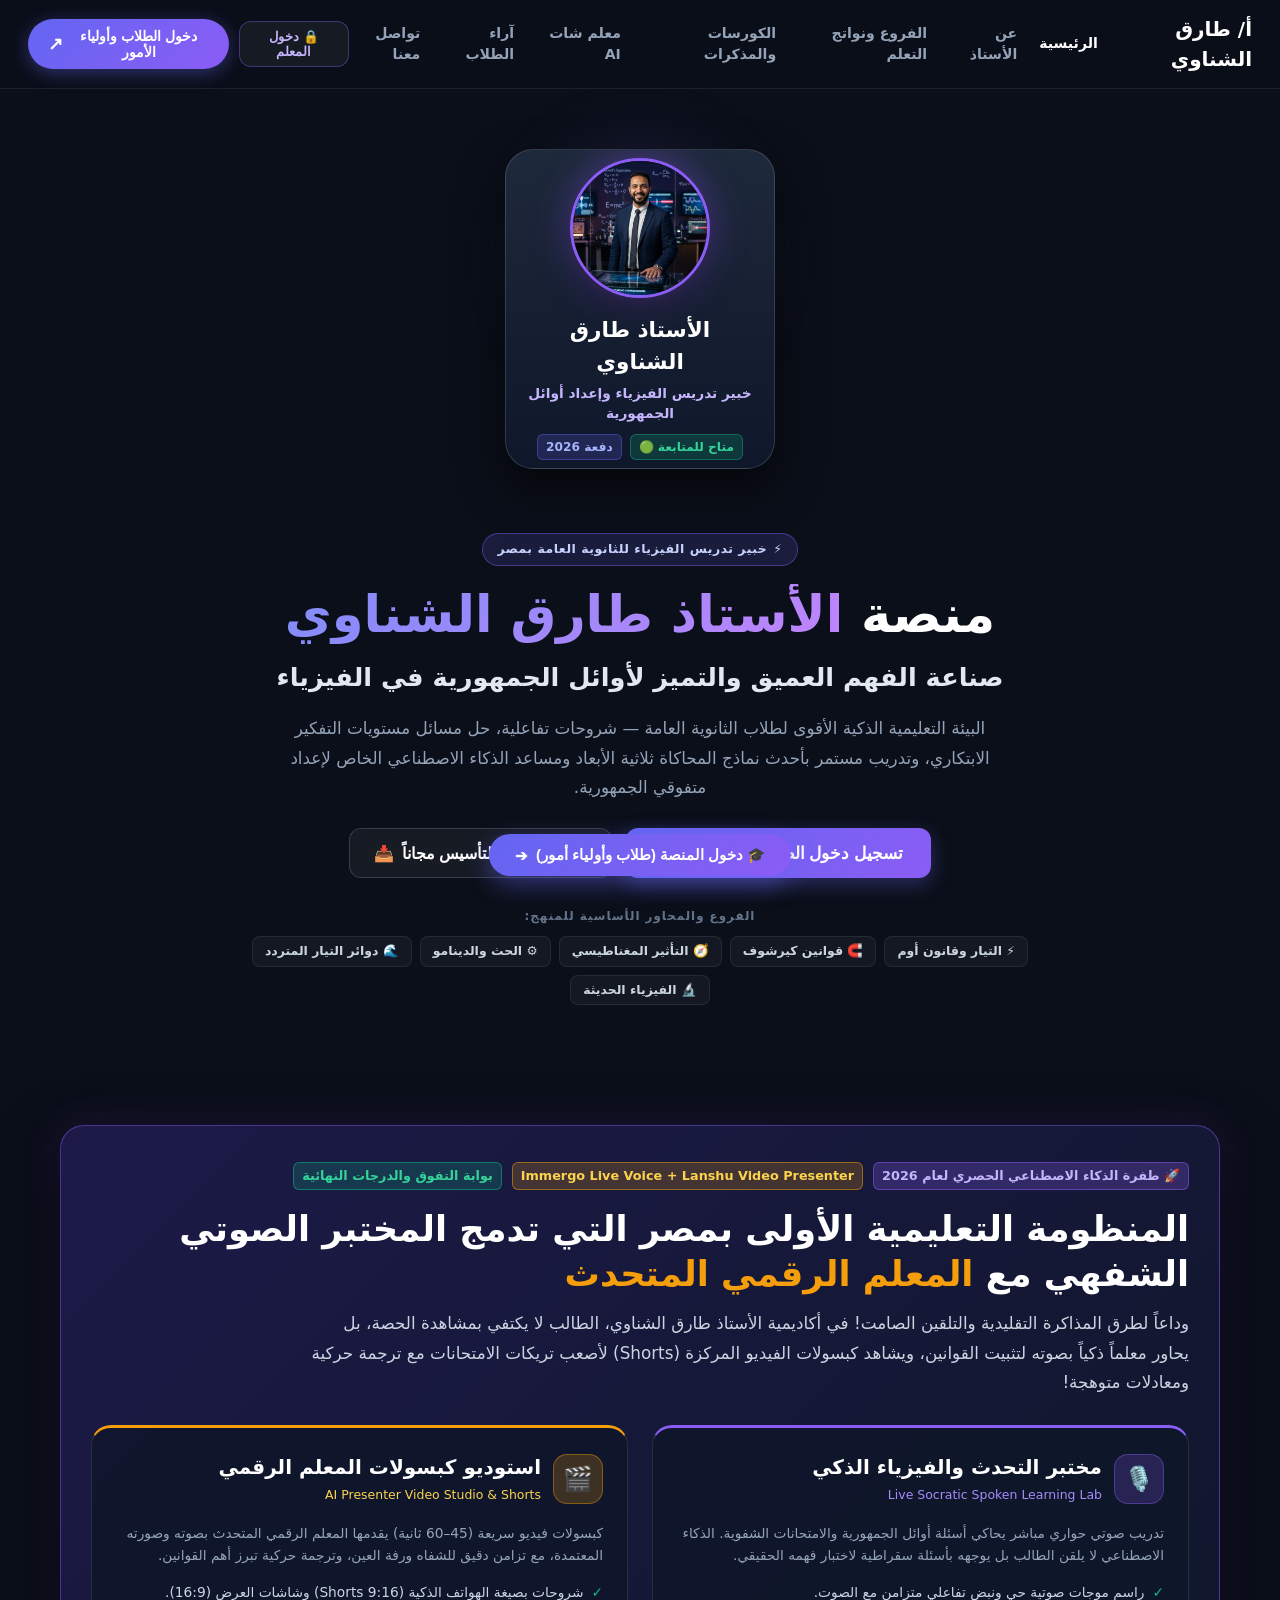
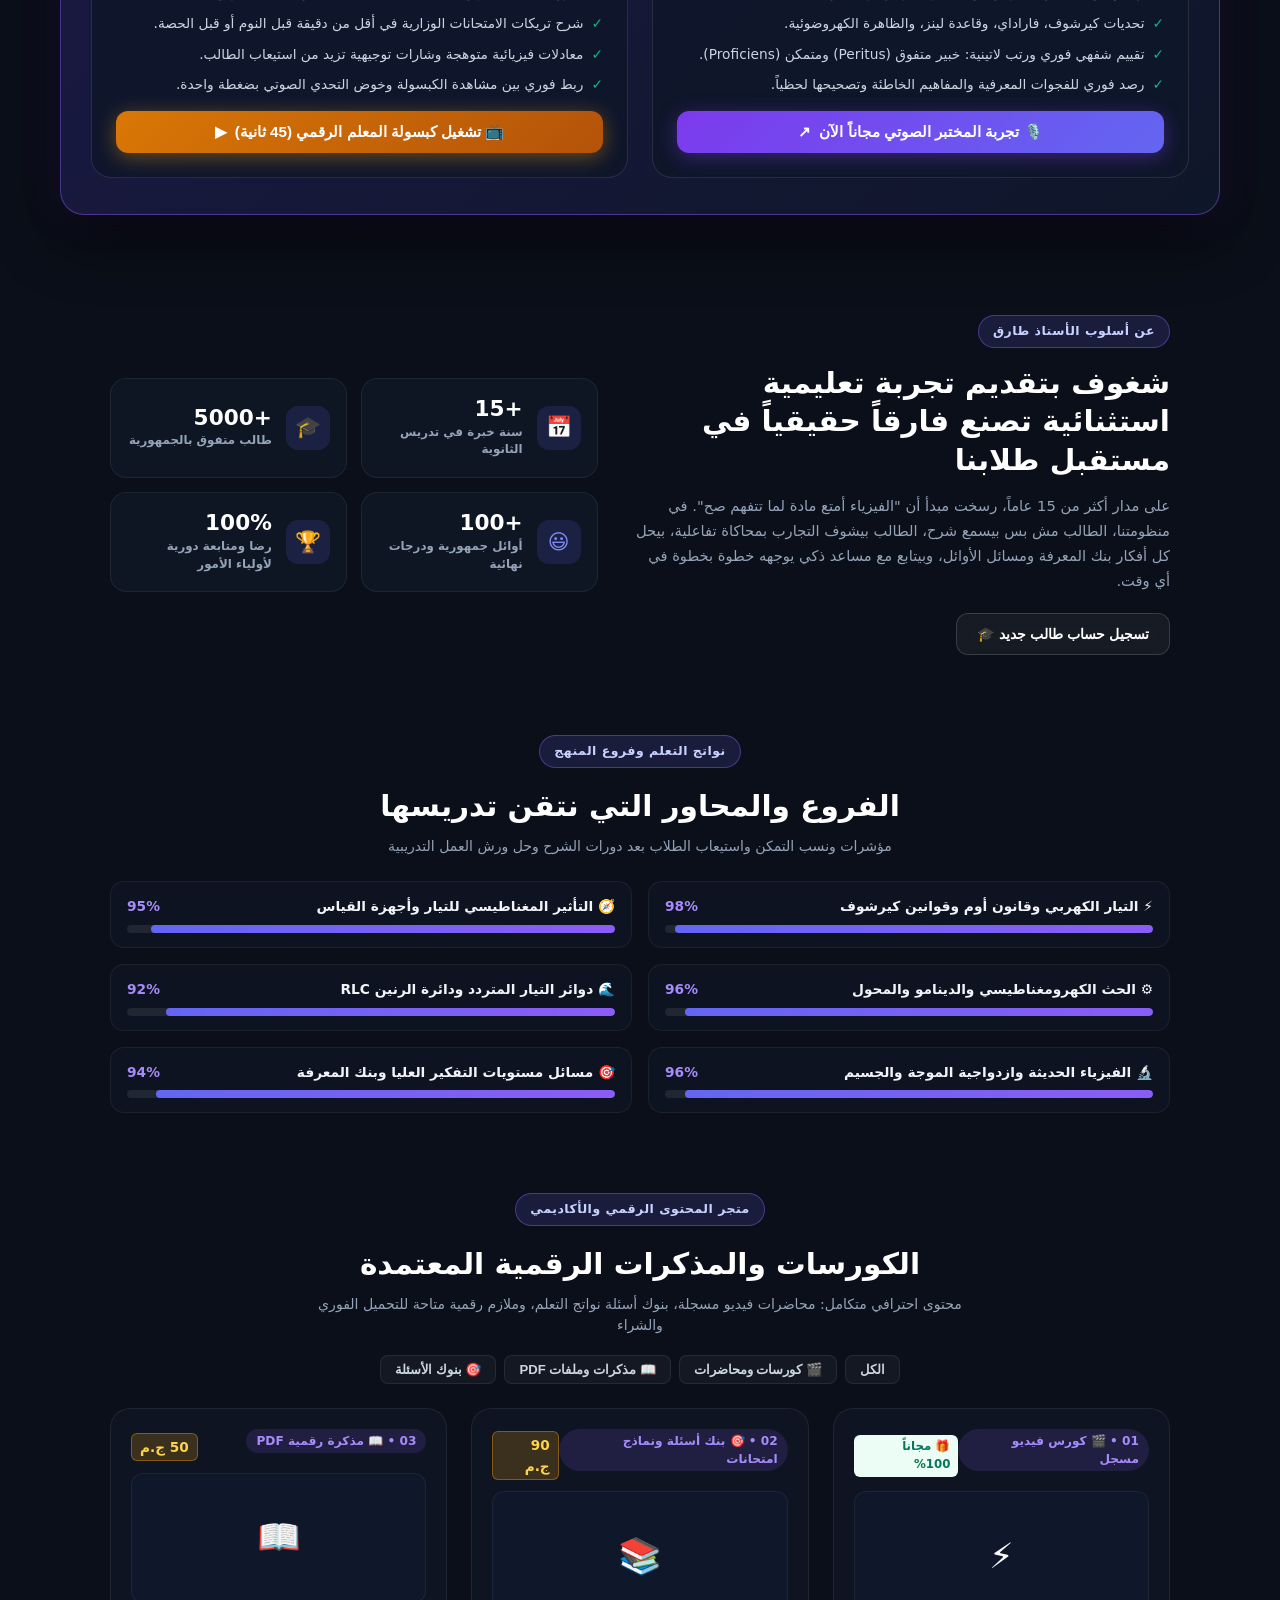
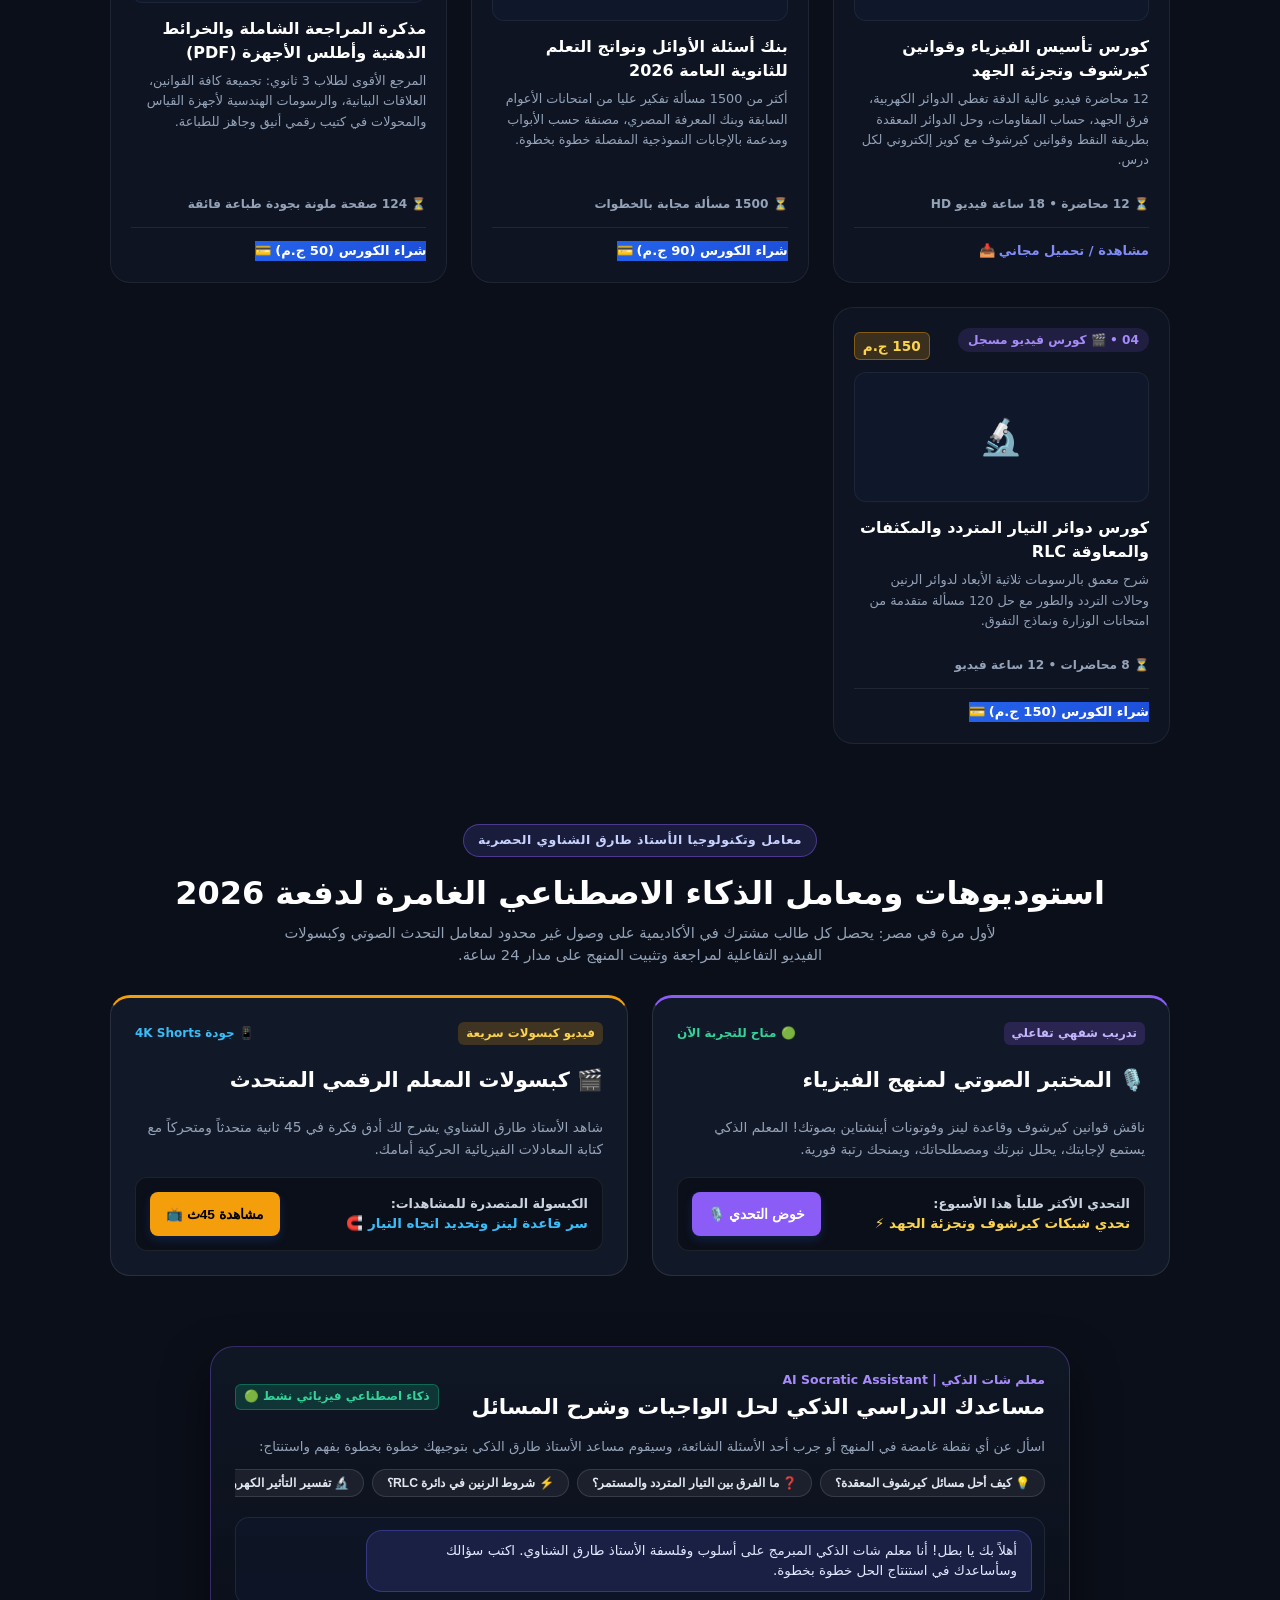
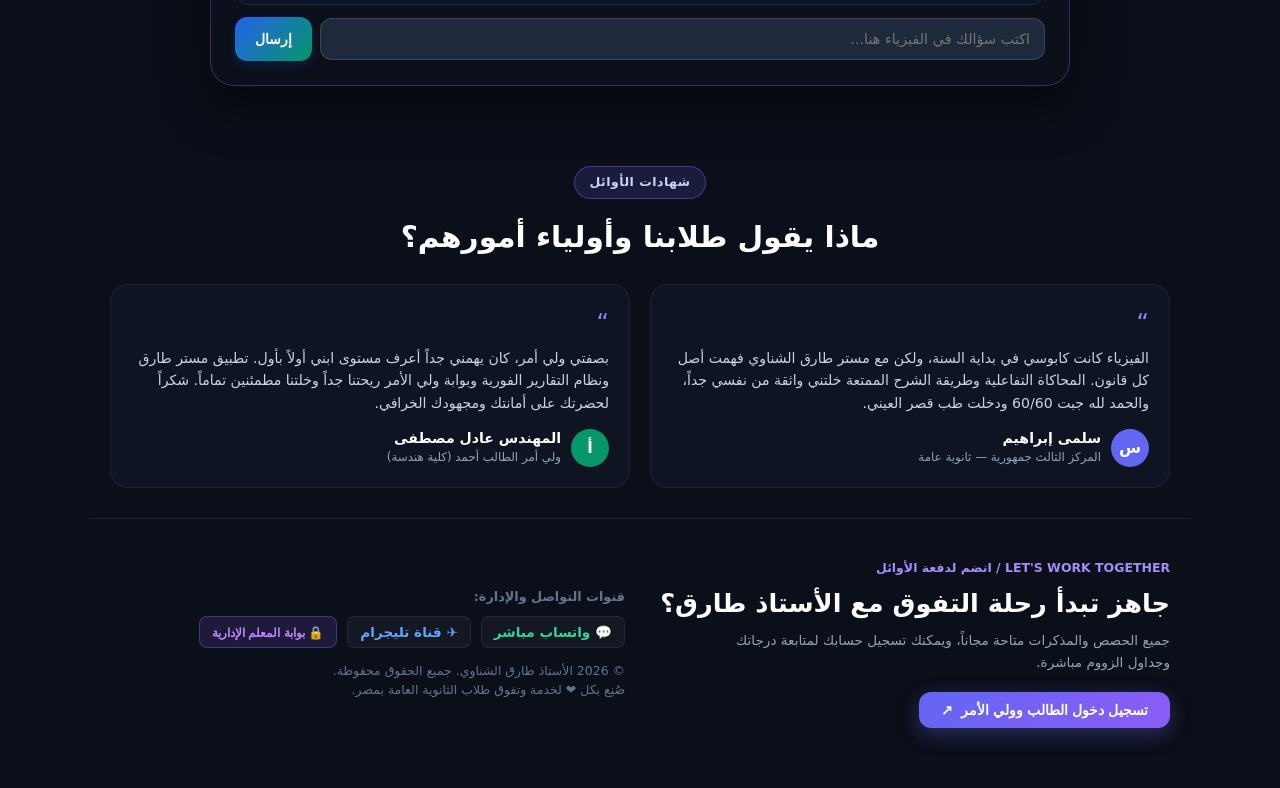
==== client/index.html @ 6050ec00 "feat(marketing): launch aggressive promotion of Immergo voice lab and Lanshu presenter video across " ====
<!DOCTYPE html>
<html lang="ar" dir="rtl">
<head>
  <meta charset="UTF-8">
  <meta name="viewport" content="width=device-width, initial-scale=1.0, maximum-scale=1.0, user-scalable=no, viewport-fit=cover">
  <title>الأستاذ طارق الشناوي — خبير الفيزياء ونظام تشغيل المعلم الذكي</title>
  <meta name="description" content="البورتفوليو الرسمي وتطبيق المساعد الذكي للأستاذ طارق الشناوي - كورسات ومذكرات مجانية، بنك أسئلة الأوائل، ومعلم شات الذكي للثانوية العامة.">
  <meta name="theme-color" content="#0B0F19">
  <meta name="mobile-web-app-capable" content="yes">
  <meta name="apple-mobile-web-app-capable" content="yes">
  <meta name="apple-mobile-web-app-status-bar-style" content="black-translucent">
  <link rel="manifest" href="manifest.json">
  <link rel="stylesheet" href="style.css?v=20260927_strict_v7">
</head>
<body class="in-portfolio-mode" style="background: #0B0F19; margin: 0; padding: 0;">

  <!-- ==========================================================================
       SECTION 1: DARK LUXURY CREATOR/TEACHER PORTFOLIO (Image Reference Match)
       Inspired by modern dark developer portfolios + mo3lem-eg.com + mo3lem.chat
       ========================================================================== -->
  <div id="view-dark-showcase" class="dark-portfolio-wrapper">

    <!-- ==========================================================================
         LIVE IN-PAGE PORTFOLIO CUSTOMIZER (DIRECT VISUAL EDITOR)
         ========================================================================== -->
    <div id="portfolio-live-editor-bar" class="portfolio-live-editor-bar" style="display: none !important;">
      <div class="editor-bar-inner">
        <div class="editor-status-col">
          <span class="pulse-editor-dot"></span>
          <div>
            <div style="font-weight: 900; font-size: 0.88rem; color: #FFFFFF; display: flex; align-items: center; gap: 6px;">
              <span>🎨 استوديو التعديل الحي والمباشر للبورتفوليو</span>
              <span class="badge" style="background: rgba(245, 158, 11, 0.2); color: #FCD34D; font-size: 0.7rem; border: 1px solid rgba(245, 158, 11, 0.4);">مباشر على الصفحة</span>
            </div>
            <div style="font-size: 0.74rem; color: #94A3B8;">انقر على أي نص، عنوان، رقم، أو بطاقة في هذه الصفحة وعدّلها فوراً وكأنك تكتب في وورد!</div>
          </div>
        </div>

        <div class="editor-tools-cluster">
          <!-- Return to Teacher Dashboard -->
          <button type="button" class="btn-editor-tool btn-back-to-teacher-dash" onclick="switchToAppWorkspace('TEACHER')" style="background: rgba(99, 102, 241, 0.25); border: 1px solid #6366F1; color: #FFFFFF;" title="العودة للوحة تحكم المعلم">
            <span>👨‍🏫</span>
            <span>لوحة المعلم</span>
          </button>
          <!-- Toggle Edit Mode -->
          <button type="button" id="btn-toggle-live-edit" class="btn-editor-tool active" onclick="togglePortfolioLiveEdit()" title="تبديل وضع التحرير">
            <span>✏️</span>
            <span id="label-live-edit-mode">التحرير المباشر: مفعّل ✅</span>
          </button>

          <!-- Palette Selector -->
          <div class="editor-palette-picker">
            <span style="font-size: 0.76rem; color: #CBD5E1; font-weight: 700;">هالة الهوية:</span>
            <button type="button" class="color-dot purple active" onclick="setPortfolioThemeColor('PURPLE')" title="بنفسجي ملكي"></button>
            <button type="button" class="color-dot gold" onclick="setPortfolioThemeColor('GOLD')" title="ذهبي فخم"></button>
            <button type="button" class="color-dot emerald" onclick="setPortfolioThemeColor('EMERALD')" title="أخضر زمردي"></button>
            <button type="button" class="color-dot blue" onclick="setPortfolioThemeColor('BLUE')" title="أزرق تقني"></button>
          </div>

          <!-- Avatar Change Button -->
          <button type="button" class="btn-editor-tool" onclick="openLivePhotoSelector()" title="تغيير الصورة الشخصية للمعلم">
            <span>🖼️</span>
            <span>تغيير صورتك</span>
          </button>

          <!-- Add Course Button -->
          <button type="button" class="btn-editor-tool" onclick="openLiveAddProductModal()" title="إضافة كورس أو مذكرة فوراً للمتجر">
            <span>➕</span>
            <span>إضافة كورس/مذكرة</span>
          </button>

          <!-- Save Button -->
          <button type="button" class="btn-editor-save" onclick="saveLivePortfolioChanges()" title="حفظ جميع التعديلات سحابياً">
            <span>💾</span>
            <span>حفظ التعديلات الحية</span>
          </button>

          <!-- Reset Button -->
          <button type="button" class="btn-editor-reset" onclick="resetLivePortfolioChanges()" title="استعادة المحتوى الافتراضي">
            <span>🔄 استعادة</span>
          </button>
        </div>
      </div>
    </div>


    <!-- 1. Navbar -->
    <header class="portfolio-nav">
      <div class="brand-logo-code" onclick="window.scrollTo({top: 0, behavior: 'smooth'})">
        <span id="live-brand-name" class="live-editable" data-edit-key="brand_name" title="انقر لتعديل الاسم">أ/ طارق الشناوي</span>
      </div>

      <nav class="nav-links-wrap">
        <a class="nav-link-item active" href="#hero-section">الرئيسية</a>
        <a class="nav-link-item" href="#about-section">عن الأستاذ</a>
        <a class="nav-link-item" href="#skills-section">الفروع ونواتج التعلم</a>
        <a class="nav-link-item" href="#courses-section">الكورسات والمذكرات</a>
        <a class="nav-link-item" href="#mo3lem-chat-section">معلم شات AI</a>
        <a class="nav-link-item" href="#testimonials-section">آراء الطلاب</a>
        <a class="nav-link-item" href="#contact-section">تواصل معنا</a>
      </nav>

      <div style="display: flex; align-items: center; gap: 10px;">
        <!-- Discrete Teacher Admin Entry Link -->
        <button type="button" class="btn-hero-outline" onclick="openTeacherAuthModal()" style="padding: 7px 14px; font-size: 0.8rem; border-color: rgba(139, 92, 246, 0.4); color: #C4B5FD; min-height: 36px;">
          <span>🔒 دخول المعلم</span>
        </button>

        <!-- Main Public Student & Parent Auth CTA -->
        <button type="button" class="btn-top-cta" onclick="openStudentParentAuth('STUDENT')">
          <span>دخول الطلاب وأولياء الأمور</span>
          <span style="font-size: 1.1rem;">↗</span>
        </button>
      </div>
    </header>

    <!-- 2. Hero Section -->
    <section id="hero-section" class="portfolio-hero-section" style="display: flex; flex-direction: column; align-items: center; text-align: center; padding: 40px 20px 60px 20px;">
      
      <!-- Top Glowing Portrait Box with Realistic Teacher Photo -->
      <div style="position: relative; margin-bottom: 24px; display: inline-flex; flex-direction: column; align-items: center;">
        <div class="hero-glow-aura" style="position: absolute; width: 220px; height: 220px; background: radial-gradient(circle, rgba(139, 92, 246, 0.45) 0%, rgba(99, 102, 241, 0.1) 70%, transparent 100%); filter: blur(35px); z-index: 1;"></div>
        
        <div class="hero-teacher-portrait-box" id="live-portrait-box" onclick="openLivePhotoSelector()" title="انقر هنا لتغيير الصورة الشخصية 🖼️">
          <img src="assets/teacher_tarek_portrait.jpg" alt="الأستاذ طارق الشناوي" class="hero-teacher-photo" id="live-teacher-photo">
          <div class="photo-edit-overlay"><span>📷 انقر لتغيير صورتك</span></div>
          <div id="live-teacher-name-box" class="live-editable" data-edit-key="teacher_name" style="font-weight: 900; font-size: 1.35rem; color: #FFFFFF; margin-top: 4px;" title="انقر للتعديل">الأستاذ طارق الشناوي</div>
          <div id="live-teacher-sub-box" class="live-editable" data-edit-key="teacher_sub" style="font-size: 0.86rem; color: #C4B5FD; font-weight: 700; margin-top: 4px;" title="انقر للتعديل">خبير تدريس الفيزياء وإعداد أوائل الجمهورية</div>
          <div style="display: flex; gap: 8px; justify-content: center; margin-top: 10px;">
            <span class="badge" style="background: rgba(16, 185, 129, 0.2); color: #34D399; border: 1px solid rgba(16, 185, 129, 0.4); font-size: 0.76rem;">متاح للمتابعة 🟢</span>
            <span class="badge" style="background: rgba(99, 102, 241, 0.2); color: #A5B4FC; border: 1px solid rgba(99, 102, 241, 0.4); font-size: 0.76rem;">دفعة 2026</span>
          </div>
        </div>
      </div>

      <!-- Centered Text Column -->
      <div class="hero-text-column" style="max-width: 860px; margin: 0 auto; text-align: center; display: flex; flex-direction: column; align-items: center;">
        <div class="pill-teacher-role live-editable" id="live-hero-pill" data-edit-key="hero_pill" style="margin-bottom: 16px;" title="انقر لتعديل اللقب المهني">
          <span>⚡</span>
          <span>خبير تدريس الفيزياء للثانوية العامة بمصر</span>
        </div>

        <h1 class="hero-main-title live-editable" id="live-hero-title" data-edit-key="hero_title" style="font-size: 2.85rem; font-weight: 900; line-height: 1.25; margin-bottom: 12px; color: #FFFFFF;" title="انقر لتعديل عنوان المنصة الرئيسي">منصة <span class="highlight-purple" id="live-hero-teacher-name" data-edit-key="hero_teacher_name">الأستاذ طارق الشناوي</span></h1>
        <h2 class="hero-sub-title live-editable" id="live-hero-subtitle" data-edit-key="hero_subtitle" style="font-size: 1.45rem; font-weight: 700; color: #E2E8F0; margin-bottom: 18px;" title="انقر لتعديل العنوان الفرعي">صناعة الفهم العميق والتميز لأوائل الجمهورية في الفيزياء</h2>

        <p class="hero-lead-text live-editable" id="live-hero-lead" data-edit-key="hero_lead" style="font-size: 1.05rem; color: #94A3B8; line-height: 1.75; max-width: 720px; margin: 0 auto 26px auto;" title="انقر لتعديل الفقرة الشاملة">البيئة التعليمية الذكية الأقوى لطلاب الثانوية العامة — شروحات تفاعلية، حل مسائل مستويات التفكير الابتكاري، وتدريب مستمر بأحدث نماذج المحاكاة ثلاثية الأبعاد ومساعد الذكاء الاصطناعي الخاص لإعداد متفوقي الجمهورية.</p>

        <div class="hero-actions-row" style="justify-content: center; gap: 14px; margin-bottom: 30px; display: flex; flex-wrap: wrap;">
          <button type="button" class="btn-hero-primary" onclick="openStudentParentAuth('STUDENT')" style="min-height: 50px; font-size: 1.05rem; padding: 0 28px;">
            <span>تسجيل دخول الطالب وولي الأمر</span>
            <span>↗</span>
          </button>
          <button type="button" class="btn-hero-outline" onclick="openBookletDownloadSheet()" style="min-height: 50px; font-size: 1rem; padding: 0 24px;">
            <span>تحميل مذكرة التأسيس مجاناً</span>
            <span>📥</span>
          </button>
        </div>

        <div class="hero-tech-stack" style="text-align: center; display: flex; flex-direction: column; align-items: center;">
          <div class="tech-stack-title" style="margin-bottom: 10px;">الفروع والمحاور الأساسية للمنهج:</div>
          <div class="tech-pills-row" style="justify-content: center;">
            <span class="tech-pill">⚡ التيار وقانون أوم</span>
            <span class="tech-pill">🧲 قوانين كيرشوف</span>
            <span class="tech-pill">🧭 التأثير المغناطيسي</span>
            <span class="tech-pill">⚙️ الحث والدينامو</span>
            <span class="tech-pill">🌊 دوائر التيار المتردد</span>
            <span class="tech-pill">🔬 الفيزياء الحديثة</span>
          </div>
        </div>
      </div>
    </section>

    <!-- ==========================================================================
         PROMO SHOWCASE: THE 2026 AI LEARNING REVOLUTION (VOICE LAB + PRESENTER VIDEO)
         Heavily promoting Immergo Voice Lab & Lanshu Presenter Engine as core selling points
         ========================================================================== -->
    <section id="promo-revolution-showcase" class="promo-revolution-section">
      <div class="promo-main-banner">
        
        <div class="promo-badge-strip">
          <span class="badge" style="background: rgba(139, 92, 246, 0.25); color: #C4B5FD; border: 1px solid rgba(139, 92, 246, 0.5); font-size: 0.8rem; font-weight: 800;">
            🚀 طفرة الذكاء الاصطناعي الحصري لعام 2026
          </span>
          <span class="badge" style="background: rgba(245, 158, 11, 0.2); color: #FCD34D; border: 1px solid rgba(245, 158, 11, 0.5); font-size: 0.8rem; font-weight: 800;">
            Immergo Live Voice + Lanshu Video Presenter
          </span>
          <span class="badge" style="background: rgba(16, 185, 129, 0.2); color: #34D399; border: 1px solid rgba(16, 185, 129, 0.5); font-size: 0.8rem; font-weight: 800;">
            بوابة التفوق والدرجات النهائية
          </span>
        </div>

        <h2 style="font-size: 2.2rem; font-weight: 900; color: #FFFFFF; line-height: 1.3; margin-bottom: 12px;">
          المنظومة التعليمية الأولى بمصر التي تدمج <span class="highlight-purple">المختبر الصوتي الشفهي</span> مع <span style="color: #F59E0B;">المعلم الرقمي المتحدث</span>
        </h2>

        <p style="font-size: 1.05rem; color: #CBD5E1; line-height: 1.75; max-width: 880px; margin-bottom: 20px;">
          وداعاً لطرق المذاكرة التقليدية والتلقين الصامت! في أكاديمية الأستاذ طارق الشناوي، الطالب لا يكتفي بمشاهدة الحصة، بل يحاور معلماً ذكياً بصوته لتثبيت القوانين، ويشاهد كبسولات الفيديو المركزة (Shorts) لأصعب تريكات الامتحانات مع ترجمة حركية ومعادلات متوهجة!
        </p>

        <!-- 2 Column Feature Cards Grid -->
        <div class="promo-grid-2col">
          
          <!-- Pillar 1: Immersive Live Voice Lab -->
          <div class="promo-feature-card voice-card">
            <div class="promo-card-icon-header">
              <div class="promo-icon-circle voice">🎙️</div>
              <div>
                <h3 style="font-size: 1.25rem; font-weight: 800; color: #FFFFFF; margin: 0;">مختبر التحدث والفيزياء الذكي</h3>
                <span style="font-size: 0.78rem; color: #A78BFA;">Live Socratic Spoken Learning Lab</span>
              </div>
            </div>

            <p style="font-size: 0.86rem; color: #94A3B8; line-height: 1.6; margin: 0;">
              تدريب صوتي حواري مباشر يحاكي أسئلة أوائل الجمهورية والامتحانات الشفوية. الذكاء الاصطناعي لا يلقن الطالب بل يوجهه بأسئلة سقراطية لاختبار فهمه الحقيقي.
            </p>

            <ul class="promo-card-bullets">
              <li><span class="check-icon">✓</span> <span>راسم موجات صوتية حي ونبض تفاعلي متزامن مع الصوت.</span></li>
              <li><span class="check-icon">✓</span> <span>تحديات كيرشوف، فاراداي، وقاعدة لينز، والظاهرة الكهروضوئية.</span></li>
              <li><span class="check-icon">✓</span> <span>تقييم شفهي فوري ورتب لاتينية: خبير متفوق (Peritus) ومتمكن (Proficiens).</span></li>
              <li><span class="check-icon">✓</span> <span>رصد فوري للفجوات المعرفية والمفاهيم الخاطئة وتصحيحها لحظياً.</span></li>
            </ul>

            <button type="button" class="btn-promo-cta purple" onclick="openImmersiveVoiceLabModal()">
              <span>🎙️ تجربة المختبر الصوتي مجاناً الآن</span>
              <span>↗</span>
            </button>
          </div>

          <!-- Pillar 2: Lanshu Presenter Video Capsules -->
          <div class="promo-feature-card video-card">
            <div class="promo-card-icon-header">
              <div class="promo-icon-circle video">🎬</div>
              <div>
                <h3 style="font-size: 1.25rem; font-weight: 800; color: #FFFFFF; margin: 0;">استوديو كبسولات المعلم الرقمي</h3>
                <span style="font-size: 0.78rem; color: #FCD34D;">AI Presenter Video Studio & Shorts</span>
              </div>
            </div>

            <p style="font-size: 0.86rem; color: #94A3B8; line-height: 1.6; margin: 0;">
              كبسولات فيديو سريعة (45–60 ثانية) يقدمها المعلم الرقمي المتحدث بصوته وصورته المعتمدة، مع تزامن دقيق للشفاه ورفة العين، وترجمة حركية تبرز أهم القوانين.
            </p>

            <ul class="promo-card-bullets">
              <li><span class="check-icon">✓</span> <span>شروحات بصيغة الهواتف الذكية (Shorts 9:16) وشاشات العرض (16:9).</span></li>
              <li><span class="check-icon">✓</span> <span>شرح تريكات الامتحانات الوزارية في أقل من دقيقة قبل النوم أو قبل الحصة.</span></li>
              <li><span class="check-icon">✓</span> <span>معادلات فيزيائية متوهجة وشارات توجيهية تزيد من استيعاب الطالب.</span></li>
              <li><span class="check-icon">✓</span> <span>ربط فوري بين مشاهدة الكبسولة وخوض التحدي الصوتي بضغطة واحدة.</span></li>
            </ul>

            <button type="button" class="btn-promo-cta gold" onclick="openCapsulePlayerModal('capsule-lenz-rule')">
              <span>📺 تشغيل كبسولة المعلم الرقمي (45 ثانية)</span>
              <span>▶</span>
            </button>
          </div>

        </div>

      </div>
    </section>


    <!-- 3. About & Stats Section -->
    <section id="about-section" class="showcase-stats-section">
      <div>
        <div class="pill-teacher-role">عن أسلوب الأستاذ طارق</div>
        <h2 style="font-size: 1.85rem; font-weight: 900; color: #FFFFFF; line-height: 1.3; margin-bottom: 14px;">
          شغوف بتقديم تجربة تعليمية استثنائية تصنع فارقاً حقيقياً في مستقبل طلابنا
        </h2>
        <p style="font-size: 0.92rem; color: #94A3B8; line-height: 1.7; margin-bottom: 20px;">
          على مدار أكثر من 15 عاماً، رسخت مبدأ أن "الفيزياء أمتع مادة لما تتفهم صح". في منظومتنا، الطالب مش بس بيسمع شرح، الطالب بيشوف التجارب بمحاكاة تفاعلية، بيحل كل أفكار بنك المعرفة ومسائل الأوائل، وبيتابع مع مساعد ذكي يوجهه خطوة بخطوة في أي وقت.
        </p>
        <button type="button" class="btn-hero-outline" onclick="openStudentParentAuth('STUDENT')" style="font-size: 0.88rem;">
          <span>تسجيل حساب طالب جديد 🎓</span>
        </button>
      </div>

      <!-- 4 Dark Neon Stat Cards -->
      <div class="dark-stat-grid">
        <div class="dark-stat-card">
          <div class="dark-stat-icon-wrap">📅</div>
          <div>
            <div class="dark-stat-number">+15</div>
            <div class="dark-stat-label">سنة خبرة في تدريس الثانوية</div>
          </div>
        </div>

        <div class="dark-stat-card">
          <div class="dark-stat-icon-wrap">🎓</div>
          <div>
            <div class="dark-stat-number">+5000</div>
            <div class="dark-stat-label">طالب متفوق بالجمهورية</div>
          </div>
        </div>

        <div class="dark-stat-card">
          <div class="dark-stat-icon-wrap">😃</div>
          <div>
            <div class="dark-stat-number">+100</div>
            <div class="dark-stat-label">أوائل جمهورية ودرجات نهائية</div>
          </div>
        </div>

        <div class="dark-stat-card">
          <div class="dark-stat-icon-wrap">🏆</div>
          <div>
            <div class="dark-stat-number">100%</div>
            <div class="dark-stat-label">رضا ومتابعة دورية لأولياء الأمور</div>
          </div>
        </div>
      </div>
    </section>

    <!-- 4. Skills & Subject Mastery Progress Bars -->
    <section id="skills-section" class="showcase-skills-section">
      <div class="pill-teacher-role">نواتج التعلم وفروع المنهج</div>
      <h2 style="font-size: 1.85rem; font-weight: 900; color: #FFFFFF; margin-bottom: 8px;">
        الفروع والمحاور التي نتقن تدريسها
      </h2>
      <p style="font-size: 0.88rem; color: #94A3B8; max-width: 600px; margin: 0 auto;">
        مؤشرات ونسب التمكن واستيعاب الطلاب بعد دورات الشرح وحل ورش العمل التدريبية
      </p>

      <div class="skills-grid">
        <div class="dark-skill-item">
          <div class="dark-skill-header">
            <span>⚡ التيار الكهربي وقانون أوم وقوانين كيرشوف</span>
            <span style="color: #A78BFA;">98%</span>
          </div>
          <div class="dark-skill-bar-track">
            <div class="dark-skill-bar-fill" style="width: 98%;"></div>
          </div>
        </div>

        <div class="dark-skill-item">
          <div class="dark-skill-header">
            <span>🧭 التأثير المغناطيسي للتيار وأجهزة القياس</span>
            <span style="color: #A78BFA;">95%</span>
          </div>
          <div class="dark-skill-bar-track">
            <div class="dark-skill-bar-fill" style="width: 95%;"></div>
          </div>
        </div>

        <div class="dark-skill-item">
          <div class="dark-skill-header">
            <span>⚙️ الحث الكهرومغناطيسي والدينامو والمحول</span>
            <span style="color: #A78BFA;">96%</span>
          </div>
          <div class="dark-skill-bar-track">
            <div class="dark-skill-bar-fill" style="width: 96%;"></div>
          </div>
        </div>

        <div class="dark-skill-item">
          <div class="dark-skill-header">
            <span>🌊 دوائر التيار المتردد ودائرة الرنين RLC</span>
            <span style="color: #A78BFA;">92%</span>
          </div>
          <div class="dark-skill-bar-track">
            <div class="dark-skill-bar-fill" style="width: 92%;"></div>
          </div>
        </div>

        <div class="dark-skill-item">
          <div class="dark-skill-header">
            <span>🔬 الفيزياء الحديثة وازدواجية الموجة والجسيم</span>
            <span style="color: #A78BFA;">96%</span>
          </div>
          <div class="dark-skill-bar-track">
            <div class="dark-skill-bar-fill" style="width: 96%;"></div>
          </div>
        </div>

        <div class="dark-skill-item">
          <div class="dark-skill-header">
            <span>🎯 مسائل مستويات التفكير العليا وبنك المعرفة</span>
            <span style="color: #A78BFA;">94%</span>
          </div>
          <div class="dark-skill-bar-track">
            <div class="dark-skill-bar-fill" style="width: 94%;"></div>
          </div>
        </div>
      </div>
    </section>

    <!-- 5. Featured Courses & Digital Store (Inspired by mo3lem-eg.com) -->
    <section id="courses-section" class="showcase-projects-section">
      <div style="text-align: center;">
        <div class="pill-teacher-role">متجر المحتوى الرقمي والأكاديمي</div>
        <h2 style="font-size: 1.85rem; font-weight: 900; color: #FFFFFF; margin-bottom: 8px;" id="portfolio-courses-title">
          الكورسات والمذكرات الرقمية المعتمدة
        </h2>
        <p style="font-size: 0.88rem; color: #94A3B8; max-width: 650px; margin: 0 auto;" id="portfolio-courses-subtitle">
          محتوى احترافي متكامل: محاضرات فيديو مسجلة، بنوك أسئلة نواتج التعلم، وملازم رقمية متاحة للتحميل الفوري والشراء
        </p>

        <!-- Digital Store Category Filter Tabs -->
        <div style="display: flex; justify-content: center; gap: 8px; margin-top: 18px; flex-wrap: wrap;" id="digital-store-filter-bar">
          <button type="button" class="tech-pill active" onclick="filterDigitalStore('ALL', this)" style="cursor: pointer; padding: 6px 14px; font-size: 0.82rem; font-weight: 800;">الكل</button>
          <button type="button" class="tech-pill" onclick="filterDigitalStore('COURSE', this)" style="cursor: pointer; padding: 6px 14px; font-size: 0.82rem;">🎬 كورسات ومحاضرات</button>
          <button type="button" class="tech-pill" onclick="filterDigitalStore('BOOKLET', this)" style="cursor: pointer; padding: 6px 14px; font-size: 0.82rem;">📖 مذكرات وملفات PDF</button>
          <button type="button" class="tech-pill" onclick="filterDigitalStore('QUESTION_BANK', this)" style="cursor: pointer; padding: 6px 14px; font-size: 0.82rem;">🎯 بنوك الأسئلة</button>
        </div>
      </div>

      <!-- Dynamic Digital Products Grid -->
      <div class="projects-cards-grid" id="portfolio-digital-store-container" style="margin-top: 24px;">
        <!-- Dynamically populated by renderPortfolioDigitalStore() -->
      </div>
    </section>

    <!-- ==========================================================================
         SECTION 5.5: EXCLUSIVE AI STUDIOS & LABS SHOWCASE (PORTFOLIO PROMOTION)
         ========================================================================== -->
    <section id="ai-studios-portfolio-section" style="max-width: 1100px; margin: 0 auto; padding: 40px 20px;">
      <div style="text-align: center; margin-bottom: 28px;">
        <div class="pill-teacher-role">معامل وتكنولوجيا الأستاذ طارق الشناوي الحصرية</div>
        <h2 style="font-size: 2rem; font-weight: 900; color: #FFFFFF; line-height: 1.3; margin-bottom: 8px;">
          استوديوهات ومعامل الذكاء الاصطناعي الغامرة لدفعة 2026
        </h2>
        <p style="font-size: 0.92rem; color: #94A3B8; max-width: 720px; margin: 0 auto;">
          لأول مرة في مصر: يحصل كل طالب مشترك في الأكاديمية على وصول غير محدود لمعامل التحدث الصوتي وكبسولات الفيديو التفاعلية لمراجعة وتثبيت المنهج على مدار 24 ساعة.
        </p>
      </div>

      <div class="promo-grid-2col">
        <!-- Interactive Preview Card 1: Voice Lab -->
        <div class="promo-feature-card voice-card" style="background: #111827;">
          <div style="display: flex; justify-content: space-between; align-items: center;">
            <span class="badge" style="background: rgba(139, 92, 246, 0.2); color: #C4B5FD;">تدريب شفهي تفاعلي</span>
            <span style="font-size: 0.75rem; color: #34D399; font-weight: 700;">🟢 متاح للتجربة الآن</span>
          </div>
          <h3 style="font-size: 1.3rem; font-weight: 900; color: #FFFFFF; margin: 4px 0;">🎙️ المختبر الصوتي لمنهج الفيزياء</h3>
          <p style="font-size: 0.86rem; color: #94A3B8; line-height: 1.6;">
            ناقش قوانين كيرشوف وقاعدة لينز وفوتونات أينشتاين بصوتك! المعلم الذكي يستمع لإجابتك، يحلل نبرتك ومصطلحاتك، ويمنحك رتبة فورية.
          </p>
          <div style="background: #0B0F19; border: 1px solid rgba(255,255,255,0.08); border-radius: 12px; padding: 14px; display: flex; align-items: center; justify-content: space-between;">
            <div>
              <div style="font-size: 0.8rem; color: #CBD5E1; font-weight: 700;">التحدي الأكثر طلباً هذا الأسبوع:</div>
              <div style="font-size: 0.85rem; color: #FCD34D; font-weight: 800;">تحدي شبكات كيرشوف وتجزئة الجهد ⚡</div>
            </div>
            <button type="button" class="btn btn-primary" onclick="openImmersiveVoiceLabModal()" style="background: #8B5CF6; border:none; padding: 8px 16px; border-radius: 8px; font-weight:800; cursor:pointer; color:#fff;">
              خوض التحدي 🎙️
            </button>
          </div>
        </div>

        <!-- Interactive Preview Card 2: Presenter Video Capsules -->
        <div class="promo-feature-card video-card" style="background: #111827;">
          <div style="display: flex; justify-content: space-between; align-items: center;">
            <span class="badge" style="background: rgba(245, 158, 11, 0.2); color: #FCD34D;">فيديو كبسولات سريعة</span>
            <span style="font-size: 0.75rem; color: #38BDF8; font-weight: 700;">📱 جودة 4K Shorts</span>
          </div>
          <h3 style="font-size: 1.3rem; font-weight: 900; color: #FFFFFF; margin: 4px 0;">🎬 كبسولات المعلم الرقمي المتحدث</h3>
          <p style="font-size: 0.86rem; color: #94A3B8; line-height: 1.6;">
            شاهد الأستاذ طارق الشناوي يشرح لك أدق فكرة في 45 ثانية متحدثاً ومتحركاً مع كتابة المعادلات الفيزيائية الحركية أمامك.
          </p>
          <div style="background: #0B0F19; border: 1px solid rgba(255,255,255,0.08); border-radius: 12px; padding: 14px; display: flex; align-items: center; justify-content: space-between;">
            <div>
              <div style="font-size: 0.8rem; color: #CBD5E1; font-weight: 700;">الكبسولة المتصدرة للمشاهدات:</div>
              <div style="font-size: 0.85rem; color: #38BDF8; font-weight: 800;">سر قاعدة لينز وتحديد اتجاه التيار 🧲</div>
            </div>
            <button type="button" class="btn btn-primary" onclick="openCapsulePlayerModal('capsule-lenz-rule')" style="background: #F59E0B; border:none; padding: 8px 16px; border-radius: 8px; font-weight:800; cursor:pointer; color:#000;">
              مشاهدة 45ث 📺
            </button>
          </div>
        </div>
      </div>
    </section>


    <!-- 6. Integrated Mo3lem Chat Section (Inspired by mo3lem.chat) -->
    <section id="mo3lem-chat-section" class="mo3lem-chat-section">
      <div class="mo3lem-chat-card">
        <div style="display: flex; align-items: center; justify-content: space-between; margin-bottom: 12px; flex-wrap: wrap; gap: 8px;">
          <div>
            <div style="font-size: 0.78rem; font-weight: 800; color: #A78BFA;">معلم شات الذكي | AI Socratic Assistant</div>
            <h3 style="font-size: 1.35rem; font-weight: 900; color: #FFFFFF; margin-top: 2px;">
              مساعدك الدراسي الذكي لحل الواجبات وشرح المسائل
            </h3>
          </div>
          <span class="badge" style="background: rgba(16, 185, 129, 0.2); color: #34D399; border: 1px solid rgba(16, 185, 129, 0.4);">
            ذكاء اصطناعي فيزيائي نشط 🟢
          </span>
        </div>

        <p style="font-size: 0.84rem; color: #94A3B8; line-height: 1.6; margin-bottom: 10px;">
          اسأل عن أي نقطة غامضة في المنهج أو جرب أحد الأسئلة الشائعة، وسيقوم مساعد الأستاذ طارق الذكي بتوجيهك خطوة بخطوة بفهم واستنتاج:
        </p>

        <!-- Preset Chips -->
        <div class="preset-chips-row">
          <button class="preset-chip" onclick="askMo3lemChatPreset('كيف أتعامل مع مسائل كيرشوف المعقدة بدون خطأ؟')">
            💡 كيف أحل مسائل كيرشوف المعقدة؟
          </button>
          <button class="preset-chip" onclick="askMo3lemChatPreset('ما الفرق الجوهري بين التيار المتردد والمستمر؟')">
            ❓ ما الفرق بين التيار المتردد والمستمر؟
          </button>
          <button class="preset-chip" onclick="askMo3lemChatPreset('ما هي شروط حدوث حالة الرنين في دائرة RLC؟')">
            ⚡ شروط الرنين في دائرة RLC؟
          </button>
          <button class="preset-chip" onclick="askMo3lemChatPreset('كيف يفسر أينشتاين ظاهرة التأثير الكهروضوئي؟')">
            🔬 تفسير التأثير الكهروضوئي؟
          </button>
        </div>

        <!-- Chat Stream Box -->
        <div class="chat-stream-box" id="mo3lem-showcase-chat-stream" style="max-height: 250px; background: rgba(15, 23, 42, 0.7); border: 1px solid rgba(255, 255, 255, 0.08); border-radius: 14px; padding: 12px;">
          <div class="chat-bubble ai" style="background: rgba(99, 102, 241, 0.15); border-color: rgba(99, 102, 241, 0.35); color: #E0E7FF;">
            أهلاً بك يا بطل! أنا معلم شات الذكي المبرمج على أسلوب وفلسفة الأستاذ طارق الشناوي. اكتب سؤالك وسأساعدك في استنتاج الحل خطوة بخطوة.
          </div>
        </div>

        <!-- Input Bar -->
        <div class="chat-input-bar" style="margin-top: 12px;">
          <input type="text" id="mo3lem-showcase-chat-input" class="m-input" placeholder="اكتب سؤالك في الفيزياء هنا..." style="margin-bottom: 0; background: rgba(15, 23, 42, 0.9); border-color: rgba(255, 255, 255, 0.12); color: #FFFFFF;" onkeydown="if(event.key==='Enter') handleMo3lemShowcaseAsk()">
          <button class="btn btn-primary" onclick="handleMo3lemShowcaseAsk()" style="min-height: 44px; padding: 0 20px;">
            <span>إرسال</span>
          </button>
        </div>
      </div>
    </section>

    <!-- 7. Testimonials & Wall of Fame -->
    <section id="testimonials-section" style="max-width: 1100px; margin: 0 auto; padding: 30px 20px;">
      <div style="text-align: center; margin-bottom: 24px;">
        <div class="pill-teacher-role">شهادات الأوائل</div>
        <h2 style="font-size: 1.85rem; font-weight: 900; color: #FFFFFF;">
          ماذا يقول طلابنا وأولياء أمورهم؟
        </h2>
      </div>

      <div style="display: grid; grid-template-columns: 1fr 1fr; gap: 20px;">
        <div class="dark-testimonial-box">
          <div style="font-size: 1.5rem; color: #818CF8; margin-bottom: 6px;">“</div>
          <p style="font-size: 0.88rem; color: #CBD5E1; line-height: 1.6; margin-bottom: 14px;">
            الفيزياء كانت كابوسي في بداية السنة، ولكن مع مستر طارق الشناوي فهمت أصل كل قانون. المحاكاة التفاعلية وطريقة الشرح الممتعة خلتني واثقة من نفسي جداً، والحمد لله جبت 60/60 ودخلت طب قصر العيني.
          </p>
          <div style="display: flex; align-items: center; gap: 10px;">
            <div style="width: 38px; height: 38px; border-radius: 50%; background: #6366F1; color: #fff; display: flex; align-items: center; justify-content: center; font-weight: 800;">س</div>
            <div>
              <div style="font-weight: 800; font-size: 0.88rem; color: #FFFFFF;">سلمى إبراهيم</div>
              <div style="font-size: 0.74rem; color: #94A3B8;">المركز الثالث جمهورية — ثانوية عامة</div>
            </div>
          </div>
        </div>

        <div class="dark-testimonial-box">
          <div style="font-size: 1.5rem; color: #818CF8; margin-bottom: 6px;">“</div>
          <p style="font-size: 0.88rem; color: #CBD5E1; line-height: 1.6; margin-bottom: 14px;">
            بصفتي ولي أمر، كان يهمني جداً أعرف مستوى ابني أولاً بأول. تطبيق مستر طارق ونظام التقارير الفورية وبوابة ولي الأمر ريحتنا جداً وخلتنا مطمئنين تماماً. شكراً لحضرتك على أمانتك ومجهودك الخرافي.
          </p>
          <div style="display: flex; align-items: center; gap: 10px;">
            <div style="width: 38px; height: 38px; border-radius: 50%; background: #059669; color: #fff; display: flex; align-items: center; justify-content: center; font-weight: 800;">أ</div>
            <div>
              <div style="font-weight: 800; font-size: 0.88rem; color: #FFFFFF;">المهندس عادل مصطفى</div>
              <div style="font-size: 0.74rem; color: #94A3B8;">ولي أمر الطالب أحمد (كلية هندسة)</div>
            </div>
          </div>
        </div>
      </div>
    </section>

    <!-- 8. Contact & Footer Matching Image Reference -->
    <footer id="contact-section" class="showcase-footer-section">
      <div>
        <div style="font-size: 0.78rem; font-weight: 800; color: #A78BFA; text-transform: uppercase; margin-bottom: 6px;">LET'S WORK TOGETHER / انضم لدفعة الأوائل</div>
        <h3 style="font-size: 1.6rem; font-weight: 900; color: #FFFFFF; margin-bottom: 8px;">
          جاهز تبدأ رحلة التفوق مع الأستاذ طارق؟
        </h3>
        <p style="font-size: 0.85rem; color: #94A3B8; line-height: 1.6; margin-bottom: 18px; max-width: 440px;">
          جميع الحصص والمذكرات متاحة مجاناً، ويمكنك تسجيل حسابك لمتابعة درجاتك وجداول الزووم مباشرة.
        </p>
        <button class="btn-hero-primary" onclick="openStudentParentAuth('STUDENT')" style="padding: 10px 22px; font-size: 0.88rem;">
          <span>تسجيل دخول الطالب وولي الأمر</span>
          <span>↗</span>
        </button>
      </div>

      <div style="text-align: right;">
        <div style="font-size: 0.8rem; font-weight: 700; color: #64748B; margin-bottom: 10px;">قنوات التواصل والإدارة:</div>
        <div style="display: flex; gap: 10px; margin-bottom: 14px; flex-wrap: wrap;">
          <a href="https://wa.me/201012345678" target="_blank" class="tech-pill" style="color: #34D399; text-decoration: none; font-size: 0.85rem;">
            💬 واتساب مباشر
          </a>
          <a href="https://t.me/teacher_tarek_physics" target="_blank" class="tech-pill" style="color: #60A5FA; text-decoration: none; font-size: 0.85rem;">
            ✈️ قناة تليجرام
          </a>
          <button type="button" class="tech-pill" onclick="openTeacherAuthModal()" style="color: #C084FC; background: rgba(139, 92, 246, 0.15); border-color: rgba(139, 92, 246, 0.4); cursor: pointer;">
            🔒 بوابة المعلم الإدارية
          </button>
        </div>
        <div style="font-size: 0.78rem; color: #64748B;">
          © 2026 الأستاذ طارق الشناوي. جميع الحقوق محفوظة.<br>
          صُنِع بكل ❤️ لخدمة وتفوق طلاب الثانوية العامة بمصر.
        </div>
      </div>
    </footer>

    <!-- Floating Launcher for Students & Parents -->
    <button class="floating-app-launcher-btn" onclick="openStudentParentAuth('STUDENT')">
      <span>🎓 دخول المنصة (طلاب وأولياء أمور)</span>
      <span>➔</span>
    </button>
  </div>


  <!-- ==========================================================================
       SECTION 2: TEACHER OS OPERATIONAL WORKSPACE & MOBILE APP
       Complete native mobile shell containing strictly isolated Teacher, Student, or Parent Hub
       ========================================================================== -->
  <div id="view-app-workspace" class="app-viewport-wrapper" style="display: none !important;">
    <div class="mobile-app-shell">

      <!-- ==================== MOBILE TOP BAR (WITH NO SWITCHER BAR) ==================== -->
      <header class="app-topbar">
        <div class="topbar-main-row">
          <div class="teacher-brand-badge">
            <div class="teacher-avatar-circle" id="header-teacher-avatar">
              <img src="assets/teacher_tarek_portrait.jpg" alt="أ/ طارق" class="topbar-avatar-img">
              <span class="online-dot" title="متصل الآن"></span>
            </div>
            <div class="teacher-title-wrap">
              <span class="teacher-name" id="header-brand-title">أ/ طارق الشناوي</span>
              <span class="teacher-subtitle" id="header-brand-subtitle">خبير تدريس الفيزياء للثانوية العامة</span>
            </div>
          </div>

          <div class="topbar-actions">
            <!-- Back to Showcase Button -->
            <button class="icon-btn" onclick="switchToPublicShowcase()" title="العودة للبورتفوليو والمعرض">
              <span>🌐</span>
            </button>
            <button class="icon-btn btn-topbar-edit-portfolio" onclick="openLivePortfolioEditorForTeacher()" title="تعديل البورتفوليو الحي كمعلم" style="color: #F59E0B; border: 1px solid rgba(245,158,11,0.3); background: rgba(245,158,11,0.1);">
              <span>✏️</span>
            </button>
            <button class="icon-btn" onclick="shareTeacherProfile()" title="مشاركة رابط التطبيق">
              <span>🔗</span>
            </button>
            <button class="icon-btn" onclick="handleLogout()" title="تسجيل الخروج">
              <span>🚪</span>
            </button>
          </div>
        </div>

        <!-- Strict Role Identity Pill Bar (Replacing the Persona Switcher) -->
        <div id="active-session-bar" style="margin-top: 8px; display: flex; align-items: center; justify-content: space-between; background: rgba(37,99,235,0.06); border: 1px solid rgba(37,99,235,0.14); padding: 6px 12px; border-radius: 10px;">
          <div style="display: flex; align-items: center; gap: 6px;">
            <span style="font-size: 0.76rem; color: #64748B;">الجلسة النشطة:</span>
            <span id="header-user-badge" style="font-weight: 800; font-size: 0.82rem; color: var(--primary-700);">أ/ طارق الشناوي (المعلم 👨‍🏫)</span>
          </div>
          <span class="badge badge-good" id="header-user-status-pill" style="font-size: 0.7rem;">نشط وموثق ✅</span>
        </div>
      </header>

      <!-- ==================== APP CONTENT VIEWPORT ==================== -->
      <main class="app-content-viewport">

        <!-- ==================== 1. TEACHER PORTAL ==================== -->
        <section id="portal-teacher" class="portal-view active">

          <!-- Persistent Cloud Sync Status Banner -->
          <div class="cloud-sync-banner">
            <div style="display: flex; align-items: center; gap: 8px;">
              <span class="cloud-sync-dot"></span>
              <span style="font-weight: 800;">☁️ متزامن سحابياً ومحفوظ بشكل دائم</span>
              <span style="font-size: 0.72rem; color: #94A3B8;">(النسخ الاحتياطي السحابي نشط)</span>
            </div>
            <span style="font-size: 0.72rem; color: #34D399; font-weight: 700;" id="cloud-sync-timestamp">مُحدث ومحفوظ الآن بنجاح ✅</span>
          </div>

          <!-- Desktop Navigation Tabs Bar (Visible on Desktop >= 769px) -->
          <div class="desktop-nav-tabs-bar">
            <button class="desktop-tab-btn active" onclick="switchTeacherTab('tab-copilot', this)">
              <span>⚡</span><span>المساعد الذكي (Copilot)</span>
            </button>
            <button class="desktop-tab-btn desktop-tab-btn-edit-portfolio" onclick="openLivePortfolioEditorForTeacher()" style="border: 1px solid rgba(245, 158, 11, 0.35); color: #FCD34D;">
              <span>🎨</span><span>تعديل البورتفوليو كمعلم</span>
            </button>
            <button class="desktop-tab-btn" onclick="switchTeacherTab('tab-ai-voice-lab', this)" style="border: 1px solid rgba(139, 92, 246, 0.4); color: #C4B5FD;">
              <span>🎙️</span><span>المختبر الصوتي وتخصيص المنهج</span>
            </button>
            <button class="desktop-tab-btn" onclick="switchTeacherTab('tab-ai-presenter-studio', this)" style="border: 1px solid rgba(245, 158, 11, 0.4); color: #FCD34D;">
              <span>🎬</span><span>استوديو المعلم الرقمي (AI Presenter)</span>
            </button>
            <button class="desktop-tab-btn" onclick="switchTeacherTab('tab-curriculum-brain', this)">
              <span>🧠</span><span>مركز تغذية المنهج والمعرفة</span>
            </button>
            <button class="desktop-tab-btn" onclick="switchTeacherTab('tab-attendance', this)">
              <span>📋</span><span>كشف الحضور والغياب</span>
            </button>
            <button class="desktop-tab-btn" onclick="switchTeacherTab('tab-evaluation', this)">
              <span>⭐</span><span>تقييم الطلاب والدرجات</span>
            </button>
            <button class="desktop-tab-btn" onclick="switchTeacherTab('tab-packages', this)">
              <span>💎</span><span>الباقات والماليات</span>
            </button>
            <button class="desktop-tab-btn" onclick="switchTeacherTab('tab-students', this)">
              <span>👥</span><span>الطلاب والمجموعات</span>
            </button>
            <button class="desktop-tab-btn" onclick="switchTeacherTab('tab-quizzes', this)">
              <span>📝</span><span>الامتحانات والمذكرات</span>
            </button>
            <button class="desktop-tab-btn" onclick="switchTeacherTab('tab-classes', this)">
              <span>📹</span><span>الحصص والزووم</span>
            </button>
            <button class="desktop-tab-btn" onclick="switchTeacherTab('tab-branding', this)">
              <span>🎨</span><span>الهوية والإعدادات</span>
            </button>
            <button class="desktop-tab-btn" onclick="switchTeacherTab('tab-portfolio-cms', this)">
              <span>🖥️</span><span>تخصيص البورتفوليو</span>
            </button>
          </div>
  

          <!-- TAB 1: COPILOT (المساعد الشخصي الذكي) -->
          <div id="tab-copilot" class="m-tab-pane active">
            <!-- Hero Copilot Banner -->
            <div class="copilot-hero-card">
              <div class="copilot-hero-header">
                <span class="copilot-badge">⚡ مساعدك الشخصي الذكي</span>
              </div>
              <h2 class="copilot-hero-title">صباح الخير يا أستاذ طارق! ☕</h2>
              <p class="copilot-hero-text">
                لديك اليوم <strong>حصة مراجعة هامة</strong> مع مجموعة السبت، وهناك <strong>3 طلاب</strong> بحاجة لمتابعة سريعة في درجات الاختبار الأخير.
              </p>
              <div style="display: flex; gap: 8px;">
                <button class="btn btn-primary" onclick="openAddZoomSheet()" style="flex: 1; min-height: 40px; font-size: 0.8rem;">
                  <span>📹 إطلاق حصة Zoom</span>
                </button>
                <button class="btn btn-outline" onclick="switchTeacherTab('tab-students')" style="flex: 1; min-height: 40px; font-size: 0.8rem;">
                  <span>👥 قائمة الطلاب</span>
                </button>
              </div>
            </div>

            <!-- Stats Pulse Grid -->
            <div class="m-stats-grid">
              <div class="m-stat-box">
                <div class="m-stat-icon" style="background: #EFF6FF; color: #2563EB;">👥</div>
                <div>
                  <div class="m-stat-val" id="stat-total-students">48</div>
                  <div class="m-stat-lbl">إجمالي الطلاب</div>
                </div>
              </div>

              <div class="m-stat-box">
                <div class="m-stat-icon" style="background: #ECFDF5; color: #059669;">📅</div>
                <div>
                  <div class="m-stat-val" id="stat-active-groups">3</div>
                  <div class="m-stat-lbl">مجموعات نشطة</div>
                </div>
              </div>

              <div class="m-stat-box">
                <div class="m-stat-icon" style="background: #FEF3C7; color: #D97706;">🎯</div>
                <div>
                  <div class="m-stat-val" id="stat-attendance-rate">94%</div>
                  <div class="m-stat-lbl">نسبة الحضور</div>
                </div>
              </div>

              <div class="m-stat-box">
                <div class="m-stat-icon" style="background: #F3E8FF; color: #9333EA;">💳</div>
                <div>
                  <div class="m-stat-val" id="stat-collected-fees">مجاني ✅</div>
                  <div class="m-stat-lbl">الخطة الترويجية</div>
                </div>
              </div>
            </div>

            <!-- Quick Action Touch Buttons -->
            <div class="m-quick-actions-grid">
              <button class="m-action-btn primary" onclick="switchTeacherTab('tab-attendance')">
                <span>📋</span>
                <span>كشف الحضور السريع</span>
              </button>
              <button class="m-action-btn" onclick="switchTeacherTab('tab-evaluation')">
                <span>⭐</span>
                <span>رصد درجات وتقييم</span>
              </button>
              <button class="m-action-btn" onclick="switchTeacherTab('tab-packages')">
                <span>💎</span>
                <span>الباقات والاشتراكات</span>
              </button>
              <button class="m-action-btn" onclick="openAddStudentSheet()">
                <span>➕</span>
                <span>إضافة طالب جديد</span>
              </button>
              <button class="m-action-btn" onclick="openCameraOcrSheet()">
                <span>📸</span>
                <span>تصحيح بالكاميرا</span>
              </button>
              <button class="m-action-btn" onclick="switchTeacherTab('tab-quizzes')">
                <span>📝</span>
                <span>توليد امتحان فوري</span>
              </button>
            </div>

            <!-- AI Copilot Chat Assistant for Teacher -->
            <div class="m-card">
              <div class="m-card-header">
                <h3 class="m-card-title">🤖 اسأل مساعدك الشخصي</h3>
                <span class="badge badge-primary">نموذج فيزياء 3ث</span>
              </div>
              <p style="font-size: 0.8rem; color: #64748B; margin-bottom: 8px;">
                اطلب ملخصاً لأي درس، أو اقتراح أفكار امتحانات، أو مسودة رسالة تذكير لأولياء الأمور عبر واتساب.
              </p>
              <div class="chat-stream-box" id="teacher-copilot-chat-box">
                <div class="chat-bubble ai">
                  أهلاً بك يا أستاذ طارق! جاهز لمساعدتك في أي وقت: تلخيص كتب الوزارة، صياغة مسائل تفكير عليا، أو إرسال تقارير سريعة للطلاب.
                </div>
              </div>
              <div class="chat-input-bar">
                <input type="text" id="teacher-copilot-input" class="m-input" placeholder="اكتب سؤالك أو طلبك هنا..." style="margin-bottom: 0;">
                <button class="btn btn-primary" onclick="handleTeacherCopilotAsk()" style="min-height: 44px; padding: 0 16px;">
                  <span>إرسال</span>
                </button>
              </div>
            </div>

            <!-- Today's Schedule Card -->
            <div class="m-card">
              <div class="m-card-header">
                <h3 class="m-card-title">📅 جدول حصص اليوم</h3>
                <button class="btn btn-outline" onclick="openAddZoomSheet()" style="padding: 4px 10px; font-size: 0.76rem; min-height: 32px;">
                  + رابط حصة
                </button>
              </div>
              <div id="teacher-today-schedule-list">
                <!-- Injected via app.js -->
              </div>
            </div>
          </div>

          <!-- TAB 2: STUDENTS (إدارة الطلاب وقوائم المتابعة) -->
          
          <!-- TAB: CENTRAL AI & CURRICULUM COMMAND CENTER (مركز تغذية المنهج والمعرفة) -->
          <div id="tab-curriculum-brain" class="m-tab-pane">
            <div class="desktop-grid-2col">
              
              <!-- 1. Curriculum & Subject Configuration -->
              <div class="m-card">
                <div class="m-card-header">
                  <div style="display: flex; align-items: center; gap: 8px;">
                    <span style="font-size: 1.3rem;">⚙️</span>
                    <h3 class="m-card-title">تحديد المنهج والتخصص والمراحل</h3>
                  </div>
                  <span class="badge badge-primary">تهيئة فورية شاملة</span>
                </div>
                <p style="font-size: 0.78rem; color: #94A3B8; margin-bottom: 12px;">
                  حدد تخصصك والمنهج الدراسي. بناءً على هذا التحديد، تتهيأ كامل المنصة، وبوابة الطلاب، والمدرب السقراطي فورياً:
                </p>

                <form onsubmit="handleSaveCurriculumConfig(event)">
                  <label class="m-input-label">المادة التعليمية والتخصص:</label>
                  <select id="curriculum-subject-select" class="m-input">
                    <option value="الفيزياء للثانوية العامة" selected>⚡ الفيزياء للثانوية العامة</option>
                    <option value="الكيمياء للثانوية العامة">🧪 الكيمياء للثانوية العامة</option>
                    <option value="الأحياء والجيولوجيا">🧬 الأحياء والجيولوجيا</option>
                    <option value="الرياضيات البحتة والتطبيقية">📐 الرياضيات البحتة والتطبيقية</option>
                    <option value="اللغة الإنجليزية">🇬🇧 اللغة الإنجليزية للثانوية</option>
                  </select>

                  <label class="m-input-label">الصف الدراسي المستهدف:</label>
                  <select id="curriculum-grade-select" class="m-input">
                    <option value="ALL" selected>جميع المراحل (1ث + 2ث + 3ث)</option>
                    <option value="GRADE_12_SEC3">الصف الثالث الثانوي (الشهادة الثانوية)</option>
                    <option value="GRADE_11_SEC2">الصف الثاني الثانوي</option>
                    <option value="GRADE_10_SEC1">الصف الأول الثانوي</option>
                  </select>

                  <label class="m-input-label">أسلوب الشرح وتوجيه الذكاء الاصطناعي (Teaching Persona):</label>
                  <select id="curriculum-tone-select" class="m-input">
                    <option value="DEEP_UNDERSTANDING" selected>فهم عميق واستنتاج رياضي (طريقة الأستاذ طارق)</option>
                    <option value="EXAM_DRILLS">حل مكثف وتكتيكات امتحانات وسرعة حل</option>
                    <option value="VISUAL_3D">محاكاة ثلاثية الأبعاد وتبسيط مفاهيم</option>
                  </select>

                  <button type="submit" class="btn btn-primary btn-block" style="margin-top: 10px; min-height: 44px;">
                    <span>💾 حفظ وتهيئة المنصة والذكاء الاصطناعي بالكامل</span>
                  </button>
                </form>
              </div>

              <!-- 2. AI Knowledge & Question Feeder -->
              <div class="m-card">
                <div class="m-card-header">
                  <div style="display: flex; align-items: center; gap: 8px;">
                    <span style="font-size: 1.3rem;">🧠</span>
                    <h3 class="m-card-title">تغذية العقل المعرفي للذكاء الاصطناعي</h3>
                  </div>
                  <span class="badge badge-good">RAG Knowledge Base</span>
                </div>
                <p style="font-size: 0.78rem; color: #94A3B8; margin-bottom: 12px;">
                  أدخل القوانين الذهبية، الملاحظات الاستنتاجية، أو نصوص الدروس لتدريب مساعد الذكاء الاصطناعي ليرد على الطلاب بنفس طريقتك:
                </p>

                <textarea id="ai-feed-notes-input" class="m-input" rows="4" placeholder="اكتب هنا قوانين أو ملخصات أو أفكار امتحانية هامة (مثال: عند توصيل المقاومات على التوازي يقل المكافئ ويزداد التيار الكلي...)" style="resize: vertical;"></textarea>

                <button type="button" class="btn btn-hero-primary btn-block" onclick="handleFeedKnowledgeToAI()" style="min-height: 42px; margin-top: 6px;">
                  <span>⚡ فهرسة وتغذية الذكاء الاصطناعي سحابياً ➔</span>
                </button>

                <div style="margin-top: 12px; font-size: 0.76rem; color: #C4B5FD; font-weight: 700;">
                  المعارف المفهرسة حالياً في العقل السحابي:
                </div>
                <div id="ai-indexed-topics-list" style="display: flex; flex-wrap: wrap; gap: 6px; margin-top: 6px;">
                  <span class="tech-pill" style="font-size: 0.72rem;">قوانين كيرشوف وتوزيع الجهود ✅</span>
                  <span class="tech-pill" style="font-size: 0.72rem;">أجهزة القياس الكهربي والجلفانومتر ✅</span>
                  <span class="tech-pill" style="font-size: 0.72rem;">دوائر الرنين RLC وظاهرة كومتون ✅</span>
                </div>
              </div>

            </div>

            <!-- 3. Live Announcements Dispatcher -->
            <div class="m-card" style="margin-top: 14px;">
              <div class="m-card-header">
                <div style="display: flex; align-items: center; gap: 8px;">
                  <span style="font-size: 1.3rem;">📢</span>
                  <h3 class="m-card-title">مركز إطلاق وبث التنبيهات الحية للطلاب</h3>
                </div>
                <span class="badge" style="background: rgba(239, 68, 68, 0.2); color: #FCA5A5;">بث فوري لحظي 🔴</span>
              </div>
              <p style="font-size: 0.78rem; color: #94A3B8; margin-bottom: 12px;">
                أرسل تنبيهاً عاجلاً أو تذكيراً بموعد الحصة أو تسليم الواجب، وسيظهر فورياً في شريط التنبيهات في حسابات جميع الطلاب:
              </p>

              <div class="desktop-grid-2col">
                <div>
                  <label class="m-input-label">نص الإعلان أو التنبيه:</label>
                  <input type="text" id="announcement-text-input" class="m-input" placeholder="مثال: تنبيه هام: تم فتح باب تسليم شيت كيرشوف الثاني عبر التطبيق حتى مساء الخميس." value="📌 شباب دفعة 2026: تم فتح باب تسليم شيت كيرشوف الثاني عبر التطبيق حتى مساء الخميس، واستعدوا لاختبار الجمعة 8 مساءً!">

                  <div style="display: grid; grid-template-columns: 1fr 1fr; gap: 8px; margin-top: 8px;">
                    <div>
                      <label class="m-input-label">درجة الأهمية:</label>
                      <select id="announcement-priority-select" class="m-input">
                        <option value="URGENT">🔴 عاجل وفوري</option>
                        <option value="IMPORTANT" selected>🟡 هام</option>
                        <option value="NORMAL">🟢 إرشادي وتوجيهي</option>
                      </select>
                    </div>
                    <div>
                      <label class="m-input-label">المجموعة المستهدفة:</label>
                      <select id="announcement-target-select" class="m-input">
                        <option value="ALL">جميع الطلاب</option>
                        <option value="GRP-1">مجموعة السبت (3ث)</option>
                        <option value="GRP-2">مجموعة الأحد (2ث)</option>
                      </select>
                    </div>
                  </div>

                  <button type="button" class="btn btn-primary btn-block" onclick="handleBroadcastAnnouncement()" style="margin-top: 10px; min-height: 44px;">
                    <span>📢 إطلاق وبث التنبيه لجميع الطلاب فوراً</span>
                  </button>
                </div>

                <div>
                  <label class="m-input-label">سجل الإعلانات والتنبيهات المذاعة:</label>
                  <div id="teacher-announcements-history-list" style="display: flex; flex-direction: column; gap: 8px; max-height: 180px; overflow-y: auto;">
                    <!-- Populated dynamically -->
                  </div>
                </div>
              </div>
            </div>

          </div>

<!-- ==========================================================================
               TAB: ATTENDANCE (كشف الحضور والغياب الذكي وإثبات الحضور)
               ========================================================================== -->
          <div id="tab-attendance" class="m-tab-pane">
            <div class="m-card">
              <div class="m-card-header">
                <div style="display: flex; align-items: center; gap: 8px;">
                  <span style="font-size: 1.3rem;">📋</span>
                  <h3 class="m-card-title">كشف الحضور والغياب وإثبات الحضور الذكي</h3>
                </div>
                <span class="badge badge-primary" id="attendance-session-badge">حصة اليوم 🔴</span>
              </div>
              <p style="font-size: 0.78rem; color: #94A3B8; margin-bottom: 12px;">
                تحكم في إثبات حضور وغياب الطلاب بنقرة واحدة، ومسح كود الطالب، وإرسال تنبيهات غياب فورية لأولياء الأمور عبر واتساب:
              </p>

              <!-- Controls Grid -->
              <div class="desktop-grid-3col" style="gap: 8px; margin-bottom: 12px;">
                <div>
                  <label class="m-input-label">المجموعة التعليمية:</label>
                  <select id="attendance-group-select" class="m-input" onchange="renderAttendanceRoster()">
                    <option value="ALL">جميع المجموعات</option>
                    <option value="GRP-1" selected>مجموعة السبت (3ث - 4:00م)</option>
                    <option value="GRP-2">مجموعة الأحد (2ث - 6:00م)</option>
                  </select>
                </div>
                <div>
                  <label class="m-input-label">تاريخ الحصة:</label>
                  <input type="date" id="attendance-date-input" class="m-input" onchange="renderAttendanceRoster()">
                </div>
                <div>
                  <label class="m-input-label">مكان ونوع الحضور:</label>
                  <select id="attendance-type-select" class="m-input">
                    <option value="CENTER" selected>حضور سنتر وقاعة</option>
                    <option value="ONLINE">حضور أونلاين وبث Zoom</option>
                  </select>
                </div>
              </div>

              <!-- Quick Barcode / Academic Code Scanner -->
              <div class="quick-checkin-box" style="background: rgba(37, 99, 235, 0.08); border: 1px dashed #3B82F6; border-radius: 12px; padding: 12px; margin-bottom: 14px;">
                <div style="font-weight: 800; font-size: 0.84rem; color: #93C5FD; margin-bottom: 6px; display: flex; align-items: center; gap: 6px;">
                  <span>🔍 إثبات الحضور السريع (كود الطالب الأكاديمي أو الاسم):</span>
                </div>
                <div style="display: flex; gap: 8px;">
                  <input type="text" id="quick-checkin-input" class="m-input" placeholder="اكتب كود الطالب (مثلاً STU-102931) أو الاسم ثم اضغط Enter..." style="margin-bottom: 0; flex: 1;" onkeypress="if(event.key === 'Enter') handleQuickCheckinSubmit()">
                  <button type="button" class="btn btn-primary" onclick="handleQuickCheckinSubmit()" style="min-height: 42px; padding: 0 16px;">
                    <span>إثبات الحضور ✅</span>
                  </button>
                </div>
                <div id="quick-checkin-alert" style="display: none; margin-top: 8px; font-size: 0.82rem; font-weight: 700; padding: 8px 12px; border-radius: 8px;"></div>
              </div>

              <!-- Action Bar & Stats Summary -->
              <div style="display: flex; flex-wrap: wrap; gap: 8px; justify-content: space-between; align-items: center; margin-bottom: 12px;">
                <div style="display: flex; gap: 6px; flex-wrap: wrap;">
                  <button type="button" class="btn btn-hero-primary" onclick="markAllPresent()" style="min-height: 38px; font-size: 0.8rem;">
                    <span>⚡ تحضير الكل حاضر بنقرة واحدة</span>
                  </button>
                  <button type="button" class="btn btn-whatsapp" onclick="sendAbsenceWhatsAppAlerts()" style="min-height: 38px; font-size: 0.8rem;">
                    <span>📢 إرسال إنذار غياب للغائبين (واتساب)</span>
                  </button>
                </div>
                <div style="display: flex; gap: 6px; align-items: center; flex-wrap: wrap;">
                  <span class="badge badge-good" id="att-present-count">0 حاضر ✅</span>
                  <span class="badge" style="background: rgba(239, 68, 68, 0.2); color: #FCA5A5;" id="att-absent-count">0 غائب ❌</span>
                  <span class="badge" style="background: rgba(245, 158, 11, 0.2); color: #FCD34D;" id="att-late-count">0 متأخر ⏱️</span>
                  <span class="badge badge-primary" id="att-rate-badge">نسبة الحضور: 100%</span>
                </div>
              </div>
            </div>

            <!-- Attendance List Container -->
            <div id="attendance-roster-container">
              <!-- Dynamically populated by renderAttendanceRoster() -->
            </div>
          </div>

          <!-- ==========================================================================
               TAB: EVALUATION (استوديو تقييم الطلاب ورصد الدرجات والواجبات)
               ========================================================================== -->
          <div id="tab-evaluation" class="m-tab-pane">
            <div class="m-card">
              <div class="m-card-header">
                <div style="display: flex; align-items: center; gap: 8px;">
                  <span style="font-size: 1.3rem;">⭐</span>
                  <h3 class="m-card-title">استوديو تقييم الطلاب ورصد الدرجات والواجبات</h3>
                </div>
                <span class="badge badge-good">نظام الرصد والتقييم الذكي</span>
              </div>
              <p style="font-size: 0.78rem; color: #94A3B8; margin-bottom: 12px;">
                رصد درجات الاختبارات، تقييم الواجبات وسلوك الحصة، وإصدار بطاقة تقرير ولي الأمر وإرسالها فورياً عبر واتساب:
              </p>

              <!-- Controls -->
              <div class="desktop-grid-2col" style="gap: 8px; margin-bottom: 12px;">
                <div>
                  <label class="m-input-label">عنوان الاختبار أو التقييم الحالي:</label>
                  <input type="text" id="eval-assessment-title" class="m-input" value="اختبار الفصل الأول: قانون أوم وقوانين كيرشوف" placeholder="مثال: امتحان كيرشوف الشامل...">
                </div>
                <div style="display: grid; grid-template-columns: 1fr 1fr; gap: 8px;">
                  <div>
                    <label class="m-input-label">الدرجة العظمى (النهائية):</label>
                    <input type="number" id="eval-assessment-max" class="m-input" value="60" onchange="renderEvaluationRoster()">
                  </div>
                  <div>
                    <label class="m-input-label">المجموعة المستهدفة:</label>
                    <select id="eval-group-select" class="m-input" onchange="renderEvaluationRoster()">
                      <option value="ALL">جميع المجموعات</option>
                      <option value="GRP-1" selected>مجموعة السبت (3ث)</option>
                      <option value="GRP-2">مجموعة الأحد (2ث)</option>
                    </select>
                  </div>
                </div>
              </div>
            </div>

            <!-- Student Evaluation Roster Container -->
            <div id="evaluation-roster-container">
              <!-- Dynamically populated by renderEvaluationRoster() -->
            </div>
          </div>

          <!-- ==========================================================================
               TAB: PACKAGES (مدير الباقات والاشتراكات والنموذج المالي للمعلم)
               ========================================================================== -->
          <div id="tab-packages" class="m-tab-pane">
            
            <!-- 1. Revenue Pulse & Business Overview -->
            <div class="m-card" style="background: linear-gradient(135deg, rgba(30, 41, 59, 0.95), rgba(15, 23, 42, 0.98)); border-color: rgba(99, 102, 241, 0.35);">
              <div class="m-card-header">
                <div style="display: flex; align-items: center; gap: 8px;">
                  <span style="font-size: 1.3rem;">💵</span>
                  <h3 class="m-card-title">لوحة الأرباح والنموذج المالي للمعلم</h3>
                </div>
                <span class="badge" style="background: rgba(16, 185, 129, 0.2); color: #34D399;">أرباحك الشهرية المباشرة 📈</span>
              </div>
              <p style="font-size: 0.8rem; color: #CBD5E1; margin-bottom: 14px;">
                تحكم في باقاتك وأسعار الاشتراكات الشهرية لطلابك، وتابع التدفق النقدي والمتحصلات بدقة:
              </p>

              <!-- 3-Col Financial Highlights -->
              <div class="desktop-grid-3col" style="gap: 10px; margin-bottom: 12px;">
                <div style="background: rgba(37, 99, 235, 0.15); border: 1px solid rgba(37, 99, 235, 0.3); border-radius: 12px; padding: 12px; text-align: center;">
                  <div style="font-size: 0.76rem; color: #93C5FD;">الدخل الشهري المتوقع (تقديري)</div>
                  <div style="font-size: 1.4rem; font-weight: 900; color: #60A5FA; margin-top: 4px;" id="fin-expected-revenue">14,400 ج.م</div>
                  <div style="font-size: 0.7rem; color: #94A3B8; margin-top: 2px;">بناءً على الطلاب المشتركين</div>
                </div>

                <div style="background: rgba(16, 185, 129, 0.15); border: 1px solid rgba(16, 185, 129, 0.3); border-radius: 12px; padding: 12px; text-align: center;">
                  <div style="font-size: 0.76rem; color: #A7F3D0;">المحصل فعلياً هذا الشهر</div>
                  <div style="font-size: 1.4rem; font-weight: 900; color: #34D399; margin-top: 4px;" id="fin-collected-revenue">12,250 ج.م</div>
                  <div style="font-size: 0.7rem; color: #34D399; margin-top: 2px;">سداد نقدي وإنستاباي ساري ✅</div>
                </div>

                <div style="background: rgba(245, 158, 11, 0.15); border: 1px solid rgba(245, 158, 11, 0.3); border-radius: 12px; padding: 12px; text-align: center;">
                  <div style="font-size: 0.76rem; color: #FDE68A;">المتبقي قيد التحصيل</div>
                  <div style="font-size: 1.4rem; font-weight: 900; color: #FBBF24; margin-top: 4px;" id="fin-pending-revenue">2,150 ج.م</div>
                  <div style="font-size: 0.7rem; color: #F59E0B; margin-top: 2px;">طلاب متأخرون عن السداد</div>
                </div>
              </div>
            </div>

            <!-- 2. Packages Grid & Management -->
            <div class="m-card">
              <div class="m-card-header">
                <div style="display: flex; align-items: center; gap: 8px;">
                  <span style="font-size: 1.3rem;">💎</span>
                  <h3 class="m-card-title">باقاتك الحالية المتاحة للطلاب</h3>
                </div>
                <button type="button" class="btn btn-primary" onclick="openCreatePackageModal()" style="padding: 6px 12px; font-size: 0.8rem; min-height: 36px;">
                  <span>➕ إضافة باقة جديدة</span>
                </button>
              </div>

              <!-- Packages Container -->
              <div id="teacher-packages-container" class="desktop-grid-2col" style="gap: 12px;">
                <!-- Dynamically populated by renderTeacherPackages() -->
              </div>
            </div>

            <!-- 3. Overdue Students Dunning & WhatsApp Reminders -->
            <div class="m-card">
              <div class="m-card-header">
                <div style="display: flex; align-items: center; gap: 8px;">
                  <span style="font-size: 1.3rem;">⚠️</span>
                  <h3 class="m-card-title">الطلاب المتأخرون عن سداد الاشتراك الشهري</h3>
                </div>
                <span class="badge" style="background: rgba(239, 68, 68, 0.2); color: #FCA5A5;">متابعة التحصيل</span>
              </div>
              <p style="font-size: 0.78rem; color: #94A3B8; margin-bottom: 10px;">
                أرسل تذكيراً مهذباً ومحترماً لولي الأمر عبر واتساب لسداد المصروفات دون إحراج الطالب:
              </p>
              <div id="overdue-students-container">
                <!-- Dynamically populated -->
              </div>
            </div>
          </div>

          <div id="tab-students" class="m-tab-pane">
            <div class="m-card" style="padding: 12px 14px;">
              <div style="display: flex; gap: 8px; margin-bottom: 8px;">
                <input type="text" id="search-students-input" class="m-input" placeholder="🔍 ابحث بالاسم، الكود، أو المجموعة..." oninput="handleSearchStudents(this.value)" style="margin-bottom: 0; flex: 1;">
                <button class="btn btn-primary" onclick="openAddStudentSheet()" style="padding: 0 14px; min-height: 44px;">
                  <span>+ طالب</span>
                </button>
              </div>
              <div style="display: flex; gap: 6px; overflow-x: auto; padding-bottom: 4px;">
                <button class="badge badge-primary" onclick="filterStudentsGroup('ALL')" style="cursor: pointer; border: none;">الكل</button>
                <button class="badge" onclick="filterStudentsGroup('GRP-1')" style="cursor: pointer; background: #F1F5F9; color: #475569; border: none;">مجموعة السبت (3ث)</button>
                <button class="badge" onclick="filterStudentsGroup('GRP-2')" style="cursor: pointer; background: #F1F5F9; color: #475569; border: none;">مجموعة الأحد (2ث)</button>
              </div>
            </div>

            <!-- Student Cards List -->
            <div id="mobile-students-list">
              <!-- Rendered dynamically as card items -->
            </div>
          </div>

          <!-- TAB 3: QUIZZES (بنك الأسئلة والامتحانات) -->
          <div id="tab-quizzes" class="m-tab-pane">
            <div class="m-card">
              <div class="m-card-header">
                <h3 class="m-card-title">⚡ مولد الامتحانات الذكي (AI)</h3>
                <span class="badge badge-good">معدل بنك المعرفة</span>
              </div>
              <p style="font-size: 0.8rem; color: #64748B; margin-bottom: 12px;">
                أنشئ اختباراً فورياً متوافقاً مع أحدث مواصفات الثانوية العامة (MCQ + مقالي) من المنهج المرفوع.
              </p>

              <label class="m-input-label">اختر الباب أو الفصل الدراسي:</label>
              <select id="quiz-chapter-select" class="m-input">
                <option value="الفصل الأول: التيار الكهربي وقانون أوم">الفصل الأول: التيار الكهربي وقانون أوم</option>
                <option value="الفصل الثاني: التأثير المغناطيسي للتيار الكهربي">الفصل الثاني: التأثير المغناطيسي للتيار الكهربي</option>
                <option value="الفصل الثالث: الحث الكهرومغناطيسي">الفصل الثالث: الحث الكهرومغناطيسي</option>
                <option value="الفصل الرابع: دوائر التيار المتردد">الفصل الرابع: دوائر التيار المتردد</option>
                <option value="الفيزياء الحديثة: ازدواجية الموجة والجسيم">الفيزياء الحديثة: ازدواجية الموجة والجسيم</option>
              </select>

              <div style="display: grid; grid-template-columns: 1fr 1fr; gap: 8px; margin-bottom: 10px;">
                <div>
                  <label class="m-input-label">عدد الأسئلة:</label>
                  <select id="quiz-count-select" class="m-input">
                    <option value="5">5 أسئلة سريعة</option>
                    <option value="10" selected>10 أسئلة قياسية</option>
                    <option value="20">20 سؤال (امتحان شامل)</option>
                  </select>
                </div>
                <div>
                  <label class="m-input-label">مستوى الصعوبة:</label>
                  <select id="quiz-level-select" class="m-input">
                    <option value="متوسط">متوسط (فهم وتطبيق)</option>
                    <option value="مستويات عليا" selected>مستويات تفكير عليا</option>
                    <option value="تحدي الأوائل">تحدي أوائل الجمهورية 🔥</option>
                  </select>
                </div>
              </div>

              <button class="btn btn-primary btn-block" onclick="handleGenerateQuizAI()">
                <span>⚡ توليد الامتحان بنقرة واحدة</span>
              </button>
            </div>

            <!-- Quiz Output Preview -->
            <div id="quiz-preview-container" style="display: none;">
              <div class="m-card">
                <div class="m-card-header">
                  <h3 class="m-card-title" id="preview-quiz-title">امتحان الفصل الأول — الفيزياء</h3>
                  <button class="btn btn-whatsapp" onclick="shareQuizWhatsApp()" style="padding: 4px 10px; font-size: 0.78rem; min-height: 34px;">
                    <span>📲 إرسال للطلاب</span>
                  </button>
                </div>
                <div id="quiz-preview-questions">
                  <!-- Dynamically populated -->
                </div>
              </div>
            </div>

            <!-- Real Curriculum & PDF Vault for Teacher -->
            <div class="m-card">
              <div class="m-card-header">
                <div style="display: flex; align-items: center; gap: 8px;">
                  <span style="font-size: 1.3rem;">🗂️</span>
                  <h3 class="m-card-title">خزينة المناهج والمذكرات والذكاء الاصطناعي</h3>
                </div>
                <span class="badge" style="background: rgba(16, 185, 129, 0.2); color: #34D399; border: 1px solid rgba(16, 185, 129, 0.4);" id="vault-total-count-badge">3 مذكرات مخزنة</span>
              </div>
              
              <p style="font-size: 0.78rem; color: #94A3B8; margin-bottom: 12px;">
                ارفع كتاب الوزارة أو ملازمك (PDF). يتم تخزينها فعلياً، تحليلها بالذكاء الاصطناعي، والتحكم في نشرها أو حجبها عن الطلاب بنقرة واحدة:
              </p>

              <!-- Real File Input -->
              <input type="file" id="file-upload-curriculum" style="display: none;" accept=".pdf,.doc,.docx,.txt" onchange="handleTeacherCurriculumUpload(this)">

              <!-- Clickable Upload Dropzone -->
              <div class="upload-dropzone-dark" onclick="document.getElementById('file-upload-curriculum').click()">
                <div style="font-size: 2.4rem; margin-bottom: 6px;">📥</div>
                <div style="font-weight: 800; font-size: 0.95rem; color: #FFFFFF;">اضغط لاختيار كتاب الوزارة أو المذكرة (PDF)</div>
                <div style="font-size: 0.76rem; color: #94A3B8; margin-top: 4px;">يتم حفظ وتخزين الملف فورياً، قراءته بالذكاء الاصطناعي، وإضافته لقائمة مذكراتك</div>
              </div>

              <!-- Storage & Visibility Stats -->
              <div style="display: grid; grid-template-columns: 1fr 1fr; gap: 8px; margin: 14px 0;">
                <div style="background: #1E293B; border: 1px solid rgba(255,255,255,0.08); border-radius: 10px; padding: 10px; text-align: center;">
                  <div style="font-size: 0.74rem; color: #94A3B8;">المذكرات المنشورة للطلاب</div>
                  <div style="font-size: 1.15rem; font-weight: 900; color: #34D399;" id="vault-published-count">2 مذكرة</div>
                </div>
                <div style="background: #1E293B; border: 1px solid rgba(255,255,255,0.08); border-radius: 10px; padding: 10px; text-align: center;">
                  <div style="font-size: 0.74rem; color: #94A3B8;">المذكرات المحجوبة (مسودات)</div>
                  <div style="font-size: 1.15rem; font-weight: 900; color: #F59E0B;" id="vault-hidden-count">1 مذكرة</div>
                </div>
              </div>

              <!-- Dynamic Stored Files List -->
              <div style="font-weight: 800; font-size: 0.85rem; color: #FFFFFF; margin-bottom: 8px;">
                قائمة الملفات والمذكرات المخزنة والتحكم في نشرها وحجبها:
              </div>
              <div id="teacher-vault-files-container">
                <!-- Dynamically populated by renderTeacherVaultFiles() -->
              </div>
            </div>
          </div>

          <!-- TAB 4: CLASSES (المجموعات وحصص الزووم) -->
          <div id="tab-classes" class="m-tab-pane">
            <div class="m-card">
              <div class="m-card-header">
                <h3 class="m-card-title">📹 حصص البث المباشر (Zoom)</h3>
                <button class="btn btn-primary" onclick="openAddZoomSheet()" style="padding: 6px 12px; font-size: 0.8rem; min-height: 36px;">
                  + حصة جديدة
                </button>
              </div>
              <div id="mobile-zoom-list">
                <!-- Zoom meetings rendered here -->
              </div>
            </div>

            <div class="m-card">
              <div class="m-card-header">
                <h3 class="m-card-title">👥 مجموعات السنتر والأونلاين</h3>
                <button class="btn btn-outline" onclick="openAddGroupSheet()" style="padding: 6px 12px; font-size: 0.8rem; min-height: 36px;">
                  + مجموعة
                </button>
              </div>
              <div id="mobile-groups-list">
                <!-- Groups list -->
              </div>
            </div>
          </div>

          <!-- TAB 5: BRANDING (استوديو الهوية والتسويق) -->
          
          <!-- TAB: PORTFOLIO CMS & CUSTOMIZER STUDIO (استوديو التحكم في البورتفوليو) -->
          <div id="tab-portfolio-cms" class="m-tab-pane">
            <div class="m-card">
              <div class="m-card-header">
                <div style="display: flex; align-items: center; gap: 8px;">
                  <span style="font-size: 1.3rem;">🎨</span>
                  <h3 class="m-card-title">استوديو التحكم الكامل وتخصيص البورتفوليو</h3>
                </div>
                <span class="badge" style="background: rgba(139, 92, 246, 0.2); color: #C4B5FD;">CMS Studio</span>
              </div>
              <p style="font-size: 0.78rem; color: #94A3B8; margin-bottom: 14px;">
                تحكم في كل كلمة ورقم ولون يظهر للزوار في صفحة البورتفوليو الخارجية. أي تعديل تقوم بحفظه هنا ينعكس فورياً على الواجهة التسويقية:
              </p>

              <form onsubmit="handleSavePortfolioCMS(event)">
                <div class="desktop-grid-2col">
                  <div>
                    <label class="m-input-label">اسم المعلم المعروض في البورتفوليو:</label>
                    <input type="text" id="cms-teacher-name" class="m-input" value="الأستاذ طارق الشناوي" required>

                    <label class="m-input-label">اللقب والشهرة المهنية (Hero Pill):</label>
                    <input type="text" id="cms-teacher-pill" class="m-input" value="خبير تدريس الفيزياء للثانوية العامة بمصر" required>

                    <label class="m-input-label">العنوان الرئيسي (Hero Title):</label>
                    <input type="text" id="cms-hero-title" class="m-input" value="منصة الأستاذ طارق الشناوي" required>

                    <label class="m-input-label">العنوان الفرعي (Hero Subtitle):</label>
                    <input type="text" id="cms-hero-subtitle" class="m-input" value="صناعة الفهم العميق والتميز لأوائل الجمهورية في الفيزياء" required>
                  </div>

                  <div>
                    <label class="m-input-label">الفقرة التعريفية الشاملة (Hero Lead Text):</label>
                    <textarea id="cms-hero-lead" class="m-input" rows="4" required style="resize: vertical;">البيئة التعليمية الذكية الأقوى لطلاب الثانوية العامة — شروحات تفاعلية، حل مسائل مستويات التفكير الابتكاري، وتدريب مستمر بأحدث نماذج المحاكاة ثلاثية الأبعاد ومساعد الذكاء الاصطناعي الخاص لإعداد متفوقي الجمهورية.</textarea>

                    <label class="m-input-label">لون التوهج والهوية البصرية للبورتفوليو:</label>
                    <select id="cms-aura-color" class="m-input">
                      <option value="PURPLE" selected>🟣 بنفسجي نيون ملكي (الافتراضي)</option>
                      <option value="BLUE">🔵 أزرق كهربائي تقني</option>
                      <option value="EMERALD">🟢 أخضر زمردي فاخر</option>
                      <option value="AMBER">🟡 ذهبي ملكي متألق</option>
                    </select>
                  </div>
                </div>

                <!-- Stats Counters Section -->
                <div style="margin-top: 14px; padding-top: 12px; border-top: 1px solid rgba(255,255,255,0.08);">
                  <div style="font-weight: 800; font-size: 0.88rem; color: #FFFFFF; margin-bottom: 8px;">
                    📊 أرقام وإحصائيات النجاح المعروضة في الصفحة الرئيسية:
                  </div>
                  <div class="desktop-grid-4col">
                    <div>
                      <label class="m-input-label">سنوات الخبرة:</label>
                      <input type="text" id="cms-stat-exp" class="m-input" value="+15">
                    </div>
                    <div>
                      <label class="m-input-label">عدد الطلاب المتفوقين:</label>
                      <input type="text" id="cms-stat-students" class="m-input" value="+5000">
                    </div>
                    <div>
                      <label class="m-input-label">أوائل الجمهورية والدرجات النهائية:</label>
                      <input type="text" id="cms-stat-toppers" class="m-input" value="+100">
                    </div>
                    <div>
                      <label class="m-input-label">نسبة رضا أولياء الأمور:</label>
                      <input type="text" id="cms-stat-satisfaction" class="m-input" value="100%">
                    </div>
                  </div>
                </div>

                <button type="submit" class="btn btn-hero-primary btn-block" style="margin-top: 16px; min-height: 48px; font-size: 1rem; font-weight: 800;">
                  <span>💾 حفظ ونشر التعديلات على البورتفوليو فورياً ➔</span>
                </button>
              </form>
            </div>

            <!-- Digital Products & Courses Manager Studio in CMS -->
            <div class="m-card" style="margin-top: 16px;">
              <div class="m-card-header">
                <div style="display: flex; align-items: center; gap: 8px;">
                  <span style="font-size: 1.3rem;">🛒</span>
                  <h3 class="m-card-title">إدارة متجر الكورسات والملفات الرقمية وتحديد الأسعار</h3>
                </div>
                <button type="button" class="btn btn-primary" onclick="openCreateDigitalProductModal()" style="padding: 6px 12px; font-size: 0.8rem; min-height: 36px;">
                  <span>➕ إضافة كورس / مذكرة جديدة</span>
                </button>
              </div>
              <p style="font-size: 0.78rem; color: #94A3B8; margin-bottom: 14px;">
                تحكم في نشر أو حجب أي كورس فيديو أو مذكرة PDF تظهر في البورتفوليو، وحدد ما إذا كانت مجانية أو مدفوعة بسعر محدد بالجنيه المصري:
              </p>

              <!-- Products Management Table / Cards -->
              <div id="cms-digital-products-list" style="display: flex; flex-direction: column; gap: 10px;">
                <!-- Dynamically populated by renderCMSDigitalProducts() -->
              </div>
            </div>
          </div>

<div id="tab-branding" class="m-tab-pane">
            <div class="m-card">
              <div class="m-card-header">
                <h3 class="m-card-title">🎨 هوية ومظهر تطبيقك الخاص</h3>
                <span class="badge badge-primary">تخصيص كامل</span>
              </div>
              <p style="font-size: 0.8rem; color: #64748B; margin-bottom: 12px;">
                حدد اسمك ولقبك وألوانك، وستظهر هذه الهوية فوراً لجميع طلابك وأولياء أمورهم.
              </p>

              <form onsubmit="handleSaveBrandingStudio(event)">
                <label class="m-input-label">اسم الأستاذ / العلامة الشخصية:</label>
                <input type="text" id="brand-input-name" class="m-input" value="أ/ طارق الشناوي" required>

                <label class="m-input-label">المادة واللقب الأكاديمي:</label>
                <input type="text" id="brand-input-tagline" class="m-input" value="خبير تدريس الفيزياء للثانوية العامة" required>

                <label class="m-input-label">الأيقونة أو الصورة الرمزية:</label>
                <input type="text" id="brand-input-logo" class="m-input" value="👨‍🏫" maxlength="4" style="max-width: 100px; text-align: center; font-size: 1.4rem;">

                <label class="m-input-label">اختر القالب اللوني للتطبيق:</label>
                <div class="branding-palette-grid">
                  <div class="color-swatch-card active" id="swatch-blue" onclick="selectPaletteColor('#2563EB', '#059669', 'BLUE', this)">
                    <div class="swatch-circle" style="background: linear-gradient(135deg, #2563EB, #1D4ED8);"></div>
                    <span class="swatch-title">أزرق أكاديمي</span>
                  </div>
                  <div class="color-swatch-card" id="swatch-emerald" onclick="selectPaletteColor('#059669', '#D97706', 'EMERALD', this)">
                    <div class="swatch-circle" style="background: linear-gradient(135deg, #059669, #047857);"></div>
                    <span class="swatch-title">أخضر زمردي</span>
                  </div>
                  <div class="color-swatch-card" id="swatch-indigo" onclick="selectPaletteColor('#4F46E5', '#EC4899', 'INDIGO', this)">
                    <div class="swatch-circle" style="background: linear-gradient(135deg, #4F46E5, #3730A3);"></div>
                    <span class="swatch-title">بنفسجي فائق</span>
                  </div>
                  <div class="color-swatch-card" id="swatch-amber" onclick="selectPaletteColor('#D97706', '#2563EB', 'AMBER', this)">
                    <div class="swatch-circle" style="background: linear-gradient(135deg, #D97706, #B45309);"></div>
                    <span class="swatch-title">ذهبي ملكي</span>
                  </div>
                  <div class="color-swatch-card" id="swatch-slate" onclick="selectPaletteColor('#334155', '#2563EB', 'SLATE', this)">
                    <div class="swatch-circle" style="background: linear-gradient(135deg, #334155, #1E293B);"></div>
                    <span class="swatch-title">رمادي عصري</span>
                  </div>
                  <div class="color-swatch-card" id="swatch-rose" onclick="selectPaletteColor('#E11D48', '#8B5CF6', 'ROSE', this)">
                    <div class="swatch-circle" style="background: linear-gradient(135deg, #E11D48, #BE123C);"></div>
                    <span class="swatch-title">ياقوتي فاخر</span>
                  </div>
                </div>

                <button type="submit" class="btn btn-primary btn-block">
                  <span>💾 تعميم الهوية على جميع المستخدمين</span>
                </button>
              </form>
            </div>

            <!-- Teacher Showcase Portfolio (Marketing for Parents) -->
            <div class="m-card">
              <div class="m-card-header">
                <h3 class="m-card-title">🌟 معرض إنجازاتك (تسويق لأولياء الأمور)</h3>
              </div>
              <p style="font-size: 0.8rem; color: #64748B; margin-bottom: 10px;">
                هذه المشاريع ولوحة الشرف تظهر في واجهة ولي الأمر لتعزيز الثقة والتسويق لخبراتك.
              </p>
              <div class="showcase-item-card">
                <div style="font-weight: 800; font-size: 0.88rem; color: #1E293B;">🥇 أوائل الجمهورية دفعة 2025</div>
                <div style="font-size: 0.78rem; color: #475569; margin-top: 2px;">
                  14 طالباً وطالبة حققوا الدرجة النهائية (60/60) في مادة الفيزياء للثانوية العامة.
                </div>
              </div>
              <div class="showcase-item-card">
                <div style="font-weight: 800; font-size: 0.88rem; color: #1E293B;">🔬 معمل المحاكاة والتجارب التفاعلية</div>
                <div style="font-size: 0.78rem; color: #475569; margin-top: 2px;">
                  شرح عملي ومحاكاة 3D لدوائر التيار المتردد والمجالات المغناطيسية لتثبيت الفهم.
                </div>
              </div>
            </div>
          </div>

        
          <!-- ==================== 11. IMMERSIVE VOICE LAB & CURRICULUM STUDIO (TEACHER TAB) ==================== -->
          <div id="tab-ai-voice-lab" class="m-tab-pane tab-pane" style="display: none;">
            
            <div class="m-card" style="background: linear-gradient(135deg, rgba(99, 102, 241, 0.15), rgba(139, 92, 246, 0.2)); border-color: rgba(139, 92, 246, 0.4); margin-bottom: 16px;">
              <div class="m-card-header">
                <div style="display: flex; align-items: center; gap: 10px;">
                  <span style="font-size: 1.6rem;">🎙️</span>
                  <div>
                    <h3 class="m-card-title">استوديو تخصيص المختبر الصوتي الذكي والمنهج</h3>
                    <span style="font-size: 0.74rem; color: #C4B5FD;">تحكم كامل في مهمات الطالب، توجيهات أولياء الأمور، ومساعدك التنفيذي الصوتي</span>
                  </div>
                </div>
                <button type="button" class="btn btn-primary" onclick="openCreateMissionModal()" style="font-size: 0.8rem; padding: 6px 14px;">
                  <span>➕ إضافة مهمة جديدة للمنهج</span>
                </button>
              </div>
              <p style="font-size: 0.82rem; color: #CBD5E1; line-height: 1.5;">
                هنا تضع لمستك التعليمية الحقيقية: قم بإنشاء سيناريوهات المنهج، وتحديد شروط التقييم السقراطي للطلاب، وتحديد التوجيهات الرسمية التي يتعامل بها المستشار الذكي مع أولياء الأمور.
              </p>
            </div>

            <!-- Two-Column Desktop Grid -->
            <div class="desktop-grid-2col">

              <!-- LEFT: Curriculum Missions Manager -->
              <div>
                <div class="m-card">
                  <div class="m-card-header">
                    <div style="display: flex; align-items: center; gap: 8px;">
                      <span style="font-size: 1.2rem;">🎯</span>
                      <h4 class="m-card-title">مهمات وسيناريوهات المنهج المفعلة للطلاب</h4>
                    </div>
                    <span class="badge" style="background: rgba(16, 185, 129, 0.2); color: #34D399;" id="teacher-missions-count-badge">4 مهمات نشطة</span>
                  </div>

                  <div id="teacher-missions-list-container" style="display: flex; flex-direction: column; gap: 10px; margin-top: 10px;">
                    <!-- Rendered by JS -->
                  </div>
                </div>

                <!-- Teacher AI Executive Copilot -->
                <div class="m-card" style="border-color: rgba(99, 102, 241, 0.4); background: rgba(15, 23, 42, 0.9);">
                  <div class="m-card-header">
                    <div style="display: flex; align-items: center; gap: 8px;">
                      <span style="font-size: 1.3rem;">⚡</span>
                      <div>
                        <h4 class="m-card-title" style="color: #FFFFFF;">المساعد التنفيذي الصوتي للمعلم (Copilot)</h4>
                        <span style="font-size: 0.72rem; color: #94A3B8;">تحدث معه بالصوت أو النص لإنجاز مهامك التدريسية فوراً</span>
                      </div>
                    </div>
                    <span class="badge" style="background: rgba(245, 158, 11, 0.2); color: #FCD34D;">جاهز للخدمة 🟢</span>
                  </div>

                  <!-- Copilot Quick Action Chips -->
                  <div style="display: flex; gap: 6px; flex-wrap: wrap; margin-bottom: 12px;">
                    <button type="button" class="tech-pill" onclick="runTeacherCopilotQuickCommand('أسئلة امتحان تفكير عليا')" style="background: rgba(99, 102, 241, 0.2); border: 1px solid rgba(99, 102, 241, 0.4); color: #C4B5FD; cursor: pointer; padding: 4px 10px; font-size: 0.74rem;">
                      📝 توليد 3 أسئلة تفكير عليا
                    </button>
                    <button type="button" class="tech-pill" onclick="runTeacherCopilotQuickCommand('لخص تقرير أداء الطلاب')" style="background: rgba(16, 185, 129, 0.15); border: 1px solid rgba(16, 185, 129, 0.4); color: #34D399; cursor: pointer; padding: 4px 10px; font-size: 0.74rem;">
                      📊 تلخيص فجوات الطلاب الصوتية
                    </button>
                    <button type="button" class="tech-pill" onclick="runTeacherCopilotQuickCommand('اكتب خطة الحصة القادمة')" style="background: rgba(245, 158, 11, 0.15); border: 1px solid rgba(245, 158, 11, 0.4); color: #FCD34D; cursor: pointer; padding: 4px 10px; font-size: 0.74rem;">
                      📅 خطة الحصة القادمة (60 دقيقة)
                    </button>
                  </div>

                  <!-- Copilot Output Box -->
                  <div id="teacher-copilot-output-box" style="background: rgba(11, 15, 25, 0.9); border: 1px solid rgba(255, 255, 255, 0.1); border-radius: 12px; padding: 14px; font-size: 0.82rem; color: #E2E8F0; line-height: 1.6; min-height: 120px; max-height: 240px; overflow-y: auto; white-space: pre-wrap;">
أهلاً بك يا أستاذنا العزيز! ⚡ أنا مساعدك التنفيذي الصوتي.
اضغط على أحد الأوامر السريعة بالأعلى أو تحدث معي صوتياً عبر الميكروفون بالأسفل لإنجاز مهامك.
                  </div>

                  <!-- Copilot Input & Mic Bar -->
                  <div style="display: flex; gap: 8px; margin-top: 10px;">
                    <input type="text" id="teacher-copilot-input" class="m-input" placeholder="اطلب أي مهمة من المساعد..." style="margin-bottom: 0; font-size: 0.84rem;" onkeydown="if(event.key==='Enter') executeTeacherCopilotCommand()">
                    <button type="button" id="btn-copilot-mic" class="btn btn-outline" onclick="toggleTeacherCopilotMic()" style="border-color: #8B5CF6; color: #C4B5FD; padding: 0 14px;" title="التحدث بالصوت مع المساعد">
                      <span>🎙️</span>
                    </button>
                    <button type="button" class="btn btn-primary" onclick="executeTeacherCopilotCommand()" style="padding: 0 16px;">
                      <span>إرسال</span>
                    </button>
                  </div>
                </div>

              </div>

              <!-- RIGHT: Teacher Persona Settings & Parent Advisor Rules -->
              <div>
                
                <!-- Pedagogical Persona Settings -->
                <div class="m-card">
                  <div class="m-card-header">
                    <h4 class="m-card-title">⚙️ إعدادات الذكاء الاصطناعي البيداغوجية للطلاب</h4>
                  </div>

                  <div style="display: flex; flex-direction: column; gap: 12px;">
                    <div>
                      <label style="display: block; font-size: 0.78rem; color: #CBD5E1; font-weight: 700; margin-bottom: 4px;">النمط التعليمي الافتراضي للمختبر:</label>
                      <select id="cfg-pedagogical-mode" class="m-input" style="margin-bottom: 0; font-size: 0.82rem;">
                        <option value="socratic">المدرب السقراطي (لا يعطي الحل جاهزاً بل يطرح أسئلة توجيهية)</option>
                        <option value="teacher">المعلم الشارح (شرح تفصيلي مع أمثلة وقوانين)</option>
                        <option value="exam">المحاكاة الشفوية الصارمة (أسئلة سريعة وحساب درجات دقيق)</option>
                      </select>
                    </div>

                    <div style="display: flex; align-items: center; justify-content: space-between; padding: 10px; background: rgba(255, 255, 255, 0.03); border-radius: 10px;">
                      <div>
                        <div style="font-weight: 800; font-size: 0.82rem; color: #FFFFFF;">إلزام الطالب بذكر وحدات القياس الفيزيائية</div>
                        <div style="font-size: 0.72rem; color: #94A3B8;">يخصم نقاط في حالة نسيان (فولت، أمبير، تسلا، ويبر)</div>
                      </div>
                      <input type="checkbox" id="cfg-enforce-units" checked style="width: 18px; height: 18px; cursor: pointer;">
                    </div>

                    <div>
                      <label style="display: block; font-size: 0.78rem; color: #CBD5E1; font-weight: 700; margin-bottom: 4px;">تعليمات وتوجيهات خاصة إضافية من المعلم:</label>
                      <textarea id="cfg-custom-teacher-prompt" class="m-input" rows="3" placeholder="مثال: ركز دائماً على ربط التيار المتردد بالفصل الرابع، واطلب من الطالب توضيح القانون الرياضي..." style="font-size: 0.8rem; line-height: 1.5;"></textarea>
                    </div>

                    <button type="button" class="btn btn-primary btn-block" onclick="saveTeacherPersonaConfig()" style="font-size: 0.84rem;">
                      <span>💾 حفظ إعدادات المعلم للطلاب</span>
                    </button>
                  </div>
                </div>

                <!-- Parent Advisor Rules Configuration -->
                <div class="m-card" style="border-color: rgba(245, 158, 11, 0.35);">
                  <div class="m-card-header">
                    <div style="display: flex; align-items: center; gap: 8px;">
                      <span style="font-size: 1.2rem;">👨‍👩‍👧</span>
                      <h4 class="m-card-title">توجيهات المستشار الذكي لأولياء الأمور</h4>
                    </div>
                    <span class="badge" style="background: rgba(245, 158, 11, 0.2); color: #FCD34D;">صارمة وموجهة 🔒</span>
                  </div>
                  <p style="font-size: 0.76rem; color: #94A3B8; margin-bottom: 10px;">
                    هذه التعليمات يلتزم بها المستشار الذكي عند التحدث مع أي ولي أمر داخل بوابته:
                  </p>

                  <div style="display: flex; flex-direction: column; gap: 10px;">
                    <div>
                      <label style="display: block; font-size: 0.76rem; color: #CBD5E1; font-weight: 700; margin-bottom: 4px;">التركيز التعليمي لهذا الأسبوع:</label>
                      <input type="text" id="cfg-parent-weekly-focus" class="m-input" value="التدريب المستمر على مسائل الفصل الثاني وتثبيت قاعدة لينز والفيض المغناطيسي." style="font-size: 0.8rem; margin-bottom: 0;">
                    </div>

                    <div>
                      <label style="display: block; font-size: 0.76rem; color: #CBD5E1; font-weight: 700; margin-bottom: 4px;">موعد الامتحان القادم وتنبيهاته:</label>
                      <input type="text" id="cfg-parent-upcoming-exam" class="m-input" value="الجمعة القادمة الساعة 8:00 مساءً (اختبار إلكتروني شامل على الحث الكهرومغناطيسي)." style="font-size: 0.8rem; margin-bottom: 0;">
                    </div>

                    <div>
                      <label style="display: block; font-size: 0.76rem; color: #CBD5E1; font-weight: 700; margin-bottom: 4px;">نصيحة الأستاذ طارق للمذاكرة المنزلية:</label>
                      <input type="text" id="cfg-parent-study-tip" class="m-input" value="يوصي الأستاذ طارق بحل 15 مسألة يومياً في كتاب المراجعة مع عدم مراجعة الإجابة إلا بعد المحاولة مرتين." style="font-size: 0.8rem; margin-bottom: 0;">
                    </div>

                    <button type="button" class="btn btn-primary btn-block" onclick="saveParentAdvisorConfig()" style="background: linear-gradient(135deg, #F59E0B, #D97706); border: none; font-size: 0.84rem;">
                      <span>💾 حفظ وتحديث توجيهات أولياء الأمور</span>
                    </button>
                  </div>
                </div>

              </div>

            </div>

          </div>


        
          <!-- ==================== AI PRESENTER VIDEO STUDIO (LANSHU INTEGRATION) ==================== -->
          <div id="tab-ai-presenter-studio" class="m-tab-pane tab-pane" style="display: none;">
            <div class="m-card" style="border: 1.5px solid rgba(245, 158, 11, 0.4); background: linear-gradient(135deg, rgba(15, 23, 42, 0.98), rgba(30, 27, 75, 0.95)); box-shadow: 0 10px 40px rgba(0, 0, 0, 0.6);">
              
              <!-- Studio Header -->
              <div class="m-card-header" style="border-bottom: 1px solid rgba(255, 255, 255, 0.1); padding-bottom: 16px; margin-bottom: 20px;">
                <div style="display: flex; align-items: center; gap: 12px;">
                  <span style="font-size: 2rem;">🎬</span>
                  <div>
                    <h2 class="m-card-title" style="color: #FFFFFF; font-size: 1.35rem; display: flex; align-items: center; gap: 8px;">
                      استوديو المعلم الرقمي لتوليد كبسولات الفيديو بالذكاء الاصطناعي
                      <span class="badge" style="background: rgba(245, 158, 11, 0.2); color: #FCD34D; border: 1px solid rgba(245, 158, 11, 0.5); font-size: 0.75rem;">Lanshu Presenter Engine</span>
                    </h2>
                    <span style="font-size: 0.85rem; color: #CBD5E1;">
                      حوّل أي مفهوم أو مسألة فيزيائية إلى كبسولة فيديو احترافية متحدثة بصوتك وصورتك الرقمية (Shorts 9:16 أو شاشة عرض 16:9) مع ترجمة حركية ومعادلات متوهجة بضغطة زر واحدة!
                    </span>
                  </div>
                </div>
              </div>

              <!-- Studio Main 2-Column Workstation -->
              <div class="presenter-studio-wrap">
                
                <!-- Left Column: Video Stage & Player -->
                <div class="presenter-stage-card">
                  <div style="display: flex; justify-content: space-between; width: 100%; align-items: center; margin-bottom: 12px;">
                    <span style="font-weight: 800; font-size: 0.9rem; color: #F8FAFC;">🎥 مسرح المعاينة المباشرة (Live Preview)</span>
                    <div class="aspect-toggle-group">
                      <button type="button" class="aspect-btn active" id="btn-aspect-9-16" onclick="setStudioAspect('9:16')">📱 Shorts 9:16</button>
                      <button type="button" class="aspect-btn" id="btn-aspect-16-9" onclick="setStudioAspect('16:9')">🖥️ Landscape 16:9</button>
                    </div>
                  </div>

                  <!-- Canvas Stage -->
                  <div class="presenter-canvas-container aspect-9-16" id="studio-canvas-wrap">
                    <canvas id="canvas-presenter-studio"></canvas>
                  </div>

                  <!-- Player Control Bar -->
                  <div class="presenter-player-bar">
                    <div class="presenter-seek-row">
                      <input type="range" class="presenter-seek-slider" id="studio-seek-slider" min="0" max="45" step="0.5" value="0" oninput="seekStudioVideo(this.value)">
                      <span class="presenter-time-label" id="studio-time-display">00:00 / 00:45</span>
                    </div>
                    <div class="presenter-actions-row">
                      <div style="display: flex; gap: 8px;">
                        <button type="button" class="btn-presenter-play" id="btn-studio-play" onclick="toggleStudioPlayback()">
                          <span id="studio-play-icon">▶️</span>
                          <span id="studio-play-text">تشغيل المعاينة الحية</span>
                        </button>
                        <button type="button" class="btn" onclick="stopStudioPlayback()" style="background: rgba(255,255,255,0.1); color: #fff; padding: 8px 12px; border-radius: 8px; border:none; cursor:pointer;">
                          ⏹️ إعادة
                        </button>
                      </div>
                      <button type="button" class="btn-presenter-export" onclick="exportCurrentStudioVideo()">
                        <span>📥 تصدير وتحميل الفيديو (Export MP4)</span>
                      </button>
                    </div>
                  </div>
                </div>

                <!-- Right Column: Director Controls & Script Editor -->
                <div class="presenter-editor-panel">
                  <h3 style="color: #FCD34D; font-size: 1.05rem; margin-bottom: 4px; display: flex; align-items: center; gap: 6px;">
                    <span>⚙️</span> توجيهات المخرج وصياغة المحتوى
                  </h3>
                  <p style="font-size: 0.78rem; color: #94A3B8; margin-bottom: 12px;">
                    اختر المفهوم أو اكتب الفكرة، ودع الذكاء الاصطناعي يصيغ النص الكامل وضبط التوقيت الحركي.
                  </p>

                  <!-- 1-Click AI Script Generator -->
                  <div class="presenter-input-group">
                    <label>💡 توليد فوري لنص الكبسولة بالذكاء الاصطناعي:</label>
                    <div style="display: flex; gap: 8px;">
                      <input type="text" class="presenter-input" id="studio-ai-prompt-input" placeholder="مثال: قاعدة لينز، شبكات كيرشوف، تقرير أسبوعي..." style="flex: 1;">
                      <button type="button" class="btn btn-primary" onclick="generateStudioScriptAI()" style="background: #8B5CF6; border:none; padding: 8px 14px; border-radius: 8px; font-weight:700; cursor:pointer; color:#fff;">
                        ⚡ صياغة
                      </button>
                    </div>
                  </div>

                  <!-- Title & Topic -->
                  <div class="presenter-input-group">
                    <label>عنوان الكبسولة:</label>
                    <input type="text" class="presenter-input" id="studio-capsule-title" value="كبسولة قاعدة لينز وتحديد اتجاه التيار">
                  </div>

                  <!-- Badge / Hook -->
                  <div class="presenter-input-group">
                    <label>الشارة العلوية المميزة (Badge):</label>
                    <input type="text" class="presenter-input" id="studio-capsule-badge" value="الثانوية العامة — سؤال مضمون في الامتحان">
                  </div>

                  <!-- Formula / Key takeaway -->
                  <div class="presenter-input-group">
                    <label>المعادلة الفيزيائية أو الفكرة المحورية المتوهجة:</label>
                    <input type="text" class="presenter-input" id="studio-capsule-formula" value="e.m.f = -N (ΔΦ / Δt)" dir="ltr" style="text-align: left;">
                  </div>

                  <!-- Background Theme -->
                  <div class="presenter-input-group">
                    <label>ثيم وخلفية الاستوديو:</label>
                    <select class="presenter-select" id="studio-capsule-theme" onchange="changeStudioTheme(this.value)">
                      <option value="dark_lab">المعمل الكهرومغناطيسي المتوهج (Dark Lab)</option>
                      <option value="chalkboard">السبورة الكلاسيكية الخضراء (Green Chalkboard)</option>
                      <option value="cyber_studio">الاستوديو السيبراني الحديث (Cyber Studio)</option>
                      <option value="blueprint">المخطط الهندسي الأزرق (Blueprint)</option>
                    </select>
                  </div>

                  <!-- Script Textarea -->
                  <div class="presenter-input-group">
                    <label>النص المنطوق للكبسولة (Spoken Narration Script):</label>
                    <textarea class="presenter-textarea" id="studio-capsule-script" rows="4" style="line-height: 1.5;">أهلاً بكم يا أبطال الثانوية العامة! قاعدة لينز ببساطة: التيار المستحث دائماً يعاكس التغير في الفيض المسبب له. لو المغناطيس بيقرب بقطب شمالي، الملف هيعمل قطب شمالي يقاومه بالتنافر! ولو بيبعد هيعمل جنوبي يمسكه بالتجاذب! تذكروا دائماً: إشارة السالب في قانون فاراداي هي قاعدة لينز.</textarea>
                  </div>

                  <!-- Action Buttons -->
                  <div style="display: flex; gap: 10px; margin-top: 8px;">
                    <button type="button" class="btn btn-secondary" onclick="updateStudioPreviewFromInputs()" style="flex: 1; padding: 10px; background: #374151; color:#fff; border:none; border-radius: 8px; font-weight:700; cursor:pointer;">
                      🔄 تحديث المعاينة
                    </button>
                    <button type="button" class="btn btn-primary" onclick="publishStudioCapsule()" style="flex: 1.5; padding: 10px; background: linear-gradient(135deg, #10B981, #059669); color:#fff; border:none; border-radius: 8px; font-weight:800; cursor:pointer; box-shadow: 0 4px 15px rgba(16, 185, 129, 0.4);">
                      🚀 نشر للطلاب وأولياء الأمور
                    </button>
                  </div>
                </div>

              </div>

              <!-- Published Capsules Gallery for Teacher -->
              <div style="margin-top: 32px; border-top: 1px solid rgba(255, 255, 255, 0.1); padding-top: 20px;">
                <div style="display: flex; justify-content: space-between; align-items: center; margin-bottom: 14px;">
                  <h3 style="color: #F8FAFC; font-size: 1.15rem; display: flex; align-items: center; gap: 8px;">
                    <span>📚</span> كبسولات الفيديو المنشورة في لوحة الطالب وولي الأمر
                  </h3>
                  <span class="badge" id="teacher-capsules-count-badge" style="background: rgba(99, 102, 241, 0.2); color: #A5B4FC; border: 1px solid rgba(99, 102, 241, 0.4);">4 كبسولات نشطة</span>
                </div>
                <div class="video-capsule-grid" id="teacher-capsules-grid">
                  <!-- Dynamically Rendered -->
                </div>
              </div>

            </div>
          </div>


        </section>

        <!-- ==================== 2. STUDENT PORTAL (STRICTLY ISOLATED) ==================== -->
        <section id="portal-student" class="portal-view">

          <!-- 1. Student Greeting & Code & Pairing PIN -->
          <div class="m-card" style="background: linear-gradient(135deg, rgba(99, 102, 241, 0.2), rgba(139, 92, 246, 0.25)); border-color: rgba(139, 92, 246, 0.45); margin-bottom: 16px;">
            <div style="display: flex; align-items: center; justify-content: space-between; margin-bottom: 6px; flex-wrap: wrap; gap: 6px;">
              <span class="badge" style="background: rgba(16, 185, 129, 0.2); color: #34D399; border: 1px solid rgba(16, 185, 129, 0.4);">بوابة الطالب الذكية 🎓</span>
              <div style="display: flex; align-items: center; gap: 6px;">
                <span style="font-size: 0.74rem; font-weight: 700; color: #C4B5FD;" id="student-code-badge">كود: STU-884210</span>
                <!-- Compact Elegant Pairing PIN Button -->
                <button type="button" class="tech-pill" onclick="copyStudentPairingPin()" title="اضغط لنسخ كود ربط ولي الأمر ومشاركته" style="background: rgba(245, 158, 11, 0.15); border: 1px solid rgba(245, 158, 11, 0.4); color: #FCD34D; font-size: 0.72rem; padding: 3px 8px; display: inline-flex; align-items: center; gap: 4px; cursor: pointer; border-radius: 8px;">
                  <span>🔑 كود ولي الأمر:</span>
                  <span id="student-pairing-pin-display" style="font-weight: 800; letter-spacing: 0.5px;">LNK-1029</span>
                  <span style="font-size: 0.68rem; opacity: 0.85;">📋 نسخ</span>
                </button>
              </div>
            </div>
            <h2 style="font-size: 1.25rem; font-weight: 800; color: #FFFFFF;" id="student-greeting-name">أهلاً بك يا أحمد! ⚡</h2>
            <p style="font-size: 0.84rem; color: #CBD5E1; margin-top: 2px;">
              منصتك المتكاملة مع <strong id="student-portal-teacher-name">الأستاذ طارق الشناوي</strong>: مذكرات، محاضرات فيديو، اختبارات تفاعلية، ومساعد الذكاء الاصطناعي لحل الواجبات.
            </p>
          </div>

          <!-- 2. Live Broadcast Announcement Banner (Connected to Teacher Dispatcher) -->
          <div class="teacher-announcement-card" id="student-live-announcement-card">
            <div style="display: flex; align-items: center; gap: 8px; margin-bottom: 6px;">
              <span style="font-size: 1.2rem;">📢</span>
              <span style="font-weight: 800; font-size: 0.88rem; color: #93C5FD;">تنبيه مباشر من الأستاذ:</span>
              <span class="badge" style="background: rgba(239, 68, 68, 0.2); color: #FCA5A5; font-size: 0.68rem; margin-right: auto;" id="student-announcement-badge">عاجل 🔴</span>
            </div>
            <div style="font-size: 0.82rem; color: #E2E8F0; line-height: 1.5;" id="student-live-announcement-text">
              📌 شباب دفعة 2026: تم فتح باب استقبال حلول شيت كيرشوف الثاني عبر التطبيق حتى مساء الخميس، واستعدوا لاختبار الجمعة 8 مساءً!
            </div>
          </div>

          <!-- 3. Desktop Two-Column Responsive Layout for Student Hub -->
          <div class="desktop-grid-2col">

            <!-- LEFT COLUMN: Recorded Past Classes & Teacher Achievements -->
            <div>
              
              <!-- Video Classes & Past Lectures Archive -->
              <div class="m-card">
                <div class="m-card-header">
                  <div style="display: flex; align-items: center; gap: 8px;">
                    <span style="font-size: 1.3rem;">🎥</span>
                    <h3 class="m-card-title">أرشيف المحاضرات والحصص السابقة</h3>
                  </div>
                  <span class="badge" style="background: rgba(16, 185, 129, 0.2); color: #34D399;">متاحة دائماً 🟢</span>
                </div>
                <p style="font-size: 0.78rem; color: #94A3B8; margin-bottom: 10px;">
                  استعرض أي حصة سابقة أو محاضرة تأسيس للمراجعة والتدريب في أي وقت:
                </p>

                <!-- Lesson 1 -->
                <div class="student-lesson-card">
                  <div style="display: flex; justify-content: space-between; align-items: center;">
                    <span style="font-weight: 800; font-size: 0.86rem; color: #FFFFFF;">⚡ المحاضرة 01: تجزئة الجهد والتيار وقانون أوم للدائرة المغلقة</span>
                    <span style="font-size: 0.72rem; color: #94A3B8;">48 دقيقة</span>
                  </div>
                  <div style="font-size: 0.76rem; color: #94A3B8;">
                    شرح المقاومة النوعية والتوصيلية الكهربية، حالات انعدام المقاومة، وحل مسائل كتاب الوزارة.
                  </div>
                  <div style="display: flex; gap: 8px; margin-top: 4px;">
                    <button class="btn btn-primary" onclick="openCoursePlayerSheet('المحاضرة 01: قانون أوم وقوانين كيرشوف')" style="flex: 1; min-height: 36px; font-size: 0.78rem;">
                      <span>▶️ مشاهدة الحصة</span>
                    </button>
                    <button class="btn btn-outline" onclick="alert('📝 اختبار المحاضرة الأولى: 10 أسئلة متدرجة الصعوبة')" style="flex: 1; min-height: 36px; font-size: 0.78rem; border-color: rgba(255,255,255,0.15); color: #E2E8F0;">
                      <span>📝 حل كويز الحصة</span>
                    </button>
                  </div>
                </div>

                <!-- Lesson 2 -->
                <div class="student-lesson-card">
                  <div style="display: flex; justify-content: space-between; align-items: center;">
                    <span style="font-weight: 800; font-size: 0.86rem; color: #FFFFFF;">🧲 المحاضرة 02: إتقان قوانين كيرشوف وحل الدوائر المعقدة</span>
                    <span style="font-size: 0.72rem; color: #94A3B8;">55 دقيقة</span>
                  </div>
                  <div style="font-size: 0.76rem; color: #94A3B8;">
                    استراتيجية طريقة النقط، فرض اتجاهات التيار، وتكوين المعادلات وحلها بالآلة الحاسبة.
                  </div>
                  <div style="display: flex; gap: 8px; margin-top: 4px;">
                    <button class="btn btn-primary" onclick="openCoursePlayerSheet('المحاضرة 02: إتقان قوانين كيرشوف وحل الدوائر المعقدة')" style="flex: 1; min-height: 36px; font-size: 0.78rem;">
                      <span>▶️ مشاهدة الحصة</span>
                    </button>
                    <button class="btn btn-outline" onclick="alert('📝 اختبار كيرشوف التفاعلي')" style="flex: 1; min-height: 36px; font-size: 0.78rem; border-color: rgba(255,255,255,0.15); color: #E2E8F0;">
                      <span>📝 حل كويز الحصة</span>
                    </button>
                  </div>
                </div>

                <!-- Lesson 3 -->
                <div class="student-lesson-card">
                  <div style="display: flex; justify-content: space-between; align-items: center;">
                    <span style="font-weight: 800; font-size: 0.86rem; color: #FFFFFF;">🎯 ورشة عمل: حل مسائل مستويات التفكير العليا (الفصل الأول)</span>
                    <span style="font-size: 0.72rem; color: #94A3B8;">62 دقيقة</span>
                  </div>
                  <div style="font-size: 0.76rem; color: #94A3B8;">
                    تفكيك أصعب 15 مسألة من امتحانات الثانوية العامة للأعوام (2021 إلى 2025) وبنك المعرفة.
                  </div>
                  <div style="display: flex; gap: 8px; margin-top: 4px;">
                    <button class="btn btn-primary" onclick="openCoursePlayerSheet('ورشة عمل: حل مسائل مستويات التفكير العليا')" style="flex: 1; min-height: 36px; font-size: 0.78rem;">
                      <span>▶️ مشاهدة الورشة</span>
                    </button>
                  </div>
                </div>
              </div>

              <!-- Teacher Showcase & Wall of Fame -->
              <div class="m-card">
                <div class="m-card-header">
                  <div style="display: flex; align-items: center; gap: 8px;">
                    <span style="font-size: 1.3rem;">🌟</span>
                    <h3 class="m-card-title">إنجازات وأعمال الأستاذ</h3>
                  </div>
                  <span class="badge" style="background: rgba(245, 158, 11, 0.2); color: #FCD34D;">لوحة الشرف 🏆</span>
                </div>
                <div style="display: grid; grid-template-columns: 1fr 1fr; gap: 8px; margin-top: 6px;">
                  <div style="background: #1E293B; border: 1px solid rgba(255,255,255,0.08); border-radius: 10px; padding: 10px; text-align: center;">
                    <div style="font-size: 1.4rem; margin-bottom: 2px;">📖</div>
                    <div style="font-weight: 800; font-size: 0.8rem; color: #FFFFFF;">كتاب الشناوي 2026</div>
                    <div style="font-size: 0.7rem; color: #94A3B8;">المرجع المعتمد للثانوية</div>
                  </div>
                  <div style="background: #1E293B; border: 1px solid rgba(255,255,255,0.08); border-radius: 10px; padding: 10px; text-align: center;">
                    <div style="font-size: 1.4rem; margin-bottom: 2px;">🥇</div>
                    <div style="font-weight: 800; font-size: 0.8rem; color: #FFFFFF;">+100 من أوائل الجمهورية</div>
                    <div style="font-size: 0.7rem; color: #94A3B8;">طلاب حصلوا على 60/60</div>
                  </div>
                </div>
              </div>

            </div>

            <!-- RIGHT COLUMN: Booklets, Daily Challenge, Zoom & Socratic AI -->
            <div>

              <!-- Synced Booklets Vault -->
              <div class="m-card">
                <div class="m-card-header">
                  <div style="display: flex; align-items: center; gap: 8px;">
                    <span style="font-size: 1.3rem;">📚</span>
                    <h3 class="m-card-title">مكتبة المذكرات والملازم المعتمدة (PDF)</h3>
                  </div>
                  <span class="badge" style="background: rgba(139, 92, 246, 0.2); color: #C4B5FD;" id="student-booklet-count-badge">3 مذكرات</span>
                </div>
                <p style="font-size: 0.78rem; color: #94A3B8; margin-bottom: 12px;">
                  المذكرات والخرائط الذهنية المرفوعة والمنشورة لك من قِبل الأستاذ:
                </p>
                <div id="student-published-booklets-container">
                  <!-- Dynamically populated by renderStudentPublishedBooklets() -->
                </div>
              </div>

              <!-- Daily Cognitive Challenge -->
              <div class="student-challenge-card">
                <div style="display: flex; align-items: center; justify-content: space-between; margin-bottom: 8px;">
                  <div style="display: flex; align-items: center; gap: 6px;">
                    <span style="font-size: 1.3rem;">🎯</span>
                    <span style="font-weight: 900; font-size: 0.95rem; color: #FCD34D;">تحدي اليوم الفيزيائي (سؤال تفكير عليا):</span>
                  </div>
                  <span class="badge" style="background: rgba(245, 158, 11, 0.2); color: #FBBF24; font-size: 0.72rem;">+50 نقطة تميز ⚡</span>
                </div>
                
                <p style="font-size: 0.84rem; color: #FEF3C7; line-height: 1.6; margin-bottom: 10px;" id="daily-challenge-question">
                  في دائرة كهربية تحتوي على بطارية لها مقاومة داخلية (r > 0) ومقاومة متغيرة (R): ماذا يحدث لقراءة الفولتميتر المتصل بين قطبي البطارية عند زيادة قيمة المقاومة المتغيرة R؟
                </p>

                <div style="display: grid; grid-template-columns: 1fr; gap: 6px; margin-bottom: 8px;" id="daily-challenge-options">
                  <button class="btn btn-outline" onclick="answerDailyPhysicsChallenge('A')" style="text-align: right; justify-content: flex-start; border-color: rgba(252, 211, 77, 0.3); color: #FFFFFF; font-size: 0.8rem; min-height: 38px;">
                    أ) تزداد قراءة الفولتميتر
                  </button>
                  <button class="btn btn-outline" onclick="answerDailyPhysicsChallenge('B')" style="text-align: right; justify-content: flex-start; border-color: rgba(252, 211, 77, 0.3); color: #FFFFFF; font-size: 0.8rem; min-height: 38px;">
                    ب) تقل قراءة الفولتميتر
                  </button>
                  <button class="btn btn-outline" onclick="answerDailyPhysicsChallenge('C')" style="text-align: right; justify-content: flex-start; border-color: rgba(252, 211, 77, 0.3); color: #FFFFFF; font-size: 0.8rem; min-height: 38px;">
                    جـ) تظل قراءة الفولتميتر ثابتة
                  </button>
                </div>

                <div id="daily-challenge-feedback" style="display: none; padding: 10px; border-radius: 10px; font-size: 0.82rem; margin-top: 8px;"></div>
              </div>

              <!-- Always-on Direct Line to Teacher & Zoom Live Class -->
              <div class="m-card">
                <div class="m-card-header">
                  <h3 class="m-card-title">📹 حصتك القادمة في البث المباشر</h3>
                  <span class="badge badge-good">اليوم 7:00 م 🟢</span>
                </div>
                <div style="font-weight: 800; font-size: 0.92rem; color: #FFFFFF; margin-bottom: 4px;">
                  مراجعة هامة: مسائل كيرشوف وقانون أوم للدائرة المغلقة
                </div>
                <div style="font-size: 0.78rem; color: #94A3B8; margin-bottom: 12px;">
                  عبر تطبيق Zoom مع الأستاذ مباشرة
                </div>
                <div style="display: flex; gap: 8px;">
                  <button class="btn btn-primary" onclick="joinStudentLiveZoom()" style="flex: 1; min-height: 42px;">
                    <span>🚀 انضم للبث الآن</span>
                  </button>
                  <button class="btn btn-whatsapp" onclick="openDirectWhatsApp()" style="flex: 1; min-height: 42px;">
                    <span>💬 اسأل المستر مباشرة</span>
                  </button>
                </div>
              </div>

              
              
              <!-- ==================== AI VIDEO CAPSULES (STUDENT VIEW) ==================== -->
              <div class="m-card" style="background: #111827; border: 1.5px solid rgba(245, 158, 11, 0.35); box-shadow: 0 10px 25px rgba(0,0,0,0.5); margin-bottom: 16px;">
                <div class="m-card-header" style="display: flex; justify-content: space-between; align-items: center;">
                  <div style="display: flex; align-items: center; gap: 10px;">
                    <span style="font-size: 1.5rem;">📺</span>
                    <div>
                      <h3 class="m-card-title" style="color: #FFFFFF; font-size: 1.05rem;">كبسولات الفيديو التعليمية الذكية</h3>
                      <span style="font-size: 0.72rem; color: #FCD34D;">شروحات سريعة مرئية (Shorts) يقدمها المعلم الرقمي قبل دخول المختبر الصوتي</span>
                    </div>
                  </div>
                  <span class="badge" style="background: rgba(245, 158, 11, 0.18); color: #FBBF24; border: 1px solid rgba(245, 158, 11, 0.4);">كبسولات 45 ثانية ⚡</span>
                </div>
                <div class="video-capsule-grid" id="student-capsules-grid">
                  <!-- Dynamically populated -->
                </div>
              </div>

              <!-- ==================== IMMERSIVE LIVE AI VOICE LAB (STUDENT ENTRY) ==================== -->
              <div class="m-card" style="background: linear-gradient(135deg, rgba(99, 102, 241, 0.22), rgba(139, 92, 246, 0.28)); border: 1.5px solid rgba(139, 92, 246, 0.5); box-shadow: 0 10px 30px rgba(99, 102, 241, 0.2); position: relative; overflow: hidden; margin-bottom: 16px;">
                <div style="position: absolute; top: -20px; left: -20px; width: 120px; height: 120px; background: radial-gradient(circle, rgba(139, 92, 246, 0.4) 0%, transparent 70%); pointer-events: none;"></div>
                
                <div class="m-card-header" style="position: relative; z-index: 1;">
                  <div style="display: flex; align-items: center; gap: 8px;">
                    <span style="font-size: 1.5rem; animation: pulse-dot 1.5s infinite;">🎙️</span>
                    <div>
                      <h3 class="m-card-title" style="color: #FFFFFF; font-size: 1.05rem;">المختبر الصوتي الغامر للتعلم التفاعلي المباشر</h3>
                      <span style="font-size: 0.72rem; color: #C4B5FD;">Powered by Gemini Live Architecture — تدريب شفهي بالصوت وفق المنهج</span>
                    </div>
                  </div>
                  <span class="badge" style="background: rgba(16, 185, 129, 0.2); color: #34D399; border: 1px solid rgba(16, 185, 129, 0.4);">جلسات شفوية ذكية ⚡</span>
                </div>

                <p style="font-size: 0.82rem; color: #E2E8F0; line-height: 1.6; margin-bottom: 14px; position: relative; z-index: 1;">
                  تحدث مع معلم الذكاء الاصطناعي الصوتي مباشرة! خض مهمات وتحديات حقيقية من منهج الأستاذ طارق الشناوي، ناقش خطوات حل المسائل بصوتك، واحصل على تقييم ورتبة لحظية لمستواك.
                </p>

                <div class="voice-lab-metrics-strip" style="display: flex; gap: 10px; margin-bottom: 14px; flex-wrap: wrap;">
                  <div class="tech-pill" style="background: rgba(15, 23, 42, 0.6); border: 1px solid rgba(255, 255, 255, 0.1); color: #FCD34D; font-size: 0.75rem; padding: 6px 12px; border-radius: 20px;">
                    <span>🏆 رتبتك الحالية:</span>
                    <strong id="student-voice-rank-badge">خبير متفوق 🥇</strong>
                  </div>
                  <div class="tech-pill" style="background: rgba(15, 23, 42, 0.6); border: 1px solid rgba(255, 255, 255, 0.1); color: #38BDF8; font-size: 0.75rem; padding: 6px 12px; border-radius: 20px;">
                    <span>🎯 التحديات المنجزة:</span>
                    <strong id="student-voice-completed-count">3 مهمات مكتملة</strong>
                  </div>
                  <div class="tech-pill" style="background: rgba(15, 23, 42, 0.6); border: 1px solid rgba(255, 255, 255, 0.1); color: #34D399; font-size: 0.75rem; padding: 6px 12px; border-radius: 20px;">
                    <span>⚡ متوسط الإتقان:</span>
                    <strong id="student-voice-mastery-score">91%</strong>
                  </div>
                </div>

                <button type="button" class="btn btn-primary btn-block" onclick="openImmersiveVoiceLabModal()" style="background: linear-gradient(135deg, #6366F1, #8B5CF6); border: 1px solid rgba(255, 255, 255, 0.25); box-shadow: 0 8px 25px rgba(99, 102, 241, 0.45); font-weight: 800; font-size: 0.95rem; min-height: 48px;">
                  <span>🎙️ دخول المختبر الصوتي وبدء التحدي الآن</span>
                </button>
              </div>

              <!-- Socratic AI Coach -->
              <div class="m-card">
                <div class="m-card-header">
                  <h3 class="m-card-title">🧠 المدرب السقراطي لمساعدتك في المذاكرة</h3>
                  <span class="badge" style="background: rgba(99, 102, 241, 0.2); color: #C4B5FD;">شرح خطوة بخطوة</span>
                </div>
                <p style="font-size: 0.78rem; color: #94A3B8; margin-bottom: 8px;">
                  لا يعطيك الحل جاهزاً، بل يرشدك لاستنتاج الإجابة بنفسك كأن الأستاذ معك خطوة بخطوة:
                </p>
                <div class="chat-stream-box" id="student-socratic-chat-box" style="background: rgba(15, 23, 42, 0.8); border: 1px solid rgba(255, 255, 255, 0.08); border-radius: 12px; padding: 12px; max-height: 200px; overflow-y: auto;">
                  <div class="chat-bubble ai" style="background: rgba(99, 102, 241, 0.15); border-color: rgba(139, 92, 246, 0.3); color: #E0E7FF;">
                    أهلاً بك يا بطل! ⚡ ما المسألة أو الفكرة التي تريد أن نتناقش فيها اليوم؟
                  </div>
                </div>
                <div class="chat-input-bar" style="margin-top: 10px;">
                  <input type="text" id="student-socratic-input" class="m-input" placeholder="اكتب سؤالك هنا..." style="margin-bottom: 0;" onkeydown="if(event.key==='Enter') handleStudentSocraticAsk()">
                  <button class="btn btn-primary" onclick="handleStudentSocraticAsk()" style="min-height: 42px; padding: 0 16px;">
                    <span>إرسال</span>
                  </button>
                </div>
              </div>

            </div>

          </div>
        </section>

        <!-- ==================== 3. PARENT PORTAL (STRICTLY ISOLATED) ==================== -->
        <section id="portal-parent" class="portal-view">

          
          <!-- ==================== PARENT SUPER TRUST & VALUE PROMO CARD ==================== -->
          <div class="parent-super-trust-card">
            <div style="display: flex; justify-content: space-between; align-items: flex-start; flex-wrap: wrap; gap: 10px;">
              <div>
                <span class="parent-trust-badge">🛡️ رعاية تعليمية استثنائية لابنكم — توفير آلاف الجنيهات وضمان التفوق</span>
                <h3 style="color: #FFFFFF; font-size: 1.25rem; font-weight: 900; margin: 4px 0;">
                  منظومة الأستاذ طارق الشناوي الذكية ترافق ابنكم بالصوت والصورة 24 ساعة يومياً
                </h3>
                <p style="color: #CBD5E1; font-size: 0.85rem; line-height: 1.6; margin-top: 6px; max-width: 760px;">
                  أهلاً بحضرتك يا فندم! نفخر بأن نوفر لابنكم في هذه المرحلة المصيرية منظومة ذكاء اصطناعي صوتية ومرئية متكاملة تضمن له التدريب الشفهي المستمر، وتحميه من تشتت الدروس الخصوصية المرهقة، وتمنحكم إحاطة وتقارير دورية لا تنقطع.
                </p>
              </div>
              <div style="display: flex; gap: 8px; flex-wrap: wrap;">
                <button type="button" class="btn btn-secondary" onclick="openCapsulePlayerModal('capsule-parent-briefing')" style="background: rgba(139, 92, 246, 0.25); border: 1px solid #8B5CF6; color: #C4B5FD; font-size: 0.82rem; padding: 8px 14px; border-radius: 10px; font-weight: 700; cursor: pointer;">
                  🎬 رسالة المعلم المرئية لحضرتك
                </button>
                <button type="button" class="btn btn-primary" onclick="openImmersiveVoiceLabModal()" style="background: linear-gradient(135deg, #10B981, #059669); border:none; color: #fff; font-size: 0.82rem; padding: 8px 14px; border-radius: 10px; font-weight: 800; cursor: pointer;">
                  🎙️ فحص أداء ابنك في المختبر
                </button>
              </div>
            </div>

            <!-- 3 Trust Pillars -->
            <div class="parent-trust-reasons-grid">
              <div class="parent-trust-reason-item">
                <strong><span>🎙️</span> تدريب شفهي يقضي على رهبة الامتحان</strong>
                <p>ابنك يتعود على نطق القوانين وتفسيرها بالصوت أمام المعلم الذكي حتى تصبح الإجابة النموذجية طبيعة ثانية لديه.</p>
              </div>
              <div class="parent-trust-reason-item">
                <strong><span>🎬</span> كبسولات فيديو مركزة للمراجعة السريعة</strong>
                <p>كبسولات مدتها دقيقة بصوت وصورة المعلم الرقمي تراجع أهم الأفكار وتوفر ساعات المراجعة الطويلة.</p>
              </div>
              <div class="parent-trust-reason-item">
                <strong><span>🤖</span> مستشار ذكي في خدمتكم دائماً</strong>
                <p>إجابة فورية لحضرتك في أي وقت عن مستوى ابنك ودرجاته وجدول امتحاناته وفقاً لتعليمات مستر طارق شخصياً.</p>
              </div>
            </div>
          </div>


          <!-- Parent Zero-Trust Linking Header -->
          <div id="parent-linking-box" class="parent-locked-banner">
            <div style="font-size: 1.8rem; margin-bottom: 4px;">🛡️</div>
            <div style="font-weight: 800; font-size: 0.95rem; color: #92400E; margin-bottom: 4px;">
              ربط ولي الأمر الآمن (Zero-Trust)
            </div>
            <p style="font-size: 0.78rem; color: #78350F; line-height: 1.5; margin-bottom: 12px;">
              حفاظاً على خصوصية الطلاب والدرجات، يرجى إدخال كود الربط (PIN) الممنوح لابنك من الأستاذ طارق الشناوي.
            </p>
            <div style="display: flex; gap: 8px; max-width: 320px; margin: 0 auto;">
              <input type="text" id="parent-pin-entry" class="m-input" placeholder="كود مثل LNK-1029" style="margin-bottom: 0; text-align: center; font-weight: 800; letter-spacing: 1px;">
              <button class="btn btn-primary" onclick="verifyParentChildPin()" style="white-space: nowrap;">
                <span>ربط الطالب</span>
              </button>
            </div>
          </div>

          <!-- Child Pulse Dashboard (Shown once linked) -->
          <div id="parent-child-dashboard" class="m-card" style="border-color: #2563EB;">
            <div class="m-card-header">
              <div>
                <h3 class="m-card-title" id="parent-child-name">تقرير الطالب: سلمى إبراهيم</h3>
                <span style="font-size: 0.74rem; color: #64748B;">الصف الثالث الثانوي — مجموعة السبت والأربعاء</span>
              </div>
              <span class="badge badge-good">مُربط وموثق ✅</span>
            </div>

            <div class="pulse-stat-grid">
              <div class="m-stat-box">
                <div class="m-stat-icon" style="background: #ECFDF5; color: #059669;">📈</div>
                <div>
                  <div class="m-stat-val">95%</div>
                  <div class="m-stat-lbl">نسبة الحضور</div>
                </div>
              </div>

              <div class="m-stat-box">
                <div class="m-stat-icon" style="background: #EFF6FF; color: #2563EB;">📝</div>
                <div>
                  <div class="m-stat-val">54 / 60</div>
                  <div class="m-stat-lbl">آخر اختبار شامل</div>
                </div>
              </div>

              <div class="m-stat-box">
                <div class="m-stat-icon" style="background: #FEF3C7; color: #D97706;">💳</div>
                <div>
                  <div class="m-stat-val" style="color: #059669;">مجاني تماماً ✅</div>
                  <div class="m-stat-lbl">حالة الاشتراك</div>
                </div>
              </div>

              <div class="m-stat-box">
                <div class="m-stat-icon" style="background: #F3E8FF; color: #7C3AED;">💡</div>
                <div>
                  <div class="m-stat-val" style="font-size: 0.85rem; color: #7C3AED;">ممتاز ومستقر</div>
                  <div class="m-stat-lbl">تقييم الأستاذ الذكي</div>
                </div>
              </div>
            </div>

            <!-- WhatsApp Direct Report Card -->
            <button class="btn btn-whatsapp btn-block" onclick="sendParentWhatsAppInquiry()" style="margin-top: 6px;">
              <span>📲 تواصل مع أ/ طارق الشناوي عبر واتساب</span>
            </button>
          </div>

          
            
              <!-- ==================== WEEKLY AI VIDEO BRIEFING (PARENT VIEW) ==================== -->
              <div class="m-card" style="background: linear-gradient(135deg, rgba(15, 23, 42, 0.95), rgba(30, 27, 75, 0.9)); border: 1.5px solid rgba(139, 92, 246, 0.4); box-shadow: 0 10px 25px rgba(0,0,0,0.5); margin-bottom: 16px;">
                <div class="m-card-header">
                  <div style="display: flex; align-items: center; gap: 10px;">
                    <span style="font-size: 1.5rem;">🎬</span>
                    <div>
                      <h3 class="m-card-title" style="color: #FFFFFF; font-size: 1.05rem;">الرسائل والتوجيهات الأسبوعية المرئية من المعلم</h3>
                      <span style="font-size: 0.72rem; color: #C4B5FD;">إحاطة دورية بالصوت والصورة لولي الأمر حول مستوى الطلاب ومواعيد الامتحانات</span>
                    </div>
                  </div>
                  <span class="badge" style="background: rgba(16, 185, 129, 0.2); color: #34D399; border: 1px solid rgba(16, 185, 129, 0.4);">فيديو موثق 🎥</span>
                </div>
                <div class="video-capsule-grid" id="parent-capsules-grid">
                  <!-- Dynamically populated -->
                </div>
              </div>

            <!-- ==================== CHILD VOICE LAB REPORT (PARENT VIEW) ==================== -->
            <div class="m-card" style="border-color: rgba(139, 92, 246, 0.35); background: linear-gradient(135deg, rgba(15, 23, 42, 0.95), rgba(30, 27, 75, 0.3));">
              <div class="m-card-header">
                <div style="display: flex; align-items: center; gap: 8px;">
                  <span style="font-size: 1.3rem;">🎙️</span>
                  <div>
                    <h3 class="m-card-title">تقرير المختبر الصوتي والشفوي للذكاء الاصطناعي</h3>
                    <span style="font-size: 0.72rem; color: #C4B5FD;">تدريب الطالب التفاعلي الشفهي مع معلم الذكاء الاصطناعي</span>
                  </div>
                </div>
                <span class="badge" style="background: rgba(16, 185, 129, 0.2); color: #34D399;">محدث وموثق ✅</span>
              </div>

              <div class="pulse-stat-grid" style="margin-bottom: 12px;">
                <div class="m-stat-box" style="background: rgba(15, 23, 42, 0.6); border: 1px solid rgba(255, 255, 255, 0.08);">
                  <div class="m-stat-icon" style="background: #F3E8FF; color: #7C3AED;">🏆</div>
                  <div>
                    <div class="m-stat-val" style="font-size: 0.92rem; color: #C4B5FD;" id="parent-view-student-rank">خبير متفوق 🥇</div>
                    <div class="m-stat-lbl">الرتبة الشفوية الحالية</div>
                  </div>
                </div>

                <div class="m-stat-box" style="background: rgba(15, 23, 42, 0.6); border: 1px solid rgba(255, 255, 255, 0.08);">
                  <div class="m-stat-icon" style="background: #ECFDF5; color: #059669;">🎯</div>
                  <div>
                    <div class="m-stat-val" style="font-size: 0.92rem; color: #34D399;" id="parent-view-student-missions-count">3 مهمات مكتملة</div>
                    <div class="m-stat-lbl">التحديات المنجزة</div>
                  </div>
                </div>
              </div>

              <p style="font-size: 0.78rem; color: #CBD5E1; line-height: 1.5; margin-bottom: 0;">
                📌 أحدث إنجاز شفهي: اجتاز الطالب مهمة <strong>تحدي شبكات كيرشوف</strong> بنسبة إتقان <strong>95%</strong> مع إشادة خاصة بسرعة الاستنتاج.
              </p>
            </div>

            <!-- ==================== PARENT LIVE AI ADVISOR CARD ==================== -->
            <div class="m-card" style="border-color: rgba(245, 158, 11, 0.4); background: linear-gradient(135deg, rgba(15, 23, 42, 0.95), rgba(45, 26, 7, 0.25));">
              <div class="m-card-header">
                <div style="display: flex; align-items: center; gap: 8px;">
                  <span style="font-size: 1.3rem;">👨‍👩‍👧</span>
                  <div>
                    <h3 class="m-card-title">المستشار الصوتي والتربوي الذكي لولي الأمر</h3>
                    <span style="font-size: 0.72rem; color: #FCD34D;">يتحدث معك صوتياً ويعمل بتوجيهات أ/ طارق الشناوي الصارمة 24/7</span>
                  </div>
                </div>
                <span class="badge" style="background: rgba(245, 158, 11, 0.2); color: #FCD34D;">مستشار معتمد 🛡️</span>
              </div>

              <!-- Quick Parent Questions Chips -->
              <div style="display: flex; gap: 6px; flex-wrap: wrap; margin-bottom: 10px;">
                <button type="button" class="tech-pill" onclick="askParentAdvisorQuick('ما هو المستوى الأكاديمي الحقيقي لابني؟')" style="background: rgba(245, 158, 11, 0.15); border: 1px solid rgba(245, 158, 11, 0.35); color: #FCD34D; font-size: 0.74rem; cursor: pointer; padding: 4px 10px;">
                  📊 تقييم مستوى الطالب
                </button>
                <button type="button" class="tech-pill" onclick="askParentAdvisorQuick('ما هو موعد الامتحان القادم؟')" style="background: rgba(99, 102, 241, 0.15); border: 1px solid rgba(99, 102, 241, 0.35); color: #C4B5FD; font-size: 0.74rem; cursor: pointer; padding: 4px 10px;">
                  📅 موعد الامتحان القادم
                </button>
                <button type="button" class="tech-pill" onclick="askParentAdvisorQuick('كيف أساعد ابني في المذاكرة هذا الأسبوع؟')" style="background: rgba(16, 185, 129, 0.15); border: 1px solid rgba(16, 185, 129, 0.35); color: #34D399; font-size: 0.74rem; cursor: pointer; padding: 4px 10px;">
                  💡 نصائح المذاكرة المنزلية
                </button>
              </div>

              <!-- Advisor Stream Box -->
              <div id="parent-advisor-chat-stream" style="background: rgba(11, 15, 25, 0.85); border: 1px solid rgba(255, 255, 255, 0.1); border-radius: 12px; padding: 12px; font-size: 0.82rem; color: #E2E8F0; line-height: 1.6; min-height: 100px; max-height: 220px; overflow-y: auto; margin-bottom: 10px; white-space: pre-wrap;">
أهلاً بحضرتك يا فندم! 🌟 أنا المستشار التربوي الذكي لمنصة الأستاذ طارق الشناوي.
أنا هنا لمساعدتك والإجابة على أي استفسار يخص درجات ابنك، مواعيد الامتحانات، أو نصائح المذاكرة وفقاً لتعليمات الأستاذ طارق المعتمدة.
              </div>

              <!-- Advisor Input & Voice Mic -->
              <div style="display: flex; gap: 8px;">
                <input type="text" id="parent-advisor-input" class="m-input" placeholder="اكتب أو اسأل المستشار أي استفسار..." style="margin-bottom: 0; font-size: 0.82rem;" onkeydown="if(event.key==='Enter') sendParentAdvisorInquiry()">
                <button type="button" id="btn-parent-advisor-mic" class="btn btn-outline" onclick="toggleParentAdvisorMic()" style="border-color: #F59E0B; color: #FCD34D; padding: 0 14px;" title="التحدث صوتياً مع المستشار">
                  <span>🎙️</span>
                </button>
                <button type="button" class="btn btn-primary" onclick="sendParentAdvisorInquiry()" style="padding: 0 16px; background: linear-gradient(135deg, #F59E0B, #D97706); border: none;">
                  <span>إرسال</span>
                </button>
              </div>
            </div>

            <!-- Teacher Showcase for Parent -->
          <div class="m-card">
            <div class="m-card-header">
              <h3 class="m-card-title">👨‍🏫 نبذة عن الأستاذ طارق الشناوي</h3>
            </div>
            <div style="display: flex; gap: 12px; align-items: flex-start; margin-bottom: 12px;">
              <div style="width: 52px; height: 52px; border-radius: 50%; background: var(--primary-gradient); color: #fff; display: flex; align-items: center; justify-content: center; font-size: 1.6rem; flex-shrink: 0;">
                👨‍🏫
              </div>
              <div>
                <div style="font-weight: 800; font-size: 0.95rem; color: #1E293B;">أ/ طارق الشناوي</div>
                <div style="font-size: 0.78rem; color: #2563EB; font-weight: 700;">خبير الفيزياء للثانوية العامة بمحافظة الجيزة</div>
                <p style="font-size: 0.78rem; color: #64748B; margin-top: 4px; line-height: 1.4;">
                  أكثر من 15 عاماً في تبسيط الفيزياء وإعداد أوائل الجمهورية. نعتمد على الفهم العميق، المحاكاة التفاعلية، والمتابعة الدقيقة لكل طالب.
                </p>
              </div>
            </div>

            <div class="hall-of-fame-item">
              <div style="font-weight: 800; font-size: 0.86rem; color: #047857; margin-bottom: 4px;">🏆 نتائج الثانوية العامة للعام الماضي</div>
              <div style="font-size: 0.78rem; color: #334155;">
                أكثر من 92% من طلابنا حصلوا على تقدير ممتاز (+90%) في الفيزياء، وتم تكريم 14 طالباً على مستوى الجمهورية.
              </div>
            </div>
          </div>
        </section>

      </main>

      <!-- ==================== MOBILE BOTTOM NAVIGATION BAR (SHOWN TO TEACHER ONLY) ==================== -->
      <nav id="mobile-bottom-bar" class="m-bottom-nav mobile-bottom-nav">
        <button class="m-nav-tab active" id="b-tab-copilot" onclick="switchTeacherTab('tab-copilot', this)">
          <span class="icon">🤖</span>
          <span>المساعد</span>
        </button>
        <button class="m-nav-tab" id="b-tab-attendance" onclick="switchTeacherTab('tab-attendance', this)">
          <span class="icon">📋</span>
          <span>الحضور</span>
        </button>
        <button class="m-nav-tab" id="b-tab-evaluation" onclick="switchTeacherTab('tab-evaluation', this)">
          <span class="icon">⭐</span>
          <span>التقييم</span>
        </button>
        <button class="m-nav-tab" id="b-tab-packages" onclick="switchTeacherTab('tab-packages', this)">
          <span class="icon">💎</span>
          <span>الباقات</span>
        </button>
        <button class="m-nav-tab" id="b-tab-students" onclick="switchTeacherTab('tab-students', this)">
          <span class="icon">👥</span>
          <span>الطلاب</span>
        </button>
      </nav>

    </div>
  </div>

  <!-- ==========================================================================
       MODAL 1: STUDENT & PARENT AUTH (DEDICATED & SEPARATED FROM TEACHER)
       ========================================================================== -->
  
  <!-- ==========================================================================
       MODAL 1: STUDENT & PARENT AUTH (STRICT LOGIN & SIGNUP TABS)
       ========================================================================== -->
  
  <!-- ==========================================================================
       MODAL 1: STUDENT & PARENT AUTH (STRICT AUTH ONLY — NO DEMO BYPASS)
       ========================================================================== -->
  <div id="modal-student-parent-auth" class="m-sheet-overlay" onclick="handleOverlayClick(event, 'modal-student-parent-auth')">
    <div class="m-sheet-content" style="max-height: 95vh; background: #0F172A; color: #FFFFFF; border: 2px solid rgba(139, 92, 246, 0.4); overflow-y: auto;">
      <div class="m-sheet-handle" style="background: #334155;"></div>
      <div class="m-sheet-header" style="border-bottom: 1px solid rgba(255, 255, 255, 0.08); padding-bottom: 10px;">
        <div>
          <div style="font-size: 0.76rem; font-weight: 800; color: #A78BFA;">بوابة الوصول الآمن — منصة الأستاذ طارق الشناوي</div>
          <h3 class="m-sheet-title" style="color: #FFFFFF; font-size: 1.15rem; margin-top: 2px;">
            🎓 دخول واشتراك الطلاب وأولياء الأمور
          </h3>
        </div>
        <button class="m-sheet-close" onclick="closeSheet('modal-student-parent-auth')" style="background: rgba(255,255,255,0.1); color: #fff;">✕</button>
      </div>

      <!-- High-Contrast Prominent Mode Switcher -->
      <div style="display: grid; grid-template-columns: 1fr 1fr; gap: 8px; background: rgba(15,23,42,0.9); border: 2px solid rgba(139,92,246,0.3); border-radius: 14px; padding: 6px; margin: 16px 0 14px 0;">
        <button type="button" class="btn" id="sp-tab-login-btn" onclick="setStudentParentAuthMode('login')" style="background: #2563EB; color: #FFFFFF; border-radius: 10px; font-weight: 900; font-size: 0.9rem; border: none; min-height: 42px;">
          🔑 تسجيل الدخول (عندي حساب سابق)
        </button>
        <button type="button" class="btn" id="sp-tab-signup-btn" onclick="setStudentParentAuthMode('signup')" style="background: transparent; color: #94A3B8; border-radius: 10px; font-weight: 900; font-size: 0.9rem; border: none; min-height: 42px;">
          ✨ إنشاء حساب جديد (لأول مرة)
        </button>
      </div>

      <!-- 1. LOGIN FORM (STRICT CREDENTIALS CHECK) -->
      <div id="sp-auth-login-view">
        <div style="background: rgba(37,99,235,0.1); border: 1px solid rgba(37,99,235,0.3); border-radius: 10px; padding: 10px; margin-bottom: 14px; font-size: 0.8rem; color: #BFDBFE;">
          🔒 يرجى إدخال رقم هاتفك المسجل مسبقاً وكلمة المرور الخاصة بك للدخول لمنصتك.
        </div>

        <form onsubmit="handleStrictStudentParentLogin(event)">
          <label class="m-input-label" style="color: #E2E8F0;">رقم الهاتف المحمول (مصر - 11 رقماً):</label>
          <input type="tel" id="sp-login-phone" class="m-input" placeholder="010XXXXXXXX أو 011/012/015" required style="background: rgba(15,23,42,0.9); border-color: rgba(255,255,255,0.18); color: #fff; direction: ltr; text-align: left; font-size: 1rem;">

          <label class="m-input-label" style="color: #E2E8F0;">كلمة المرور الخاصة بحسابك:</label>
          <input type="password" id="sp-login-password" class="m-input" placeholder="اكتب كلمة المرور" required style="background: rgba(15,23,42,0.9); border-color: rgba(255,255,255,0.18); color: #fff; font-size: 1rem;">

          <button type="submit" class="btn btn-primary btn-block" style="margin-top: 12px; min-height: 48px; font-size: 1rem; font-weight: 800;">
            <span>تسجيل الدخول للمنصة ➔</span>
          </button>
        </form>

        <div style="margin-top: 16px; padding: 12px; background: rgba(255,255,255,0.04); border-radius: 12px; text-align: center;">
          <div style="font-size: 0.82rem; color: #94A3B8; margin-bottom: 6px;">ليس لديك حساب سابق على المنصة؟</div>
          <button type="button" class="btn btn-outline btn-block" onclick="setStudentParentAuthMode('signup')" style="border-color: rgba(99,102,241,0.4); color: #A5B4FC; min-height: 38px;">
            <span>اضغط هنا لإنشاء حساب جديد كطالب أو ولي أمر ✨</span>
          </button>
        </div>
      </div>

      <!-- 2. SIGNUP FORM (NEW ACCOUNT REGISTRATION) -->
      <div id="sp-auth-signup-view" style="display: none;">
        <div style="background: rgba(16,185,129,0.1); border: 1px solid rgba(16,185,129,0.3); border-radius: 10px; padding: 10px; margin-bottom: 12px; font-size: 0.8rem; color: #A7F3D0;">
          ✨ اشترك مجاناً في منصة الأستاذ طارق الشناوي للوصول لكافة المذكرات، الحصص، والاختبارات التفاعلية.
        </div>

        <!-- Role Selector -->
        <div style="display: grid; grid-template-columns: 1fr 1fr; gap: 8px; margin-bottom: 12px;">
          <button type="button" class="btn" id="auth-role-student-btn" onclick="selectAuthRole('STUDENT')" style="background: #2563EB; color: #fff; border-radius: 12px; font-weight: 800; border: none; min-height: 40px;">
            🎓 حساب طالب
          </button>
          <button type="button" class="btn" id="auth-role-parent-btn" onclick="selectAuthRole('PARENT')" style="background: rgba(255,255,255,0.06); color: #94A3B8; border-radius: 12px; font-weight: 800; border: 1px solid rgba(255,255,255,0.1); min-height: 40px;">
            👨‍👩‍👧 حساب ولي أمر
          </button>
        </div>

        <form onsubmit="handleStrictStudentParentSignup(event)">
          <input type="hidden" id="auth-selected-role" value="STUDENT">

          <label class="m-input-label" style="color: #E2E8F0;">الاسم بالكامل (ثلاثي):</label>
          <input type="text" id="sp-signup-name" class="m-input" placeholder="اكتب اسمك ثلاثياً بالكامل" required style="background: rgba(15,23,42,0.9); border-color: rgba(255,255,255,0.18); color: #fff;">

          <label class="m-input-label" style="color: #E2E8F0;">رقم الهاتف المحمول (مصر - 11 رقماً):</label>
          <input type="tel" id="sp-signup-phone" class="m-input" placeholder="010XXXXXXXX أو 011/012/015" required style="background: rgba(15,23,42,0.9); border-color: rgba(255,255,255,0.18); color: #fff; direction: ltr; text-align: left;">

          <!-- Conditional Field: Student Grade -->
          <!-- Student Profile Picture (Upload or Pick Avatar) -->
          <div id="auth-student-photo-field">
            <label class="m-input-label" style="color: #E2E8F0;">الصورة الشخصية للطالب:</label>
            <div style="display: flex; align-items: center; gap: 12px; margin-bottom: 12px; background: rgba(15,23,42,0.8); border: 1px solid rgba(255,255,255,0.1); border-radius: 12px; padding: 10px;">
              <div id="sp-signup-photo-preview" style="width: 52px; height: 52px; border-radius: 50%; background: #334155; border: 2px solid #8B5CF6; display: flex; align-items: center; justify-content: center; font-size: 1.5rem; overflow: hidden; flex-shrink: 0;">
                <img id="sp-signup-photo-img" src="https://images.unsplash.com/photo-1534528741775-53994a69daeb?w=100&auto=format&fit=crop&q=80" style="width: 100%; height: 100%; object-fit: cover;">
              </div>
              <div style="flex: 1;">
                <input type="file" id="sp-signup-photo-input" accept="image/*" style="display: none;" onchange="handleStudentPhotoSelected(this, 'sp-signup-photo-img', 'sp-signup-photo-data')">
                <input type="hidden" id="sp-signup-photo-data" value="https://images.unsplash.com/photo-1534528741775-53994a69daeb?w=100&auto=format&fit=crop&q=80">
                <button type="button" class="btn btn-outline btn-block" onclick="document.getElementById('sp-signup-photo-input').click()" style="padding: 4px 10px; font-size: 0.76rem; border-color: rgba(139,92,246,0.5); color: #C4B5FD; min-height: 32px;">
                  <span>📷 رفع صورة شخصية من جهازك</span>
                </button>
                <div style="display: flex; gap: 4px; margin-top: 6px;">
                  <button type="button" class="tech-pill" onclick="selectPresetAvatar('boy1', 'sp-signup-photo-img', 'sp-signup-photo-data')" style="font-size: 0.68rem; padding: 2px 6px;">👨‍🎓 طالب 1</button>
                  <button type="button" class="tech-pill" onclick="selectPresetAvatar('girl1', 'sp-signup-photo-img', 'sp-signup-photo-data')" style="font-size: 0.68rem; padding: 2px 6px;">👩‍🎓 طالبة</button>
                  <button type="button" class="tech-pill" onclick="selectPresetAvatar('boy2', 'sp-signup-photo-img', 'sp-signup-photo-data')" style="font-size: 0.68rem; padding: 2px 6px;">🧑 طالب 2</button>
                </div>
              </div>
            </div>
          </div>
          
          <div id="auth-student-grade-field">
            <label class="m-input-label" style="color: #E2E8F0;">الصف الدراسي:</label>
            <select id="sp-signup-grade" class="m-input" style="background: #1E293B; border-color: rgba(255,255,255,0.18); color: #fff;">
              <option value="GRADE_12_SEC3">الصف الثالث الثانوي (3ث)</option>
              <option value="GRADE_11_SEC2">الصف الثاني الثانوي (2ث)</option>
              <option value="GRADE_10_SEC1">الصف الأول الثانوي (1ث)</option>
            </select>
          </div>

          <!-- Conditional Field: Parent Linked Child PIN -->
          <div id="auth-parent-pin-field" style="display: none;">
            <label class="m-input-label" style="color: #FCD34D;">كود ربط الطالب (PIN) المأخوذ من حساب ابنك:</label>
            <input type="text" id="sp-signup-parent-link" class="m-input" placeholder="مثال: LNK-1029" style="background: rgba(15,23,42,0.9); border-color: #FCD34D; color: #fff; text-align: center; letter-spacing: 1px; font-weight: 800;">
          </div>

          <label class="m-input-label" style="color: #E2E8F0;">إنشاء كلمة مرور للحساب:</label>
          <input type="password" id="sp-signup-password" class="m-input" placeholder="اكتب كلمة مرور قوية من 4 خانات على الأقل" required style="background: rgba(15,23,42,0.9); border-color: rgba(255,255,255,0.18); color: #fff;">

          <button type="submit" class="btn btn-primary btn-block" style="margin-top: 12px; min-height: 48px; font-size: 1rem; font-weight: 800;">
            <span>تأكيد إنشاء الحساب والانضمام للمنصة ➔</span>
          </button>
        </form>

        <div style="margin-top: 16px; padding: 12px; background: rgba(255,255,255,0.04); border-radius: 12px; text-align: center;">
          <div style="font-size: 0.82rem; color: #94A3B8; margin-bottom: 6px;">لديك حساب بالفعل على المنصة؟</div>
          <button type="button" class="btn btn-outline btn-block" onclick="setStudentParentAuthMode('login')" style="border-color: rgba(37,99,235,0.4); color: #93C5FD; min-height: 38px;">
            <span>اضغط هنا لتسجيل الدخول بحسابك السابق 🔑</span>
          </button>
        </div>
      </div>

    </div>
  </div>

  <!-- ==========================================================================
       MODAL 2: TEACHER MASTER ADMIN LOGIN & REGISTRATION (STRICT AUTH ONLY)
       ========================================================================== -->
  <div id="modal-teacher-auth" class="m-sheet-overlay" onclick="handleOverlayClick(event, 'modal-teacher-auth')">
    <div class="m-sheet-content" style="max-height: 95vh; background: #0F172A; color: #FFFFFF; border: 2px solid rgba(139, 92, 246, 0.5); overflow-y: auto;">
      <div class="m-sheet-handle" style="background: #475569;"></div>
      <div class="m-sheet-header" style="border-bottom: 1px solid rgba(255, 255, 255, 0.08); padding-bottom: 10px;">
        <div style="display: flex; align-items: center; gap: 10px;">
          <div style="width: 44px; height: 44px; border-radius: 12px; background: linear-gradient(135deg, #6366F1, #8B5CF6); display: flex; align-items: center; justify-content: center; font-size: 1.5rem;">
            👨‍🏫
          </div>
          <div>
            <h3 class="m-sheet-title" style="color: #FFFFFF; font-size: 1.15rem; margin-top: 2px;">
              بوابة المعلم والإدارة المركزية
            </h3>
            <div style="font-size: 0.76rem; color: #A78BFA; font-weight: 700;">تسجيل الدخول أو تسجيل بيانات معلم جديد لأول مرة</div>
          </div>
        </div>
        <button class="m-sheet-close" onclick="closeSheet('modal-teacher-auth')" style="background: rgba(255,255,255,0.1); color: #fff;">✕</button>
      </div>

      <!-- High-Contrast Teacher Mode Switcher -->
      <div style="display: grid; grid-template-columns: 1fr 1fr; gap: 8px; background: rgba(15,23,42,0.9); border: 2px solid rgba(139,92,246,0.3); border-radius: 14px; padding: 6px; margin: 16px 0 14px 0;">
        <button type="button" class="btn" id="teacher-tab-login-btn" onclick="setTeacherAuthMode('login')" style="background: #8B5CF6; color: #FFFFFF; border-radius: 10px; font-weight: 900; font-size: 0.9rem; border: none; min-height: 42px;">
          🔐 تسجيل دخول المعلم
        </button>
        <button type="button" class="btn" id="teacher-tab-signup-btn" onclick="setTeacherAuthMode('signup')" style="background: transparent; color: #94A3B8; border-radius: 10px; font-weight: 900; font-size: 0.9rem; border: none; min-height: 42px;">
          👨‍🏫 تسجيل معلم جديد (لأول مرة)
        </button>
      </div>

      <!-- 1. TEACHER LOGIN FORM (STRICT CREDENTIALS CHECK) -->
      <div id="teacher-auth-login-view">
        <div style="background: rgba(99, 102, 241, 0.1); border: 1px solid rgba(139, 92, 246, 0.3); border-radius: 12px; padding: 10px 14px; margin-bottom: 14px; font-size: 0.8rem; color: #C7D2FE;">
          🔒 هذه البوابة مخصصة حصرياً للمعلم لإدارة المجموعات، بنوك الأسئلة، والتحكم في نشر المذكرات.
        </div>

        <form onsubmit="handleStrictTeacherLogin(event)">
          <label class="m-input-label" style="color: #E2E8F0;">رقم هاتف المعلم المسجل به:</label>
          <input type="tel" id="teacher-login-phone" class="m-input" placeholder="010XXXXXXXX" required style="background: rgba(15,23,42,0.9); border-color: rgba(255,255,255,0.18); color: #fff; direction: ltr; text-align: left; font-size: 1rem;">

          <label class="m-input-label" style="color: #E2E8F0;">رمز الإدارة السري أو كلمة المرور:</label>
          <input type="password" id="teacher-login-secret" class="m-input" placeholder="اكتب رمز الإدارة السري" required style="background: rgba(15,23,42,0.9); border-color: rgba(139,92,246,0.4); color: #fff; letter-spacing: 2px; font-size: 1rem;">

          <button type="submit" class="btn btn-hero-primary btn-block" style="margin-top: 12px; min-height: 50px; font-size: 1rem; font-weight: 800;">
            <span>🔐 تأكيد الدخول للوحة تحكم المعلم ➔</span>
          </button>
        </form>

        <div style="margin-top: 16px; padding: 12px; background: rgba(255,255,255,0.04); border-radius: 12px; text-align: center;">
          <div style="font-size: 0.82rem; color: #94A3B8; margin-bottom: 6px;">أنت معلم جديد وتستخدم المنصة لأول مرة؟</div>
          <button type="button" class="btn btn-outline btn-block" onclick="setTeacherAuthMode('signup')" style="border-color: rgba(139,92,246,0.4); color: #C4B5FD; min-height: 38px;">
            <span>اضغط هنا لتسجيل بياناتك وتفعيل منصتك الخاصة 👨‍🏫</span>
          </button>
        </div>
      </div>

      <!-- 2. NEW TEACHER REGISTRATION FORM -->
      <div id="teacher-auth-signup-view" style="display: none;">
        <div style="background: rgba(16, 185, 129, 0.1); border: 1px solid rgba(16, 185, 129, 0.3); border-radius: 12px; padding: 10px 14px; margin-bottom: 14px; font-size: 0.8rem; color: #A7F3D0;">
          ✨ سجل بياناتك كمعلم لتخصيص منصتك وعلامتك التجارية وإدارة طلابك ومذكراتك مجاناً.
        </div>

        <form onsubmit="handleStrictTeacherSignup(event)">
          <label class="m-input-label" style="color: #E2E8F0;">اسم المعلم بالكامل (ثلاثي):</label>
          <input type="text" id="teacher-reg-name" class="m-input" placeholder="مثال: أ/ طارق الشناوي" required style="background: rgba(15,23,42,0.9); border-color: rgba(255,255,255,0.18); color: #fff;">

          <label class="m-input-label" style="color: #E2E8F0;">المادة التعليمية والتخصص:</label>
          <input type="text" id="teacher-reg-subject" class="m-input" placeholder="مثال: الفيزياء للثانوية العامة" value="الفيزياء للثانوية العامة" required style="background: rgba(15,23,42,0.9); border-color: rgba(255,255,255,0.18); color: #fff;">

          <label class="m-input-label" style="color: #E2E8F0;">رقم الهاتف المحمول (مصر - 11 رقماً):</label>
          <input type="tel" id="teacher-reg-phone" class="m-input" placeholder="010XXXXXXXX" required style="background: rgba(15,23,42,0.9); border-color: rgba(255,255,255,0.18); color: #fff; direction: ltr; text-align: left;">

          <label class="m-input-label" style="color: #E2E8F0;">اسم السنتر أو الأكاديمية أو المحافظة:</label>
          <input type="text" id="teacher-reg-center" class="m-input" placeholder="مثال: أكاديمية أوائل الجمهورية - القاهرة" style="background: rgba(15,23,42,0.9); border-color: rgba(255,255,255,0.18); color: #fff;">

          <label class="m-input-label" style="color: #E2E8F0;">تعيين رمز الإدارة السري أو كلمة المرور:</label>
          <input type="password" id="teacher-reg-password" class="m-input" placeholder="رمز الإدارة الخاص بك (مثال: 2027)" required style="background: rgba(15,23,42,0.9); border-color: rgba(139,92,246,0.4); color: #fff; letter-spacing: 2px;">

          <button type="submit" class="btn btn-hero-primary btn-block" style="margin-top: 14px; min-height: 50px; font-size: 1rem; font-weight: 800;">
            <span>🚀 تفعيل حساب المعلم والدخول لمنصة الإدارة فوراً ➔</span>
          </button>
        </form>

        <div style="margin-top: 16px; padding: 12px; background: rgba(255,255,255,0.04); border-radius: 12px; text-align: center;">
          <div style="font-size: 0.82rem; color: #94A3B8; margin-bottom: 6px;">لديك حساب معلم مسجل بالفعل؟</div>
          <button type="button" class="btn btn-outline btn-block" onclick="setTeacherAuthMode('login')" style="border-color: rgba(139,92,246,0.4); color: #C4B5FD; min-height: 38px;">
            <span>اضغط هنا لتسجيل الدخول 🔐</span>
          </button>
        </div>
      </div>

    </div>
  </div>
<div id="sheet-add-student" class="m-sheet-overlay" onclick="handleOverlayClick(event, 'sheet-add-student')">
    <div class="m-sheet-content">
      <div class="m-sheet-handle"></div>
      <div class="m-sheet-header">
        <h3 class="m-sheet-title">➕ إضافة طالب جديد</h3>
        <button class="m-sheet-close" onclick="closeSheet('sheet-add-student')">✕</button>
      </div>
      <form onsubmit="handleSaveStudent(event)">
        <!-- Student Photo Upload in Teacher Sheet -->
        <label class="m-input-label">الصورة الشخصية للطالب (أو اختر رمزاً):</label>
        <div style="display: flex; align-items: center; gap: 10px; margin-bottom: 12px; background: #F8FAFC; border: 1px solid var(--border-color); border-radius: 12px; padding: 10px;">
          <div style="width: 50px; height: 50px; border-radius: 50%; background: #E2E8F0; border: 2px solid #2563EB; overflow: hidden; flex-shrink: 0;">
            <img id="sheet-student-photo-img" src="https://images.unsplash.com/photo-1539571696357-5a69c17a67c6?w=100&auto=format&fit=crop&q=80" style="width: 100%; height: 100%; object-fit: cover;">
          </div>
          <div style="flex: 1;">
            <input type="file" id="sheet-student-photo-input" accept="image/*" style="display: none;" onchange="handleStudentPhotoSelected(this, 'sheet-student-photo-img', 'sheet-student-photo-data')">
            <input type="hidden" id="sheet-student-photo-data" value="https://images.unsplash.com/photo-1539571696357-5a69c17a67c6?w=100&auto=format&fit=crop&q=80">
            <button type="button" class="btn btn-outline btn-block" onclick="document.getElementById('sheet-student-photo-input').click()" style="padding: 4px 10px; font-size: 0.76rem; min-height: 32px;">
              <span>📷 رفع صورة الطالب</span>
            </button>
            <div style="display: flex; gap: 4px; margin-top: 4px;">
              <button type="button" class="tech-pill" onclick="selectPresetAvatar('boy1', 'sheet-student-photo-img', 'sheet-student-photo-data')" style="font-size: 0.68rem; padding: 2px 6px;">👨‍🎓 طالب</button>
              <button type="button" class="tech-pill" onclick="selectPresetAvatar('girl1', 'sheet-student-photo-img', 'sheet-student-photo-data')" style="font-size: 0.68rem; padding: 2px 6px;">👩‍🎓 طالبة</button>
              <button type="button" class="tech-pill" onclick="selectPresetAvatar('boy2', 'sheet-student-photo-img', 'sheet-student-photo-data')" style="font-size: 0.68rem; padding: 2px 6px;">🧑 متفوق</button>
            </div>
          </div>
        </div>

        <label class="m-input-label">اسم الطالب ثلاثي:</label>
        <input type="text" id="sheet-student-name" class="m-input" placeholder="مثال: يوسف أحمد رضوان" required>

        <label class="m-input-label">رقم هاتف الطالب:</label>
        <input type="tel" id="sheet-student-phone" class="m-input" placeholder="010XXXXXXXX" required>

        <label class="m-input-label">رقم هاتف ولي الأمر (للتواصل والتقارير):</label>
        <input type="tel" id="sheet-parent-phone" class="m-input" placeholder="011XXXXXXXX" required>

        <label class="m-input-label">المجموعة الدراسية:</label>
        <select id="sheet-student-group" class="m-input">
          <option value="GRP-1">مجموعة السبت والثلاثاء (3ث)</option>
          <option value="GRP-2">مجموعة الأحد والأربعاء (2ث)</option>
        </select>

        <button type="submit" class="btn btn-primary btn-block" style="margin-top: 8px;">
          <span>حفظ وتوليد كود الربط الفوري</span>
        </button>
      </form>
    </div>
  </div>

  <!-- SHEET: ADD ZOOM MEETING -->
  <div id="sheet-add-zoom" class="m-sheet-overlay" onclick="handleOverlayClick(event, 'sheet-add-zoom')">
    <div class="m-sheet-content">
      <div class="m-sheet-handle"></div>
      <div class="m-sheet-header">
        <h3 class="m-sheet-title">📹 إطلاق حصة بث مباشر (Zoom)</h3>
        <button class="m-sheet-close" onclick="closeSheet('sheet-add-zoom')">✕</button>
      </div>
      <form onsubmit="handleSaveZoomMeeting(event)">
        <label class="m-input-label">عنوان الحصة أو موضوع المراجعة:</label>
        <input type="text" id="sheet-zoom-title" class="m-input" placeholder="مثال: مراجعة قانون كيرشوف وحل الشيت" required>

        <label class="m-input-label">المجموعة المستهدفة:</label>
        <select id="sheet-zoom-group" class="m-input">
          <option value="GRP-1">مجموعة السبت (3ث)</option>
          <option value="GRP-2">مجموعة الأحد (2ث)</option>
          <option value="ALL">جميع الطلاب</option>
        </select>

        <label class="m-input-label">رابط غرفة Zoom:</label>
        <input type="url" id="sheet-zoom-url" class="m-input" value="https://zoom.us/j/88921045612?pwd=teacher_tarek" required>

        <button type="submit" class="btn btn-primary btn-block" style="margin-top: 8px;">
          <span>إرسال الرابط للطلاب وبدء البث</span>
        </button>
      </form>
    </div>
  </div>

  <!-- SHEET: CAMERA OCR GRADING -->
  <div id="sheet-camera-ocr" class="m-sheet-overlay" onclick="handleOverlayClick(event, 'sheet-camera-ocr')">
    <div class="m-sheet-content">
      <div class="m-sheet-handle"></div>
      <div class="m-sheet-header">
        <h3 class="m-sheet-title">📸 تصحيح ورقة الإجابة بالكاميرا (OCR)</h3>
        <button class="m-sheet-close" onclick="closeSheet('sheet-camera-ocr')">✕</button>
      </div>
      <div class="upload-dropzone" onclick="simulateCameraCapture()">
        <div style="font-size: 2.5rem; margin-bottom: 8px;">📷</div>
        <div style="font-weight: 800; font-size: 0.95rem; color: #1E293B;">اضغط لتشغيل الكاميرا أو التقاط صورة الورقة</div>
        <div style="font-size: 0.76rem; color: #64748B; margin-top: 4px;">يقوم محرك الذكاء الاصطناعي برصد الإجابات وتصحيحها في 3 ثوانٍ</div>
      </div>
      <div id="camera-ocr-result-box" style="display: none; background: #ECFDF5; border: 1px solid #10B981; border-radius: 12px; padding: 12px; margin-top: 10px;">
        <div style="font-weight: 800; color: #065F46;">✅ نتيجة التصحيح الذكي:</div>
        <div style="font-size: 0.82rem; color: #047857; margin-top: 4px;" id="camera-ocr-result-text">
          تم رصد 10 أسئلة: 9 صحيحة، 1 خاطئة (الدرجة: 18 / 20)
        </div>
      </div>
    </div>
  </div>

  <!-- SHEET: AI REMEDIATION PLAN -->
  <div id="sheet-remediation-plan" class="m-sheet-overlay" onclick="handleOverlayClick(event, 'sheet-remediation-plan')">
    <div class="m-sheet-content">
      <div class="m-sheet-handle"></div>
      <div class="m-sheet-header">
        <h3 class="m-sheet-title">💡 خطة علاجية ذكية (AI Remediation)</h3>
        <button class="m-sheet-close" onclick="closeSheet('sheet-remediation-plan')">✕</button>
      </div>
      <label class="m-input-label">اختر الطالب:</label>
      <select id="remediation-student-select" class="m-input" onchange="loadStudentRemediation(this.value)">
        <!-- populated dynamically -->
      </select>
      <div id="remediation-plan-content" style="background: #F8FAFC; border: 1px solid var(--border-color); border-radius: 12px; padding: 14px; font-size: 0.84rem; line-height: 1.6; margin-top: 10px;">
        ⏳ يرجى اختيار الطالب لعرض تشخيص الفجوات التعليمية والخطة الموصى بها.
      </div>
    </div>
  </div>

  <!-- SHEET: RECORD PAYMENT -->
  <div id="sheet-record-payment" class="m-sheet-overlay" onclick="handleOverlayClick(event, 'sheet-record-payment')">
    <div class="m-sheet-content">
      <div class="m-sheet-handle"></div>
      <div class="m-sheet-header">
        <h3 class="m-sheet-title">💳 تسجيل تحصيل اشتراك الشهر</h3>
        <button class="m-sheet-close" onclick="closeSheet('sheet-record-payment')">✕</button>
      </div>
      <form onsubmit="handleSavePayment(event)">
        <input type="hidden" id="sheet-payment-student-id">
        <div style="font-weight: 800; font-size: 0.95rem; color: #1E293B; margin-bottom: 10px;" id="sheet-payment-student-name">
          الطالب: سلمى إبراهيم
        </div>
        <label class="m-input-label">المبلغ المدفوع (جنيه مصري):</label>
        <input type="number" id="sheet-payment-amount" class="m-input" value="350" required>

        <label class="m-input-label">طريقة السداد:</label>
        <select id="sheet-payment-method" class="m-input">
          <option value="CASH">نقداً في الحصة</option>
          <option value="VODAFONE_CASH">فودافون كاش / إنستاباي</option>
        </select>

        <button type="submit" class="btn btn-primary btn-block" style="margin-top: 8px;">
          <span>تأكيد التسجيل وإرسال إشعار للولي الأمر</span>
        </button>
      </form>
    </div>
  </div>

  <!-- SHEET: COURSE VIDEO PLAYER (Inspired by mo3lem-eg.com) -->
  <div id="sheet-course-player" class="m-sheet-overlay" onclick="handleOverlayClick(event, 'sheet-course-player')">
    <div class="m-sheet-content" style="max-height: 95vh;">
      <div class="m-sheet-handle"></div>
      <div class="m-sheet-header">
        <h3 class="m-sheet-title" id="course-player-title">⚡ حصة: قانون أوم وقوانين كيرشوف</h3>
        <button class="m-sheet-close" onclick="closeSheet('sheet-course-player')">✕</button>
      </div>
      <div style="background: #000; border-radius: 14px; overflow: hidden; position: relative; padding-top: 56.25%; margin-bottom: 12px;">
        <div style="position: absolute; inset: 0; display: flex; flex-direction: column; align-items: center; justify-content: center; color: #fff;">
          <div style="font-size: 3rem; margin-bottom: 8px; cursor: pointer;" onclick="alert('▶️ جاري تشغيل المحاضرة التفاعلية بجودة HD')">▶️</div>
          <div style="font-size: 0.85rem; font-weight: 700;">المحاضرة الأولى: تجزئة الجهد والتيار وقانون أوم</div>
          <div style="font-size: 0.72rem; color: #94A3B8; margin-top: 4px;">مدة الحصة: 48 دقيقة • جودة 1080p</div>
        </div>
      </div>
      <div style="font-weight: 800; font-size: 0.95rem; color: #1E293B; margin-bottom: 6px;">
        عناصر المحاضرة والمذكرة المصاحبة:
      </div>
      <ul style="font-size: 0.82rem; color: #475569; padding-right: 20px; line-height: 1.6; margin-bottom: 14px;">
        <li>استنتاج العلاقة بين المقاومة الكهربية ونصف القطر (R ∝ 1/r²).</li>
        <li>حل 5 مسائل من أصعب أفكار امتحانات الثانوية العامة السابقة.</li>
        <li>واجب إلكتروني مكون من 10 أسئلة متدرجة الصعوبة.</li>
      </ul>
      <div style="display: flex; gap: 8px;">
        <button class="btn btn-primary" onclick="alert('✅ تم بدء الاختبار التدريبي المرفق بالحصة')" style="flex: 1;">
          <span>📝 ابدأ اختبار الحصة</span>
        </button>
        <button class="btn btn-whatsapp" onclick="openDirectWhatsApp()" style="flex: 1;">
          <span>💬 اسأل مستر طارق</span>
        </button>
      </div>
    </div>
  </div>

  <!-- SHEET: BOOKLET DOWNLOAD (Inspired by mo3lem-eg.com) -->
  <div id="sheet-booklet-download" class="m-sheet-overlay" onclick="handleOverlayClick(event, 'sheet-booklet-download')">
    <div class="m-sheet-content">
      <div class="m-sheet-handle"></div>
      <div class="m-sheet-header">
        <h3 class="m-sheet-title">📖 مذكرة المراجعة والخرائط الذهنية 2026</h3>
        <button class="m-sheet-close" onclick="closeSheet('sheet-booklet-download')">✕</button>
      </div>
      <div style="background: #F8FAFC; border: 1px solid var(--border-color); border-radius: 14px; padding: 16px; margin-bottom: 14px; text-align: center;">
        <div style="font-size: 3rem; margin-bottom: 6px;">📑</div>
        <div style="font-weight: 900; font-size: 1rem; color: #1E293B;">المذكرة الرسمية المعتمدة — أ/ طارق الشناوي</div>
        <div style="font-size: 0.78rem; color: #059669; font-weight: 700; margin-top: 4px;">نسخة أصلية PDF عالية الجودة (124 صفحة) • مجانية تماماً</div>
      </div>
      <div style="font-size: 0.82rem; color: #334155; line-height: 1.6; margin-bottom: 14px;">
        تحتوي على: ملخص كافة القوانين الفيزيائية، إثباتات العلاقات الرياضية المقررة، أطلس أجهزة القياس والدينامو، وجداول المقارنات الذهنية السريعة.
      </div>
      <button class="btn btn-primary btn-block" onclick="simulateDownloadBooklet()">
        <span>📥 تحميل المذكرة الآن بصيغة PDF مجاناً</span>
      </button>
    </div>
  </div>

  <!-- Core Scripts -->
  
  <!-- MODAL: CREATE PACKAGE -->
  <div id="modal-create-package" class="m-sheet-overlay" onclick="handleOverlayClick(event, 'modal-create-package')">
    <div class="m-sheet-content">
      <div class="m-sheet-handle"></div>
      <div class="m-sheet-header">
        <h3 class="m-sheet-title">💎 تصميم وإضافة باقة جديدة للطلاب</h3>
        <button class="m-sheet-close" onclick="closeSheet('modal-create-package')">✕</button>
      </div>
      <form onsubmit="handleSaveNewPackage(event)">
        <label class="m-input-label">اسم الباقة التعليمية:</label>
        <input type="text" id="new-pkg-name" class="m-input" placeholder="مثال: باقة المراجعة المكثفة ليلة الامتحان" required>

        <div style="display: grid; grid-template-columns: 1fr 1fr; gap: 8px;">
          <div>
            <label class="m-input-label">سعر الباقة (جنيه مصري):</label>
            <input type="number" id="new-pkg-price" class="m-input" placeholder="مثال: 300" required>
          </div>
          <div>
            <label class="m-input-label">دورية السداد:</label>
            <select id="new-pkg-period" class="m-input">
              <option value="شهرياً" selected>شهرياً</option>
              <option value="لكل حصة">لكل حصة</option>
              <option value="دفعة واحدة (ترم كامل)">دفعة واحدة (ترم كامل)</option>
            </select>
          </div>
        </div>

        <label class="m-input-label">تفاصيل ومزايا الباقة:</label>
        <textarea id="new-pkg-features" class="m-input" rows="3" placeholder="مثال: 8 حصص شهرياً + مذكرات PDF + كويزات أسبوعية ومتابعة ولي الأمر" required style="resize: vertical;"></textarea>

        <button type="submit" class="btn btn-primary btn-block" style="margin-top: 10px; min-height: 44px;">
          <span>💾 تفعيل الباقة وحفظها فورياً ➔</span>
        </button>
      </form>
    </div>
  </div>

  <!-- MODAL: BUY DIGITAL PRODUCT (Vodafone Cash / InstaPay) -->
  <div id="modal-buy-product" class="m-sheet-overlay" onclick="handleOverlayClick(event, 'modal-buy-product')">
    <div class="m-sheet-content" style="max-height: 95vh; background: #0F172A; color: #FFFFFF; border: 2px solid #3B82F6;">
      <div class="m-sheet-handle" style="background: #334155;"></div>
      <div class="m-sheet-header" style="border-bottom: 1px solid rgba(255,255,255,0.08); padding-bottom: 10px;">
        <h3 class="m-sheet-title" style="color: #FFFFFF; font-size: 1.15rem;">
          💳 شراء وتحميل المحتوى الرقمي المعتمد
        </h3>
        <button class="m-sheet-close" onclick="closeSheet('modal-buy-product')" style="background: rgba(255,255,255,0.1); color: #fff;">✕</button>
      </div>

      <div style="background: rgba(37,99,235,0.1); border: 1px solid rgba(37,99,235,0.3); border-radius: 12px; padding: 12px; margin: 14px 0;">
        <div style="font-size: 0.78rem; color: #93C5FD;">أنت الآن بصدد شراء:</div>
        <div style="font-size: 1.1rem; font-weight: 900; color: #FFFFFF; margin-top: 4px;" id="buy-modal-prod-title">
          كورس دوائر التيار المتردد والمكثفات
        </div>
        <div style="font-size: 1.35rem; font-weight: 900; color: #FBBF24; margin-top: 4px;" id="buy-modal-prod-price">
          150 ج.م
        </div>
      </div>

      <div style="font-size: 0.85rem; font-weight: 800; color: #FFFFFF; margin-bottom: 8px;">
        طرق الدفع والتحويل المباشر للأستاذ طارق الشناوي:
      </div>

      <div style="display: flex; flex-direction: column; gap: 8px; margin-bottom: 14px;">
        <!-- Vodafone Cash -->
        <div style="background: rgba(239,68,68,0.1); border: 1px solid rgba(239,68,68,0.3); border-radius: 10px; padding: 10px; display: flex; justify-content: space-between; align-items: center;">
          <div>
            <div style="font-size: 0.74rem; color: #FCA5A5; font-weight: 700;">محفظة فودافون كاش الرسمية:</div>
            <div style="font-size: 1.05rem; font-weight: 900; color: #FFFFFF; letter-spacing: 1px;" id="buy-vodafone-number">01099887766</div>
          </div>
          <button type="button" class="tech-pill" onclick="copyToClipboard('01099887766', 'تم نسخ رقم فودافون كاش!')" style="cursor: pointer;">📋 نسخ</button>
        </div>

        <!-- InstaPay -->
        <div style="background: rgba(139,92,246,0.1); border: 1px solid rgba(139,92,246,0.3); border-radius: 10px; padding: 10px; display: flex; justify-content: space-between; align-items: center;">
          <div>
            <div style="font-size: 0.74rem; color: #C4B5FD; font-weight: 700;">معرف إنستاباي (InstaPay):</div>
            <div style="font-size: 1.05rem; font-weight: 900; color: #FFFFFF;" id="buy-instapay-address">tarek-physics@instapay</div>
          </div>
          <button type="button" class="tech-pill" onclick="copyToClipboard('tarek-physics@instapay', 'تم نسخ عنوان إنستاباي!')" style="cursor: pointer;">📋 نسخ</button>
        </div>
      </div>

      <div style="background: rgba(255,255,255,0.04); border-radius: 10px; padding: 10px; font-size: 0.78rem; color: #CBD5E1; line-height: 1.6; margin-bottom: 14px;">
        💡 <strong>خطوة التفعيل الفوري:</strong> بعد تحويل المبلغ عبر فودافون كاش أو إنستاباي، اضغط على الزر أدناه لإرسال لقطة شاشة لإيصال التحويل عبر واتساب ليتم تفعيل الكورس فوراً في حسابك!
      </div>

      <button type="button" class="btn btn-hero-primary btn-block" onclick="sendPaymentReceiptWhatsApp()" style="min-height: 48px; font-size: 1rem; font-weight: 800;">
        <span>📲 إرسال إيصال التحويل عبر واتساب للتفعيل الفوري ➔</span>
      </button>
    </div>
  </div>

  <!-- MODAL: CREATE / EDIT DIGITAL PRODUCT IN CMS -->
  <div id="modal-create-digital-product" class="m-sheet-overlay" onclick="handleOverlayClick(event, 'modal-create-digital-product')">
    <div class="m-sheet-content" style="max-height: 95vh; background: #0F172A; color: #FFFFFF; border: 2px solid #8B5CF6;">
      <div class="m-sheet-handle" style="background: #334155;"></div>
      <div class="m-sheet-header" style="border-bottom: 1px solid rgba(255,255,255,0.08); padding-bottom: 10px;">
        <h3 class="m-sheet-title" style="color: #FFFFFF; font-size: 1.15rem;">
          🛒 إضافة كورس أو مذكرة رقمية للبورتفوليو
        </h3>
        <button class="m-sheet-close" onclick="closeSheet('modal-create-digital-product')" style="background: rgba(255,255,255,0.1); color: #fff;">✕</button>
      </div>

      <form onsubmit="handleSaveNewDigitalProduct(event)">
        <label class="m-input-label" style="color: #E2E8F0;">عنوان الكورس أو المذكرة:</label>
        <input type="text" id="new-prod-title" class="m-input" placeholder="مثال: كورس المراجعة النهائية ليلة الامتحان" required style="background: rgba(15,23,42,0.9); border-color: rgba(255,255,255,0.18); color: #fff;">

        <div style="display: grid; grid-template-columns: 1fr 1fr; gap: 8px;">
          <div>
            <label class="m-input-label" style="color: #E2E8F0;">نوع المحتوى:</label>
            <select id="new-prod-category" class="m-input" style="background: #1E293B; border-color: rgba(255,255,255,0.18); color: #fff;">
              <option value="COURSE">🎬 كورس فيديو مسجل</option>
              <option value="BOOKLET">📖 مذكرة رقمية PDF</option>
              <option value="QUESTION_BANK">🎯 بنك أسئلة وامتحانات</option>
            </select>
          </div>
          <div>
            <label class="m-input-label" style="color: #E2E8F0;">التسعير والإتاحة:</label>
            <select id="new-prod-pricing-type" class="m-input" onchange="toggleNewProductPricingInput(this.value)" style="background: #1E293B; border-color: rgba(255,255,255,0.18); color: #fff;">
              <option value="PAID" selected>💰 مدفوع بمقابل</option>
              <option value="FREE">🎁 مجاناً 100%</option>
            </select>
          </div>
        </div>

        <div id="new-prod-price-box">
          <label class="m-input-label" style="color: #FCD34D;">السعر (جنيه مصري EGP):</label>
          <input type="number" id="new-prod-price" class="m-input" value="120" style="background: rgba(15,23,42,0.9); border-color: #FCD34D; color: #fff; font-weight: 800; font-size: 1.1rem;">
        </div>

        <label class="m-input-label" style="color: #E2E8F0;">مدة الكورس أو عدد الصفحات:</label>
        <input type="text" id="new-prod-duration" class="m-input" placeholder="مثال: 10 محاضرات • 15 ساعة فيديو أو 80 صفحة ملونة" required style="background: rgba(15,23,42,0.9); border-color: rgba(255,255,255,0.18); color: #fff;">

        <label class="m-input-label" style="color: #E2E8F0;">الوصف التعريفي والموضوعات المشمولة:</label>
        <textarea id="new-prod-desc" class="m-input" rows="3" placeholder="اكتب نبذة توضح ما سيتعلمه الطالب من هذا المحتوى..." required style="background: rgba(15,23,42,0.9); border-color: rgba(255,255,255,0.18); color: #fff; resize: vertical;"></textarea>

        <div style="display: flex; align-items: center; gap: 8px; margin: 10px 0;">
          <input type="checkbox" id="new-prod-publish-chk" checked style="width: 18px; height: 18px; accent-color: #10B981;">
          <label for="new-prod-publish-chk" style="font-size: 0.82rem; color: #34D399; font-weight: 700; cursor: pointer;">
            نشر المنتج فورياً في البورتفوليو لجميع الزوار 🟢
          </label>
        </div>

        <button type="submit" class="btn btn-primary btn-block" style="margin-top: 10px; min-height: 46px; font-weight: 800;">
          <span>💾 حفظ ونشر الكورس في البورتفوليو فورياً ➔</span>
        </button>
      </form>
    </div>
  </div>


  <!-- Scripts: Core Engine then Demo Layer -->
  <script src="voice-lab-engine.js"></script>
  <script src="presenter-video-engine.js"></script>
  <script src="app.js?v=20260927_strict_v8"></script>
  
  <!-- MODAL: LIVE TEACHER PHOTO SELECTOR -->
  <div id="modal-live-photo-picker" class="m-sheet-overlay" onclick="handleOverlayClick(event, 'modal-live-photo-picker')">
    <div class="m-sheet-content" style="max-width: 540px; background: #0F172A; color: #FFFFFF; border: 2px solid #8B5CF6;">
      <div class="m-sheet-handle"></div>
      <div class="m-sheet-header">
        <h3 class="m-sheet-title" style="color: #FFFFFF;">🖼️ تغيير الصورة الشخصية للأستاذ</h3>
        <button class="m-sheet-close" onclick="closeSheet('modal-live-photo-picker')">✕</button>
      </div>

      <div style="padding: 10px 0;">
        <p style="font-size: 0.84rem; color: #94A3B8; margin-bottom: 14px;">
          اختر صورة رمزية جاهزة فائقة الدقة أو الصق رابط صورتك الشخصية مباشرة:
        </p>

        <!-- Presets Grid -->
        <div style="font-weight: 800; font-size: 0.8rem; color: #CBD5E1; margin-bottom: 8px;">1. صور رمزية احترافية جاهزة:</div>
        <div style="display: grid; grid-template-columns: repeat(4, 1fr); gap: 10px; margin-bottom: 20px;">
          <div class="avatar-preset-card active" onclick="selectLivePhotoPreset('assets/teacher_tarek_portrait.jpg', this)">
            <img src="assets/teacher_tarek_portrait.jpg" alt="Preset 1">
            <span>أ/ طارق الشناوي</span>
          </div>
          <div class="avatar-preset-card" onclick="selectLivePhotoPreset('https://images.unsplash.com/photo-1534528741775-53994a69daeb?w=200&auto=format&fit=crop&q=80', this)">
            <img src="https://images.unsplash.com/photo-1534528741775-53994a69daeb?w=200&auto=format&fit=crop&q=80" alt="Preset 2">
            <span>أستاذة متميزة</span>
          </div>
          <div class="avatar-preset-card" onclick="selectLivePhotoPreset('https://images.unsplash.com/photo-1507003211169-0a1dd7228f2d?w=200&auto=format&fit=crop&q=80', this)">
            <img src="https://images.unsplash.com/photo-1507003211169-0a1dd7228f2d?w=200&auto=format&fit=crop&q=80" alt="Preset 3">
            <span>خبير شاب</span>
          </div>
          <div class="avatar-preset-card" onclick="selectLivePhotoPreset('https://images.unsplash.com/photo-1500648767791-00dcc994a43e?w=200&auto=format&fit=crop&q=80', this)">
            <img src="https://images.unsplash.com/photo-1500648767791-00dcc994a43e?w=200&auto=format&fit=crop&q=80" alt="Preset 4">
            <span>دكتور أكاديمي</span>
          </div>
        </div>

        <!-- Custom Image URL Input -->
        <div style="font-weight: 800; font-size: 0.8rem; color: #CBD5E1; margin-bottom: 8px;">2. أو الصق رابط صورتك الشخصية الخاصة (URL):</div>
        <input type="url" id="live-custom-photo-url" class="m-input" placeholder="https://example.com/my-photo.jpg" oninput="previewLiveCustomPhoto(this.value)">

        <!-- Live Preview -->
        <div style="display: flex; align-items: center; gap: 12px; margin: 14px 0; background: rgba(30, 41, 59, 0.6); padding: 10px; border-radius: 12px;">
          <img id="live-photo-preview-img" src="assets/teacher_tarek_portrait.jpg" style="width: 56px; height: 56px; border-radius: 50%; object-fit: cover; border: 2px solid #8B5CF6;">
          <div>
            <div style="font-weight: 800; font-size: 0.85rem; color: #FFFFFF;">المعاينة الحالية للصورة</div>
            <div style="font-size: 0.74rem; color: #94A3B8;">ستظهر في الهيرو والهيدر فور تطبيقها</div>
          </div>
        </div>

        <button type="button" class="btn btn-hero-primary btn-block" onclick="applyLiveTeacherPhoto()" style="min-height: 44px; font-weight: 800;">
          <span>تطبيق الصورة فوراً على البورتفوليو ✅</span>
        </button>
      </div>
    </div>
  </div>


  <!-- ==================== IMMERSIVE LIVE AI VOICE LAB MODAL ==================== -->
  <div id="modal-immersive-voice-lab" class="voice-lab-modal-overlay">
    <div class="voice-lab-modal-content">
      
      <!-- Top Bar of Modal -->
      <div style="padding: 14px 20px; border-bottom: 1px solid rgba(255, 255, 255, 0.08); display: flex; align-items: center; justify-content: space-between; background: rgba(15, 23, 42, 0.95);">
        <div style="display: flex; align-items: center; gap: 10px;">
          <span style="font-size: 1.4rem;">🎙️</span>
          <div>
            <div style="font-weight: 900; font-size: 0.95rem; color: #FFFFFF;" id="voice-lab-modal-title">المختبر الصوتي الغامر — فيزياء الثانوية العامة</div>
            <div style="font-size: 0.72rem; color: #94A3B8;" id="voice-lab-modal-subtitle">الأستاذ طارق الشناوي — تدريب تفاعلي مباشر بالصوت والذكاء الاصطناعي</div>
          </div>
        </div>
        <button type="button" class="icon-btn" onclick="closeImmersiveVoiceLabModal()" style="color: #94A3B8;" title="إغلاق المختبر">
          <span>✕</span>
        </button>
      </div>

      <!-- VIEW 1: Missions Selection -->
      <div id="voice-lab-view-missions" style="padding: 20px; flex: 1; overflow-y: auto;">
        
        <!-- Mode Tabs -->
        <div style="display: flex; gap: 8px; margin-bottom: 16px; flex-wrap: wrap;">
          <button type="button" class="btn btn-outline active voice-mode-tab-btn" id="voice-mode-btn-socratic" onclick="setVoiceLabMode('socratic', this)" style="flex: 1; min-height: 38px; font-size: 0.78rem; border-color: #8B5CF6; color: #C4B5FD; background: rgba(139, 92, 246, 0.15);">
            <span>🧠 المدرب السقراطي (توجيه خطوة بخطوة)</span>
          </button>
          <button type="button" class="btn btn-outline voice-mode-tab-btn" id="voice-mode-btn-teacher" onclick="setVoiceLabMode('teacher', this)" style="flex: 1; min-height: 38px; font-size: 0.78rem; border-color: rgba(255,255,255,0.15); color: #CBD5E1;">
            <span>👨‍🏫 المعلم الشارح (تبسيط وأمثلة)</span>
          </button>
          <button type="button" class="btn btn-outline voice-mode-tab-btn" id="voice-mode-btn-exam" onclick="setVoiceLabMode('exam', this)" style="flex: 1; min-height: 38px; font-size: 0.78rem; border-color: rgba(255,255,255,0.15); color: #CBD5E1;">
            <span>⚡ المحاكاة الشفوية للامتحان (تقييم صارم)</span>
          </button>
        </div>

        <div style="margin-bottom: 10px; display: flex; align-items: center; justify-content: space-between;">
          <h4 style="font-size: 0.92rem; font-weight: 800; color: #F1F5F9; margin: 0;">اختر تحدي المنهج لبدء الجلسة الصوتية:</h4>
          <span style="font-size: 0.74rem; color: #94A3B8;">محدثة وفق المنهج الوزاري 🟢</span>
        </div>

        <!-- Missions Dynamic Grid -->
        <div id="voice-lab-missions-grid" class="voice-mission-grid">
          <!-- Populated dynamically by JS -->
        </div>
      </div>

      <!-- VIEW 2: Active Voice Chat (Immergo Interactive Canvas & Speech) -->
      <div id="voice-lab-view-chat" style="display: none; padding: 20px; flex: 1; flex-direction: column; overflow-y: auto;">
        
        <!-- Header Info -->
        <div style="display: flex; align-items: center; justify-content: space-between; margin-bottom: 10px; flex-wrap: wrap; gap: 8px;">
          <button type="button" class="btn btn-outline" onclick="switchVoiceLabView('missions')" style="font-size: 0.78rem; padding: 4px 12px; min-height: 32px; border-color: rgba(255,255,255,0.2); color: #E2E8F0;">
            <span>⬅️ قائمة المهمات</span>
          </button>
          <div style="text-align: center; flex: 1;">
            <div style="font-weight: 900; font-size: 0.95rem; color: #FFFFFF;" id="chat-active-mission-title">تحدي شبكات كيرشوف</div>
            <span class="badge" id="chat-active-role-badge" style="background: rgba(245, 158, 11, 0.2); color: #FCD34D; font-size: 0.7rem;">مهندس تحليلي</span>
          </div>
          <button type="button" class="btn btn-danger" onclick="finishVoiceLabMission()" style="font-size: 0.78rem; padding: 4px 12px; min-height: 32px; background: rgba(239, 68, 68, 0.2); border: 1px solid rgba(239, 68, 68, 0.4); color: #FCA5A5;">
            <span>إنهاء وتقييم 🏁</span>
          </button>
        </div>

        <!-- Upper Visualizer: AI Model -->
        <div class="audio-visualizer-container">
          <canvas id="canvas-ai-voice-wave" class="audio-visualizer-canvas"></canvas>
          <div class="visualizer-label">
            <span>⚡ صوت المعلم الذكي</span>
            <span id="ai-speaking-dot" class="online-dot" style="display: none; background: #8B5CF6;"></span>
          </div>
        </div>

        <!-- Center: Transcript Stream -->
        <div id="voice-lab-transcript-box" class="voice-lab-transcript-box">
          <div class="voice-bubble ai">
            <strong>المعلم الذكي:</strong>
            <span id="voice-lab-initial-prompt-text">أهلاً بك يا بطل! جاهز لخوض التحدي الفيزيائي؟ اضغط على زر الميكروفون بالأسفل وتحدث معي بصوتك.</span>
          </div>
        </div>

        <!-- Lower Visualizer: User Mic -->
        <div class="audio-visualizer-container">
          <canvas id="canvas-user-voice-wave" class="audio-visualizer-canvas user"></canvas>
          <div class="visualizer-label user">
            <span>🎙️ صوتك المباشر</span>
            <span id="user-speaking-dot" class="online-dot" style="display: none; background: #F59E0B;"></span>
          </div>
        </div>

        <!-- Bottom Controls Cluster -->
        <div style="display: flex; flex-direction: column; align-items: center; gap: 10px; margin-top: 10px;">
          <!-- Big Glowing Mic Button -->
          <button type="button" id="voice-lab-mic-btn" class="voice-lab-mic-cta" onclick="toggleVoiceLabRecording()">
            <span style="font-size: 1.15rem; font-weight: 900; margin-bottom: 2px;" id="voice-lab-mic-label">اضغط للتحدث بالصوت 🎙️</span>
            <span style="font-size: 0.74rem; opacity: 0.85;" id="voice-lab-mic-sub">تحدث بحرية واشرح فكرتك</span>
          </button>

          <!-- Text Fallback for Non-mic Users -->
          <div style="display: flex; width: 100%; max-width: 480px; gap: 8px;">
            <input type="text" id="voice-lab-text-input" class="m-input" placeholder="أو اكتب ردك هنا إذا تعذر الميكروفون..." style="margin-bottom: 0; font-size: 0.82rem;" onkeydown="if(event.key==='Enter') sendVoiceLabTextReply()">
            <button type="button" class="btn btn-primary" onclick="sendVoiceLabTextReply()" style="white-space: nowrap; font-size: 0.82rem; padding: 0 16px;">
              <span>إرسال ↵</span>
            </button>
          </div>
        </div>
      </div>

      <!-- VIEW 3: Summary & Cognitive Evaluation -->
      <div id="voice-lab-view-summary" style="display: none; padding: 24px; flex: 1; flex-direction: column; overflow-y: auto; text-align: center;">
        <span style="font-size: 2.2rem; margin-bottom: 4px;">🎉</span>
        <h3 style="font-size: 1.25rem; font-weight: 900; color: #FFFFFF; margin-bottom: 4px;">اكتملت المهمة الشفوية بنجاح!</h3>
        <p style="font-size: 0.82rem; color: #94A3B8; margin-bottom: 16px;" id="summary-mission-name-display">تحدي شبكات كيرشوف</p>

        <div style="margin-bottom: 16px;">
          <div id="summary-rank-pill" class="summary-rank-badge peritus">
            <span>🏆</span>
            <span id="summary-rank-text">خبير متفوق 🥇 (Peritus)</span>
          </div>
          <div style="font-size: 1.8rem; font-weight: 900; color: #FCD34D;" id="summary-score-val">95%</div>
          <div style="font-size: 0.74rem; color: #94A3B8;">معدل الإتقان المفاهيمي والاستدلال الفيزيائي</div>
        </div>

        <div class="m-card" style="text-align: right; background: rgba(15, 23, 42, 0.7); border-color: rgba(255, 255, 255, 0.1); margin-bottom: 16px;">
          <h4 style="font-size: 0.86rem; color: #38BDF8; margin-bottom: 8px; font-weight: 800;">📋 الملاحظات البيداغوجية والتشخيصية:</h4>
          <ul id="summary-feedback-list" style="margin: 0; padding-right: 20px; font-size: 0.8rem; color: #E2E8F0; line-height: 1.6;">
            <!-- Rendered by JS -->
          </ul>

          <div id="summary-misconceptions-box" style="display: none; margin-top: 10px; padding: 10px; border-radius: 10px; background: rgba(239, 68, 68, 0.1); border: 1px solid rgba(239, 68, 68, 0.3);">
            <div style="font-size: 0.78rem; font-weight: 800; color: #FCA5A5; margin-bottom: 4px;">⚠️ نقاط وفجوات تم تصحيحها شفوياً:</div>
            <ul id="summary-misconceptions-list" style="margin: 0; padding-right: 20px; font-size: 0.76rem; color: #FECACA;"></ul>
          </div>
        </div>

        <div style="display: flex; gap: 10px; justify-content: center; flex-wrap: wrap;">
          <button type="button" class="btn btn-primary" onclick="saveAndShareVoiceLabResult()" style="background: linear-gradient(135deg, #10B981, #059669); border: none; font-weight: 800;">
            <span>💾 حفظ في سجلي ومشاركة النتيجة مع ولي الأمر</span>
          </button>
          <button type="button" class="btn btn-outline" onclick="switchVoiceLabView('missions')" style="border-color: rgba(255,255,255,0.2); color: #FFFFFF;">
            <span>🔄 خوض مهمة أخرى</span>
          </button>
        </div>
      </div>

    </div>
  </div>


  <!-- ==================== MODAL VIDEO CAPSULE PLAYER ==================== -->
  <div id="modal-video-capsule-player" class="capsule-modal-overlay">
    <div class="capsule-modal-box">
      <div style="width: 100%; display: flex; justify-content: space-between; align-items: center; margin-bottom: 12px;">
        <div style="display: flex; align-items: center; gap: 8px;">
          <span style="font-size: 1.3rem;">📺</span>
          <div>
            <h3 id="modal-capsule-title" style="color: #fff; font-size: 1rem; margin: 0;">كبسولة فيزيائية</h3>
            <span id="modal-capsule-subtitle" style="font-size: 0.75rem; color: #94A3B8;">أكاديمية أ/ طارق الشناوي</span>
          </div>
        </div>
        <button type="button" onclick="closeCapsulePlayerModal()" style="background: rgba(255,255,255,0.1); border:none; color:#fff; font-size: 1.2rem; width: 34px; height: 34px; border-radius: 50%; cursor: pointer;">✕</button>
      </div>

      <div class="presenter-canvas-container aspect-9-16" id="modal-canvas-wrap" style="max-height: 70vh;">
        <canvas id="canvas-modal-capsule-player"></canvas>
      </div>

      <div class="presenter-player-bar" style="margin-top: 14px; width: 100%;">
        <div class="presenter-seek-row">
          <input type="range" class="presenter-seek-slider" id="modal-seek-slider" min="0" max="45" step="0.5" value="0" oninput="seekModalVideo(this.value)">
          <span class="presenter-time-label" id="modal-time-display">00:00 / 00:45</span>
        </div>
        <div class="presenter-actions-row">
          <button type="button" class="btn-presenter-play" id="btn-modal-play" onclick="toggleModalPlayback()">
            <span id="modal-play-icon">▶️</span>
            <span id="modal-play-text">تشغيل الكبسولة</span>
          </button>
          <button type="button" class="btn" onclick="openImmersiveVoiceLabModal(); closeCapsulePlayerModal();" style="background: rgba(139, 92, 246, 0.25); border: 1px solid #8B5CF6; color:#C4B5FD; padding: 6px 14px; border-radius: 8px; font-weight:700; cursor:pointer;">
            🎙️ الانتقال للمختبر الصوتي لمناقشة هذا الدرس
          </button>
        </div>
      </div>
    </div>
  </div>

</body>
</html>
---- client/style.css ----
/* ==========================================================================
   TEACHER OS — Mobile-First Personal Teacher Copilot Design System
   Engineered for seamless native Android UX, touch ergonomics, and private branding.
   ========================================================================== */

:root {
  --primary-500: #2563EB;
  --primary-600: #1D4ED8;
  --primary-700: #1E40AF;
  --primary-50: #EFF6FF;
  --primary-100: #DBEAFE;
  --primary-gradient: linear-gradient(135deg, #2563EB 0%, #1D4ED8 100%);
  --accent-500: #059669;
  --accent-600: #047857;
  --accent-50: #ECFDF5;
  --accent-gradient: linear-gradient(135deg, #059669 0%, #10B981 100%);
  --danger-500: #EF4444;
  --danger-50: #FEF2F2;
  --warning-500: #F59E0B;
  --warning-50: #FFFBEB;
  --bg-app: #F8FAFC;
  --card-bg: #FFFFFF;
  --text-main: #0F172A;
  --text-muted: #64748B;
  --border-color: #E2E8F0;
  --border-subtle: #F1F5F9;
  --radius-sm: 8px;
  --radius-md: 14px;
  --radius-lg: 20px;
  --radius-full: 9999px;
  --shadow-sm: 0 1px 3px rgba(0,0,0,0.04);
  --shadow-md: 0 4px 14px -2px rgba(0,0,0,0.07);
  --shadow-lg: 0 12px 28px -4px rgba(0,0,0,0.1);
}

* {
  box-sizing: border-box;
  margin: 0;
  padding: 0;
  -webkit-tap-highlight-color: transparent;
}

html, body {
  width: 100%;
  height: 100%;
}

body {
  font-family: system-ui, -apple-system, BlinkMacSystemFont, "Segoe UI", Roboto, "Cairo", "Tajawal", sans-serif;
  background: #0B1120;
  color: var(--text-main);
  direction: rtl;
  display: block !important;
  width: 100% !important;
  min-height: 100vh;
  margin: 0;
  padding: 0;
  overflow-x: hidden;
  line-height: 1.5;
}

/* Mobile-First Shell - Strictly Hidden by Default */
#view-app-workspace,
.app-viewport-wrapper {
  display: none !important;
  width: 100%;
}

body.in-app-mode #view-app-workspace,
body.in-app-mode .app-viewport-wrapper {
  width: 100%;
  min-height: 100vh;
  display: flex !important;
  justify-content: center;
  background: #0B1120;
}

.mobile-app-shell {
  width: 100%;
  max-width: 480px;
  min-height: 100vh;
  background: var(--bg-app);
  display: flex;
  flex-direction: column;
  position: relative;
  box-shadow: 0 0 50px rgba(0,0,0,0.4);
  padding-bottom: 78px; /* Clearance for bottom nav */
}

@media (max-width: 520px) {
  body.in-app-mode, body.in-app-mode .app-viewport-wrapper {
    background: var(--bg-app);
  }
  .mobile-app-shell {
    max-width: 100%;
    box-shadow: none;
  }
}

/* ── Top Bar ─────────────────────────────────────────────── */
.app-topbar {
  position: sticky;
  top: 0;
  z-index: 100;
  background: rgba(255, 255, 255, 0.95);
  backdrop-filter: blur(14px);
  border-bottom: 1px solid var(--border-color);
  padding: 10px 14px;
}

.topbar-main-row {
  display: flex;
  align-items: center;
  justify-content: space-between;
}

.teacher-brand-badge {
  display: flex;
  align-items: center;
  gap: 10px;
}

.teacher-avatar-circle {
  width: 42px;
  height: 42px;
  border-radius: 50%;
  background: var(--primary-gradient);
  color: #fff;
  display: flex;
  align-items: center;
  justify-content: center;
  font-size: 1.3rem;
  box-shadow: var(--shadow-sm);
  position: relative;
  flex-shrink: 0;
}

.teacher-avatar-circle .online-dot {
  position: absolute;
  bottom: 0;
  right: 0;
  width: 11px;
  height: 11px;
  background: #10B981;
  border: 2px solid #FFFFFF;
  border-radius: 50%;
}

.teacher-title-wrap {
  display: flex;
  flex-direction: column;
}

.teacher-name {
  font-size: 0.96rem;
  font-weight: 800;
  color: var(--text-main);
  line-height: 1.2;
}

.teacher-subtitle {
  font-size: 0.74rem;
  color: var(--primary-600);
  font-weight: 700;
}

.topbar-actions {
  display: flex;
  align-items: center;
  gap: 6px;
}

.icon-btn {
  width: 36px;
  height: 36px;
  border-radius: 10px;
  border: 1px solid var(--border-color);
  background: #FFFFFF;
  color: var(--text-muted);
  display: flex;
  align-items: center;
  justify-content: center;
  font-size: 1rem;
  cursor: pointer;
  transition: all 0.2s;
}

.icon-btn:active {
  transform: scale(0.95);
  background: #F1F5F9;
}

/* Persona Switcher Segmented Bar */
.persona-segmented-bar {
  display: flex;
  background: #F1F5F9;
  border-radius: 12px;
  padding: 3px;
  gap: 3px;
  margin-top: 8px;
}

.persona-tab-btn {
  flex: 1;
  border: none;
  background: transparent;
  padding: 7px 4px;
  border-radius: 9px;
  font-size: 0.78rem;
  font-weight: 700;
  color: #64748B;
  cursor: pointer;
  transition: all 0.2s;
  text-align: center;
  display: flex;
  align-items: center;
  justify-content: center;
  gap: 4px;
}

.persona-tab-btn.active {
  background: #FFFFFF;
  color: var(--primary-700);
  box-shadow: 0 1px 3px rgba(0,0,0,0.08);
  font-weight: 800;
}

/* ── Content Viewport ────────────────────────────────────── */
.app-content-viewport {
  flex: 1;
  padding: 14px;
}

.portal-view {
  display: none;
  animation: fadeIn 0.2s ease;
}

.portal-view.active {
  display: block;
}

@keyframes fadeIn {
  from { opacity: 0; transform: translateY(4px); }
  to { opacity: 1; transform: translateY(0); }
}

/* ── Mobile Tab Panes ────────────────────────────────────── */
.m-tab-pane {
  display: none;
  animation: fadeIn 0.2s ease;
}

.m-tab-pane.active {
  display: block;
}

/* ── Clean Mobile Cards ──────────────────────────────────── */
.m-card {
  background: var(--card-bg);
  border: 1px solid var(--border-color);
  border-radius: var(--radius-md);
  padding: 14px 16px;
  margin-bottom: 12px;
  box-shadow: var(--shadow-sm);
}

.m-card-header {
  display: flex;
  align-items: center;
  justify-content: space-between;
  margin-bottom: 10px;
}

.m-card-title {
  font-size: 0.95rem;
  font-weight: 800;
  color: var(--text-main);
  display: flex;
  align-items: center;
  gap: 6px;
}

/* Copilot Hero Card */
.copilot-hero-card {
  background: linear-gradient(135deg, rgba(37,99,235,0.08) 0%, rgba(5,150,105,0.08) 100%);
  border: 1px solid rgba(37,99,235,0.18);
  border-radius: var(--radius-lg);
  padding: 16px;
  margin-bottom: 12px;
  position: relative;
  overflow: hidden;
}

.copilot-hero-header {
  display: flex;
  align-items: center;
  gap: 8px;
  margin-bottom: 8px;
}

.copilot-badge {
  background: var(--primary-gradient);
  color: #fff;
  font-size: 0.72rem;
  font-weight: 800;
  padding: 3px 10px;
  border-radius: 999px;
  box-shadow: 0 2px 6px rgba(37,99,235,0.3);
}

.copilot-hero-title {
  font-size: 1.05rem;
  font-weight: 800;
  color: #1E293B;
  margin-bottom: 4px;
}

.copilot-hero-text {
  font-size: 0.84rem;
  color: #475569;
  line-height: 1.6;
  margin-bottom: 12px;
}

/* Stats Grid */
.m-stats-grid {
  display: grid;
  grid-template-columns: 1fr 1fr;
  gap: 10px;
  margin-bottom: 12px;
}

.m-stat-box {
  background: var(--card-bg);
  border: 1px solid var(--border-color);
  border-radius: var(--radius-md);
  padding: 12px 14px;
  display: flex;
  align-items: center;
  gap: 10px;
  box-shadow: var(--shadow-sm);
}

.m-stat-icon {
  width: 38px;
  height: 38px;
  border-radius: 10px;
  display: flex;
  align-items: center;
  justify-content: center;
  font-size: 1.25rem;
  flex-shrink: 0;
}

.m-stat-val {
  font-size: 1.15rem;
  font-weight: 800;
  color: var(--text-main);
  line-height: 1.1;
}

.m-stat-lbl {
  font-size: 0.74rem;
  color: var(--text-muted);
  font-weight: 600;
}

/* Quick Actions Grid */
.m-quick-actions-grid {
  display: grid;
  grid-template-columns: 1fr 1fr;
  gap: 10px;
  margin-bottom: 14px;
}

.m-action-btn {
  display: flex;
  align-items: center;
  gap: 8px;
  padding: 12px 14px;
  border-radius: 12px;
  border: 1px solid var(--border-color);
  background: var(--card-bg);
  font-weight: 700;
  font-size: 0.82rem;
  color: #334155;
  cursor: pointer;
  box-shadow: var(--shadow-sm);
  transition: all 0.15s;
  text-align: right;
}

.m-action-btn:active {
  transform: scale(0.97);
  background: #F8FAFC;
}

.m-action-btn.primary {
  background: var(--primary-gradient);
  color: #fff;
  border: none;
  box-shadow: 0 4px 12px rgba(37,99,235,0.25);
}

/* Student Cards List */
.m-student-card {
  background: var(--card-bg);
  border: 1px solid var(--border-color);
  border-radius: var(--radius-md);
  padding: 14px;
  margin-bottom: 10px;
  box-shadow: var(--shadow-sm);
  transition: all 0.2s;
}

.m-student-card:active {
  border-color: var(--primary-500);
}

.m-student-top {
  display: flex;
  justify-content: space-between;
  align-items: flex-start;
  margin-bottom: 8px;
}

.m-student-name-box {
  display: flex;
  align-items: center;
  gap: 8px;
}

.m-student-avatar {
  width: 36px;
  height: 36px;
  border-radius: 50%;
  background: #EEF2FF;
  color: var(--primary-600);
  font-weight: 800;
  display: flex;
  align-items: center;
  justify-content: center;
  font-size: 0.88rem;
  flex-shrink: 0;
}

.m-student-name {
  font-weight: 800;
  font-size: 0.95rem;
  color: #1E293B;
}

.m-student-meta {
  font-size: 0.78rem;
  color: var(--text-muted);
  display: flex;
  flex-wrap: wrap;
  gap: 6px;
  margin-bottom: 10px;
}

.m-student-pairing-box {
  background: #FEF3C7;
  border: 1px dashed #F59E0B;
  border-radius: 8px;
  padding: 6px 10px;
  font-size: 0.78rem;
  color: #92400E;
  display: flex;
  align-items: center;
  justify-content: space-between;
  margin-bottom: 10px;
}

.pairing-pin-badge {
  font-family: monospace;
  font-weight: 800;
  letter-spacing: 1px;
  background: #FFF;
  padding: 2px 8px;
  border-radius: 6px;
  border: 1px solid #FCD34D;
}

.m-student-actions {
  display: flex;
  gap: 8px;
  align-items: center;
}

/* Badges & Pills */
.badge {
  display: inline-flex;
  align-items: center;
  padding: 3px 8px;
  border-radius: 6px;
  font-size: 0.74rem;
  font-weight: 700;
}

.badge-primary { background: var(--primary-50); color: var(--primary-700); }
.badge-good { background: #ECFDF5; color: #047857; }
.badge-urgent { background: #FEF2F2; color: #B91C1C; }
.badge-warning { background: #FFFBEB; color: #B45309; }

/* Buttons */
.btn {
  display: inline-flex;
  align-items: center;
  justify-content: center;
  gap: 6px;
  padding: 10px 16px;
  border-radius: 12px;
  font-size: 0.85rem;
  font-weight: 700;
  cursor: pointer;
  border: none;
  transition: all 0.2s;
  min-height: 44px;
}

.btn:active { transform: scale(0.98); }
.btn-primary { background: var(--primary-gradient); color: #fff; box-shadow: 0 4px 10px rgba(37,99,235,0.2); }
.btn-outline { background: transparent; border: 1px solid var(--border-color); color: #334155; }
.btn-whatsapp { background: #25D366; color: #fff; box-shadow: 0 4px 10px rgba(37,211,102,0.25); }
.btn-block { width: 100%; }

/* Input Fields */
.m-input {
  width: 100%;
  padding: 12px 14px;
  border: 1px solid var(--border-color);
  border-radius: 12px;
  font-size: 0.9rem;
  font-family: inherit;
  background: #FFFFFF;
  margin-bottom: 10px;
  outline: none;
  transition: border-color 0.2s;
}

.m-input:focus {
  border-color: var(--primary-500);
  box-shadow: 0 0 0 3px var(--primary-50);
}

.m-input-label {
  display: block;
  font-size: 0.82rem;
  font-weight: 700;
  color: #334155;
  margin-bottom: 4px;
}

/* ── Bottom Navigation Bar ───────────────────────────────── */
.m-bottom-nav {
  position: fixed;
  bottom: 0;
  left: 0;
  right: 0;
  max-width: 480px;
  margin: 0 auto;
  height: 64px;
  background: rgba(255, 255, 255, 0.98);
  backdrop-filter: blur(16px);
  border-top: 1px solid var(--border-color);
  display: flex;
  align-items: center;
  justify-content: space-around;
  z-index: 999;
  box-shadow: 0 -4px 15px rgba(0,0,0,0.05);
}

.m-nav-tab {
  flex: 1;
  display: flex;
  flex-direction: column;
  align-items: center;
  justify-content: center;
  border: none;
  background: transparent;
  color: #64748B;
  font-size: 0.7rem;
  font-weight: 700;
  cursor: pointer;
  padding: 6px 0;
  min-height: 52px;
  transition: all 0.2s;
}

.m-nav-tab.active {
  color: var(--primary-600);
}

.m-nav-tab .icon {
  font-size: 1.25rem;
  margin-bottom: 2px;
}

/* ── Bottom Sheets (Modals) ──────────────────────────────── */
.m-sheet-overlay {
  position: fixed;
  inset: 0;
  background: rgba(0,0,0,0.55);
  z-index: 1000;
  display: none;
  align-items: flex-end;
  justify-content: center;
  backdrop-filter: blur(4px);
}

.m-sheet-overlay.active {
  display: flex;
}

.m-sheet-content {
  width: 100%;
  max-width: 480px;
  background: #FFFFFF;
  border-radius: 24px 24px 0 0;
  padding: 16px 18px 28px 18px;
  max-height: 90vh;
  overflow-y: auto;
  animation: slideUpSheet 0.25s cubic-bezier(0.16, 1, 0.3, 1);
}

@keyframes slideUpSheet {
  from { transform: translateY(100%); }
  to { transform: translateY(0); }
}

.m-sheet-handle {
  width: 40px;
  height: 4px;
  background: #CBD5E1;
  border-radius: 2px;
  margin: 0 auto 14px auto;
}

.m-sheet-header {
  display: flex;
  align-items: center;
  justify-content: space-between;
  margin-bottom: 14px;
}

.m-sheet-title {
  font-size: 1.05rem;
  font-weight: 800;
  color: #1E293B;
}

.m-sheet-close {
  background: #F1F5F9;
  border: none;
  width: 32px;
  height: 32px;
  border-radius: 50%;
  font-size: 1.2rem;
  color: #64748B;
  cursor: pointer;
  display: flex;
  align-items: center;
  justify-content: center;
}

/* ── Splash / Onboarding Screen ──────────────────────────── */
.m-splash-overlay {
  position: fixed;
  inset: 0;
  z-index: 2000;
  background: linear-gradient(135deg, #0F172A 0%, #1E293B 100%);
  display: flex;
  align-items: center;
  justify-content: center;
  padding: 16px;
}

.m-splash-card {
  width: 100%;
  max-width: 420px;
  background: #FFFFFF;
  border-radius: 24px;
  padding: 24px 20px;
  box-shadow: 0 20px 40px rgba(0,0,0,0.3);
  max-height: 95vh;
  overflow-y: auto;
  text-align: center;
}

.m-splash-logo-circle {
  width: 56px;
  height: 56px;
  border-radius: 50%;
  background: var(--primary-gradient);
  color: #fff;
  font-size: 1.8rem;
  display: flex;
  align-items: center;
  justify-content: center;
  margin: 0 auto 10px auto;
  box-shadow: 0 6px 16px rgba(37,99,235,0.3);
}

.m-splash-title {
  font-size: 1.2rem;
  font-weight: 800;
  color: #0F172A;
  margin-bottom: 4px;
}

.m-splash-subtitle {
  font-size: 0.82rem;
  color: #64748B;
  margin-bottom: 16px;
}

.m-role-pill-grid {
  display: grid;
  grid-template-columns: 1fr 1fr 1fr;
  gap: 8px;
  margin: 12px 0;
}

.m-role-pill {
  border: 2px solid #E2E8F0;
  border-radius: 12px;
  padding: 10px 4px;
  font-size: 0.78rem;
  font-weight: 800;
  cursor: pointer;
  transition: all 0.2s;
  text-align: center;
}

.m-role-pill.active {
  border-color: var(--primary-500);
  background: var(--primary-50);
  color: var(--primary-700);
}

.demo-chips-grid {
  display: flex;
  flex-direction: column;
  gap: 6px;
  margin-top: 12px;
}

.demo-chip-btn {
  width: 100%;
  padding: 9px 12px;
  border-radius: 10px;
  border: 1px solid var(--border-color);
  background: #F8FAFC;
  font-size: 0.8rem;
  font-weight: 700;
  color: #334155;
  cursor: pointer;
  display: flex;
  align-items: center;
  justify-content: space-between;
  transition: all 0.15s;
}

.demo-chip-btn:active {
  background: var(--primary-50);
  border-color: var(--primary-500);
}

/* Branding Studio Swatches */
.branding-palette-grid {
  display: grid;
  grid-template-columns: repeat(3, 1fr);
  gap: 8px;
  margin: 10px 0 14px 0;
}

.color-swatch-card {
  border: 2px solid var(--border-color);
  border-radius: 12px;
  padding: 8px 4px;
  text-align: center;
  cursor: pointer;
  transition: all 0.2s;
}

.color-swatch-card.active {
  border-color: var(--primary-500);
  background: var(--primary-50);
}

.swatch-circle {
  width: 28px;
  height: 28px;
  border-radius: 50%;
  margin: 0 auto 6px auto;
  box-shadow: 0 2px 4px rgba(0,0,0,0.1);
}

.swatch-title {
  font-size: 0.72rem;
  font-weight: 800;
  color: #1E293B;
  display: block;
}

/* Showcase Items */
.showcase-item-card {
  background: #FFFFFF;
  border: 1px solid var(--border-color);
  border-radius: 12px;
  padding: 12px;
  margin-bottom: 8px;
}

.hall-of-fame-item {
  background: #F8FAFC;
  border: 1px solid var(--border-color);
  border-radius: 12px;
  padding: 12px;
  text-align: center;
}

/* ── Chat & Socratic Coach Bubbles ───────────────────────── */
.chat-stream-box {
  display: flex;
  flex-direction: column;
  gap: 10px;
  max-height: 280px;
  overflow-y: auto;
  padding: 8px 4px;
  margin-bottom: 10px;
}

.chat-bubble {
  max-width: 85%;
  padding: 10px 14px;
  border-radius: 16px;
  font-size: 0.84rem;
  line-height: 1.5;
}

.chat-bubble.ai {
  align-self: flex-start;
  background: #EFF6FF;
  border: 1px solid #BFDBFE;
  color: #1E3A8A;
  border-bottom-right-radius: 4px;
}

.chat-bubble.student {
  align-self: flex-end;
  background: var(--primary-gradient);
  color: #FFFFFF;
  border-bottom-left-radius: 4px;
}

.chat-bubble.teacher {
  align-self: flex-start;
  background: #F1F5F9;
  border: 1px solid #CBD5E1;
  color: #0F172A;
}

.chat-input-bar {
  display: flex;
  gap: 8px;
  align-items: center;
}

/* ── Quiz & Question Elements ────────────────────────────── */
.quiz-q-card {
  background: #FFFFFF;
  border: 1px solid var(--border-color);
  border-radius: 12px;
  padding: 12px;
  margin-bottom: 10px;
}

.quiz-option {
  display: flex;
  align-items: center;
  gap: 8px;
  padding: 8px 12px;
  border-radius: 8px;
  border: 1px solid var(--border-color);
  margin-top: 6px;
  font-size: 0.82rem;
  cursor: pointer;
  background: #F8FAFC;
}

.quiz-option.correct {
  background: #ECFDF5;
  border-color: #10B981;
  color: #065F46;
  font-weight: 700;
}

/* ── Dropzone & Uploads ──────────────────────────────────── */
.upload-dropzone {
  border: 2px dashed #93C5FD;
  background: #F0F7FF;
  border-radius: 14px;
  padding: 18px;
  text-align: center;
  cursor: pointer;
  transition: all 0.2s;
  margin-bottom: 12px;
}

.upload-dropzone:hover {
  background: #E0E7FF;
  border-color: var(--primary-500);
}

/* ── Progress & Pulse ────────────────────────────────────── */
.m-progress-bar {
  width: 100%;
  height: 8px;
  background: #E2E8F0;
  border-radius: 999px;
  overflow: hidden;
  margin: 6px 0;
}

.m-progress-fill {
  height: 100%;
  background: var(--primary-gradient);
  border-radius: 999px;
  transition: width 0.3s ease;
}

.pulse-stat-grid {
  display: grid;
  grid-template-columns: 1fr 1fr;
  gap: 8px;
  margin-bottom: 12px;
}

.parent-locked-banner {
  background: #FFFBEB;
  border: 1px solid #FCD34D;
  border-radius: 14px;
  padding: 14px;
  text-align: center;
  margin-bottom: 14px;
}

/* ==========================================================================
   DARK LUXURY PORTFOLIO & TEACHER SHOWCASE (Image Reference Template)
   Features deep obsidian palette, purple/indigo radial glow, floating code card,
   skills progress bars, and Mo3lem.eg / Mo3lem.chat integrated suites.
   ========================================================================== */

/* View Visibility Toggles */
#view-dark-showcase {
  display: block;
  animation: fadeIn 0.3s ease;
  width: 100%;
}

#view-app-workspace {
  display: none !important;
  animation: fadeIn 0.3s ease;
  width: 100%;
}

.dark-portfolio-wrapper {
  background: #0B0F19;
  color: #F8FAFC;
  width: 100%;
  min-height: 100vh;
  direction: rtl;
  font-family: system-ui, -apple-system, BlinkMacSystemFont, "Segoe UI", Roboto, "Cairo", "Tajawal", sans-serif;
  overflow-x: hidden;
}

/* ── Showcase Navbar ─────────────────────────────────────── */
.portfolio-nav {
  position: sticky;
  top: 0;
  z-index: 200;
  background: rgba(11, 15, 25, 0.94);
  backdrop-filter: blur(16px);
  border-bottom: 1px solid rgba(255, 255, 255, 0.08);
  padding: 14px 28px;
  display: flex;
  align-items: center;
  justify-content: space-between;
  width: 100%;
}

.brand-logo-code {
  font-family: inherit;
  font-size: 1.25rem;
  font-weight: 800;
  color: #FFFFFF;
  display: flex;
  align-items: center;
  gap: 8px;
  text-decoration: none;
  cursor: pointer;
}

.brand-logo-code .brand-tag {
  color: #8B5CF6;
  font-weight: 900;
}

.nav-links-wrap {
  display: flex;
  gap: 22px;
  align-items: center;
}

.nav-link-item {
  color: #94A3B8;
  text-decoration: none;
  font-size: 0.88rem;
  font-weight: 600;
  transition: all 0.2s;
  cursor: pointer;
}

.nav-link-item:hover, .nav-link-item.active {
  color: #FFFFFF;
}

.btn-top-cta {
  background: linear-gradient(135deg, #6366F1 0%, #8B5CF6 100%);
  color: #FFFFFF;
  padding: 9px 20px;
  border-radius: 999px;
  font-weight: 800;
  font-size: 0.86rem;
  border: none;
  cursor: pointer;
  display: inline-flex;
  align-items: center;
  gap: 6px;
  box-shadow: 0 4px 18px rgba(99, 102, 241, 0.4);
  text-decoration: none;
  transition: all 0.2s;
}

.btn-top-cta:hover {
  transform: translateY(-2px);
  box-shadow: 0 6px 22px rgba(139, 92, 246, 0.5);
}

/* ── Hero Section ────────────────────────────────────────── */
.portfolio-hero-section {
  max-width: 1100px;
  margin: 0 auto;
  padding: 56px 20px 40px 20px;
  display: grid;
  grid-template-columns: 1.2fr 0.9fr;
  gap: 40px;
  align-items: center;
  position: relative;
}

.pill-teacher-role {
  display: inline-flex;
  align-items: center;
  gap: 6px;
  background: rgba(99, 102, 241, 0.16);
  border: 1px solid rgba(139, 92, 246, 0.45);
  color: #C7D2FE;
  font-size: 0.78rem;
  font-weight: 800;
  padding: 6px 14px;
  border-radius: 999px;
  margin-bottom: 16px;
  letter-spacing: 0.5px;
}

.hero-main-title {
  font-size: 2.8rem;
  font-weight: 900;
  line-height: 1.2;
  color: #FFFFFF;
  margin-bottom: 8px;
}

.hero-main-title .highlight-purple {
  background: linear-gradient(135deg, #818CF8 0%, #C084FC 100%);
  -webkit-background-clip: text;
  -webkit-text-fill-color: transparent;
}

.hero-sub-title {
  font-size: 1.6rem;
  font-weight: 800;
  color: #E2E8F0;
  margin-bottom: 14px;
}

.hero-lead-text {
  font-size: 0.95rem;
  color: #94A3B8;
  line-height: 1.7;
  margin-bottom: 24px;
  max-width: 540px;
}

.hero-actions-row {
  display: flex;
  gap: 12px;
  flex-wrap: wrap;
  margin-bottom: 28px;
}

.btn-hero-primary {
  background: linear-gradient(135deg, #6366F1 0%, #8B5CF6 100%);
  color: #FFFFFF;
  padding: 12px 24px;
  border-radius: 12px;
  font-weight: 800;
  font-size: 0.92rem;
  border: none;
  cursor: pointer;
  display: inline-flex;
  align-items: center;
  gap: 8px;
  box-shadow: 0 6px 20px rgba(99, 102, 241, 0.35);
  text-decoration: none;
  transition: all 0.2s;
}

.btn-hero-primary:hover {
  transform: translateY(-2px);
  box-shadow: 0 8px 25px rgba(99, 102, 241, 0.5);
}

.btn-hero-outline {
  background: rgba(255, 255, 255, 0.05);
  color: #FFFFFF;
  border: 1px solid rgba(255, 255, 255, 0.15);
  padding: 12px 20px;
  border-radius: 12px;
  font-weight: 700;
  font-size: 0.92rem;
  cursor: pointer;
  display: inline-flex;
  align-items: center;
  gap: 8px;
  text-decoration: none;
  backdrop-filter: blur(8px);
  transition: all 0.2s;
}

.btn-hero-outline:hover {
  background: rgba(255, 255, 255, 0.1);
  border-color: rgba(255, 255, 255, 0.3);
}

.hero-tech-stack .tech-stack-title {
  font-size: 0.74rem;
  font-weight: 800;
  color: #64748B;
  text-transform: uppercase;
  letter-spacing: 1px;
  margin-bottom: 10px;
}

.tech-pills-row {
  display: flex;
  gap: 8px;
  flex-wrap: wrap;
}

.tech-pill {
  background: rgba(255, 255, 255, 0.04);
  border: 1px solid rgba(255, 255, 255, 0.08);
  padding: 5px 12px;
  border-radius: 8px;
  font-size: 0.78rem;
  font-weight: 700;
  color: #CBD5E1;
}

/* ── Hero Visual Column ──────────────────────────────────── */
.hero-visual-column {
  position: relative;
  display: flex;
  align-items: center;
  justify-content: center;
  min-height: 380px;
}

.hero-glow-aura {
  position: absolute;
  width: 330px;
  height: 330px;
  border-radius: 50%;
  background: radial-gradient(circle, rgba(139, 92, 246, 0.55) 0%, rgba(99, 102, 241, 0.3) 45%, transparent 70%);
  filter: blur(35px);
  z-index: 1;
  pointer-events: none;
}

.hero-teacher-portrait-box {
  position: relative;
  z-index: 2;
  width: 270px;
  height: 320px;
  border-radius: 28px;
  overflow: hidden;
  background: linear-gradient(180deg, #1E293B 0%, #0F172A 100%);
  border: 1px solid rgba(255, 255, 255, 0.14);
  display: flex;
  flex-direction: column;
  align-items: center;
  justify-content: center;
  box-shadow: 0 20px 45px rgba(0, 0, 0, 0.6);
  text-align: center;
  padding: 20px;
}

.floating-code-card {
  position: absolute;
  bottom: -15px;
  left: -20px;
  z-index: 3;
  background: rgba(15, 23, 42, 0.96);
  backdrop-filter: blur(16px);
  border: 1px solid rgba(139, 92, 246, 0.4);
  border-radius: 16px;
  padding: 14px 16px;
  box-shadow: 0 15px 30px rgba(0,0,0,0.55);
  font-family: monospace;
  font-size: 0.74rem;
  max-width: 260px;
  direction: ltr;
  text-align: left;
  line-height: 1.5;
}

.code-header-bar {
  display: flex;
  align-items: center;
  justify-content: space-between;
  margin-bottom: 8px;
  padding-bottom: 6px;
  border-bottom: 1px solid rgba(255, 255, 255, 0.08);
}

.code-header-dot {
  width: 8px;
  height: 8px;
  border-radius: 50%;
  background: #10B981;
  display: inline-block;
}

/* ── About & Stats Section ───────────────────────────────── */
.showcase-stats-section {
  max-width: 1100px;
  margin: 0 auto;
  padding: 40px 20px;
  display: grid;
  grid-template-columns: 1.1fr 1fr;
  gap: 36px;
  align-items: center;
}

.dark-stat-grid {
  display: grid;
  grid-template-columns: 1fr 1fr;
  gap: 14px;
}

.dark-stat-card {
  background: rgba(17, 24, 39, 0.75);
  backdrop-filter: blur(10px);
  border: 1px solid rgba(255, 255, 255, 0.07);
  border-radius: 16px;
  padding: 18px 16px;
  display: flex;
  align-items: center;
  gap: 14px;
  transition: transform 0.2s, border-color 0.2s;
}

.dark-stat-card:hover {
  transform: translateY(-3px);
  border-color: rgba(139, 92, 246, 0.4);
}

.dark-stat-icon-wrap {
  width: 44px;
  height: 44px;
  border-radius: 12px;
  background: rgba(99, 102, 241, 0.15);
  color: #818CF8;
  display: flex;
  align-items: center;
  justify-content: center;
  font-size: 1.3rem;
  flex-shrink: 0;
}

.dark-stat-number {
  font-size: 1.35rem;
  font-weight: 900;
  color: #FFFFFF;
  line-height: 1.1;
}

.dark-stat-label {
  font-size: 0.74rem;
  color: #94A3B8;
  font-weight: 600;
  margin-top: 3px;
}

/* ── Skills & Mastery Section ────────────────────────────── */
.showcase-skills-section {
  max-width: 1100px;
  margin: 0 auto;
  padding: 40px 20px;
  text-align: center;
}

.skills-grid {
  display: grid;
  grid-template-columns: 1fr 1fr;
  gap: 16px;
  text-align: right;
  margin-top: 24px;
}

.dark-skill-item {
  background: rgba(17, 24, 39, 0.55);
  border: 1px solid rgba(255, 255, 255, 0.06);
  border-radius: 14px;
  padding: 14px 16px;
}

.dark-skill-header {
  display: flex;
  justify-content: space-between;
  align-items: center;
  margin-bottom: 8px;
  font-size: 0.86rem;
  font-weight: 700;
  color: #F1F5F9;
}

.dark-skill-bar-track {
  width: 100%;
  height: 8px;
  background: rgba(255, 255, 255, 0.08);
  border-radius: 999px;
  overflow: hidden;
}

.dark-skill-bar-fill {
  height: 100%;
  border-radius: 999px;
  background: linear-gradient(90deg, #6366F1 0%, #8B5CF6 100%);
}

/* ── Featured Projects / Courses & Booklets ──────────────── */
.showcase-projects-section {
  max-width: 1100px;
  margin: 0 auto;
  padding: 40px 20px;
}

.projects-cards-grid {
  display: grid;
  grid-template-columns: repeat(3, 1fr);
  gap: 20px;
  margin-top: 24px;
}

.dark-project-card {
  background: rgba(17, 24, 39, 0.7);
  backdrop-filter: blur(12px);
  border: 1px solid rgba(255, 255, 255, 0.07);
  border-radius: 20px;
  padding: 20px;
  display: flex;
  flex-direction: column;
  transition: all 0.25s;
}

.dark-project-card:hover {
  transform: translateY(-4px);
  border-color: rgba(139, 92, 246, 0.4);
  box-shadow: 0 12px 28px rgba(0,0,0,0.45);
}

.project-number-tag {
  font-size: 0.76rem;
  font-weight: 800;
  color: #A78BFA;
  background: rgba(139, 92, 246, 0.15);
  padding: 3px 10px;
  border-radius: 999px;
  align-self: flex-start;
  margin-bottom: 12px;
}

.project-preview-mock {
  width: 100%;
  height: 130px;
  border-radius: 12px;
  background: #0F172A;
  border: 1px solid rgba(255, 255, 255, 0.06);
  display: flex;
  align-items: center;
  justify-content: center;
  margin-bottom: 14px;
  font-size: 2.2rem;
}

.project-card-title {
  font-size: 1rem;
  font-weight: 800;
  color: #FFFFFF;
  margin-bottom: 6px;
}

.project-card-desc {
  font-size: 0.8rem;
  color: #94A3B8;
  line-height: 1.6;
  margin-bottom: 16px;
  flex: 1;
}

.project-card-cta {
  color: #818CF8;
  font-size: 0.82rem;
  font-weight: 800;
  text-decoration: none;
  display: inline-flex;
  align-items: center;
  gap: 4px;
  cursor: pointer;
}

/* ── Mo3lem Chat Section (AI Physics Assistant) ──────────── */
.mo3lem-chat-section {
  max-width: 900px;
  margin: 30px auto 50px auto;
  padding: 0 20px;
}

.mo3lem-chat-card {
  background: linear-gradient(180deg, rgba(17, 24, 39, 0.85) 0%, rgba(11, 15, 25, 0.98) 100%);
  border: 1px solid rgba(139, 92, 246, 0.35);
  border-radius: 24px;
  padding: 24px;
  box-shadow: 0 20px 45px rgba(0,0,0,0.5);
}

.preset-chips-row {
  display: flex;
  gap: 8px;
  overflow-x: auto;
  padding-bottom: 8px;
  margin: 12px 0;
}

.preset-chip {
  background: rgba(255, 255, 255, 0.06);
  border: 1px solid rgba(255, 255, 255, 0.12);
  color: #E2E8F0;
  padding: 6px 14px;
  border-radius: 999px;
  font-size: 0.76rem;
  font-weight: 700;
  white-space: nowrap;
  cursor: pointer;
  transition: all 0.15s;
}

.preset-chip:hover {
  background: rgba(99, 102, 241, 0.2);
  border-color: #818CF8;
  color: #FFFFFF;
}

/* ── Testimonial & Footer ────────────────────────────────── */
.showcase-footer-section {
  max-width: 1100px;
  margin: 0 auto;
  padding: 40px 20px 60px 20px;
  display: grid;
  grid-template-columns: 1fr 1fr;
  gap: 30px;
  align-items: center;
  border-top: 1px solid rgba(255, 255, 255, 0.08);
}

.dark-testimonial-box {
  background: rgba(17, 24, 39, 0.6);
  border: 1px solid rgba(255, 255, 255, 0.07);
  border-radius: 18px;
  padding: 20px;
}

.floating-app-launcher-btn {
  position: fixed;
  bottom: 24px;
  left: 50%;
  transform: translateX(-50%);
  z-index: 9999;
  background: linear-gradient(135deg, #6366F1 0%, #8B5CF6 100%);
  color: #FFFFFF;
  padding: 12px 26px;
  border-radius: 999px;
  font-weight: 800;
  font-size: 0.92rem;
  border: none;
  cursor: pointer;
  display: flex;
  align-items: center;
  gap: 8px;
  box-shadow: 0 8px 25px rgba(99, 102, 241, 0.45);
  transition: transform 0.2s, box-shadow 0.2s;
}

.floating-app-launcher-btn:hover {
  transform: translateX(-50%) translateY(-2px);
  box-shadow: 0 12px 30px rgba(139, 92, 246, 0.6);
}

/* Responsive adjustments */
@media (max-width: 868px) {
  .portfolio-hero-section {
    grid-template-columns: 1fr;
    text-align: center;
    padding-top: 36px;
  }
  .hero-main-title {
    font-size: 2.2rem;
  }
  .hero-actions-row {
    justify-content: center;
  }
  .hero-lead-text {
    margin-left: auto;
    margin-right: auto;
  }
  .hero-visual-column {
    margin-top: 20px;
  }
  .showcase-stats-section {
    grid-template-columns: 1fr;
  }
  .skills-grid {
    grid-template-columns: 1fr;
  }
  .projects-cards-grid {
    grid-template-columns: 1fr;
  }
  .showcase-footer-section {
    grid-template-columns: 1fr;
    text-align: center;
  }
  .nav-links-wrap {
    display: none;
  }
}


/* ==========================================================================
   UNIFIED DARK LUXURY THEME & CURRICULUM VAULT STYLING
   Enforces consistent dark palette (#0B0F19 / #0F172A), neon glowing accents,
   and responsive mobile components across the entire operational workspace.
   ========================================================================== */

/* 1. Base App Viewport & Shell */
body.in-app-mode .app-viewport-wrapper {
  background: #0B0F19 !important;
  color: #F8FAFC !important;
}

.mobile-app-shell {
  background: #0B0F19 !important;
  border-left: 1px solid rgba(255, 255, 255, 0.08) !important;
  border-right: 1px solid rgba(255, 255, 255, 0.08) !important;
  box-shadow: 0 0 60px rgba(0, 0, 0, 0.7) !important;
}

/* 2. Topbar in Dark Theme */
.app-topbar {
  background: rgba(15, 23, 42, 0.95) !important;
  backdrop-filter: blur(12px) !important;
  border-bottom: 1px solid rgba(255, 255, 255, 0.08) !important;
}

.teacher-name {
  color: #FFFFFF !important;
  font-weight: 800 !important;
}

.teacher-subtitle {
  color: #94A3B8 !important;
}

#active-session-bar {
  background: rgba(30, 41, 59, 0.6) !important;
  border: 1px solid rgba(139, 92, 246, 0.25) !important;
}

#header-user-badge {
  color: #C4B5FD !important;
}

/* 3. Cards & Hero Copilot in Dark Luxury */
.m-card {
  background: #0F172A !important;
  border: 1px solid rgba(255, 255, 255, 0.08) !important;
  color: #F1F5F9 !important;
  box-shadow: 0 8px 24px rgba(0, 0, 0, 0.3) !important;
}

.m-card-title {
  color: #FFFFFF !important;
}

.copilot-hero-card {
  background: linear-gradient(135deg, rgba(99, 102, 241, 0.18), rgba(139, 92, 246, 0.25)) !important;
  border: 1px solid rgba(139, 92, 246, 0.45) !important;
  box-shadow: 0 10px 30px rgba(99, 102, 241, 0.15) !important;
}

.copilot-hero-title {
  color: #FFFFFF !important;
}

.copilot-hero-text {
  color: #CBD5E1 !important;
}

/* 4. Stats Grid in Dark Theme */
.m-stat-box {
  background: #1E293B !important;
  border: 1px solid rgba(255, 255, 255, 0.08) !important;
}

.m-stat-val {
  color: #FFFFFF !important;
}

.m-stat-lbl {
  color: #94A3B8 !important;
}

/* 5. Quick Actions & Touch Buttons */
.m-action-btn {
  background: #1E293B !important;
  border: 1px solid rgba(255, 255, 255, 0.1) !important;
  color: #FFFFFF !important;
}

.m-action-btn:hover {
  background: #334155 !important;
  border-color: rgba(139, 92, 246, 0.4) !important;
}

.m-action-btn.primary {
  background: linear-gradient(135deg, #6366F1, #8B5CF6) !important;
  color: #FFFFFF !important;
  border: none !important;
  box-shadow: 0 6px 20px rgba(99, 102, 241, 0.35) !important;
}

/* 6. Form Inputs & Selects */
.m-input {
  background: #1E293B !important;
  border: 1px solid rgba(255, 255, 255, 0.14) !important;
  color: #FFFFFF !important;
}

.m-input:focus {
  border-color: #8B5CF6 !important;
  box-shadow: 0 0 0 3px rgba(139, 92, 246, 0.2) !important;
}

.m-input-label {
  color: #CBD5E1 !important;
}

/* 7. Bottom Navigation Bar */
.mobile-bottom-nav {
  background: rgba(15, 23, 42, 0.95) !important;
  backdrop-filter: blur(16px) !important;
  border-top: 1px solid rgba(255, 255, 255, 0.08) !important;
}

.m-nav-tab {
  color: #94A3B8 !important;
}

.m-nav-tab.active {
  color: #A78BFA !important;
}

/* 8. Bottom Sheets & Overlays */
.m-sheet-content {
  background: #0F172A !important;
  border: 1px solid rgba(255, 255, 255, 0.1) !important;
  color: #FFFFFF !important;
  box-shadow: 0 -10px 40px rgba(0, 0, 0, 0.8) !important;
}

.m-sheet-handle {
  background: #475569 !important;
}

.m-sheet-title {
  color: #FFFFFF !important;
}

.m-sheet-close {
  background: rgba(255, 255, 255, 0.1) !important;
  color: #FFFFFF !important;
}

/* 9. Realistic Teacher Portrait in Hero & Topbar */
.hero-teacher-photo {
  width: 140px;
  height: 140px;
  border-radius: 50%;
  object-fit: cover;
  border: 3px solid #8B5CF6;
  box-shadow: 0 0 35px rgba(139, 92, 246, 0.5), 0 10px 25px rgba(0, 0, 0, 0.6);
  margin-bottom: 12px;
}

.topbar-avatar-img {
  width: 100%;
  height: 100%;
  border-radius: 50%;
  object-fit: cover;
}

/* 10. Student Vault & Teacher File Cards */
.vault-file-card {
  background: #1E293B;
  border: 1px solid rgba(255, 255, 255, 0.08);
  border-radius: 14px;
  padding: 14px;
  margin-bottom: 12px;
  display: flex;
  flex-direction: column;
  gap: 10px;
  transition: all 0.2s ease;
}

.vault-file-card:hover {
  border-color: rgba(139, 92, 246, 0.35);
  transform: translateY(-2px);
}

.vault-file-header {
  display: flex;
  align-items: center;
  justify-content: space-between;
  gap: 10px;
}

.vault-file-info {
  display: flex;
  align-items: center;
  gap: 12px;
}

.vault-file-icon {
  width: 42px;
  height: 42px;
  border-radius: 10px;
  background: rgba(239, 68, 68, 0.15);
  color: #F87171;
  display: flex;
  align-items: center;
  justify-content: center;
  font-size: 1.4rem;
  flex-shrink: 0;
}

.vault-file-title {
  font-weight: 800;
  font-size: 0.92rem;
  color: #F8FAFC;
  word-break: break-word;
}

.vault-file-meta {
  font-size: 0.76rem;
  color: #94A3B8;
  margin-top: 3px;
}

.vault-file-actions {
  display: flex;
  align-items: center;
  gap: 8px;
  flex-wrap: wrap;
}

.btn-publish-toggle {
  padding: 6px 12px;
  border-radius: 8px;
  font-size: 0.78rem;
  font-weight: 700;
  cursor: pointer;
  border: none;
  display: inline-flex;
  align-items: center;
  gap: 6px;
  transition: all 0.2s ease;
}

.btn-publish-toggle.published {
  background: rgba(16, 185, 129, 0.2);
  color: #34D399;
  border: 1px solid rgba(16, 185, 129, 0.4);
}

.btn-publish-toggle.hidden {
  background: rgba(100, 116, 139, 0.2);
  color: #94A3B8;
  border: 1px solid rgba(100, 116, 139, 0.4);
}

.upload-dropzone-dark {
  background: rgba(15, 23, 42, 0.75);
  border: 2px dashed rgba(139, 92, 246, 0.4);
  border-radius: 16px;
  padding: 24px 18px;
  text-align: center;
  cursor: pointer;
  transition: all 0.25s ease;
}

.upload-dropzone-dark:hover {
  background: rgba(99, 102, 241, 0.1);
  border-color: #8B5CF6;
}

/* 11. Student Video Lessons & Challenge Cards */
.student-lesson-card {
  background: #1E293B;
  border: 1px solid rgba(255, 255, 255, 0.08);
  border-radius: 14px;
  padding: 14px;
  margin-bottom: 12px;
  display: flex;
  flex-direction: column;
  gap: 8px;
}

.student-challenge-card {
  background: linear-gradient(135deg, rgba(245, 158, 11, 0.1), rgba(217, 119, 6, 0.15));
  border: 1px solid rgba(245, 158, 11, 0.4);
  border-radius: 16px;
  padding: 16px;
  margin-bottom: 14px;
}

.teacher-announcement-card {
  background: linear-gradient(135deg, rgba(59, 130, 246, 0.12), rgba(99, 102, 241, 0.15));
  border: 1px solid rgba(99, 102, 241, 0.4);
  border-radius: 14px;
  padding: 14px;
  margin-bottom: 14px;
}


/* ==========================================================================
   ADAPTIVE DUAL-MODE LAYOUT: NATIVE ANDROID MOBILE + EXPANSIVE DESKTOP DASHBOARD
   - Mobile (< 768px): Full-screen 100% width, native Android shell, bottom nav bar, sliding sheets.
   - Desktop (>= 769px): Wide multi-column dashboard (up to 1400px), desktop sidebar, centered modal dialogs.
   ========================================================================== */

/* 1. Mobile Android Mode (Default & Screens < 768px) */
@media (max-width: 768px) {
  body {
    background: #0B0F19 !important;
    overflow-x: hidden !important;
  }

  body.in-app-mode .app-viewport-wrapper {
    width: 100% !important;
    min-height: 100vh !important;
    padding: 0 !important;
    background: #0B0F19 !important;
  }

  .mobile-app-shell {
    width: 100% !important;
    max-width: 100% !important;
    margin: 0 !important;
    border-radius: 0 !important;
    border: none !important;
    box-shadow: none !important;
    padding-bottom: 84px !important; /* clearance for bottom nav */
  }

  .app-sidebar {
    display: none !important;
  }

  .mobile-bottom-nav {
    display: flex !important;
    position: fixed !important;
    bottom: 0 !important;
    left: 0 !important;
    right: 0 !important;
    width: 100% !important;
    z-index: 999 !important;
    padding-bottom: env(safe-area-inset-bottom, 8px) !important;
  }

  .desktop-grid-2col,
  .desktop-grid-3col,
  .desktop-grid-4col {
    display: flex !important;
    flex-direction: column !important;
    gap: 12px !important;
  }

  /* Bottom Sheets on Mobile slide from bottom */
  .m-sheet-overlay {
    align-items: flex-end !important;
    justify-content: center !important;
  }

  .m-sheet-content {
    width: 100% !important;
    max-width: 100% !important;
    border-radius: 22px 22px 0 0 !important;
    max-height: 90vh !important;
  }

  /* Portfolio Mobile Adjustments */
  .portfolio-hero-section {
    padding: 24px 14px 40px 14px !important;
  }

  .hero-main-title {
    font-size: 2.1rem !important;
  }

  .hero-sub-title {
    font-size: 1.15rem !important;
  }

  .hero-teacher-photo {
    width: 110px !important;
    height: 110px !important;
  }

  .projects-cards-grid {
    grid-template-columns: 1fr !important;
  }
}

/* 2. Expansive Desktop Dashboard Mode (Screens >= 769px) */
@media (min-width: 769px) {
  body {
    background: #060911 !important;
  }

  body.in-app-mode .app-viewport-wrapper {
    width: 100% !important;
    min-height: 100vh !important;
    padding: 24px 20px 40px 20px !important;
    background: radial-gradient(circle at 50% 10%, rgba(99, 102, 241, 0.08) 0%, #060911 80%) !important;
    display: flex !important;
    justify-content: center !important;
  }

  .mobile-app-shell {
    width: 100% !important;
    max-width: 1360px !important;
    margin: 0 auto !important;
    background: #0B0F19 !important;
    border: 1px solid rgba(255, 255, 255, 0.08) !important;
    border-radius: 24px !important;
    box-shadow: 0 30px 80px rgba(0, 0, 0, 0.7) !important;
    padding-bottom: 24px !important;
    overflow: hidden !important;
  }

  /* Hide bottom nav on desktop */
  .mobile-bottom-nav {
    display: none !important;
  }

  /* Desktop Topbar */
  .app-topbar {
    padding: 18px 28px !important;
  }

  .app-content-viewport {
    padding: 24px 28px !important;
  }

  /* Multi-Column Desktop Grids */
  .desktop-grid-2col {
    display: grid !important;
    grid-template-columns: 1fr 1fr !important;
    gap: 20px !important;
    align-items: start !important;
  }

  .desktop-grid-3col {
    display: grid !important;
    grid-template-columns: 1fr 1fr 1fr !important;
    gap: 20px !important;
    align-items: start !important;
  }

  .desktop-grid-4col {
    display: grid !important;
    grid-template-columns: repeat(4, 1fr) !important;
    gap: 16px !important;
  }

  .m-stats-grid {
    display: grid !important;
    grid-template-columns: repeat(4, 1fr) !important;
    gap: 16px !important;
  }

  .m-quick-actions-grid {
    display: grid !important;
    grid-template-columns: repeat(4, 1fr) !important;
    gap: 14px !important;
  }

  /* Centered Desktop Dialogs for Sheets */
  .m-sheet-overlay {
    align-items: center !important;
    justify-content: center !important;
    padding: 20px !important;
  }

  .m-sheet-content {
    width: 100% !important;
    max-width: 620px !important;
    border-radius: 24px !important;
    max-height: 85vh !important;
    margin: auto !important;
    box-shadow: 0 25px 70px rgba(0, 0, 0, 0.85) !important;
  }

  /* Portfolio Desktop Adjustments */
  .portfolio-hero-section {
    padding: 60px 40px 80px 40px !important;
  }

  .hero-main-title {
    font-size: 3.2rem !important;
  }

  .hero-sub-title {
    font-size: 1.6rem !important;
  }

  .projects-cards-grid {
    display: grid !important;
    grid-template-columns: repeat(3, 1fr) !important;
    gap: 24px !important;
  }
}

/* 3. Cloud Sync Status Pill */
.cloud-sync-banner {
  background: rgba(16, 185, 129, 0.1);
  border: 1px solid rgba(16, 185, 129, 0.3);
  border-radius: 12px;
  padding: 8px 14px;
  display: flex;
  align-items: center;
  justify-content: space-between;
  margin-bottom: 16px;
  font-size: 0.8rem;
  color: #A7F3D0;
}

.cloud-sync-dot {
  width: 8px;
  height: 8px;
  border-radius: 50%;
  background: #10B981;
  display: inline-block;
  box-shadow: 0 0 10px #10B981;
  animation: pulse-dot 2s infinite;
}

@keyframes pulse-dot {
  0% { transform: scale(1); opacity: 1; }
  50% { transform: scale(1.3); opacity: 0.7; }
  100% { transform: scale(1); opacity: 1; }
}

/* 4. Desktop Navigation Tabs inside Workspace */
.desktop-nav-tabs-bar {
  display: none;
}

@media (min-width: 769px) {
  .desktop-nav-tabs-bar {
    display: flex;
    gap: 8px;
    background: rgba(15, 23, 42, 0.8);
    border: 1px solid rgba(255, 255, 255, 0.08);
    border-radius: 14px;
    padding: 6px;
    margin-bottom: 20px;
    overflow-x: auto;
  }

  .desktop-tab-btn {
    flex: 1;
    display: flex;
    align-items: center;
    justify-content: center;
    gap: 8px;
    padding: 10px 16px;
    border-radius: 10px;
    background: transparent;
    border: none;
    color: #94A3B8;
    font-weight: 700;
    font-size: 0.88rem;
    cursor: pointer;
    transition: all 0.2s ease;
    white-space: nowrap;
  }

  .desktop-tab-btn:hover {
    color: #FFFFFF;
    background: rgba(255, 255, 255, 0.05);
  }

  .desktop-tab-btn.active {
    background: linear-gradient(135deg, #6366F1, #8B5CF6);
    color: #FFFFFF;
    box-shadow: 0 4px 14px rgba(99, 102, 241, 0.35);
  }
}


/* ==========================================================================
   ATTENDANCE, EVALUATION & PACKAGES MODULE STYLES
   ========================================================================== */
.m-att-card, .m-eval-card {
  background: #1E293B;
  border: 1px solid rgba(255, 255, 255, 0.08);
  border-radius: 14px;
  padding: 14px;
  margin-bottom: 12px;
  transition: all 0.2s ease;
}

.m-att-card:hover, .m-eval-card:hover {
  border-color: rgba(99, 102, 241, 0.4);
}

.att-header, .eval-header {
  display: flex;
  justify-content: space-between;
  align-items: center;
  flex-wrap: wrap;
  gap: 8px;
  margin-bottom: 10px;
}

.att-toggle-group {
  display: flex;
  gap: 4px;
  background: rgba(15, 23, 42, 0.7);
  border: 1px solid rgba(255, 255, 255, 0.08);
  border-radius: 10px;
  padding: 4px;
  flex-wrap: wrap;
}

.att-btn {
  padding: 6px 12px;
  border-radius: 8px;
  font-size: 0.78rem;
  font-weight: 700;
  border: none;
  background: transparent;
  color: #94A3B8;
  cursor: pointer;
  transition: all 0.2s;
  display: inline-flex;
  align-items: center;
  gap: 4px;
}

.att-btn:hover {
  color: #FFFFFF;
}

.att-btn.active-present {
  background: #059669 !important;
  color: #FFFFFF !important;
  box-shadow: 0 2px 8px rgba(16, 185, 129, 0.35);
}

.att-btn.active-absent {
  background: #DC2626 !important;
  color: #FFFFFF !important;
  box-shadow: 0 2px 8px rgba(220, 38, 38, 0.35);
}

.att-btn.active-late {
  background: #D97706 !important;
  color: #FFFFFF !important;
  box-shadow: 0 2px 8px rgba(217, 119, 6, 0.35);
}

.att-btn.active-excused {
  background: #6366F1 !important;
  color: #FFFFFF !important;
  box-shadow: 0 2px 8px rgba(99, 102, 241, 0.35);
}

/* Evaluation Styles */
.eval-grid {
  display: grid;
  grid-template-columns: 1fr 1fr;
  gap: 10px;
  margin: 10px 0;
}

@media (max-width: 640px) {
  .eval-grid {
    grid-template-columns: 1fr;
  }
}

.eval-score-box {
  display: flex;
  align-items: center;
  gap: 6px;
}

.eval-score-input {
  width: 64px;
  padding: 6px 8px;
  border-radius: 8px;
  border: 1px solid rgba(255, 255, 255, 0.15);
  background: rgba(15, 23, 42, 0.7);
  color: #FFFFFF;
  font-weight: 800;
  text-align: center;
  font-size: 0.95rem;
}

/* Package Card Styles */
.m-package-card {
  background: #1E293B;
  border: 1px solid rgba(255, 255, 255, 0.08);
  border-radius: 16px;
  padding: 16px;
  position: relative;
  overflow: hidden;
  display: flex;
  flex-direction: column;
  justify-content: space-between;
}

.m-package-card.highlight {
  border-color: #6366F1;
  box-shadow: 0 4px 20px rgba(99, 102, 241, 0.25);
}

.pkg-price-badge {
  font-size: 1.45rem;
  font-weight: 900;
  color: #38BDF8;
}

.pkg-period-label {
  font-size: 0.76rem;
  color: #94A3B8;
  font-weight: 600;
}

.pkg-feature-list {
  list-style: none;
  padding: 0;
  margin: 12px 0;
  font-size: 0.8rem;
  color: #CBD5E1;
  line-height: 1.7;
}

.pkg-feature-list li {
  display: flex;
  align-items: center;
  gap: 6px;
}

.m-overdue-card {
  display: flex;
  justify-content: space-between;
  align-items: center;
  background: rgba(239, 68, 68, 0.08);
  border: 1px solid rgba(239, 68, 68, 0.25);
  border-radius: 12px;
  padding: 10px 14px;
  margin-bottom: 8px;
  flex-wrap: wrap;
  gap: 8px;
}


/* ==========================================================================
   RICH STUDENT CARDS & DIGITAL STORE MODULE STYLES
   ========================================================================== */

/* Rich Student Card */
.m-student-card-rich {
  background: #1E293B;
  border: 1px solid rgba(255, 255, 255, 0.08);
  border-radius: 16px;
  padding: 16px;
  margin-bottom: 14px;
  transition: all 0.2s ease;
  position: relative;
  overflow: hidden;
}

.m-student-card-rich:hover {
  border-color: rgba(99, 102, 241, 0.45);
  box-shadow: 0 4px 20px rgba(0, 0, 0, 0.25);
}

.student-top-flex {
  display: flex;
  align-items: flex-start;
  justify-content: space-between;
  gap: 12px;
  flex-wrap: wrap;
}

.student-photo-box {
  position: relative;
  width: 58px;
  height: 58px;
  border-radius: 50%;
  overflow: hidden;
  border: 3px solid #10B981;
  box-shadow: 0 2px 10px rgba(16, 185, 129, 0.35);
  flex-shrink: 0;
  background: #334155;
}

.student-photo-box.overdue {
  border-color: #EF4444;
  box-shadow: 0 2px 10px rgba(239, 68, 68, 0.35);
}

.student-photo-box img {
  width: 100%;
  height: 100%;
  object-fit: cover;
}

.student-info-main {
  flex: 1;
  min-width: 200px;
}

.student-full-name {
  font-size: 1.05rem;
  font-weight: 900;
  color: #FFFFFF;
  line-height: 1.2;
}

/* Complete Data Grid of Student Metadata */
.student-data-chips-grid {
  display: grid;
  grid-template-columns: repeat(auto-fit, minmax(140px, 1fr));
  gap: 6px;
  margin: 12px 0;
  background: rgba(15, 23, 42, 0.6);
  border: 1px solid rgba(255, 255, 255, 0.06);
  border-radius: 12px;
  padding: 10px;
}

.student-data-chip {
  display: flex;
  flex-direction: column;
  font-size: 0.72rem;
}

.student-data-chip .chip-label {
  color: #94A3B8;
  font-weight: 600;
}

.student-data-chip .chip-val {
  color: #E2E8F0;
  font-weight: 800;
  margin-top: 1px;
}

/* Compact Controls Toolbar */
.student-compact-toolbar {
  display: flex;
  align-items: center;
  gap: 6px;
  flex-wrap: wrap;
  padding-top: 10px;
  border-top: 1px solid rgba(255, 255, 255, 0.08);
}

.btn-compact {
  padding: 5px 10px;
  border-radius: 8px;
  font-size: 0.74rem;
  font-weight: 800;
  border: 1px solid rgba(255, 255, 255, 0.12);
  background: rgba(255, 255, 255, 0.05);
  color: #E2E8F0;
  cursor: pointer;
  display: inline-flex;
  align-items: center;
  gap: 4px;
  transition: all 0.15s ease;
  white-space: nowrap;
}

.btn-compact:hover {
  background: rgba(255, 255, 255, 0.12);
  color: #FFFFFF;
}

.btn-compact.primary {
  background: #2563EB;
  border-color: #2563EB;
  color: #FFFFFF;
}

.btn-compact.whatsapp {
  background: #059669;
  border-color: #059669;
  color: #FFFFFF;
}

.btn-compact.danger {
  border-color: rgba(239, 68, 68, 0.4);
  color: #FCA5A5;
  background: rgba(239, 68, 68, 0.1);
}

/* Digital Products CMS Rows */
.cms-product-card {
  display: flex;
  justify-content: space-between;
  align-items: center;
  background: rgba(15, 23, 42, 0.7);
  border: 1px solid rgba(255, 255, 255, 0.08);
  border-radius: 12px;
  padding: 12px 14px;
  flex-wrap: wrap;
  gap: 10px;
  transition: all 0.2s ease;
}

.cms-product-card:hover {
  border-color: rgba(139, 92, 246, 0.4);
}

.cms-product-meta {
  display: flex;
  align-items: center;
  gap: 10px;
}

.cms-product-icon {
  width: 44px;
  height: 44px;
  border-radius: 10px;
  background: rgba(99, 102, 241, 0.2);
  color: #C4B5FD;
  display: flex;
  align-items: center;
  justify-content: center;
  font-size: 1.3rem;
  flex-shrink: 0;
}

/* ==========================================================================
   VIEW ISOLATION: PORTFOLIO VS APP WORKSPACE (PREVENTS SPLIT SCREEN)
   ========================================================================== */
#view-dark-showcase {
  display: block;
  width: 100%;
}

#view-app-workspace,
.app-viewport-wrapper {
  display: none !important;
  width: 100%;
}

body:not(.in-app-mode) #view-app-workspace,
body:not(.in-app-mode) .app-viewport-wrapper {
  display: none !important;
}

body.in-app-mode #view-dark-showcase {
  display: none !important;
}

body.in-app-mode #view-sales-pitch {
  display: none !important;
}

body.in-app-mode #view-app-workspace,
body.in-app-mode .app-viewport-wrapper {
  display: block !important;
  width: 100% !important;
}

body.in-portfolio-mode #view-dark-showcase {
  display: block !important;
  width: 100% !important;
}

body.in-portfolio-mode #view-sales-pitch {
  display: none !important;
}

body.in-portfolio-mode #view-app-workspace,
body.in-portfolio-mode .app-viewport-wrapper {
  display: none !important;
}

body.in-pitch-mode #view-sales-pitch {
  display: block !important;
  width: 100% !important;
}

body.in-pitch-mode #view-dark-showcase,
body.in-pitch-mode #view-app-workspace,
body.in-pitch-mode .app-viewport-wrapper {
  display: none !important;
}

/* Hide teacher bottom bar when in Student or Parent portal */
body.portal-not-teacher #mobile-bottom-bar,
body.portal-not-teacher .m-bottom-nav,
body.portal-not-teacher .mobile-bottom-nav {
  display: none !important;
}

/* ==========================================================================
   MOBILE VIEW: NATIVE APP EXPERIENCE (< 768px)
   ========================================================================== */
@media (max-width: 768px) {
  body {
    display: block !important;
    width: 100% !important;
    overflow-x: hidden !important;
    background: #0B1120 !important;
  }

  body.in-app-mode .app-viewport-wrapper {
    width: 100% !important;
    max-width: 100% !important;
    display: block !important;
    padding: 0 !important;
    margin: 0 !important;
  }

  .mobile-app-shell {
    width: 100% !important;
    max-width: 100% !important;
    margin: 0 !important;
    padding: 0 0 88px 0 !important; /* Critical clearance for fixed bottom nav */
    border-radius: 0 !important;
    border: none !important;
    box-shadow: none !important;
    background: #0B1120 !important;
  }

  /* Desktop top tabs completely hidden on mobile */
  .desktop-nav-tabs-bar {
    display: none !important;
  }

  /* Mobile Bottom Navigation Bar: Permanently fixed at bottom */
  #mobile-bottom-bar,
  .m-bottom-nav,
  .mobile-bottom-nav {
    display: flex !important;
    position: fixed !important;
    bottom: 0 !important;
    left: 0 !important;
    right: 0 !important;
    width: 100% !important;
    max-width: 100% !important;
    height: 64px !important;
    background: rgba(15, 23, 42, 0.98) !important;
    backdrop-filter: blur(20px) !important;
    -webkit-backdrop-filter: blur(20px) !important;
    border-top: 1.5px solid rgba(255, 255, 255, 0.12) !important;
    box-shadow: 0 -6px 25px rgba(0, 0, 0, 0.6) !important;
    z-index: 99990 !important;
    margin: 0 !important;
    padding: 0 4px !important;
    justify-content: space-around !important;
    align-items: center !important;
    pointer-events: auto !important;
  }

  .m-nav-tab {
    flex: 1 !important;
    display: flex !important;
    flex-direction: column !important;
    align-items: center !important;
    justify-content: center !important;
    padding: 6px 2px !important;
    min-height: 54px !important;
    background: transparent !important;
    border: none !important;
    color: #94A3B8 !important;
    font-size: 0.72rem !important;
    font-weight: 700 !important;
    cursor: pointer !important;
    transition: all 0.2s cubic-bezier(0.4, 0, 0.2, 1) !important;
    touch-action: manipulation !important;
    -webkit-tap-highlight-color: transparent !important;
    pointer-events: auto !important;
  }

  .m-nav-tab .icon {
    font-size: 1.35rem !important;
    line-height: 1 !important;
    margin-bottom: 3px !important;
    transition: transform 0.2s ease !important;
  }

  .m-nav-tab.active {
    color: #A78BFA !important;
  }

  .m-nav-tab.active .icon {
    transform: scale(1.18) !important;
    filter: drop-shadow(0 0 8px rgba(167, 139, 250, 0.6)) !important;
  }
}

/* ==========================================================================
   DESKTOP VIEW: LUXURY EXPANSIVE DASHBOARD (>= 769px)
   ========================================================================== */
@media (min-width: 769px) {
  body {
    display: block !important;
    width: 100% !important;
  }

  body.in-app-mode .app-viewport-wrapper {
    width: 100% !important;
    max-width: 1420px !important;
    margin: 0 auto !important;
    padding: 16px 24px !important;
    display: block !important;
  }

  .mobile-app-shell {
    width: 100% !important;
    max-width: 1380px !important;
    margin: 0 auto 40px auto !important;
    border-radius: 20px !important;
    border: 1px solid rgba(255, 255, 255, 0.08) !important;
    box-shadow: 0 25px 60px rgba(0, 0, 0, 0.5) !important;
    background: #0F172A !important;
    padding: 24px !important;
    min-height: 85vh !important;
  }

  /* Mobile bottom bar hidden on desktop */
  #mobile-bottom-bar,
  .m-bottom-nav,
  .mobile-bottom-nav {
    display: none !important;
  }

  /* Desktop tabs bar visible and beautiful */
  .desktop-nav-tabs-bar {
    display: flex !important;
    flex-wrap: wrap !important;
    gap: 8px !important;
    background: rgba(30, 41, 59, 0.7) !important;
    border: 1px solid rgba(255, 255, 255, 0.08) !important;
    border-radius: 14px !important;
    padding: 8px !important;
    margin-bottom: 24px !important;
  }

  .desktop-tab-btn {
    display: inline-flex !important;
    align-items: center !important;
    gap: 8px !important;
    padding: 10px 16px !important;
    border-radius: 10px !important;
    background: transparent !important;
    border: none !important;
    color: #94A3B8 !important;
    font-weight: 700 !important;
    font-size: 0.88rem !important;
    cursor: pointer !important;
    transition: all 0.2s ease !important;
  }

  .desktop-tab-btn:hover {
    background: rgba(255, 255, 255, 0.06) !important;
    color: #FFFFFF !important;
  }

  .desktop-tab-btn.active {
    background: linear-gradient(135deg, #4F46E5, #7C3AED) !important;
    color: #FFFFFF !important;
    box-shadow: 0 4px 14px rgba(79, 70, 229, 0.4) !important;
  }
}
/* END OF VIEW ISOLATION */



/* ==========================================================================
   LIVE IN-PAGE PORTFOLIO VISUAL EDITOR STYLES
   ========================================================================== */

/* Strictly hidden by default for public/visitors. Only visible for authenticated teacher in edit mode */
#portfolio-live-editor-bar,
.portfolio-live-editor-bar {
  display: none !important;
  background: rgba(15, 23, 42, 0.98);
  border-bottom: 2px solid #F59E0B;
  box-shadow: 0 8px 30px rgba(0, 0, 0, 0.7), 0 0 20px rgba(245, 158, 11, 0.2);
  padding: 10px 16px;
  position: sticky;
  top: 0;
  z-index: 99999;
  backdrop-filter: blur(16px);
  -webkit-backdrop-filter: blur(16px);
}

body.teacher-live-edit-active #portfolio-live-editor-bar,
body.teacher-live-edit-active .portfolio-live-editor-bar {
  display: block !important;
}

body:not(.teacher-live-edit-active) #portfolio-live-editor-bar,
body:not(.teacher-live-edit-active) .portfolio-live-editor-bar {
  display: none !important;
}

/* Floating Teacher Edit Trigger FAB (Only visible on portfolio when teacher is logged in) */
.teacher-floating-edit-btn {
  display: none;
  position: fixed;
  bottom: 24px;
  left: 24px;
  z-index: 9999;
  background: linear-gradient(135deg, #F59E0B, #D97706);
  color: #FFFFFF;
  border: 1px solid rgba(255, 255, 255, 0.25);
  border-radius: 30px;
  padding: 10px 18px;
  font-weight: 800;
  font-size: 0.82rem;
  box-shadow: 0 10px 25px rgba(245, 158, 11, 0.4);
  cursor: pointer;
  transition: all 0.25s ease;
  align-items: center;
  gap: 6px;
}

.teacher-floating-edit-btn:hover {
  transform: translateY(-2px);
  box-shadow: 0 14px 30px rgba(245, 158, 11, 0.6);
  background: linear-gradient(135deg, #D97706, #B45309);
}

body.teacher-logged-in.in-portfolio-mode:not(.teacher-live-edit-active) .teacher-floating-edit-btn,
body.teacher-logged-in.in-portfolio-mode:not(.teacher-live-edit-active) #teacher-floating-edit-btn {
  display: flex !important;
}

body.teacher-live-edit-active .teacher-floating-edit-btn,
body:not(.teacher-logged-in) .teacher-floating-edit-btn {
  display: none !important;
}

.editor-bar-inner {
  max-width: 1360px;
  margin: 0 auto;
  display: flex;
  align-items: center;
  justify-content: space-between;
  gap: 14px;
  flex-wrap: wrap;
}

.editor-status-col {
  display: flex;
  align-items: center;
  gap: 10px;
}

.pulse-editor-dot {
  width: 10px;
  height: 10px;
  background: #F59E0B;
  border-radius: 50%;
  box-shadow: 0 0 10px #F59E0B;
  animation: pulse-dot 1.5s infinite;
}

.editor-tools-cluster {
  display: flex;
  align-items: center;
  gap: 8px;
  flex-wrap: wrap;
}

.btn-editor-tool {
  background: rgba(255, 255, 255, 0.08);
  border: 1px solid rgba(255, 255, 255, 0.15);
  color: #FFFFFF;
  padding: 6px 12px;
  border-radius: 10px;
  font-size: 0.78rem;
  font-weight: 800;
  cursor: pointer;
  display: inline-flex;
  align-items: center;
  gap: 6px;
  transition: all 0.2s;
  white-space: nowrap;
}

.btn-editor-tool:hover {
  background: rgba(255, 255, 255, 0.16);
  border-color: rgba(255, 255, 255, 0.3);
}

.btn-editor-tool.active {
  background: linear-gradient(135deg, #F59E0B, #D97706);
  border-color: #FCD34D;
  box-shadow: 0 2px 10px rgba(245, 158, 11, 0.4);
}

.editor-palette-picker {
  display: flex;
  align-items: center;
  gap: 6px;
  background: rgba(0, 0, 0, 0.3);
  padding: 4px 10px;
  border-radius: 20px;
  border: 1px solid rgba(255, 255, 255, 0.1);
}

.color-dot {
  width: 18px;
  height: 18px;
  border-radius: 50%;
  border: 2px solid transparent;
  cursor: pointer;
  transition: transform 0.2s;
}

.color-dot:hover {
  transform: scale(1.25);
}

.color-dot.active {
  border-color: #FFFFFF;
  box-shadow: 0 0 8px #FFFFFF;
}

.color-dot.purple { background: #8B5CF6; }
.color-dot.gold { background: #F59E0B; }
.color-dot.emerald { background: #10B981; }
.color-dot.blue { background: #2563EB; }

.btn-editor-save {
  background: linear-gradient(135deg, #10B981, #059669);
  color: #FFFFFF;
  border: none;
  padding: 7px 16px;
  border-radius: 12px;
  font-size: 0.8rem;
  font-weight: 900;
  cursor: pointer;
  box-shadow: 0 4px 12px rgba(16, 185, 129, 0.4);
  display: inline-flex;
  align-items: center;
  gap: 6px;
  white-space: nowrap;
}

.btn-editor-save:hover {
  background: linear-gradient(135deg, #059669, #047857);
  box-shadow: 0 6px 16px rgba(16, 185, 129, 0.5);
}

.btn-editor-reset {
  background: rgba(239, 68, 68, 0.15);
  border: 1px solid rgba(239, 68, 68, 0.4);
  color: #FCA5A5;
  padding: 6px 10px;
  border-radius: 10px;
  font-size: 0.74rem;
  font-weight: 800;
  cursor: pointer;
  white-space: nowrap;
}

/* Editable Highlight Styles when Live Edit is Enabled */
body.live-editing-enabled .live-editable {
  outline: 1.5px dashed rgba(245, 158, 11, 0.5) !important;
  outline-offset: 3px !important;
  border-radius: 4px !important;
  cursor: text !important;
  transition: all 0.2s ease !important;
}

body.live-editing-enabled .live-editable:hover {
  outline: 2px dashed #F59E0B !important;
  background: rgba(245, 158, 11, 0.08) !important;
  box-shadow: 0 0 10px rgba(245, 158, 11, 0.3) !important;
}

body.live-editing-enabled .live-editable:focus {
  outline: 2px solid #F59E0B !important;
  background: rgba(245, 158, 11, 0.14) !important;
  box-shadow: 0 0 15px rgba(245, 158, 11, 0.5) !important;
}

/* Portrait photo hover overlay */
body.live-editing-enabled .hero-teacher-portrait-box {
  cursor: pointer;
  position: relative;
}

body.live-editing-enabled .hero-teacher-portrait-box:hover .photo-edit-overlay {
  opacity: 1;
}

.photo-edit-overlay {
  position: absolute;
  top: 18px;
  left: 50%;
  transform: translateX(-50%);
  width: 90px;
  height: 90px;
  border-radius: 50%;
  background: rgba(0, 0, 0, 0.65);
  display: flex;
  align-items: center;
  justify-content: center;
  color: #FCD34D;
  font-size: 0.68rem;
  font-weight: 800;
  text-align: center;
  padding: 4px;
  opacity: 0;
  transition: opacity 0.2s;
  pointer-events: none;
}

/* Presets Card inside Modal */
.avatar-preset-card {
  background: rgba(30, 41, 59, 0.7);
  border: 1.5px solid rgba(255, 255, 255, 0.1);
  border-radius: 14px;
  padding: 8px;
  text-align: center;
  cursor: pointer;
  transition: all 0.2s;
}

.avatar-preset-card:hover {
  border-color: #8B5CF6;
  transform: translateY(-2px);
}

.avatar-preset-card.active {
  border-color: #F59E0B;
  background: rgba(245, 158, 11, 0.15);
  box-shadow: 0 0 12px rgba(245, 158, 11, 0.3);
}

.avatar-preset-card img {
  width: 50px;
  height: 50px;
  border-radius: 50%;
  object-fit: cover;
  margin-bottom: 4px;
}

.avatar-preset-card span {
  display: block;
  font-size: 0.7rem;
  font-weight: 800;
  color: #CBD5E1;
}

/* Mobile Adjustments for Live Editor Bar */
@media (max-width: 768px) {
  .portfolio-live-editor-bar {
    padding: 8px 10px !important;
  }

  .editor-status-col {
    width: 100% !important;
    margin-bottom: 6px !important;
  }

  .editor-tools-cluster {
    width: 100% !important;
    justify-content: flex-start !important;
    overflow-x: auto !important;
    padding-bottom: 4px !important;
  }
}


/* ==========================================================================
   IMMERSIVE CURRICULUM LIVE AI VOICE LAB & SOCRATIC TUTOR STYLES
   Inspired by Zack Akil's Immergo (Gemini Live API Architecture)
   ========================================================================== */

/* 1. Modal Overlay & Container */
.voice-lab-modal-overlay {
  display: none;
  position: fixed;
  top: 0;
  left: 0;
  width: 100vw;
  height: 100vh;
  background: rgba(6, 9, 17, 0.92);
  backdrop-filter: blur(20px);
  -webkit-backdrop-filter: blur(20px);
  z-index: 100000;
  align-items: center;
  justify-content: center;
  padding: 16px;
  overflow-y: auto;
}

.voice-lab-modal-overlay.active {
  display: flex !important;
}

.voice-lab-modal-content {
  background: #0F172A;
  border: 1.5px solid rgba(139, 92, 246, 0.4);
  border-radius: 24px;
  width: 100%;
  max-width: 820px;
  min-height: 580px;
  max-height: 90vh;
  box-shadow: 0 25px 60px rgba(0, 0, 0, 0.8), 0 0 40px rgba(99, 102, 241, 0.25);
  display: flex;
  flex-direction: column;
  overflow: hidden;
  position: relative;
  animation: zoomIn 0.3s cubic-bezier(0.16, 1, 0.3, 1);
}

/* 2. Audio Visualizer Canvas */
.audio-visualizer-container {
  width: 100%;
  height: 90px;
  display: flex;
  align-items: center;
  justify-content: center;
  position: relative;
}

.audio-visualizer-canvas {
  width: 100%;
  height: 100%;
  display: block;
}

.visualizer-label {
  position: absolute;
  top: 6px;
  right: 14px;
  font-size: 0.72rem;
  font-weight: 800;
  color: #C4B5FD;
  background: rgba(15, 23, 42, 0.8);
  padding: 2px 8px;
  border-radius: 12px;
  border: 1px solid rgba(139, 92, 246, 0.3);
  display: flex;
  align-items: center;
  gap: 5px;
}

.visualizer-label.user {
  right: auto;
  left: 14px;
  color: #FCD34D;
  border-color: rgba(245, 158, 11, 0.3);
}

/* 3. Glowing Big Mic CTA Button (Immergo Style) */
.voice-lab-mic-cta {
  background: linear-gradient(135deg, #6366F1, #8B5CF6);
  color: #FFFFFF;
  padding: 18px 36px;
  border-radius: 20px;
  border: 1px solid rgba(255, 255, 255, 0.25);
  box-shadow: 0 10px 30px rgba(99, 102, 241, 0.4), 0 0 0 1px rgba(255, 255, 255, 0.2) inset;
  display: inline-flex;
  flex-direction: column;
  align-items: center;
  justify-content: center;
  cursor: pointer;
  transition: all 0.35s cubic-bezier(0.19, 1, 0.22, 1);
  position: relative;
  overflow: hidden;
  min-width: 240px;
  user-select: none;
}

.voice-lab-mic-cta:hover {
  transform: translateY(-3px) scale(1.02);
  box-shadow: 0 16px 36px rgba(139, 92, 246, 0.5), 0 0 25px rgba(99, 102, 241, 0.3);
}

.voice-lab-mic-cta:active {
  transform: translateY(-1px) scale(0.98);
}

.voice-lab-mic-cta.recording {
  background: linear-gradient(135deg, #EF4444, #DC2626) !important;
  box-shadow: 0 0 30px rgba(239, 68, 68, 0.6), 0 0 0 4px rgba(239, 68, 68, 0.25) !important;
  animation: pulse-red-ring 1.5s infinite;
}

@keyframes pulse-red-ring {
  0% { box-shadow: 0 0 0 0 rgba(239, 68, 68, 0.6); }
  70% { box-shadow: 0 0 0 14px rgba(239, 68, 68, 0); }
  100% { box-shadow: 0 0 0 0 rgba(239, 68, 68, 0); }
}

/* 4. Live Transcript Stream Box */
.voice-lab-transcript-box {
  flex: 1;
  background: rgba(11, 15, 25, 0.85);
  border: 1px solid rgba(255, 255, 255, 0.08);
  border-radius: 16px;
  padding: 16px;
  overflow-y: auto;
  display: flex;
  flex-direction: column;
  gap: 10px;
  min-height: 180px;
  max-height: 220px;
  margin: 10px 0;
}

.voice-bubble {
  padding: 10px 14px;
  border-radius: 14px;
  font-size: 0.86rem;
  line-height: 1.55;
  max-width: 82%;
  display: flex;
  flex-direction: column;
  gap: 4px;
  animation: fadeIn 0.25s ease;
}

.voice-bubble.ai {
  align-self: flex-start;
  background: rgba(99, 102, 241, 0.16);
  border: 1px solid rgba(139, 92, 246, 0.35);
  color: #EDE9FE;
}

.voice-bubble.student {
  align-self: flex-end;
  background: rgba(245, 158, 11, 0.15);
  border: 1px solid rgba(245, 158, 11, 0.35);
  color: #FEF3C7;
  text-align: right;
}

/* 5. Mission Selection Cards */
.voice-mission-grid {
  display: grid;
  grid-template-columns: repeat(auto-fill, minmax(240px, 1fr));
  gap: 12px;
  padding: 12px 0;
}

.voice-mission-card {
  background: rgba(255, 255, 255, 0.03);
  border: 1px solid rgba(255, 255, 255, 0.1);
  border-radius: 16px;
  padding: 14px;
  cursor: pointer;
  transition: all 0.25s ease;
  display: flex;
  flex-direction: column;
  justify-content: space-between;
}

.voice-mission-card:hover {
  transform: translateY(-3px);
  border-color: #8B5CF6;
  background: rgba(139, 92, 246, 0.08);
  box-shadow: 0 10px 25px rgba(0, 0, 0, 0.4);
}

.voice-mission-card.active {
  border-color: #F59E0B;
  background: rgba(245, 158, 11, 0.1);
  box-shadow: 0 0 20px rgba(245, 158, 11, 0.2);
}

/* 6. Mission Accomplished Summary */
.summary-rank-badge {
  display: inline-flex;
  align-items: center;
  gap: 8px;
  padding: 8px 18px;
  border-radius: 30px;
  font-weight: 800;
  font-size: 1rem;
  margin-bottom: 12px;
}

.summary-rank-badge.peritus {
  background: rgba(245, 158, 11, 0.2);
  border: 1.5px solid #F59E0B;
  color: #FCD34D;
  box-shadow: 0 0 20px rgba(245, 158, 11, 0.3);
}

.summary-rank-badge.proficiens {
  background: rgba(59, 130, 246, 0.2);
  border: 1.5px solid #3B82F6;
  color: #93C5FD;
}

.summary-rank-badge.tiro {
  background: rgba(148, 163, 184, 0.2);
  border: 1.5px solid #94A3B8;
  color: #E2E8F0;
}

/* 7. Teacher Copilot Voice Box */
.teacher-copilot-voice-box {
  background: linear-gradient(135deg, rgba(30, 41, 59, 0.8), rgba(15, 23, 42, 0.9));
  border: 1px solid rgba(139, 92, 246, 0.3);
  border-radius: 18px;
  padding: 16px;
  margin-top: 14px;
}


/* ==========================================================================
   AI PRESENTER VIDEO STUDIO & VIDEO CAPSULE STYLES
   Inspired by Lanshu (lanshu-create-ai-presenter-video) Architecture
   ========================================================================== */

/* 1. Main Studio Layout */
.presenter-studio-wrap {
  display: grid;
  grid-template-columns: 1fr 380px;
  gap: 24px;
  margin-top: 16px;
}

@media (max-width: 992px) {
  .presenter-studio-wrap {
    grid-template-columns: 1fr;
  }
}

.presenter-stage-card {
  background: #0B0F19;
  border: 1px solid rgba(139, 92, 246, 0.3);
  border-radius: 20px;
  padding: 20px;
  display: flex;
  flex-direction: column;
  align-items: center;
  box-shadow: 0 10px 30px rgba(0, 0, 0, 0.5);
  position: relative;
}

.presenter-canvas-container {
  position: relative;
  border-radius: 16px;
  overflow: hidden;
  box-shadow: 0 15px 35px rgba(0, 0, 0, 0.7), 0 0 20px rgba(124, 58, 237, 0.25);
  background: #000;
  display: flex;
  align-items: center;
  justify-content: center;
}

.presenter-canvas-container.aspect-9-16 {
  width: 320px;
  height: 568px;
}

.presenter-canvas-container.aspect-16-9 {
  width: 100%;
  max-width: 640px;
  height: 360px;
}

.presenter-canvas-container canvas {
  width: 100%;
  height: 100%;
  object-fit: contain;
  display: block;
}

/* 2. Studio Player Control Bar */
.presenter-player-bar {
  width: 100%;
  max-width: 640px;
  margin-top: 16px;
  background: #1E293B;
  border: 1px solid rgba(255, 255, 255, 0.1);
  border-radius: 12px;
  padding: 12px 16px;
  display: flex;
  flex-direction: column;
  gap: 8px;
}

.presenter-seek-row {
  display: flex;
  align-items: center;
  gap: 12px;
}

.presenter-seek-slider {
  flex: 1;
  accent-color: #8B5CF6;
  height: 6px;
  cursor: pointer;
}

.presenter-time-label {
  font-family: monospace;
  font-size: 13px;
  color: #94A3B8;
  min-width: 85px;
  text-align: center;
}

.presenter-actions-row {
  display: flex;
  align-items: center;
  justify-content: space-between;
  flex-wrap: wrap;
  gap: 8px;
}

.btn-presenter-play {
  background: linear-gradient(135deg, #7C3AED, #4F46E5);
  color: #fff;
  border: none;
  border-radius: 8px;
  padding: 8px 18px;
  font-weight: 700;
  cursor: pointer;
  display: flex;
  align-items: center;
  gap: 6px;
  transition: all 0.2s;
}

.btn-presenter-play:hover {
  transform: translateY(-2px);
  box-shadow: 0 4px 15px rgba(124, 58, 237, 0.4);
}

.btn-presenter-export {
  background: #10B981;
  color: #fff;
  border: none;
  border-radius: 8px;
  padding: 8px 16px;
  font-weight: 700;
  cursor: pointer;
  display: flex;
  align-items: center;
  gap: 6px;
  transition: all 0.2s;
}

.btn-presenter-export:hover {
  background: #059669;
}

/* 3. Controls & Editor Form */
.presenter-editor-panel {
  background: #111827;
  border: 1px solid rgba(255, 255, 255, 0.1);
  border-radius: 20px;
  padding: 20px;
  display: flex;
  flex-direction: column;
  gap: 16px;
}

.presenter-input-group {
  display: flex;
  flex-direction: column;
  gap: 6px;
}

.presenter-input-group label {
  font-size: 13px;
  font-weight: 700;
  color: #CBD5E1;
}

.presenter-input,
.presenter-select,
.presenter-textarea {
  background: #1F2937;
  border: 1px solid #374151;
  border-radius: 10px;
  padding: 10px 12px;
  color: #F9FAFB;
  font-family: inherit;
  font-size: 14px;
  outline: none;
  transition: border-color 0.2s;
}

.presenter-input:focus,
.presenter-select:focus,
.presenter-textarea:focus {
  border-color: #8B5CF6;
}

.aspect-toggle-group {
  display: flex;
  gap: 8px;
}

.aspect-btn {
  flex: 1;
  background: #1F2937;
  border: 1px solid #374151;
  border-radius: 8px;
  padding: 8px;
  color: #9CA3AF;
  font-size: 12px;
  font-weight: 700;
  cursor: pointer;
  text-align: center;
}

.aspect-btn.active {
  background: rgba(139, 92, 246, 0.25);
  border-color: #8B5CF6;
  color: #C4B5FD;
}

/* 4. Capsule Gallery Cards */
.video-capsule-grid {
  display: grid;
  grid-template-columns: repeat(auto-fill, minmax(280px, 1fr));
  gap: 16px;
  margin-top: 16px;
}

.video-capsule-card {
  background: #1E293B;
  border: 1px solid rgba(255, 255, 255, 0.08);
  border-radius: 16px;
  overflow: hidden;
  display: flex;
  flex-direction: column;
  transition: transform 0.2s, box-shadow 0.2s;
  cursor: pointer;
  position: relative;
}

.video-capsule-card:hover {
  transform: translateY(-4px);
  border-color: #8B5CF6;
  box-shadow: 0 10px 25px rgba(124, 58, 237, 0.25);
}

.capsule-thumb-wrap {
  position: relative;
  width: 100%;
  height: 160px;
  background: #0B0F19;
  display: flex;
  align-items: center;
  justify-content: center;
  overflow: hidden;
}

.capsule-thumb-img {
  width: 100%;
  height: 100%;
  object-fit: cover;
  opacity: 0.85;
}

.capsule-aspect-tag {
  position: absolute;
  top: 10px;
  left: 10px;
  background: rgba(0, 0, 0, 0.75);
  color: #38BDF8;
  font-size: 11px;
  font-weight: 800;
  padding: 3px 8px;
  border-radius: 6px;
  letter-spacing: 0.5px;
}

.capsule-duration-tag {
  position: absolute;
  bottom: 10px;
  right: 10px;
  background: rgba(0, 0, 0, 0.8);
  color: #F8FAFC;
  font-size: 11px;
  padding: 2px 7px;
  border-radius: 4px;
  font-family: monospace;
}

.capsule-play-overlay {
  position: absolute;
  width: 44px;
  height: 44px;
  border-radius: 50%;
  background: rgba(124, 58, 237, 0.9);
  color: #fff;
  display: flex;
  align-items: center;
  justify-content: center;
  font-size: 18px;
  box-shadow: 0 4px 15px rgba(0, 0, 0, 0.4);
}

.capsule-card-body {
  padding: 14px;
  display: flex;
  flex-direction: column;
  gap: 8px;
  flex: 1;
}

.capsule-card-title {
  font-size: 15px;
  font-weight: 700;
  color: #F8FAFC;
  line-height: 1.4;
}

.capsule-card-topic {
  font-size: 12px;
  color: #94A3B8;
}

.capsule-card-formula {
  background: rgba(139, 92, 246, 0.15);
  border: 1px solid rgba(139, 92, 246, 0.3);
  color: #C4B5FD;
  font-family: monospace;
  font-size: 12px;
  padding: 4px 8px;
  border-radius: 6px;
  text-align: center;
}

.capsule-card-footer {
  display: flex;
  align-items: center;
  justify-content: space-between;
  border-top: 1px solid rgba(255, 255, 255, 0.06);
  padding-top: 10px;
  margin-top: auto;
}

.capsule-author {
  font-size: 12px;
  color: #CBD5E1;
  display: flex;
  align-items: center;
  gap: 4px;
}

/* 5. Capsule Modal Player */
.capsule-modal-overlay {
  display: none;
  position: fixed;
  top: 0;
  left: 0;
  width: 100vw;
  height: 100vh;
  background: rgba(6, 9, 17, 0.95);
  backdrop-filter: blur(20px);
  z-index: 100001;
  align-items: center;
  justify-content: center;
  padding: 16px;
}

.capsule-modal-overlay.active {
  display: flex !important;
}

.capsule-modal-box {
  background: #0B0F19;
  border: 1px solid rgba(139, 92, 246, 0.4);
  border-radius: 20px;
  max-width: 720px;
  width: 100%;
  padding: 20px;
  display: flex;
  flex-direction: column;
  align-items: center;
  position: relative;
  box-shadow: 0 20px 50px rgba(0, 0, 0, 0.8);
}


/* ==========================================================================
   PROMOTIONAL SHOWCASE STYLES (MAIN APP, PORTFOLIO & PARENT PORTAL)
   Heavily marketing the Immergo Voice Lab & Lanshu Presenter Engine
   ========================================================================== */

/* 1. Main App Hero Promo Section */
.promo-revolution-section {
  max-width: 1200px;
  margin: 0 auto;
  padding: 40px 20px 60px 20px;
}

.promo-main-banner {
  background: linear-gradient(135deg, rgba(30, 27, 75, 0.95), rgba(15, 23, 42, 0.98));
  border: 1.5px solid rgba(139, 92, 246, 0.45);
  border-radius: 24px;
  padding: 36px 30px;
  box-shadow: 0 20px 60px rgba(0, 0, 0, 0.7), 0 0 40px rgba(124, 58, 237, 0.2);
  position: relative;
  overflow: hidden;
}

.promo-badge-strip {
  display: flex;
  align-items: center;
  gap: 10px;
  flex-wrap: wrap;
  margin-bottom: 16px;
}

.promo-grid-2col {
  display: grid;
  grid-template-columns: 1fr 1fr;
  gap: 24px;
  margin-top: 28px;
}

@media (max-width: 860px) {
  .promo-grid-2col {
    grid-template-columns: 1fr;
  }
}

.promo-feature-card {
  background: rgba(15, 23, 42, 0.85);
  border: 1px solid rgba(255, 255, 255, 0.1);
  border-radius: 20px;
  padding: 24px;
  display: flex;
  flex-direction: column;
  gap: 16px;
  transition: all 0.3s ease;
  position: relative;
}

.promo-feature-card:hover {
  transform: translateY(-6px);
  border-color: #8B5CF6;
  box-shadow: 0 15px 40px rgba(124, 58, 237, 0.25);
}

.promo-feature-card.voice-card {
  border-top: 3px solid #8B5CF6;
}

.promo-feature-card.video-card {
  border-top: 3px solid #F59E0B;
}

.promo-card-icon-header {
  display: flex;
  align-items: center;
  gap: 12px;
}

.promo-icon-circle {
  width: 50px;
  height: 50px;
  border-radius: 14px;
  display: flex;
  align-items: center;
  justify-content: center;
  font-size: 24px;
}

.promo-icon-circle.voice {
  background: rgba(139, 92, 246, 0.2);
  color: #C4B5FD;
  border: 1px solid rgba(139, 92, 246, 0.4);
}

.promo-icon-circle.video {
  background: rgba(245, 158, 11, 0.2);
  color: #FCD34D;
  border: 1px solid rgba(245, 158, 11, 0.4);
}

.promo-card-bullets {
  list-style: none;
  padding: 0;
  margin: 0;
  display: flex;
  flex-direction: column;
  gap: 10px;
}

.promo-card-bullets li {
  font-size: 0.86rem;
  color: #CBD5E1;
  display: flex;
  align-items: flex-start;
  gap: 8px;
  line-height: 1.5;
}

.promo-card-bullets li span.check-icon {
  color: #10B981;
  font-weight: 800;
  flex-shrink: 0;
}

.btn-promo-cta {
  padding: 12px 20px;
  border-radius: 12px;
  font-weight: 800;
  font-size: 0.95rem;
  cursor: pointer;
  display: flex;
  align-items: center;
  justify-content: center;
  gap: 8px;
  border: none;
  transition: all 0.2s;
  width: 100%;
}

.btn-promo-cta.purple {
  background: linear-gradient(135deg, #7C3AED, #6366F1);
  color: #FFFFFF;
  box-shadow: 0 4px 20px rgba(124, 58, 237, 0.4);
}

.btn-promo-cta.purple:hover {
  transform: translateY(-2px);
  box-shadow: 0 8px 25px rgba(124, 58, 237, 0.6);
}

.btn-promo-cta.gold {
  background: linear-gradient(135deg, #D97706, #B45309);
  color: #FFFFFF;
  box-shadow: 0 4px 20px rgba(245, 158, 11, 0.4);
}

.btn-promo-cta.gold:hover {
  transform: translateY(-2px);
  box-shadow: 0 8px 25px rgba(245, 158, 11, 0.6);
}

/* 2. Parent Portal Super Trust Card */
.parent-super-trust-card {
  background: linear-gradient(135deg, #0F172A 0%, #1E1B4B 100%);
  border: 1.5px solid rgba(139, 92, 246, 0.5);
  border-radius: 20px;
  padding: 22px;
  box-shadow: 0 10px 30px rgba(0, 0, 0, 0.5), 0 0 20px rgba(99, 102, 241, 0.2);
  margin-bottom: 20px;
  position: relative;
  overflow: hidden;
}

.parent-trust-badge {
  display: inline-flex;
  align-items: center;
  gap: 6px;
  background: rgba(16, 185, 129, 0.15);
  color: #34D399;
  border: 1px solid rgba(16, 185, 129, 0.4);
  padding: 4px 10px;
  border-radius: 20px;
  font-size: 0.75rem;
  font-weight: 800;
  margin-bottom: 12px;
}

.parent-trust-reasons-grid {
  display: grid;
  grid-template-columns: repeat(auto-fit, minmax(200px, 1fr));
  gap: 12px;
  margin: 16px 0;
}

.parent-trust-reason-item {
  background: rgba(15, 23, 42, 0.7);
  border: 1px solid rgba(255, 255, 255, 0.08);
  border-radius: 12px;
  padding: 12px;
  display: flex;
  flex-direction: column;
  gap: 4px;
}

.parent-trust-reason-item strong {
  font-size: 0.85rem;
  color: #F8FAFC;
  display: flex;
  align-items: center;
  gap: 6px;
}

.parent-trust-reason-item p {
  font-size: 0.76rem;
  color: #94A3B8;
  line-height: 1.4;
  margin: 0;
}
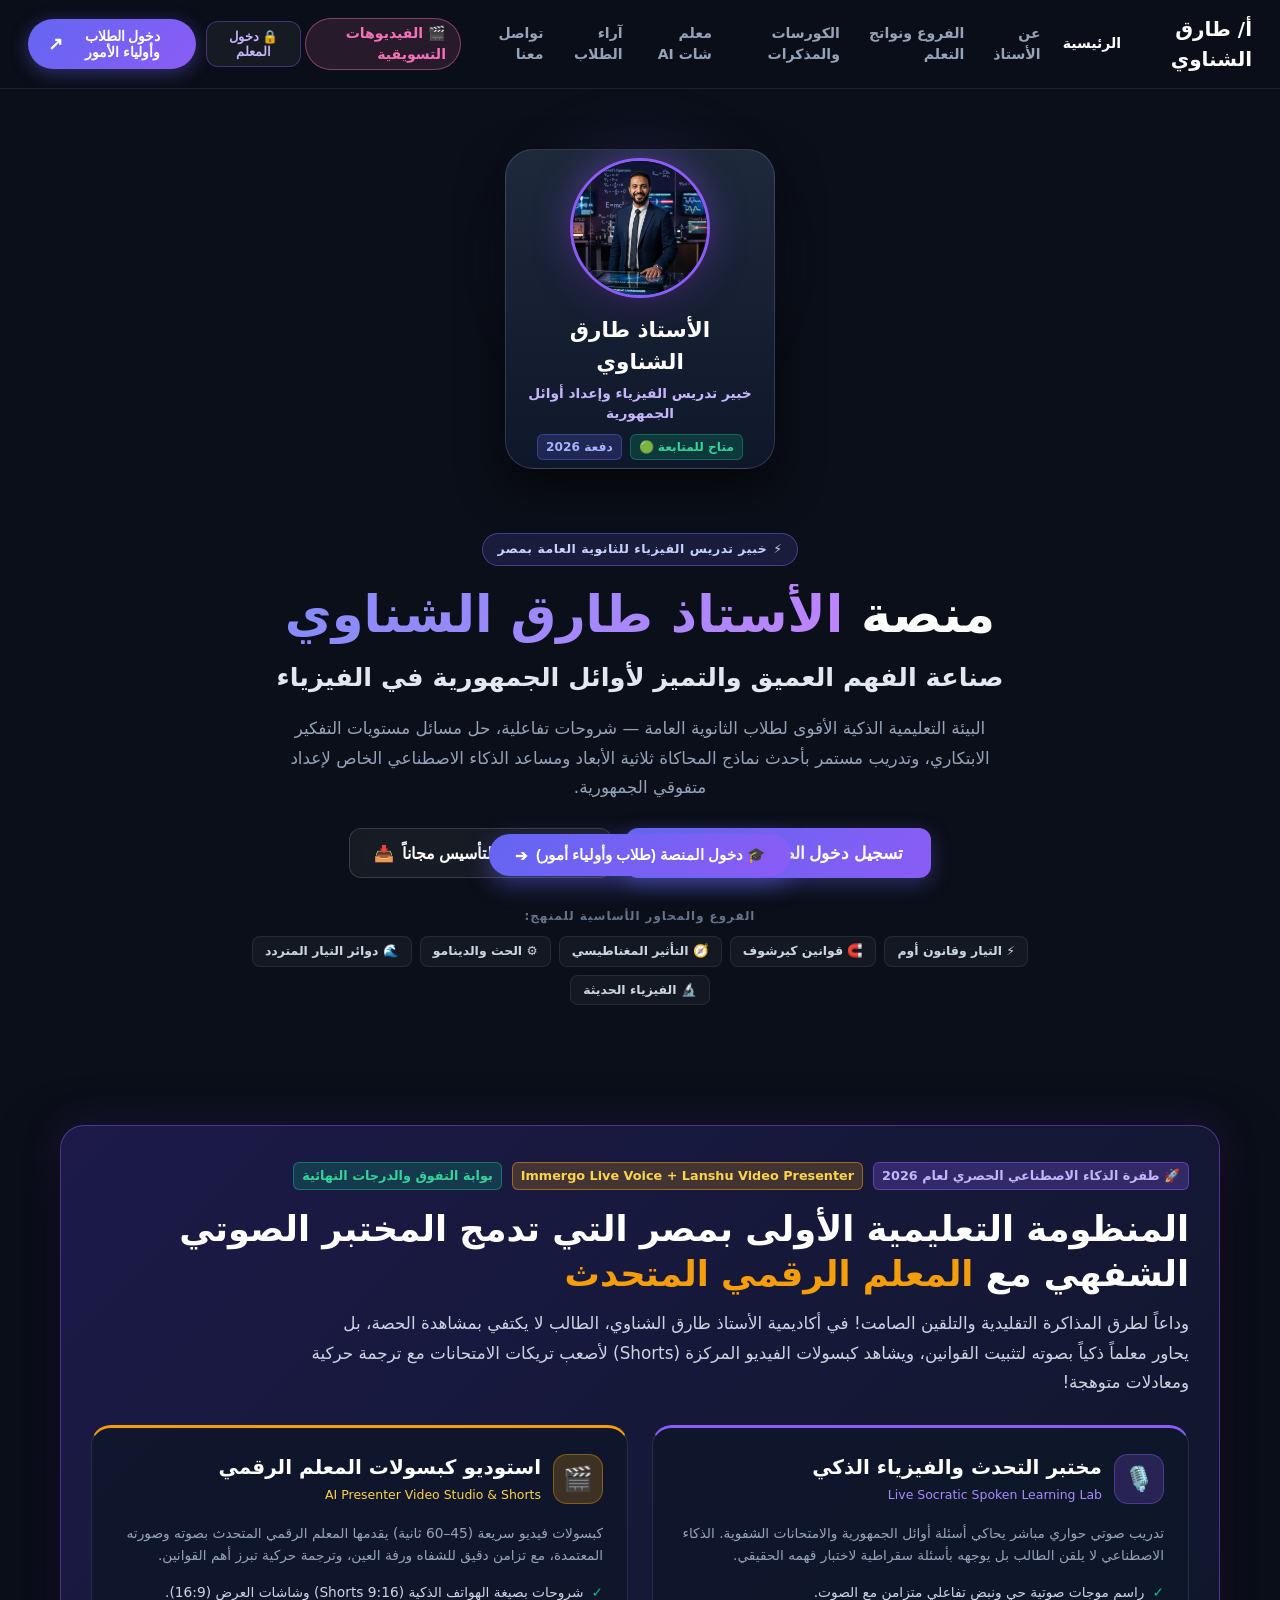
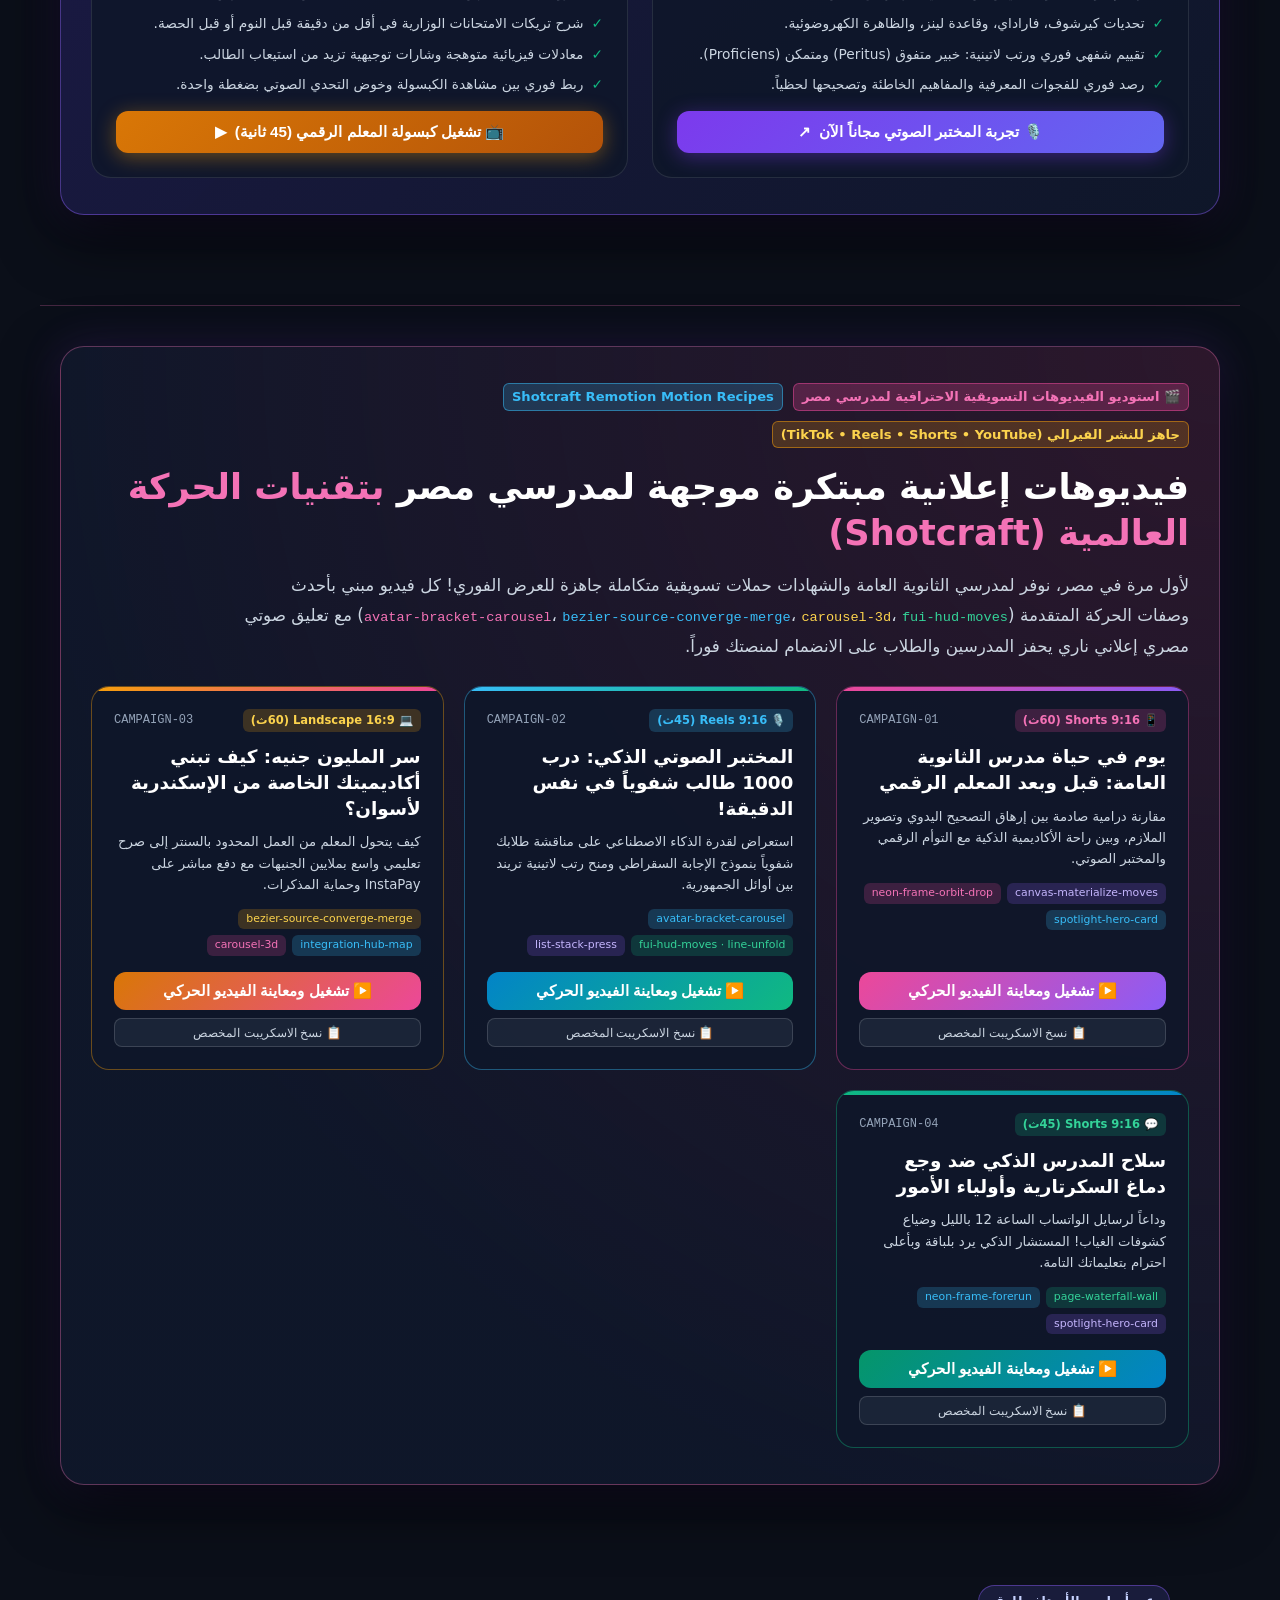
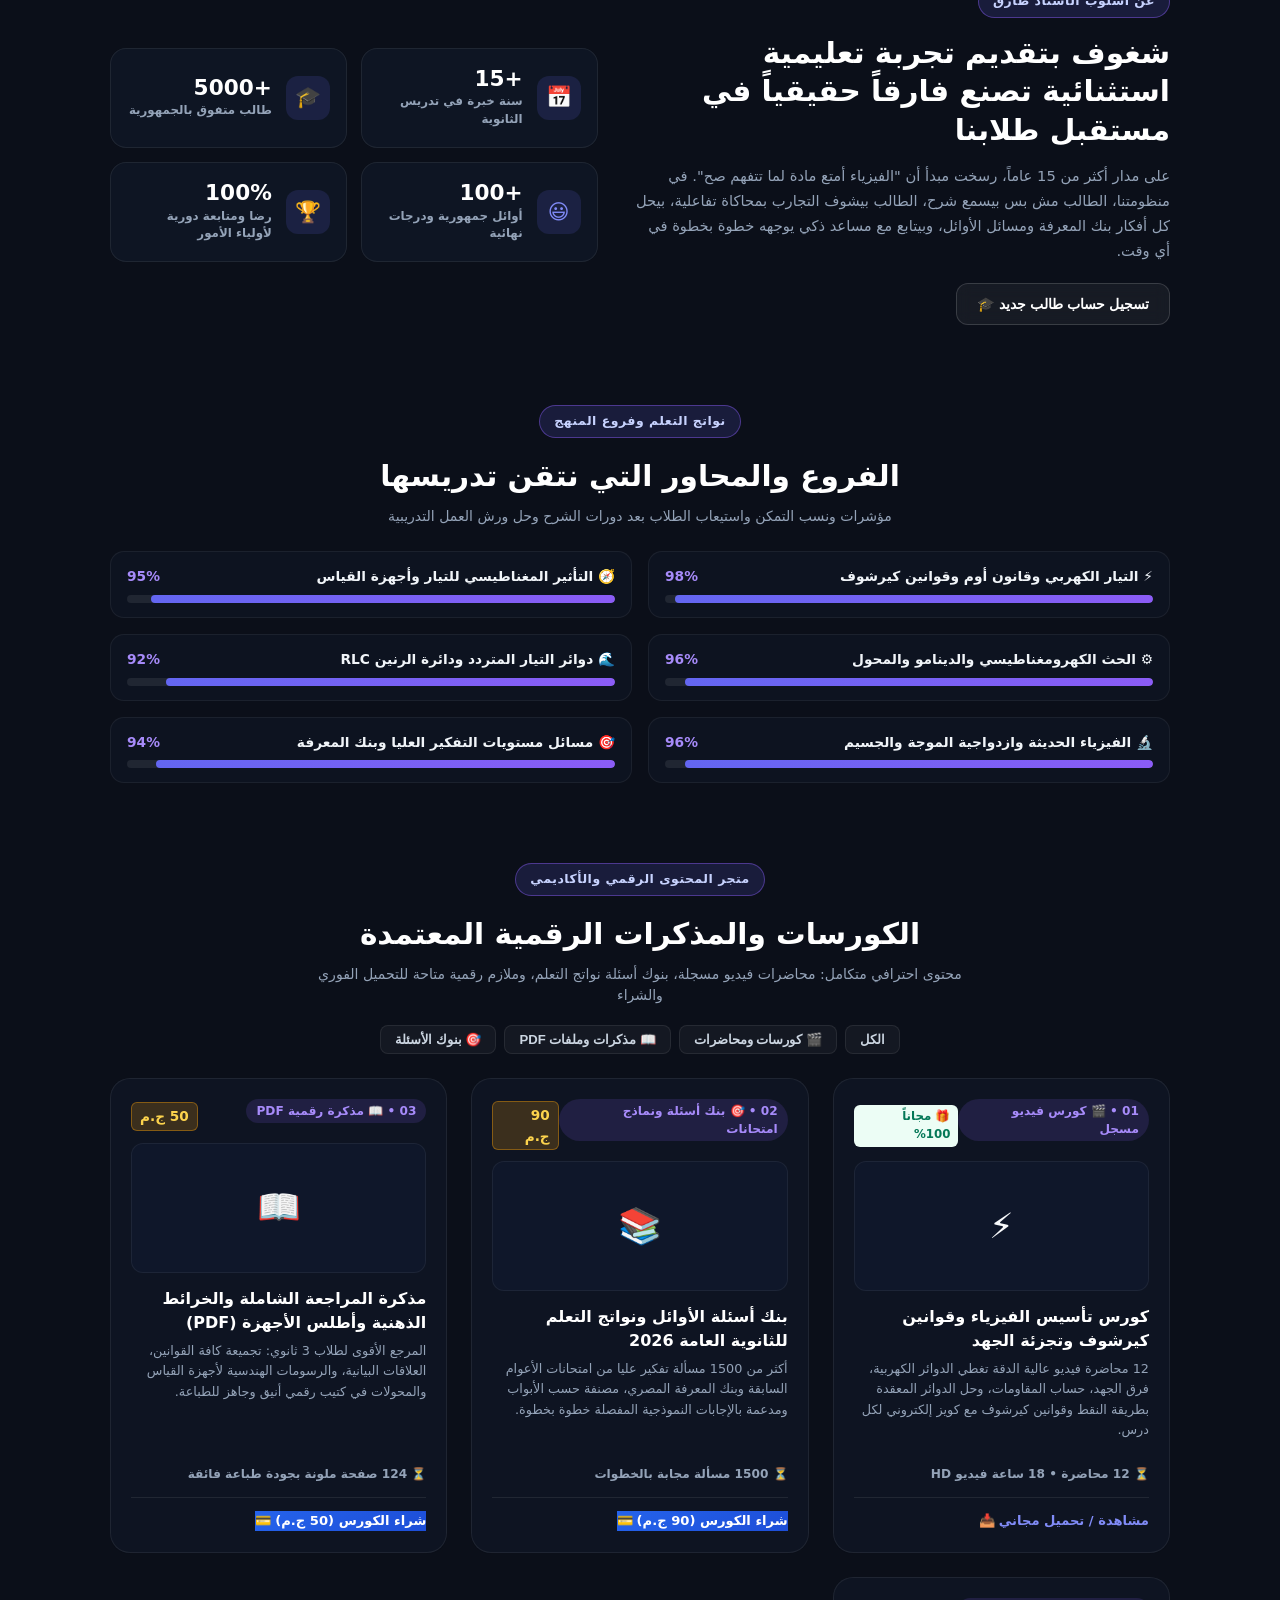
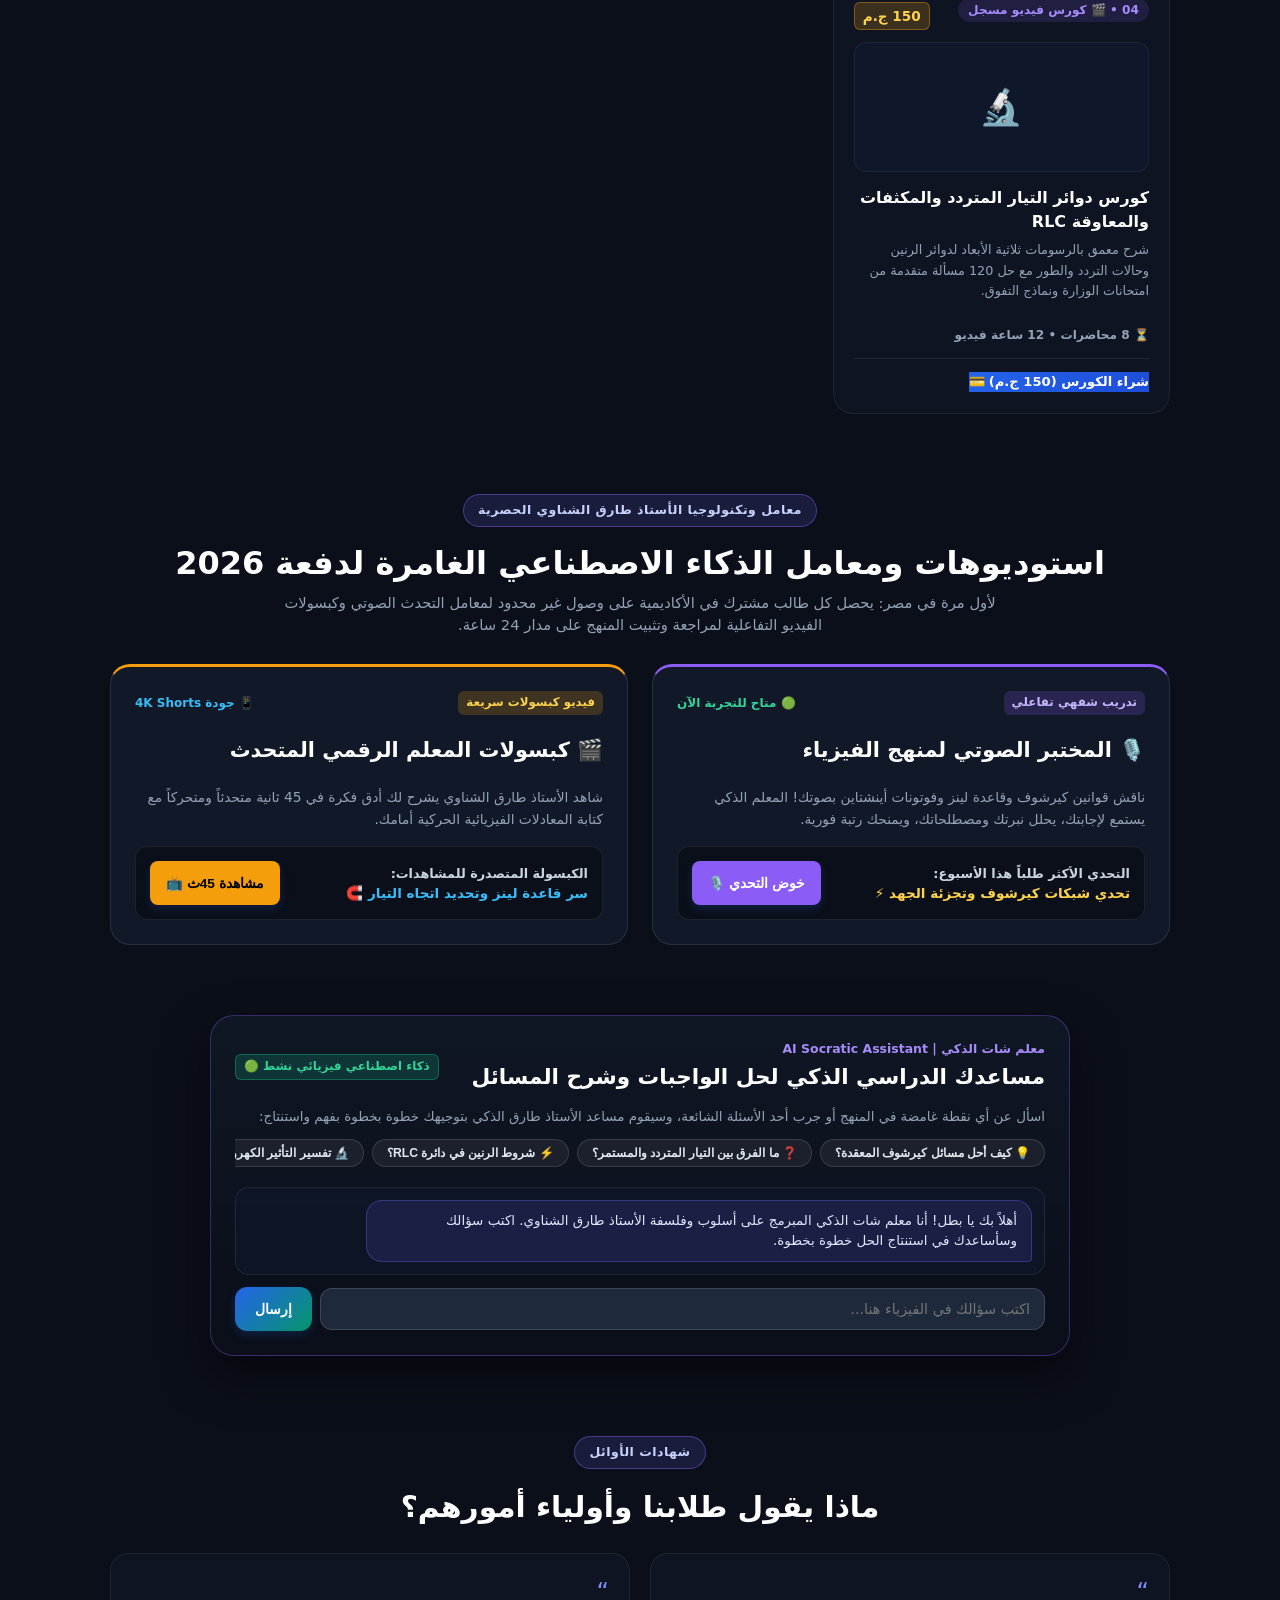
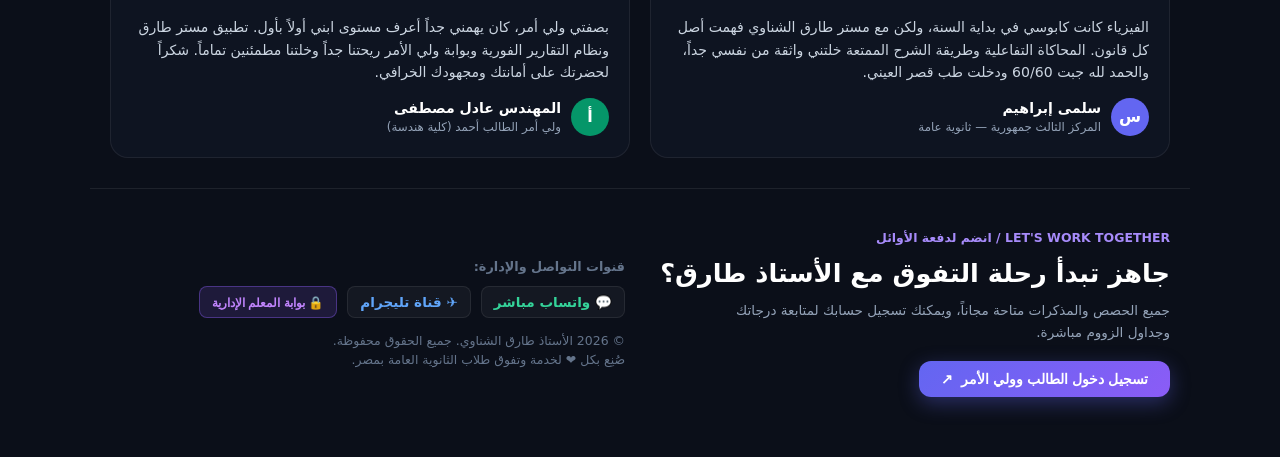
==== commit 0c7d546c: "feat(showcase): add public Shotcraft marketing video gallery, interactive player modal, and navbar l" ====
--- a/client/index.html
+++ b/client/index.html
@@ -98,6 +98,7 @@
         <a class="nav-link-item" href="#mo3lem-chat-section">معلم شات AI</a>
         <a class="nav-link-item" href="#testimonials-section">آراء الطلاب</a>
         <a class="nav-link-item" href="#contact-section">تواصل معنا</a>
+              <a class="nav-link-item" href="#section-marketing-videos" style="color: #F472B6; font-weight: 800; border: 1px solid rgba(244, 114, 182, 0.45); border-radius: 999px; padding: 4px 14px; background: rgba(244, 114, 182, 0.12); margin: 0 4px; display: inline-flex; align-items: center; gap: 4px;">🎬 الفيديوهات التسويقية</a>
       </nav>
 
       <div style="display: flex; align-items: center; gap: 10px;">
@@ -259,6 +260,159 @@
       </div>
     </section>
 
+    <!-- ==================== SHOTCRAFT MARKETING VIDEOS SHOWCASE SECTION ==================== -->
+    <section id="section-marketing-videos" class="promo-revolution-section" style="margin-top: 30px; border-top: 1px solid rgba(244, 114, 182, 0.25);">
+      <div class="promo-main-banner" style="background: radial-gradient(circle at top right, rgba(236, 72, 153, 0.15) 0%, rgba(15, 23, 42, 0.98) 75%); border: 1px solid rgba(244, 114, 182, 0.35);">
+        
+        <div class="promo-badge-strip">
+          <span class="badge" style="background: rgba(236, 72, 153, 0.25); color: #F472B6; border: 1px solid rgba(236, 72, 153, 0.5); font-size: 0.82rem; font-weight: 800;">
+            🎬 استوديو الفيديوهات التسويقية الاحترافية لمدرسي مصر
+          </span>
+          <span class="badge" style="background: rgba(56, 189, 248, 0.2); color: #38BDF8; border: 1px solid rgba(56, 189, 248, 0.5); font-size: 0.82rem; font-weight: 800;">
+            Shotcraft Remotion Motion Recipes
+          </span>
+          <span class="badge" style="background: rgba(245, 158, 11, 0.2); color: #FCD34D; border: 1px solid rgba(245, 158, 11, 0.5); font-size: 0.82rem; font-weight: 800;">
+            جاهز للنشر الفيرالي (TikTok • Reels • Shorts • YouTube)
+          </span>
+        </div>
+
+        <h2 style="font-size: 2.2rem; font-weight: 900; color: #FFFFFF; line-height: 1.3; margin-bottom: 14px;">
+          فيديوهات إعلانية مبتكرة موجهة لمدرسي مصر <span style="color: #F472B6;">بتقنيات الحركة العالمية (Shotcraft)</span>
+        </h2>
+
+        <p style="font-size: 1.05rem; color: #CBD5E1; line-height: 1.8; max-width: 950px; margin-bottom: 25px;">
+          لأول مرة في مصر، نوفر لمدرسي الثانوية العامة والشهادات حملات تسويقية متكاملة جاهزة للعرض الفوري! كل فيديو مبني بأحدث وصفات الحركة المتقدمة (<code style="color: #F472B6; font-size: 0.85rem;">avatar-bracket-carousel</code>، <code style="color: #38BDF8; font-size: 0.85rem;">bezier-source-converge-merge</code>، <code style="color: #FCD34D; font-size: 0.85rem;">carousel-3d</code>، <code style="color: #34D399; font-size: 0.85rem;">fui-hud-moves</code>) مع تعليق صوتي مصري إعلاني ناري يحفز المدرسين والطلاب على الانضمام لمنصتك فوراً.
+        </p>
+
+        <!-- 4 Campaign Video Showcase Cards Grid -->
+        <div style="display: grid; grid-template-columns: repeat(auto-fit, minmax(280px, 1fr)); gap: 20px; margin-top: 15px;">
+          
+          <!-- Campaign 1 Card -->
+          <div class="marketing-video-preview-card" style="background: rgba(15, 23, 42, 0.85); border: 1px solid rgba(236, 72, 153, 0.4); border-radius: 18px; padding: 22px; display: flex; flex-direction: column; justify-content: space-between; position: relative; overflow: hidden;">
+            <div style="position: absolute; top: 0; left: 0; right: 0; height: 4px; background: linear-gradient(90deg, #EC4899, #8B5CF6);"></div>
+            <div>
+              <div style="display: flex; justify-content: space-between; align-items: center; margin-bottom: 12px;">
+                <span class="badge" style="background: rgba(236, 72, 153, 0.2); color: #F472B6; font-size: 0.72rem;">📱 Shorts 9:16 (60ث)</span>
+                <span style="font-size: 0.75rem; color: #94A3B8; font-family: monospace;">CAMPAIGN-01</span>
+              </div>
+              <h3 style="font-size: 1.15rem; font-weight: 800; color: #FFFFFF; line-height: 1.4; margin-bottom: 10px;">
+                يوم في حياة مدرس الثانوية العامة: قبل وبعد المعلم الرقمي
+              </h3>
+              <p style="font-size: 0.83rem; color: #CBD5E1; line-height: 1.6; margin-bottom: 14px;">
+                مقارنة درامية صادمة بين إرهاق التصحيح اليدوي وتصوير الملازم، وبين راحة الأكاديمية الذكية مع التوأم الرقمي والمختبر الصوتي.
+              </p>
+              <div style="display: flex; flex-wrap: wrap; gap: 6px; margin-bottom: 16px;">
+                <span class="recipe-pill" style="font-size: 0.68rem; background: rgba(139, 92, 246, 0.2); color: #C4B5FD; padding: 2px 8px; border-radius: 6px;">canvas-materialize-moves</span>
+                <span class="recipe-pill" style="font-size: 0.68rem; background: rgba(236, 72, 153, 0.2); color: #F472B6; padding: 2px 8px; border-radius: 6px;">neon-frame-orbit-drop</span>
+                <span class="recipe-pill" style="font-size: 0.68rem; background: rgba(56, 189, 248, 0.2); color: #38BDF8; padding: 2px 8px; border-radius: 6px;">spotlight-hero-card</span>
+              </div>
+            </div>
+            <div>
+              <button type="button" class="btn-promo-cta" onclick="ShotcraftMarketingEngine.openShotcraftVideoModal(0)" style="width: 100%; justify-content: center; background: linear-gradient(135deg, #EC4899, #8B5CF6); color: #FFFFFF; font-weight: 800; padding: 10px; border-radius: 12px; margin-bottom: 8px; border: none; cursor: pointer;">
+                <span>▶️ تشغيل ومعاينة الفيديو الحركي</span>
+              </button>
+              <button type="button" onclick="copyCampaignScriptById('campaign-drama-exhaustion')" style="width: 100%; background: rgba(30, 41, 59, 0.8); border: 1px solid rgba(255, 255, 255, 0.15); color: #CBD5E1; font-size: 0.78rem; padding: 6px; border-radius: 8px; cursor: pointer;">
+                📋 نسخ الاسكريبت المخصص
+              </button>
+            </div>
+          </div>
+
+          <!-- Campaign 2 Card -->
+          <div class="marketing-video-preview-card" style="background: rgba(15, 23, 42, 0.85); border: 1px solid rgba(56, 189, 248, 0.4); border-radius: 18px; padding: 22px; display: flex; flex-direction: column; justify-content: space-between; position: relative; overflow: hidden;">
+            <div style="position: absolute; top: 0; left: 0; right: 0; height: 4px; background: linear-gradient(90deg, #38BDF8, #10B981);"></div>
+            <div>
+              <div style="display: flex; justify-content: space-between; align-items: center; margin-bottom: 12px;">
+                <span class="badge" style="background: rgba(56, 189, 248, 0.2); color: #38BDF8; font-size: 0.72rem;">🎙️ Reels 9:16 (45ث)</span>
+                <span style="font-size: 0.75rem; color: #94A3B8; font-family: monospace;">CAMPAIGN-02</span>
+              </div>
+              <h3 style="font-size: 1.15rem; font-weight: 800; color: #FFFFFF; line-height: 1.4; margin-bottom: 10px;">
+                المختبر الصوتي الذكي: درب 1000 طالب شفوياً في نفس الدقيقة!
+              </h3>
+              <p style="font-size: 0.83rem; color: #CBD5E1; line-height: 1.6; margin-bottom: 14px;">
+                استعراض لقدرة الذكاء الاصطناعي على مناقشة طلابك شفوياً بنموذج الإجابة السقراطي ومنح رتب لاتينية تريند بين أوائل الجمهورية.
+              </p>
+              <div style="display: flex; flex-wrap: wrap; gap: 6px; margin-bottom: 16px;">
+                <span class="recipe-pill" style="font-size: 0.68rem; background: rgba(56, 189, 248, 0.2); color: #38BDF8; padding: 2px 8px; border-radius: 6px;">avatar-bracket-carousel</span>
+                <span class="recipe-pill" style="font-size: 0.68rem; background: rgba(16, 185, 129, 0.2); color: #34D399; padding: 2px 8px; border-radius: 6px;">fui-hud-moves · line-unfold</span>
+                <span class="recipe-pill" style="font-size: 0.68rem; background: rgba(139, 92, 246, 0.2); color: #C4B5FD; padding: 2px 8px; border-radius: 6px;">list-stack-press</span>
+              </div>
+            </div>
+            <div>
+              <button type="button" class="btn-promo-cta" onclick="ShotcraftMarketingEngine.openShotcraftVideoModal(1)" style="width: 100%; justify-content: center; background: linear-gradient(135deg, #0284C7, #10B981); color: #FFFFFF; font-weight: 800; padding: 10px; border-radius: 12px; margin-bottom: 8px; border: none; cursor: pointer;">
+                <span>▶️ تشغيل ومعاينة الفيديو الحركي</span>
+              </button>
+              <button type="button" onclick="copyCampaignScriptById('campaign-tech-voice-lab')" style="width: 100%; background: rgba(30, 41, 59, 0.8); border: 1px solid rgba(255, 255, 255, 0.15); color: #CBD5E1; font-size: 0.78rem; padding: 6px; border-radius: 8px; cursor: pointer;">
+                📋 نسخ الاسكريبت المخصص
+              </button>
+            </div>
+          </div>
+
+          <!-- Campaign 3 Card -->
+          <div class="marketing-video-preview-card" style="background: rgba(15, 23, 42, 0.85); border: 1px solid rgba(245, 158, 11, 0.4); border-radius: 18px; padding: 22px; display: flex; flex-direction: column; justify-content: space-between; position: relative; overflow: hidden;">
+            <div style="position: absolute; top: 0; left: 0; right: 0; height: 4px; background: linear-gradient(90deg, #F59E0B, #EC4899);"></div>
+            <div>
+              <div style="display: flex; justify-content: space-between; align-items: center; margin-bottom: 12px;">
+                <span class="badge" style="background: rgba(245, 158, 11, 0.2); color: #FCD34D; font-size: 0.72rem;">💻 Landscape 16:9 (60ث)</span>
+                <span style="font-size: 0.75rem; color: #94A3B8; font-family: monospace;">CAMPAIGN-03</span>
+              </div>
+              <h3 style="font-size: 1.15rem; font-weight: 800; color: #FFFFFF; line-height: 1.4; margin-bottom: 10px;">
+                سر المليون جنيه: كيف تبني أكاديميتك الخاصة من الإسكندرية لأسوان؟
+              </h3>
+              <p style="font-size: 0.83rem; color: #CBD5E1; line-height: 1.6; margin-bottom: 14px;">
+                كيف يتحول المعلم من العمل المحدود بالسنتر إلى صرح تعليمي واسع بملايين الجنيهات مع دفع مباشر على InstaPay وحماية المذكرات.
+              </p>
+              <div style="display: flex; flex-wrap: wrap; gap: 6px; margin-bottom: 16px;">
+                <span class="recipe-pill" style="font-size: 0.68rem; background: rgba(245, 158, 11, 0.2); color: #FCD34D; padding: 2px 8px; border-radius: 6px;">bezier-source-converge-merge</span>
+                <span class="recipe-pill" style="font-size: 0.68rem; background: rgba(56, 189, 248, 0.2); color: #38BDF8; padding: 2px 8px; border-radius: 6px;">integration-hub-map</span>
+                <span class="recipe-pill" style="font-size: 0.68rem; background: rgba(236, 72, 153, 0.2); color: #F472B6; padding: 2px 8px; border-radius: 6px;">carousel-3d</span>
+              </div>
+            </div>
+            <div>
+              <button type="button" class="btn-promo-cta" onclick="ShotcraftMarketingEngine.openShotcraftVideoModal(2)" style="width: 100%; justify-content: center; background: linear-gradient(135deg, #D97706, #EC4899); color: #FFFFFF; font-weight: 800; padding: 10px; border-radius: 12px; margin-bottom: 8px; border: none; cursor: pointer;">
+                <span>▶️ تشغيل ومعاينة الفيديو الحركي</span>
+              </button>
+              <button type="button" onclick="copyCampaignScriptById('campaign-business-scale')" style="width: 100%; background: rgba(30, 41, 59, 0.8); border: 1px solid rgba(255, 255, 255, 0.15); color: #CBD5E1; font-size: 0.78rem; padding: 6px; border-radius: 8px; cursor: pointer;">
+                📋 نسخ الاسكريبت المخصص
+              </button>
+            </div>
+          </div>
+
+          <!-- Campaign 4 Card -->
+          <div class="marketing-video-preview-card" style="background: rgba(15, 23, 42, 0.85); border: 1px solid rgba(16, 185, 129, 0.4); border-radius: 18px; padding: 22px; display: flex; flex-direction: column; justify-content: space-between; position: relative; overflow: hidden;">
+            <div style="position: absolute; top: 0; left: 0; right: 0; height: 4px; background: linear-gradient(90deg, #10B981, #0284C7);"></div>
+            <div>
+              <div style="display: flex; justify-content: space-between; align-items: center; margin-bottom: 12px;">
+                <span class="badge" style="background: rgba(16, 185, 129, 0.2); color: #34D399; font-size: 0.72rem;">💬 Shorts 9:16 (45ث)</span>
+                <span style="font-size: 0.75rem; color: #94A3B8; font-family: monospace;">CAMPAIGN-04</span>
+              </div>
+              <h3 style="font-size: 1.15rem; font-weight: 800; color: #FFFFFF; line-height: 1.4; margin-bottom: 10px;">
+                سلاح المدرس الذكي ضد وجع دماغ السكرتارية وأولياء الأمور
+              </h3>
+              <p style="font-size: 0.83rem; color: #CBD5E1; line-height: 1.6; margin-bottom: 14px;">
+                وداعاً لرسايل الواتساب الساعة 12 بالليل وضياع كشوفات الغياب! المستشار الذكي يرد بلباقة وبأعلى احترام بتعليماتك التامة.
+              </p>
+              <div style="display: flex; flex-wrap: wrap; gap: 6px; margin-bottom: 16px;">
+                <span class="recipe-pill" style="font-size: 0.68rem; background: rgba(16, 185, 129, 0.2); color: #34D399; padding: 2px 8px; border-radius: 6px;">page-waterfall-wall</span>
+                <span class="recipe-pill" style="font-size: 0.68rem; background: rgba(56, 189, 248, 0.2); color: #38BDF8; padding: 2px 8px; border-radius: 6px;">neon-frame-forerun</span>
+                <span class="recipe-pill" style="font-size: 0.68rem; background: rgba(139, 92, 246, 0.2); color: #C4B5FD; padding: 2px 8px; border-radius: 6px;">spotlight-hero-card</span>
+              </div>
+            </div>
+            <div>
+              <button type="button" class="btn-promo-cta" onclick="ShotcraftMarketingEngine.openShotcraftVideoModal(3)" style="width: 100%; justify-content: center; background: linear-gradient(135deg, #059669, #0284C7); color: #FFFFFF; font-weight: 800; padding: 10px; border-radius: 12px; margin-bottom: 8px; border: none; cursor: pointer;">
+                <span>▶️ تشغيل ومعاينة الفيديو الحركي</span>
+              </button>
+              <button type="button" onclick="copyCampaignScriptById('campaign-parent-relief')" style="width: 100%; background: rgba(30, 41, 59, 0.8); border: 1px solid rgba(255, 255, 255, 0.15); color: #CBD5E1; font-size: 0.78rem; padding: 6px; border-radius: 8px; cursor: pointer;">
+                📋 نسخ الاسكريبت المخصص
+              </button>
+            </div>
+          </div>
+
+        </div>
+
+      </div>
+    </section>
+
+
 
     <!-- 3. About & Stats Section -->
     <section id="about-section" class="showcase-stats-section">
@@ -683,6 +837,9 @@
             </button>
             <button class="desktop-tab-btn" onclick="switchTeacherTab('tab-ai-presenter-studio', this)" style="border: 1px solid rgba(245, 158, 11, 0.4); color: #FCD34D;">
               <span>🎬</span><span>استوديو المعلم الرقمي (AI Presenter)</span>
+            </button>
+            <button class="desktop-tab-btn" onclick="switchTeacherTab('tab-shotcraft-ads', this)" style="border: 1px solid rgba(236, 72, 153, 0.4); color: #F472B6;">
+              <span>🎥</span><span>استوديو إعلانات المعلم (Shotcraft)</span>
             </button>
             <button class="desktop-tab-btn" onclick="switchTeacherTab('tab-curriculum-brain', this)">
               <span>🧠</span><span>مركز تغذية المنهج والمعرفة</span>
@@ -1810,6 +1967,143 @@
           </div>
 
 
+        
+          <!-- ==================== SHOTCRAFT MARKETING VIDEO SUITE TAB ==================== -->
+          <div id="tab-shotcraft-ads" class="m-tab-pane tab-pane" style="display: none;">
+            <div class="m-card" style="border: 1.5px solid rgba(236, 72, 153, 0.4); background: linear-gradient(135deg, rgba(15, 23, 42, 0.98), rgba(80, 7, 36, 0.92)); box-shadow: 0 10px 40px rgba(0, 0, 0, 0.6);">
+              
+              <!-- Header -->
+              <div class="m-card-header" style="border-bottom: 1px solid rgba(255, 255, 255, 0.1); padding-bottom: 16px; margin-bottom: 20px;">
+                <div style="display: flex; align-items: center; gap: 12px;">
+                  <span style="font-size: 2rem;">🎥</span>
+                  <div>
+                    <h2 class="m-card-title" style="color: #FFFFFF; font-size: 1.35rem; display: flex; align-items: center; gap: 8px;">
+                      استوديو إعلانات وحملات المعلم التسويقية
+                      <span class="badge" style="background: rgba(236, 72, 153, 0.2); color: #F472B6; border: 1px solid rgba(236, 72, 153, 0.5); font-size: 0.75rem;">Shotcraft Motion Recipes</span>
+                    </h2>
+                    <span style="font-size: 0.85rem; color: #CBD5E1;">
+                      أقوى حملات الفيديو الإعلانية المصممة خصيصاً لجذب آلاف الطلاب في مصر — بنظام الـ Avatar-Bracket-Carousel و 3D Storyboards مع اسكريبتات احترافية جاهزة للتسجيل والنشر!
+                    </span>
+                  </div>
+                </div>
+              </div>
+
+              <!-- Workstation: Avatar Bracket Selector + Campaign Storyboard -->
+              <div style="display: grid; grid-template-columns: 320px 1fr; gap: 20px;" class="shotcraft-grid-wrap">
+                
+                <!-- Left: Avatar-Bracket-Carousel Selector -->
+                <div style="background: rgba(15, 23, 42, 0.85); border: 1px solid rgba(255, 255, 255, 0.08); border-radius: 16px; padding: 16px;">
+                  <div style="font-size: 0.82rem; font-weight: 800; color: #F472B6; margin-bottom: 12px; display: flex; align-items: center; gap: 6px;">
+                    <span>🎯</span> اختر نمط الحملة الإعلانية:
+                  </div>
+
+                  <div style="display: flex; flex-direction: column; gap: 10px;" id="shotcraft-avatar-selector-list">
+                    
+                    <div onclick="selectShotcraftTabCampaign(0)" id="shotcraft-tab-btn-0" class="group cursor-pointer p-3 rounded-xl border border-purple-500/50 bg-purple-950/30 transition-all flex items-center justify-between" style="cursor:pointer;">
+                      <div style="display: flex; align-items: center; gap: 10px;">
+                        <span style="font-size: 1.5rem;">⚡</span>
+                        <div>
+                          <div style="font-size: 0.82rem; font-weight: 800; color: #fff;">حملة الدراما والتحول</div>
+                          <div style="font-size: 0.72rem; color: #94A3B8;">يوم في حياة مدرس السناتر</div>
+                        </div>
+                      </div>
+                      <span class="badge" style="background: rgba(139, 92, 246, 0.2); color: #C4B5FD; font-size: 0.68rem;">Shorts 9:16</span>
+                    </div>
+
+                    <div onclick="selectShotcraftTabCampaign(1)" id="shotcraft-tab-btn-1" class="group cursor-pointer p-3 rounded-xl border border-slate-800 bg-slate-900/50 transition-all flex items-center justify-between" style="cursor:pointer;">
+                      <div style="display: flex; align-items: center; gap: 10px;">
+                        <span style="font-size: 1.5rem;">🧪</span>
+                        <div>
+                          <div style="font-size: 0.82rem; font-weight: 800; color: #fff;">حملة الإبهار التكنولوجي</div>
+                          <div style="font-size: 0.72rem; color: #94A3B8;">تسميع لـ 1000 طالب شفوياً</div>
+                        </div>
+                      </div>
+                      <span class="badge" style="background: rgba(245, 158, 11, 0.2); color: #FCD34D; font-size: 0.68rem;">Reels 60s</span>
+                    </div>
+
+                    <div onclick="selectShotcraftTabCampaign(2)" id="shotcraft-tab-btn-2" class="group cursor-pointer p-3 rounded-xl border border-slate-800 bg-slate-900/50 transition-all flex items-center justify-between" style="cursor:pointer;">
+                      <div style="display: flex; align-items: center; gap: 10px;">
+                        <span style="font-size: 1.5rem;">📐</span>
+                        <div>
+                          <div style="font-size: 0.82rem; font-weight: 800; color: #fff;">حملة مضاعفة الأرباح</div>
+                          <div style="font-size: 0.72rem; color: #94A3B8;">أكاديميتك لـ 3000 طالب</div>
+                        </div>
+                      </div>
+                      <span class="badge" style="background: rgba(16, 185, 129, 0.2); color: #34D399; font-size: 0.68rem;">Landscape 16:9</span>
+                    </div>
+
+                    <div onclick="selectShotcraftTabCampaign(3)" id="shotcraft-tab-btn-3" class="group cursor-pointer p-3 rounded-xl border border-slate-800 bg-slate-900/50 transition-all flex items-center justify-between" style="cursor:pointer;">
+                      <div style="display: flex; align-items: center; gap: 10px;">
+                        <span style="font-size: 1.5rem;">📚</span>
+                        <div>
+                          <div style="font-size: 0.82rem; font-weight: 800; color: #fff;">حملة راحة البال والواتساب</div>
+                          <div style="font-size: 0.72rem; color: #94A3B8;">سلاحك ضد إزعاج منتصف الليل</div>
+                        </div>
+                      </div>
+                      <span class="badge" style="background: rgba(236, 72, 153, 0.2); color: #F472B6; font-size: 0.68rem;">Shorts 45s</span>
+                    </div>
+
+                  </div>
+                </div>
+
+                <!-- Right: Active Campaign Details & Storyboard -->
+                <div style="background: rgba(15, 23, 42, 0.9); border: 1px solid rgba(255, 255, 255, 0.08); border-radius: 16px; padding: 20px; display: flex; flex-direction: column; gap: 14px;">
+                  
+                  <div style="display: flex; justify-content: space-between; align-items: center; border-bottom: 1px solid rgba(255,255,255,0.08); padding-bottom: 12px;">
+                    <div>
+                      <span id="tab-campaign-code" style="font-size: 0.75rem; color: #F472B6; font-weight: 800; font-family: monospace;">CAMPAIGN-01 // DRAMATIC-CINEMATIC</span>
+                      <h3 id="tab-campaign-title" style="color: #fff; font-size: 1.15rem; font-weight: 900; margin: 2px 0 0 0;">يوم في حياة مدرس الثانوية العامة: قبل وبعد المعلم الرقمي</h3>
+                    </div>
+                    <span id="tab-campaign-duration" class="badge" style="background: rgba(255,255,255,0.1); color: #E2E8F0;">⏱️ 60 ثانية</span>
+                  </div>
+
+                  <!-- Hook Callout -->
+                  <div style="background: rgba(30, 27, 75, 0.6); border: 1px solid rgba(139, 92, 246, 0.3); border-radius: 12px; padding: 12px;">
+                    <div style="font-size: 0.75rem; color: #FCD34D; font-weight: 800; margin-bottom: 4px;">🎯 الخطاف الافتتاحي للإعلان (Hook):</div>
+                    <div id="tab-campaign-hook" style="font-size: 0.85rem; color: #E2E8F0; line-height: 1.5; font-style: italic;">
+                      «أنت بتصحى 6 الصبح تلف على 3 سناتر، صوتك بيروح، الملازم بتتصور وتتسرب في الفجالة.. طب ليه تفضل شغال بطريقة 2010 وإحنا في 2026؟»
+                    </div>
+                  </div>
+
+                  <!-- Storyboard Grid -->
+                  <div>
+                    <div style="font-size: 0.82rem; font-weight: 800; color: #CBD5E1; margin-bottom: 8px;">🎬 تسلسل اللقطات السينمائية (Shotcraft Storyboard):</div>
+                    <div id="tab-storyboard-container" style="display: grid; grid-template-columns: 1fr 1fr; gap: 10px;">
+                      <!-- Populated via JS -->
+                    </div>
+                  </div>
+
+                  <!-- Voiceover Script & Controls -->
+                  <div style="background: #0B0F19; border: 1px solid rgba(255,255,255,0.1); border-radius: 12px; padding: 14px;">
+                    <div style="display: flex; justify-content: space-between; align-items: center; margin-bottom: 8px;">
+                      <label style="font-size: 0.8rem; font-weight: 800; color: #F472B6;">🎙️ الاسكريبت الصوتي المكتوب (اللهجة المصرية):</label>
+                      <button type="button" class="btn" onclick="copyTabCampaignScript()" style="background: rgba(255,255,255,0.1); color: #fff; font-size: 0.75rem; padding: 4px 10px; border-radius: 6px; border:none; cursor:pointer;">
+                        📋 نسخ النص
+                      </button>
+                    </div>
+                    <textarea id="tab-campaign-script-text" class="presenter-textarea" rows="3" style="width: 100%; font-size: 0.82rem; line-height: 1.5;"></textarea>
+
+                    <div style="display: flex; justify-content: space-between; align-items: center; margin-top: 10px; flex-wrap: wrap; gap: 8px;">
+                      <button type="button" class="btn btn-primary" id="btn-tab-voiceover-toggle" onclick="toggleTabVoiceoverSpeech()" style="background: linear-gradient(135deg, #EC4899, #8B5CF6); border:none; color:#fff; font-weight:800; font-size: 0.85rem; padding: 8px 16px; border-radius: 8px; cursor:pointer; display:flex; align-items: center; gap: 6px;">
+                        <span>▶️</span>
+                        <span id="tab-voiceover-btn-text">الاستماع للأداء الصوتي بالذكاء الاصطناعي</span>
+                      </button>
+
+                      <button type="button" class="btn" onclick="transferToPresenterStudio()" style="background: linear-gradient(135deg, #F59E0B, #D97706); border:none; color:#000; font-weight:800; font-size: 0.85rem; padding: 8px 16px; border-radius: 8px; cursor:pointer; display:flex; align-items: center; gap: 6px;">
+                        <span>🎬</span>
+                        <span>توليد الفيديو في استوديو المعلم الرقمي ↗</span>
+                      </button>
+                    </div>
+                  </div>
+
+                </div>
+
+              </div>
+
+            </div>
+          </div>
+
+
         </section>
 
         <!-- ==================== 2. STUDENT PORTAL (STRICTLY ISOLATED) ==================== -->
@@ -2964,6 +3258,7 @@
   <!-- Scripts: Core Engine then Demo Layer -->
   <script src="voice-lab-engine.js"></script>
   <script src="presenter-video-engine.js"></script>
+  <script src="shotcraft-marketing-engine.js"></script>
   <script src="app.js?v=20260927_strict_v8"></script>
   
   <!-- MODAL: LIVE TEACHER PHOTO SELECTOR -->
@@ -3205,5 +3500,65 @@
     </div>
   </div>
 
+
+    <!-- ==================== SHOTCRAFT VIDEO PLAYER THEATER MODAL ==================== -->
+    <div id="modal-shotcraft-video-player" class="modal-backdrop" style="display: none; position: fixed; inset: 0; background: rgba(3, 7, 18, 0.92); backdrop-filter: blur(14px); z-index: 99999; align-items: center; justify-content: center; padding: 15px;">
+      <div style="background: #0B0F19; border: 1px solid rgba(236, 72, 153, 0.45); box-shadow: 0 25px 65px -15px rgba(236, 72, 153, 0.35); border-radius: 24px; max-width: 860px; width: 100%; overflow: hidden; display: flex; flex-direction: column;">
+        
+        <!-- Modal Top Bar -->
+        <div style="padding: 16px 24px; background: rgba(15, 23, 42, 0.95); border-bottom: 1px solid rgba(255, 255, 255, 0.1); display: flex; justify-content: space-between; align-items: center;">
+          <div style="display: flex; align-items: center; gap: 12px;">
+            <div style="width: 38px; height: 38px; border-radius: 10px; background: linear-gradient(135deg, #EC4899, #8B5CF6); display: flex; align-items: center; justify-content: center; font-size: 1.2rem;">🎬</div>
+            <div>
+              <h3 style="font-size: 1.15rem; font-weight: 900; color: #FFFFFF; margin: 0;">استوديو مشغل الفيديوهات التسويقية المباشر (Shotcraft Live Player)</h3>
+              <span style="font-size: 0.76rem; color: #F472B6;">Remotion-Inspired Canvas Motion Recipes • محاكاة صوتية حركية مصرية</span>
+            </div>
+          </div>
+          <button type="button" onclick="ShotcraftMarketingEngine.closeShotcraftVideoModal()" style="background: rgba(255, 255, 255, 0.1); border: none; color: #FFFFFF; width: 34px; height: 34px; border-radius: 50%; font-size: 1.2rem; cursor: pointer; display: flex; align-items: center; justify-content: center;">✕</button>
+        </div>
+
+        <!-- Campaign Switcher Tabs inside Modal -->
+        <div style="display: flex; gap: 8px; padding: 12px 20px; background: rgba(15, 23, 42, 0.6); overflow-x: auto; border-bottom: 1px solid rgba(255, 255, 255, 0.06);">
+          <button type="button" class="shotcraft-modal-tab-btn" onclick="ShotcraftMarketingEngine.switchPlayerCampaign(0)" style="padding: 7px 14px; border-radius: 10px; border: 1px solid rgba(255, 255, 255, 0.1); font-size: 0.8rem; font-weight: 700; cursor: pointer;">1. يوم في حياة مدرس (Shorts)</button>
+          <button type="button" class="shotcraft-modal-tab-btn" onclick="ShotcraftMarketingEngine.switchPlayerCampaign(1)" style="padding: 7px 14px; border-radius: 10px; border: 1px solid rgba(255, 255, 255, 0.1); font-size: 0.8rem; font-weight: 700; cursor: pointer;">2. المختبر الصوتي الذكي (Reels)</button>
+          <button type="button" class="shotcraft-modal-tab-btn" onclick="ShotcraftMarketingEngine.switchPlayerCampaign(2)" style="padding: 7px 14px; border-radius: 10px; border: 1px solid rgba(255, 255, 255, 0.1); font-size: 0.8rem; font-weight: 700; cursor: pointer;">3. سر المليون جنيه (16:9)</button>
+          <button type="button" class="shotcraft-modal-tab-btn" onclick="ShotcraftMarketingEngine.switchPlayerCampaign(3)" style="padding: 7px 14px; border-radius: 10px; border: 1px solid rgba(255, 255, 255, 0.1); font-size: 0.8rem; font-weight: 700; cursor: pointer;">4. سلاح ضد السكرتارية (Shorts)</button>
+        </div>
+
+        <!-- Video Canvas Stage -->
+        <div style="background: #000000; position: relative; display: flex; justify-content: center; align-items: center; min-height: 420px; overflow: hidden;">
+          <canvas id="shotcraft-player-canvas" width="800" height="500" style="max-width: 100%; height: auto; display: block; box-shadow: 0 0 30px rgba(0,0,0,0.8);"></canvas>
+        </div>
+
+        <!-- Player Progress Bar -->
+        <div style="height: 6px; background: rgba(30, 41, 59, 0.8); position: relative; cursor: pointer;">
+          <div id="shotcraft-player-progress-fill" style="height: 100%; width: 0%; background: linear-gradient(90deg, #EC4899, #8B5CF6, #38BDF8); transition: width 0.1s linear;"></div>
+        </div>
+
+        <!-- Player Control Dock -->
+        <div style="padding: 14px 20px; background: rgba(15, 23, 42, 0.95); display: flex; justify-content: space-between; align-items: center; flex-wrap: wrap; gap: 12px;">
+          <div style="display: flex; align-items: center; gap: 10px;">
+            <button type="button" id="shotcraft-play-toggle-btn" onclick="ShotcraftMarketingEngine.togglePlayPause()" style="background: linear-gradient(135deg, #EC4899, #8B5CF6); border: none; color: #FFFFFF; font-weight: 800; padding: 7px 16px; border-radius: 10px; font-size: 0.86rem; cursor: pointer;">
+              ⏸️ إيقاف مؤقت
+            </button>
+            <button type="button" id="shotcraft-mute-toggle-btn" onclick="ShotcraftMarketingEngine.toggleMute()" style="background: rgba(255, 255, 255, 0.1); border: 1px solid rgba(255, 255, 255, 0.15); color: #CBD5E1; font-weight: 700; padding: 7px 14px; border-radius: 10px; font-size: 0.82rem; cursor: pointer;">
+              🔊 الصوت يعمل
+            </button>
+            <span id="shotcraft-player-time" style="font-size: 0.85rem; color: #94A3B8; font-family: monospace; font-weight: 700;">00:00 / 00:45</span>
+          </div>
+
+          <div style="display: flex; align-items: center; gap: 10px;">
+            <button type="button" onclick="transferActiveShotcraftToStudio()" style="background: rgba(245, 158, 11, 0.15); border: 1px solid rgba(245, 158, 11, 0.4); color: #FCD34D; font-weight: 800; padding: 7px 16px; border-radius: 10px; font-size: 0.82rem; cursor: pointer;">
+              🚀 فتح في استوديو كبسولات المعلم
+            </button>
+            <button type="button" onclick="copyActiveModalScript()" style="background: rgba(255, 255, 255, 0.08); border: 1px solid rgba(255, 255, 255, 0.15); color: #CBD5E1; font-weight: 700; padding: 7px 14px; border-radius: 10px; font-size: 0.82rem; cursor: pointer;">
+              📋 نسخ الاسكريبت
+            </button>
+          </div>
+        </div>
+
+      </div>
+    </div>
+
 </body>
 </html>
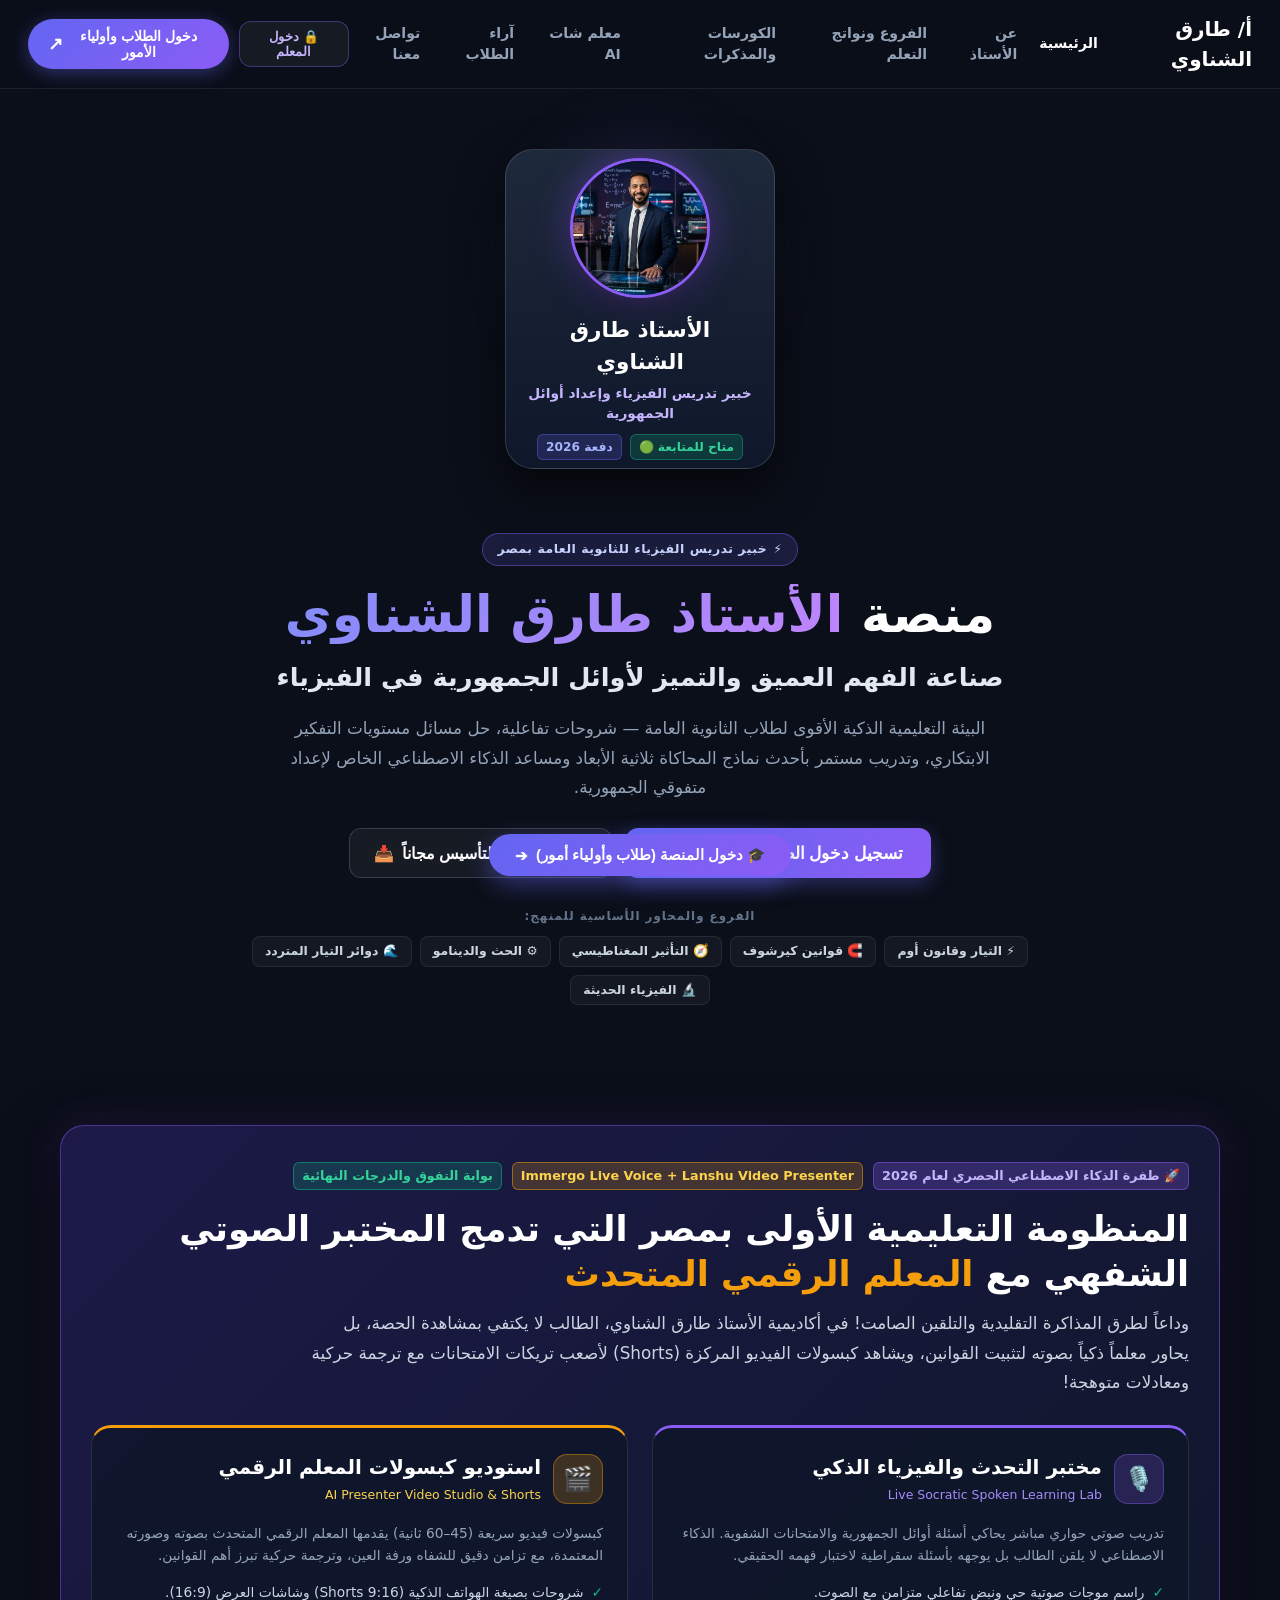
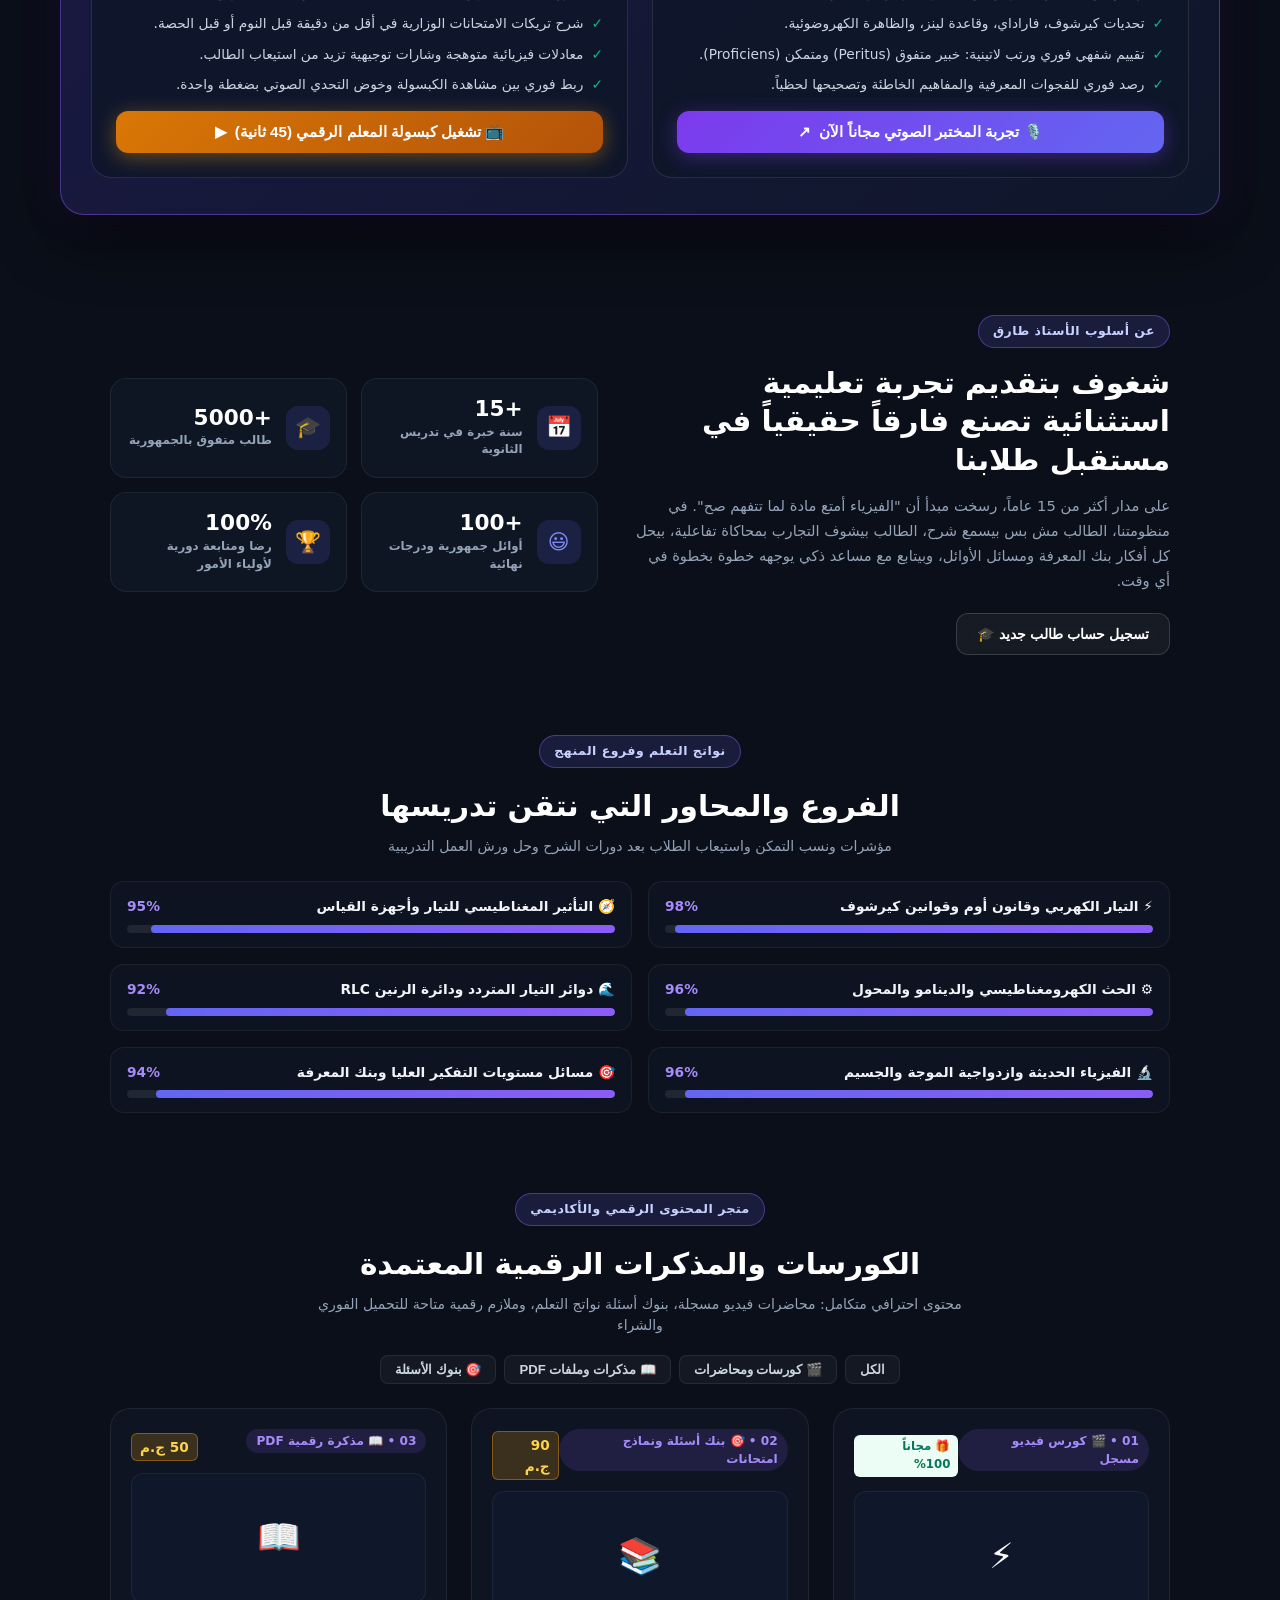
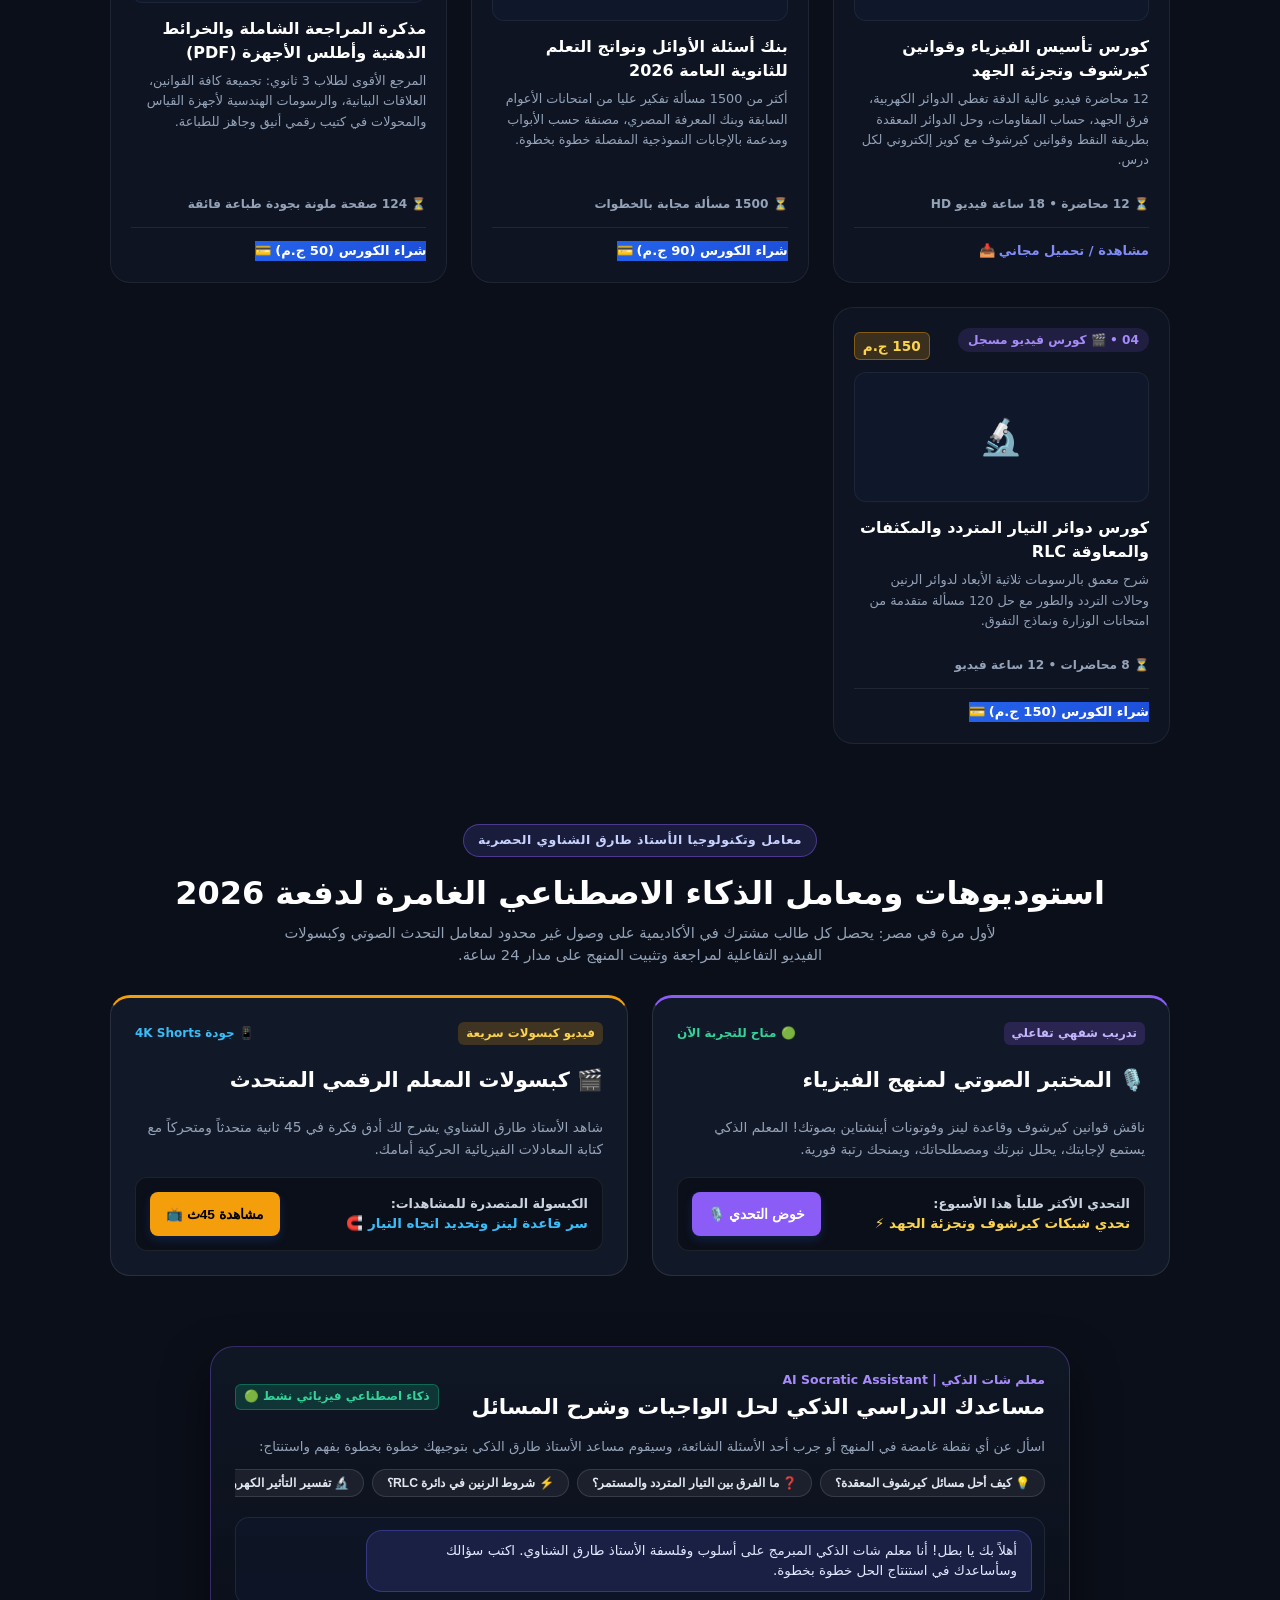
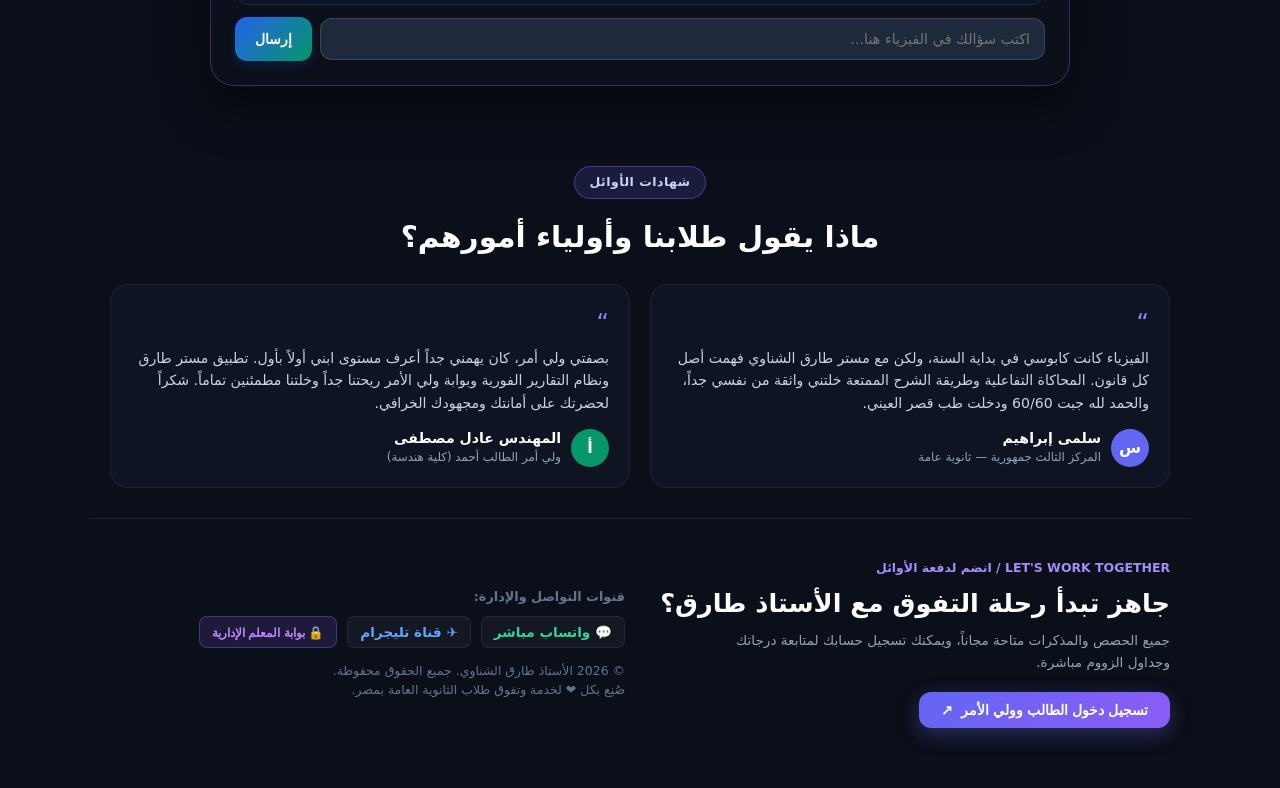
==== commit 38acb8ab: "refactor(marketing): relocate Shotcraft marketing videos to platform page as a core teacher feature " ====
--- a/client/index.html
+++ b/client/index.html
@@ -98,8 +98,7 @@
         <a class="nav-link-item" href="#mo3lem-chat-section">معلم شات AI</a>
         <a class="nav-link-item" href="#testimonials-section">آراء الطلاب</a>
         <a class="nav-link-item" href="#contact-section">تواصل معنا</a>
-              <a class="nav-link-item" href="#section-marketing-videos" style="color: #F472B6; font-weight: 800; border: 1px solid rgba(244, 114, 182, 0.45); border-radius: 999px; padding: 4px 14px; background: rgba(244, 114, 182, 0.12); margin: 0 4px; display: inline-flex; align-items: center; gap: 4px;">🎬 الفيديوهات التسويقية</a>
-      </nav>
+              </nav>
 
       <div style="display: flex; align-items: center; gap: 10px;">
         <!-- Discrete Teacher Admin Entry Link -->
@@ -261,156 +260,7 @@
     </section>
 
     <!-- ==================== SHOTCRAFT MARKETING VIDEOS SHOWCASE SECTION ==================== -->
-    <section id="section-marketing-videos" class="promo-revolution-section" style="margin-top: 30px; border-top: 1px solid rgba(244, 114, 182, 0.25);">
-      <div class="promo-main-banner" style="background: radial-gradient(circle at top right, rgba(236, 72, 153, 0.15) 0%, rgba(15, 23, 42, 0.98) 75%); border: 1px solid rgba(244, 114, 182, 0.35);">
-        
-        <div class="promo-badge-strip">
-          <span class="badge" style="background: rgba(236, 72, 153, 0.25); color: #F472B6; border: 1px solid rgba(236, 72, 153, 0.5); font-size: 0.82rem; font-weight: 800;">
-            🎬 استوديو الفيديوهات التسويقية الاحترافية لمدرسي مصر
-          </span>
-          <span class="badge" style="background: rgba(56, 189, 248, 0.2); color: #38BDF8; border: 1px solid rgba(56, 189, 248, 0.5); font-size: 0.82rem; font-weight: 800;">
-            Shotcraft Remotion Motion Recipes
-          </span>
-          <span class="badge" style="background: rgba(245, 158, 11, 0.2); color: #FCD34D; border: 1px solid rgba(245, 158, 11, 0.5); font-size: 0.82rem; font-weight: 800;">
-            جاهز للنشر الفيرالي (TikTok • Reels • Shorts • YouTube)
-          </span>
-        </div>
-
-        <h2 style="font-size: 2.2rem; font-weight: 900; color: #FFFFFF; line-height: 1.3; margin-bottom: 14px;">
-          فيديوهات إعلانية مبتكرة موجهة لمدرسي مصر <span style="color: #F472B6;">بتقنيات الحركة العالمية (Shotcraft)</span>
-        </h2>
-
-        <p style="font-size: 1.05rem; color: #CBD5E1; line-height: 1.8; max-width: 950px; margin-bottom: 25px;">
-          لأول مرة في مصر، نوفر لمدرسي الثانوية العامة والشهادات حملات تسويقية متكاملة جاهزة للعرض الفوري! كل فيديو مبني بأحدث وصفات الحركة المتقدمة (<code style="color: #F472B6; font-size: 0.85rem;">avatar-bracket-carousel</code>، <code style="color: #38BDF8; font-size: 0.85rem;">bezier-source-converge-merge</code>، <code style="color: #FCD34D; font-size: 0.85rem;">carousel-3d</code>، <code style="color: #34D399; font-size: 0.85rem;">fui-hud-moves</code>) مع تعليق صوتي مصري إعلاني ناري يحفز المدرسين والطلاب على الانضمام لمنصتك فوراً.
-        </p>
-
-        <!-- 4 Campaign Video Showcase Cards Grid -->
-        <div style="display: grid; grid-template-columns: repeat(auto-fit, minmax(280px, 1fr)); gap: 20px; margin-top: 15px;">
-          
-          <!-- Campaign 1 Card -->
-          <div class="marketing-video-preview-card" style="background: rgba(15, 23, 42, 0.85); border: 1px solid rgba(236, 72, 153, 0.4); border-radius: 18px; padding: 22px; display: flex; flex-direction: column; justify-content: space-between; position: relative; overflow: hidden;">
-            <div style="position: absolute; top: 0; left: 0; right: 0; height: 4px; background: linear-gradient(90deg, #EC4899, #8B5CF6);"></div>
-            <div>
-              <div style="display: flex; justify-content: space-between; align-items: center; margin-bottom: 12px;">
-                <span class="badge" style="background: rgba(236, 72, 153, 0.2); color: #F472B6; font-size: 0.72rem;">📱 Shorts 9:16 (60ث)</span>
-                <span style="font-size: 0.75rem; color: #94A3B8; font-family: monospace;">CAMPAIGN-01</span>
-              </div>
-              <h3 style="font-size: 1.15rem; font-weight: 800; color: #FFFFFF; line-height: 1.4; margin-bottom: 10px;">
-                يوم في حياة مدرس الثانوية العامة: قبل وبعد المعلم الرقمي
-              </h3>
-              <p style="font-size: 0.83rem; color: #CBD5E1; line-height: 1.6; margin-bottom: 14px;">
-                مقارنة درامية صادمة بين إرهاق التصحيح اليدوي وتصوير الملازم، وبين راحة الأكاديمية الذكية مع التوأم الرقمي والمختبر الصوتي.
-              </p>
-              <div style="display: flex; flex-wrap: wrap; gap: 6px; margin-bottom: 16px;">
-                <span class="recipe-pill" style="font-size: 0.68rem; background: rgba(139, 92, 246, 0.2); color: #C4B5FD; padding: 2px 8px; border-radius: 6px;">canvas-materialize-moves</span>
-                <span class="recipe-pill" style="font-size: 0.68rem; background: rgba(236, 72, 153, 0.2); color: #F472B6; padding: 2px 8px; border-radius: 6px;">neon-frame-orbit-drop</span>
-                <span class="recipe-pill" style="font-size: 0.68rem; background: rgba(56, 189, 248, 0.2); color: #38BDF8; padding: 2px 8px; border-radius: 6px;">spotlight-hero-card</span>
-              </div>
-            </div>
-            <div>
-              <button type="button" class="btn-promo-cta" onclick="ShotcraftMarketingEngine.openShotcraftVideoModal(0)" style="width: 100%; justify-content: center; background: linear-gradient(135deg, #EC4899, #8B5CF6); color: #FFFFFF; font-weight: 800; padding: 10px; border-radius: 12px; margin-bottom: 8px; border: none; cursor: pointer;">
-                <span>▶️ تشغيل ومعاينة الفيديو الحركي</span>
-              </button>
-              <button type="button" onclick="copyCampaignScriptById('campaign-drama-exhaustion')" style="width: 100%; background: rgba(30, 41, 59, 0.8); border: 1px solid rgba(255, 255, 255, 0.15); color: #CBD5E1; font-size: 0.78rem; padding: 6px; border-radius: 8px; cursor: pointer;">
-                📋 نسخ الاسكريبت المخصص
-              </button>
-            </div>
-          </div>
-
-          <!-- Campaign 2 Card -->
-          <div class="marketing-video-preview-card" style="background: rgba(15, 23, 42, 0.85); border: 1px solid rgba(56, 189, 248, 0.4); border-radius: 18px; padding: 22px; display: flex; flex-direction: column; justify-content: space-between; position: relative; overflow: hidden;">
-            <div style="position: absolute; top: 0; left: 0; right: 0; height: 4px; background: linear-gradient(90deg, #38BDF8, #10B981);"></div>
-            <div>
-              <div style="display: flex; justify-content: space-between; align-items: center; margin-bottom: 12px;">
-                <span class="badge" style="background: rgba(56, 189, 248, 0.2); color: #38BDF8; font-size: 0.72rem;">🎙️ Reels 9:16 (45ث)</span>
-                <span style="font-size: 0.75rem; color: #94A3B8; font-family: monospace;">CAMPAIGN-02</span>
-              </div>
-              <h3 style="font-size: 1.15rem; font-weight: 800; color: #FFFFFF; line-height: 1.4; margin-bottom: 10px;">
-                المختبر الصوتي الذكي: درب 1000 طالب شفوياً في نفس الدقيقة!
-              </h3>
-              <p style="font-size: 0.83rem; color: #CBD5E1; line-height: 1.6; margin-bottom: 14px;">
-                استعراض لقدرة الذكاء الاصطناعي على مناقشة طلابك شفوياً بنموذج الإجابة السقراطي ومنح رتب لاتينية تريند بين أوائل الجمهورية.
-              </p>
-              <div style="display: flex; flex-wrap: wrap; gap: 6px; margin-bottom: 16px;">
-                <span class="recipe-pill" style="font-size: 0.68rem; background: rgba(56, 189, 248, 0.2); color: #38BDF8; padding: 2px 8px; border-radius: 6px;">avatar-bracket-carousel</span>
-                <span class="recipe-pill" style="font-size: 0.68rem; background: rgba(16, 185, 129, 0.2); color: #34D399; padding: 2px 8px; border-radius: 6px;">fui-hud-moves · line-unfold</span>
-                <span class="recipe-pill" style="font-size: 0.68rem; background: rgba(139, 92, 246, 0.2); color: #C4B5FD; padding: 2px 8px; border-radius: 6px;">list-stack-press</span>
-              </div>
-            </div>
-            <div>
-              <button type="button" class="btn-promo-cta" onclick="ShotcraftMarketingEngine.openShotcraftVideoModal(1)" style="width: 100%; justify-content: center; background: linear-gradient(135deg, #0284C7, #10B981); color: #FFFFFF; font-weight: 800; padding: 10px; border-radius: 12px; margin-bottom: 8px; border: none; cursor: pointer;">
-                <span>▶️ تشغيل ومعاينة الفيديو الحركي</span>
-              </button>
-              <button type="button" onclick="copyCampaignScriptById('campaign-tech-voice-lab')" style="width: 100%; background: rgba(30, 41, 59, 0.8); border: 1px solid rgba(255, 255, 255, 0.15); color: #CBD5E1; font-size: 0.78rem; padding: 6px; border-radius: 8px; cursor: pointer;">
-                📋 نسخ الاسكريبت المخصص
-              </button>
-            </div>
-          </div>
-
-          <!-- Campaign 3 Card -->
-          <div class="marketing-video-preview-card" style="background: rgba(15, 23, 42, 0.85); border: 1px solid rgba(245, 158, 11, 0.4); border-radius: 18px; padding: 22px; display: flex; flex-direction: column; justify-content: space-between; position: relative; overflow: hidden;">
-            <div style="position: absolute; top: 0; left: 0; right: 0; height: 4px; background: linear-gradient(90deg, #F59E0B, #EC4899);"></div>
-            <div>
-              <div style="display: flex; justify-content: space-between; align-items: center; margin-bottom: 12px;">
-                <span class="badge" style="background: rgba(245, 158, 11, 0.2); color: #FCD34D; font-size: 0.72rem;">💻 Landscape 16:9 (60ث)</span>
-                <span style="font-size: 0.75rem; color: #94A3B8; font-family: monospace;">CAMPAIGN-03</span>
-              </div>
-              <h3 style="font-size: 1.15rem; font-weight: 800; color: #FFFFFF; line-height: 1.4; margin-bottom: 10px;">
-                سر المليون جنيه: كيف تبني أكاديميتك الخاصة من الإسكندرية لأسوان؟
-              </h3>
-              <p style="font-size: 0.83rem; color: #CBD5E1; line-height: 1.6; margin-bottom: 14px;">
-                كيف يتحول المعلم من العمل المحدود بالسنتر إلى صرح تعليمي واسع بملايين الجنيهات مع دفع مباشر على InstaPay وحماية المذكرات.
-              </p>
-              <div style="display: flex; flex-wrap: wrap; gap: 6px; margin-bottom: 16px;">
-                <span class="recipe-pill" style="font-size: 0.68rem; background: rgba(245, 158, 11, 0.2); color: #FCD34D; padding: 2px 8px; border-radius: 6px;">bezier-source-converge-merge</span>
-                <span class="recipe-pill" style="font-size: 0.68rem; background: rgba(56, 189, 248, 0.2); color: #38BDF8; padding: 2px 8px; border-radius: 6px;">integration-hub-map</span>
-                <span class="recipe-pill" style="font-size: 0.68rem; background: rgba(236, 72, 153, 0.2); color: #F472B6; padding: 2px 8px; border-radius: 6px;">carousel-3d</span>
-              </div>
-            </div>
-            <div>
-              <button type="button" class="btn-promo-cta" onclick="ShotcraftMarketingEngine.openShotcraftVideoModal(2)" style="width: 100%; justify-content: center; background: linear-gradient(135deg, #D97706, #EC4899); color: #FFFFFF; font-weight: 800; padding: 10px; border-radius: 12px; margin-bottom: 8px; border: none; cursor: pointer;">
-                <span>▶️ تشغيل ومعاينة الفيديو الحركي</span>
-              </button>
-              <button type="button" onclick="copyCampaignScriptById('campaign-business-scale')" style="width: 100%; background: rgba(30, 41, 59, 0.8); border: 1px solid rgba(255, 255, 255, 0.15); color: #CBD5E1; font-size: 0.78rem; padding: 6px; border-radius: 8px; cursor: pointer;">
-                📋 نسخ الاسكريبت المخصص
-              </button>
-            </div>
-          </div>
-
-          <!-- Campaign 4 Card -->
-          <div class="marketing-video-preview-card" style="background: rgba(15, 23, 42, 0.85); border: 1px solid rgba(16, 185, 129, 0.4); border-radius: 18px; padding: 22px; display: flex; flex-direction: column; justify-content: space-between; position: relative; overflow: hidden;">
-            <div style="position: absolute; top: 0; left: 0; right: 0; height: 4px; background: linear-gradient(90deg, #10B981, #0284C7);"></div>
-            <div>
-              <div style="display: flex; justify-content: space-between; align-items: center; margin-bottom: 12px;">
-                <span class="badge" style="background: rgba(16, 185, 129, 0.2); color: #34D399; font-size: 0.72rem;">💬 Shorts 9:16 (45ث)</span>
-                <span style="font-size: 0.75rem; color: #94A3B8; font-family: monospace;">CAMPAIGN-04</span>
-              </div>
-              <h3 style="font-size: 1.15rem; font-weight: 800; color: #FFFFFF; line-height: 1.4; margin-bottom: 10px;">
-                سلاح المدرس الذكي ضد وجع دماغ السكرتارية وأولياء الأمور
-              </h3>
-              <p style="font-size: 0.83rem; color: #CBD5E1; line-height: 1.6; margin-bottom: 14px;">
-                وداعاً لرسايل الواتساب الساعة 12 بالليل وضياع كشوفات الغياب! المستشار الذكي يرد بلباقة وبأعلى احترام بتعليماتك التامة.
-              </p>
-              <div style="display: flex; flex-wrap: wrap; gap: 6px; margin-bottom: 16px;">
-                <span class="recipe-pill" style="font-size: 0.68rem; background: rgba(16, 185, 129, 0.2); color: #34D399; padding: 2px 8px; border-radius: 6px;">page-waterfall-wall</span>
-                <span class="recipe-pill" style="font-size: 0.68rem; background: rgba(56, 189, 248, 0.2); color: #38BDF8; padding: 2px 8px; border-radius: 6px;">neon-frame-forerun</span>
-                <span class="recipe-pill" style="font-size: 0.68rem; background: rgba(139, 92, 246, 0.2); color: #C4B5FD; padding: 2px 8px; border-radius: 6px;">spotlight-hero-card</span>
-              </div>
-            </div>
-            <div>
-              <button type="button" class="btn-promo-cta" onclick="ShotcraftMarketingEngine.openShotcraftVideoModal(3)" style="width: 100%; justify-content: center; background: linear-gradient(135deg, #059669, #0284C7); color: #FFFFFF; font-weight: 800; padding: 10px; border-radius: 12px; margin-bottom: 8px; border: none; cursor: pointer;">
-                <span>▶️ تشغيل ومعاينة الفيديو الحركي</span>
-              </button>
-              <button type="button" onclick="copyCampaignScriptById('campaign-parent-relief')" style="width: 100%; background: rgba(30, 41, 59, 0.8); border: 1px solid rgba(255, 255, 255, 0.15); color: #CBD5E1; font-size: 0.78rem; padding: 6px; border-radius: 8px; cursor: pointer;">
-                📋 نسخ الاسكريبت المخصص
-              </button>
-            </div>
-          </div>
-
-        </div>
-
-      </div>
-    </section>
+    
 
 
 
@@ -826,6 +676,9 @@
 
           <!-- Desktop Navigation Tabs Bar (Visible on Desktop >= 769px) -->
           <div class="desktop-nav-tabs-bar">
+            <button class="desktop-tab-btn active" id="btn-tab-square-dashboard" onclick="switchTeacherTab('tab-square-dashboard-5', this)" style="border: 1px solid rgba(59, 130, 246, 0.5); color: #60A5FA; font-weight: 800; background: rgba(59, 130, 246, 0.15);">
+              <span>🔲</span><span>لوحة القيادة التنفيذية (Square-UI Dashboard-5)</span>
+            </button>
             <button class="desktop-tab-btn active" onclick="switchTeacherTab('tab-copilot', this)">
               <span>⚡</span><span>المساعد الذكي (Copilot)</span>
             </button>
@@ -872,6 +725,442 @@
   
 
           <!-- TAB 1: COPILOT (المساعد الشخصي الذكي) -->
+          
+          <!-- ==================== SQUARE-UI DASHBOARD-5 EXECUTIVE SUITE ==================== -->
+          <div id="tab-square-dashboard-5" class="m-tab-pane tab-pane" style="display: block;">
+            
+            <!-- Inlaid Container Styled exactly like Square-UI dashboard-5 -->
+            <div style="background: #090D16; border: 1px solid rgba(255, 255, 255, 0.08); border-radius: 16px; overflow: hidden; box-shadow: 0 20px 40px -15px rgba(0,0,0,0.5); margin-bottom: 24px;">
+              
+              <!-- 1. Square-UI Top Navigation & Workspace Header -->
+              <div style="display: flex; flex-wrap: wrap; align-items: center; justify-content: space-between; padding: 14px 20px; border-bottom: 1px solid rgba(255, 255, 255, 0.08); background: rgba(15, 23, 42, 0.65); gap: 12px;">
+                
+                <!-- Workspace Switcher Dropdown (Square-UI Style) -->
+                <div style="display: flex; align-items: center; gap: 12px;">
+                  <div style="position: relative;">
+                    <button type="button" id="square-workspace-btn" onclick="toggleSquareWorkspaceMenu()" style="display: flex; align-items: center; gap: 8px; background: rgba(30, 41, 59, 0.8); border: 1px solid rgba(255, 255, 255, 0.12); padding: 6px 14px; border-radius: 10px; color: #FFFFFF; font-weight: 700; font-size: 0.88rem; cursor: pointer;">
+                      <div style="width: 24px; height: 24px; border-radius: 6px; background: #2563EB; color: #FFFFFF; display: flex; align-items: center; justify-content: center; font-size: 0.75rem; font-weight: 900;">T+</div>
+                      <span id="active-workspace-name">أكاديمية أ/ طارق الشناوي (الفيزياء)</span>
+                      <span style="font-size: 0.75rem; color: #94A3B8;">▼</span>
+                    </button>
+                    <!-- Dropdown Content -->
+                    <div id="square-workspace-dropdown" style="display: none; position: absolute; top: calc(100% + 6px); right: 0; width: 260px; background: #0F172A; border: 1px solid rgba(255, 255, 255, 0.15); border-radius: 12px; box-shadow: 0 15px 30px rgba(0,0,0,0.6); z-index: 1000; padding: 8px;">
+                      <div style="font-size: 0.72rem; color: #94A3B8; padding: 6px 10px; font-weight: 700;">بيئات العمل والفروع (Workspaces)</div>
+                      <div onclick="selectSquareWorkspace('أكاديمية أ/ طارق الشناوي (الفيزياء)')" style="display: flex; align-items: center; justify-content: space-between; padding: 8px 10px; border-radius: 8px; cursor: pointer; color: #FFFFFF; font-size: 0.84rem; background: rgba(37, 99, 235, 0.15);">
+                        <span>⚡ أكاديمية طارق الشناوي</span>
+                        <span style="color: #60A5FA;">✓</span>
+                      </div>
+                      <div onclick="selectSquareWorkspace('سنتر النخبة - مدينة نصر')" style="display: flex; align-items: center; justify-content: space-between; padding: 8px 10px; border-radius: 8px; cursor: pointer; color: #CBD5E1; font-size: 0.84rem;">
+                        <span>🏢 سنتر النخبة (مدينة نصر)</span>
+                      </div>
+                      <div onclick="selectSquareWorkspace('مجموعات الأونلاين (زووم)')" style="display: flex; align-items: center; justify-content: space-between; padding: 8px 10px; border-radius: 8px; cursor: pointer; color: #CBD5E1; font-size: 0.84rem;">
+                        <span>🌐 مجموعات الأونلاين (زووم)</span>
+                      </div>
+                      <div style="border-top: 1px solid rgba(255, 255, 255, 0.08); margin: 6px 0;"></div>
+                      <div onclick="alert('سيتم فتح نافذة إضافة فرع سنتر جديد')" style="padding: 6px 10px; border-radius: 8px; cursor: pointer; color: #60A5FA; font-size: 0.8rem; font-weight: 700;">
+                        + إنشاء فرع سنتر جديد
+                      </div>
+                    </div>
+                  </div>
+
+                  <span class="badge" style="background: rgba(16, 185, 129, 0.15); color: #34D399; border: 1px solid rgba(16, 185, 129, 0.3); font-size: 0.72rem;">سحابي مباشر 🟢</span>
+                </div>
+
+                <!-- Search Bar with ⌘K & Action Tools -->
+                <div style="display: flex; align-items: center; gap: 10px; flex-wrap: wrap;">
+                  <div style="position: relative; min-width: 220px;">
+                    <span style="position: absolute; right: 10px; top: 50%; transform: translateY(-50%); font-size: 0.85rem; color: #64748B;">🔍</span>
+                    <input type="text" placeholder="بحث سريع في الطلاب والكويزات..." style="width: 100%; background: rgba(30, 41, 59, 0.5); border: 1px solid rgba(255, 255, 255, 0.1); border-radius: 8px; padding: 6px 32px 6px 45px; color: #FFFFFF; font-size: 0.82rem; outline: none;">
+                    <span style="position: absolute; left: 8px; top: 50%; transform: translateY(-50%); background: rgba(255, 255, 255, 0.08); border-radius: 4px; padding: 1px 6px; font-size: 0.68rem; color: #94A3B8; font-family: monospace;">⌘K</span>
+                  </div>
+
+                  <!-- Quick Notifications Bell -->
+                  <button type="button" style="width: 34px; height: 34px; border-radius: 8px; background: rgba(30, 41, 59, 0.5); border: 1px solid rgba(255, 255, 255, 0.1); color: #CBD5E1; display: flex; align-items: center; justify-content: center; cursor: pointer; position: relative;">
+                    <span>🔔</span>
+                    <span style="position: absolute; top: 6px; right: 6px; width: 7px; height: 7px; background: #EF4444; border-radius: 50%;"></span>
+                  </button>
+
+                  <!-- Teacher Avatar -->
+                  <div style="width: 34px; height: 34px; border-radius: 8px; overflow: hidden; border: 1.5px solid #2563EB;">
+                    <img src="assets/teacher_tarek_portrait.jpg" alt="طارق الشناوي" style="width: 100%; height: 100%; object-fit: cover;">
+                  </div>
+                </div>
+
+              </div>
+
+              <!-- 2. Main Executive Content Area -->
+              <div style="padding: 20px;">
+                
+                <!-- Welcome Banner (Square-UI Style) -->
+                <div style="display: flex; flex-direction: column; sm:flex-row; justify-content: space-between; align-items: flex-start; sm:items-center; gap: 14px; margin-bottom: 22px;">
+                  <div>
+                    <h2 style="font-size: 1.45rem; font-weight: 800; color: #FFFFFF; margin: 0 0 4px 0; display: flex; align-items: center; gap: 8px;">
+                      <span>مرحباً بعودتك، أ/ طارق الشناوي! 👋</span>
+                      <span class="badge" style="background: rgba(59, 130, 246, 0.2); color: #93C5FD; font-size: 0.7rem; border: 1px solid rgba(59, 130, 246, 0.4);">Square-UI v5</span>
+                    </h2>
+                    <p style="font-size: 0.86rem; color: #94A3B8; margin: 0;">
+                      <strong style="color: #60A5FA;">14 مهمة</strong> مستحقة اليوم • <strong style="color: #F59E0B;">3 امتحانات</strong> بانتظار الاعتماد الآلي • <strong style="color: #34D399;">4 حصص زووم</strong> مجدولة هذا الأسبوع
+                    </p>
+                  </div>
+                  <div style="display: flex; align-items: center; gap: 8px;">
+                    <button type="button" onclick="exportSquareDashboardReport()" style="display: flex; align-items: center; gap: 6px; background: rgba(30, 41, 59, 0.8); border: 1px solid rgba(255, 255, 255, 0.15); color: #CBD5E1; padding: 7px 14px; border-radius: 8px; font-size: 0.82rem; font-weight: 700; cursor: pointer;">
+                      <span>📥</span><span>تصدير التقارير (Export)</span>
+                    </button>
+                    <button type="button" onclick="openNewExamModal()" style="display: flex; align-items: center; gap: 6px; background: #2563EB; border: none; color: #FFFFFF; padding: 7px 16px; border-radius: 8px; font-size: 0.82rem; font-weight: 800; cursor: pointer; box-shadow: 0 4px 14px rgba(37, 99, 235, 0.4);">
+                      <span>+</span><span>إضافة جديد (New)</span>
+                    </button>
+                  </div>
+                </div>
+
+                <!-- 3. Square-UI 4 Stats Cards Grid -->
+                <div style="display: grid; grid-template-columns: repeat(auto-fit, minmax(220px, 1fr)); gap: 14px; margin-bottom: 22px;">
+                  
+                  <!-- Stat 1: Total Students -->
+                  <div style="background: rgba(15, 23, 42, 0.7); border: 1px solid rgba(255, 255, 255, 0.08); border-radius: 12px; padding: 16px;">
+                    <div style="display: flex; justify-content: space-between; align-items: flex-start;">
+                      <div>
+                        <span style="font-size: 0.82rem; color: #94A3B8;">إجمالي الطلاب المسجلين</span>
+                        <div style="font-size: 1.7rem; font-weight: 800; color: #FFFFFF; margin: 4px 0;">2,840</div>
+                        <span style="font-size: 0.74rem; color: #34D399;">+14% مقارنة بالشهر السابق ↗</span>
+                      </div>
+                      <div style="width: 40px; height: 40px; border-radius: 10px; background: rgba(59, 130, 246, 0.15); border: 1px solid rgba(59, 130, 246, 0.3); display: flex; align-items: center; justify-content: center; font-size: 1.1rem; color: #60A5FA;">📁</div>
+                    </div>
+                  </div>
+
+                  <!-- Stat 2: Voice Lab Sessions -->
+                  <div style="background: rgba(15, 23, 42, 0.7); border: 1px solid rgba(255, 255, 255, 0.08); border-radius: 12px; padding: 16px;">
+                    <div style="display: flex; justify-content: space-between; align-items: flex-start;">
+                      <div>
+                        <span style="font-size: 0.82rem; color: #94A3B8;">تفاعل المختبر الصوتي الذكي</span>
+                        <div style="font-size: 1.7rem; font-weight: 800; color: #FFFFFF; margin: 4px 0;">1,420</div>
+                        <span style="font-size: 0.74rem; color: #A78BFA;">+28% جلسات تدريب شفهي 🎙️</span>
+                      </div>
+                      <div style="width: 40px; height: 40px; border-radius: 10px; background: rgba(139, 92, 246, 0.15); border: 1px solid rgba(139, 92, 246, 0.3); display: flex; align-items: center; justify-content: center; font-size: 1.1rem; color: #C4B5FD;">📝</div>
+                    </div>
+                  </div>
+
+                  <!-- Stat 3: Presenter Video Capsules -->
+                  <div style="background: rgba(15, 23, 42, 0.7); border: 1px solid rgba(255, 255, 255, 0.08); border-radius: 12px; padding: 16px;">
+                    <div style="display: flex; justify-content: space-between; align-items: flex-start;">
+                      <div>
+                        <span style="font-size: 0.82rem; color: #94A3B8;">كبسولات المعلم الرقمي</span>
+                        <div style="font-size: 1.7rem; font-weight: 800; color: #FFFFFF; margin: 4px 0;">48 كبسولة</div>
+                        <span style="font-size: 0.74rem; color: #FCD34D;">94% معدل إتمام المشاهدة 🎬</span>
+                      </div>
+                      <div style="width: 40px; height: 40px; border-radius: 10px; background: rgba(245, 158, 11, 0.15); border: 1px solid rgba(245, 158, 11, 0.3); display: flex; align-items: center; justify-content: center; font-size: 1.1rem; color: #FCD34D;">👁️</div>
+                    </div>
+                  </div>
+
+                  <!-- Stat 4: Revenue & InstaPay -->
+                  <div style="background: rgba(15, 23, 42, 0.7); border: 1px solid rgba(255, 255, 255, 0.08); border-radius: 12px; padding: 16px;">
+                    <div style="display: flex; justify-content: space-between; align-items: flex-start;">
+                      <div>
+                        <span style="font-size: 0.82rem; color: #94A3B8;">تحصيلات InstaPay وفودافون</span>
+                        <div style="font-size: 1.7rem; font-weight: 800; color: #FFFFFF; margin: 4px 0;">145,000 ج.م</div>
+                        <span style="font-size: 0.74rem; color: #34D399;">+22% تدفقات مالية مباشرة 💳</span>
+                      </div>
+                      <div style="width: 40px; height: 40px; border-radius: 10px; background: rgba(16, 185, 129, 0.15); border: 1px solid rgba(16, 185, 129, 0.3); display: flex; align-items: center; justify-content: center; font-size: 1.1rem; color: #34D399;">✅</div>
+                    </div>
+                  </div>
+
+                </div>
+
+                <!-- 4. The 2/3 + 1/3 Content Grid (Today's Tasks vs Performance Chart) -->
+                <div style="display: grid; grid-template-columns: 2fr 1fr; gap: 16px; margin-bottom: 22px;" class="square-split-grid">
+                  
+                  <!-- Left (2/3): Today's Tasks & Lab Submissions -->
+                  <div style="background: rgba(15, 23, 42, 0.7); border: 1px solid rgba(255, 255, 255, 0.08); border-radius: 14px; overflow: hidden;">
+                    <div style="display: flex; justify-content: space-between; align-items: center; padding: 12px 18px; border-bottom: 1px solid rgba(255, 255, 255, 0.08); background: rgba(30, 41, 59, 0.4);">
+                      <div style="display: flex; align-items: center; gap: 8px;">
+                        <span style="font-weight: 800; font-size: 0.95rem; color: #FFFFFF;">مهام اليوم والأنشطة الطلابية (Today's Tasks)</span>
+                        <span class="badge" style="background: rgba(59, 130, 246, 0.2); color: #93C5FD; font-size: 0.7rem;">5 أنشطة نشطة</span>
+                      </div>
+                      <span style="font-size: 0.78rem; color: #94A3B8; cursor: pointer;" onclick="alert('تحديث المهام...')">تحديث ↻</span>
+                    </div>
+
+                    <div style="divide-y: 1px solid rgba(255, 255, 255, 0.06);">
+                      
+                      <!-- Task Item 1 -->
+                      <div style="display: flex; align-items: center; justify-content: space-between; padding: 12px 18px; border-bottom: 1px solid rgba(255, 255, 255, 0.05); gap: 10px;">
+                        <div style="display: flex; align-items: center; gap: 10px;">
+                          <input type="checkbox" checked style="accent-color: #2563EB; cursor: pointer;">
+                          <div>
+                            <div style="font-size: 0.88rem; font-weight: 700; color: #FFFFFF;">مناقشة كيرشوف الشفهية بالمختبر الصوتي (32 طالب سلموا)</div>
+                            <span style="font-size: 0.74rem; color: #94A3B8;">الذكاء الاصطناعي رصد 3 أخطاء في قانون العقد وتم التصحيح</span>
+                          </div>
+                        </div>
+                        <div style="display: flex; align-items: center; gap: 8px;">
+                          <span style="font-size: 0.72rem; background: rgba(139, 92, 246, 0.2); color: #C4B5FD; padding: 2px 8px; border-radius: 6px;">كيرشوف</span>
+                          <span style="font-size: 0.75rem; color: #64748B;">4:00 م</span>
+                        </div>
+                      </div>
+
+                      <!-- Task Item 2 -->
+                      <div style="display: flex; align-items: center; justify-content: space-between; padding: 12px 18px; border-bottom: 1px solid rgba(255, 255, 255, 0.05); gap: 10px;">
+                        <div style="display: flex; align-items: center; gap: 10px;">
+                          <input type="checkbox" style="accent-color: #2563EB; cursor: pointer;">
+                          <div>
+                            <div style="font-size: 0.88rem; font-weight: 700; color: #FFFFFF;">اعتماد نتائج 84 ورقة امتحان بابل شيت ممسوحة بـ OCR</div>
+                            <span style="font-size: 0.74rem; color: #94A3B8;">الدرجات جاهزة للتصدير وإرسال الرسائل لولي الأمر</span>
+                          </div>
+                        </div>
+                        <div style="display: flex; align-items: center; gap: 8px;">
+                          <span style="font-size: 0.72rem; background: rgba(56, 189, 248, 0.2); color: #38BDF8; padding: 2px 8px; border-radius: 6px;">بابل شيت</span>
+                          <span style="font-size: 0.75rem; color: #64748B;">6:30 م</span>
+                        </div>
+                      </div>
+
+                      <!-- Task Item 3 -->
+                      <div style="display: flex; align-items: center; justify-content: space-between; padding: 12px 18px; border-bottom: 1px solid rgba(255, 255, 255, 0.05); gap: 10px;">
+                        <div style="display: flex; align-items: center; gap: 10px;">
+                          <input type="checkbox" style="accent-color: #2563EB; cursor: pointer;">
+                          <div>
+                            <div style="font-size: 0.88rem; font-weight: 700; color: #FFFFFF;">حصة زووم التفاعلية: مراجعة الحث الكهرومغناطيسي وفاراداي</div>
+                            <span style="font-size: 0.74rem; color: #94A3B8;">تم توليد رابط الدعوة السري المشفر بضغطة زر للطلاب</span>
+                          </div>
+                        </div>
+                        <div style="display: flex; align-items: center; gap: 8px;">
+                          <span style="font-size: 0.72rem; background: rgba(245, 158, 11, 0.2); color: #FCD34D; padding: 2px 8px; border-radius: 6px;">Zoom Live</span>
+                          <span style="font-size: 0.75rem; color: #64748B;">8:00 م</span>
+                        </div>
+                      </div>
+
+                      <!-- Task Item 4 -->
+                      <div style="display: flex; align-items: center; justify-content: space-between; padding: 12px 18px; gap: 10px;">
+                        <div style="display: flex; align-items: center; gap: 10px;">
+                          <input type="checkbox" checked style="accent-color: #2563EB; cursor: pointer;">
+                          <div>
+                            <div style="font-size: 0.88rem; font-weight: 700; color: #FFFFFF;">إرسال رسائل التذكير التلقائية بالاشتراكات لأولياء الأمور عبر WhatsApp</div>
+                            <span style="font-size: 0.74rem; color: #94A3B8;">تم إرسال 18 إشعار باحترام تام دون أي إحراج</span>
+                          </div>
+                        </div>
+                        <div style="display: flex; align-items: center; gap: 8px;">
+                          <span style="font-size: 0.72rem; background: rgba(16, 185, 129, 0.2); color: #34D399; padding: 2px 8px; border-radius: 6px;">InstaPay</span>
+                          <span style="font-size: 0.75rem; color: #64748B;">9:15 م</span>
+                        </div>
+                      </div>
+
+                    </div>
+                  </div>
+
+                  <!-- Right (1/3): Performance Chart (Square-UI Style) -->
+                  <div style="background: rgba(15, 23, 42, 0.7); border: 1px solid rgba(255, 255, 255, 0.08); border-radius: 14px; overflow: hidden; display: flex; flex-direction: column; justify-content: space-between;">
+                    <div style="display: flex; justify-content: space-between; align-items: center; padding: 12px 18px; border-bottom: 1px solid rgba(255, 255, 255, 0.08); background: rgba(30, 41, 59, 0.4);">
+                      <span style="font-weight: 800; font-size: 0.95rem; color: #FFFFFF;">الأداء الأسبوعي (Performance)</span>
+                      <span style="font-size: 0.76rem; color: #60A5FA; cursor: pointer;" onclick="toggleSquareChartType()">تبديل النمط ⮂</span>
+                    </div>
+
+                    <div style="padding: 18px;">
+                      <div style="display: flex; align-items: baseline; gap: 8px; margin-bottom: 14px;">
+                        <span style="font-size: 2.2rem; font-weight: 900; color: #FFFFFF;">94%</span>
+                        <span style="font-size: 0.8rem; color: #34D399; font-weight: 700;">+6.2% مقارنة بالأسبوع السابق</span>
+                      </div>
+
+                      <!-- SVG Bar / Line Chart Visualization -->
+                      <div id="square-chart-container" style="height: 140px; display: flex; align-items: flex-end; justify-content: space-between; gap: 8px; padding-top: 10px;">
+                        <div style="display: flex; flex-direction: column; align-items: center; gap: 4px; flex: 1;">
+                          <div style="width: 100%; height: 75px; background: rgba(255, 255, 255, 0.2); border-radius: 4px;"></div>
+                          <span style="font-size: 0.7rem; color: #94A3B8;">السبت</span>
+                        </div>
+                        <div style="display: flex; flex-direction: column; align-items: center; gap: 4px; flex: 1;">
+                          <div style="width: 100%; height: 90px; background: rgba(255, 255, 255, 0.2); border-radius: 4px;"></div>
+                          <span style="font-size: 0.7rem; color: #94A3B8;">الأحد</span>
+                        </div>
+                        <div style="display: flex; flex-direction: column; align-items: center; gap: 4px; flex: 1;">
+                          <div style="width: 100%; height: 110px; background: #2563EB; border-radius: 4px; box-shadow: 0 0 12px rgba(37, 99, 235, 0.5);"></div>
+                          <span style="font-size: 0.7rem; color: #60A5FA; font-weight: 800;">الإثنين</span>
+                        </div>
+                        <div style="display: flex; flex-direction: column; align-items: center; gap: 4px; flex: 1;">
+                          <div style="width: 100%; height: 85px; background: rgba(255, 255, 255, 0.2); border-radius: 4px;"></div>
+                          <span style="font-size: 0.7rem; color: #94A3B8;">الثلاثاء</span>
+                        </div>
+                        <div style="display: flex; flex-direction: column; align-items: center; gap: 4px; flex: 1;">
+                          <div style="width: 100%; height: 95px; background: rgba(255, 255, 255, 0.2); border-radius: 4px;"></div>
+                          <span style="font-size: 0.7rem; color: #94A3B8;">الأربعاء</span>
+                        </div>
+                        <div style="display: flex; flex-direction: column; align-items: center; gap: 4px; flex: 1;">
+                          <div style="width: 100%; height: 125px; background: #10B981; border-radius: 4px; box-shadow: 0 0 12px rgba(16, 185, 129, 0.5);"></div>
+                          <span style="font-size: 0.7rem; color: #34D399; font-weight: 800;">الخميس</span>
+                        </div>
+                        <div style="display: flex; flex-direction: column; align-items: center; gap: 4px; flex: 1;">
+                          <div style="width: 100%; height: 60px; background: rgba(255, 255, 255, 0.2); border-radius: 4px;"></div>
+                          <span style="font-size: 0.7rem; color: #94A3B8;">الجمعة</span>
+                        </div>
+                      </div>
+
+                    </div>
+
+                    <div style="padding: 10px 18px; border-top: 1px solid rgba(255, 255, 255, 0.08); font-size: 0.76rem; color: #94A3B8; background: rgba(30, 41, 59, 0.25);">
+                      🎯 أعلى تحصيل سجله الطلاب في تدريبات الحث الكهرومغناطيسي يوم الخميس بنسبة 98%.
+                    </div>
+                  </div>
+
+                </div>
+
+                <!-- 5. Projects & Classes Data Table (Square-UI Style) -->
+                <div style="background: rgba(15, 23, 42, 0.7); border: 1px solid rgba(255, 255, 255, 0.08); border-radius: 14px; overflow: hidden;">
+                  
+                  <div style="display: flex; justify-content: space-between; align-items: center; padding: 14px 20px; border-bottom: 1px solid rgba(255, 255, 255, 0.08); background: rgba(30, 41, 59, 0.4); flex-wrap: wrap; gap: 10px;">
+                    <div style="display: flex; align-items: center; gap: 10px;">
+                      <span style="font-weight: 800; font-size: 1rem; color: #FFFFFF;">جدول المجموعات والكورسات النشطة (Projects & Classes)</span>
+                      <span class="badge" style="background: rgba(255, 255, 255, 0.08); color: #CBD5E1; font-size: 0.72rem;">4 مجموعات رئيسية</span>
+                    </div>
+
+                    <div style="display: flex; align-items: center; gap: 8px;">
+                      <button type="button" onclick="filterSquareTable('all')" class="square-table-filter-btn active" style="background: #2563EB; border: none; color: #FFFFFF; padding: 5px 12px; border-radius: 6px; font-size: 0.76rem; font-weight: 700; cursor: pointer;">الكل</button>
+                      <button type="button" onclick="filterSquareTable('active')" class="square-table-filter-btn" style="background: rgba(255, 255, 255, 0.08); border: 1px solid rgba(255, 255, 255, 0.1); color: #94A3B8; padding: 5px 12px; border-radius: 6px; font-size: 0.76rem; font-weight: 700; cursor: pointer;">جارية</button>
+                      <button type="button" onclick="filterSquareTable('completed')" class="square-table-filter-btn" style="background: rgba(255, 255, 255, 0.08); border: 1px solid rgba(255, 255, 255, 0.1); color: #94A3B8; padding: 5px 12px; border-radius: 6px; font-size: 0.76rem; font-weight: 700; cursor: pointer;">مكتملة</button>
+                    </div>
+                  </div>
+
+                  <div style="overflow-x: auto;">
+                    <table style="width: 100%; border-collapse: collapse; text-align: right; font-size: 0.85rem;">
+                      <thead>
+                        <tr style="border-bottom: 1px solid rgba(255, 255, 255, 0.08); color: #94A3B8; background: rgba(15, 23, 42, 0.5);">
+                          <th style="padding: 12px 18px; width: 40px;"><input type="checkbox" style="accent-color: #2563EB;"></th>
+                          <th style="padding: 12px 18px;">المجموعة / الكورس (Class)</th>
+                          <th style="padding: 12px 18px;">المعلم المشرف</th>
+                          <th style="padding: 12px 18px;">الطلاب</th>
+                          <th style="padding: 12px 18px;">الحالة</th>
+                          <th style="padding: 12px 18px;">التقدم</th>
+                          <th style="padding: 12px 18px; text-align: left;">إجراءات</th>
+                        </tr>
+                      </thead>
+                      <tbody id="square-projects-tbody">
+                        
+                        <!-- Row 1 -->
+                        <tr style="border-bottom: 1px solid rgba(255, 255, 255, 0.05); color: #FFFFFF;" class="square-row active">
+                          <td style="padding: 12px 18px;"><input type="checkbox" checked style="accent-color: #2563EB;"></td>
+                          <td style="padding: 12px 18px; font-weight: 700;">
+                            <div style="display: flex; align-items: center; gap: 8px;">
+                              <span style="font-size: 1.1rem;">⚡</span>
+                              <div>
+                                <div>فيزياء الثانوية العامة (الفصل الثالث: الحث)</div>
+                                <span style="font-size: 0.72rem; color: #94A3B8;">دفعة 2026 - سنتر النخبة</span>
+                              </div>
+                            </div>
+                          </td>
+                          <td style="padding: 12px 18px; color: #CBD5E1;">أ/ طارق الشناوي</td>
+                          <td style="padding: 12px 18px;"><span class="badge" style="background: rgba(59, 130, 246, 0.15); color: #93C5FD;">450 طالب</span></td>
+                          <td style="padding: 12px 18px;"><span class="badge" style="background: rgba(16, 185, 129, 0.2); color: #34D399;">جارية بنشاط 🟢</span></td>
+                          <td style="padding: 12px 18px;">
+                            <div style="display: flex; align-items: center; gap: 8px;">
+                              <div style="width: 80px; height: 6px; background: rgba(255,255,255,0.1); border-radius: 999px; overflow: hidden;">
+                                <div style="width: 85%; height: 100%; background: #34D399;"></div>
+                              </div>
+                              <span style="font-size: 0.75rem; color: #94A3B8;">85%</span>
+                            </div>
+                          </td>
+                          <td style="padding: 12px 18px; text-align: left;">
+                            <button type="button" onclick="switchTeacherTab('tab-ai-voice-lab')" style="background: rgba(139, 92, 246, 0.2); border: 1px solid rgba(139, 92, 246, 0.4); color: #C4B5FD; padding: 4px 10px; border-radius: 6px; font-size: 0.75rem; cursor: pointer;">المختبر الصوتي</button>
+                          </td>
+                        </tr>
+
+                        <!-- Row 2 -->
+                        <tr style="border-bottom: 1px solid rgba(255, 255, 255, 0.05); color: #FFFFFF;" class="square-row completed">
+                          <td style="padding: 12px 18px;"><input type="checkbox" style="accent-color: #2563EB;"></td>
+                          <td style="padding: 12px 18px; font-weight: 700;">
+                            <div style="display: flex; align-items: center; gap: 8px;">
+                              <span style="font-size: 1.1rem;">📝</span>
+                              <div>
+                                <div>بنك امتحانات بابل شيت الشامل مع تصحيح OCR</div>
+                                <span style="font-size: 0.72rem; color: #94A3B8;">تم تصحيح 320 كراسة إجابة تلقائياً</span>
+                              </div>
+                            </div>
+                          </td>
+                          <td style="padding: 12px 18px; color: #CBD5E1;">أ/ طارق الشناوي</td>
+                          <td style="padding: 12px 18px;"><span class="badge" style="background: rgba(59, 130, 246, 0.15); color: #93C5FD;">320 طالب</span></td>
+                          <td style="padding: 12px 18px;"><span class="badge" style="background: rgba(59, 130, 246, 0.2); color: #60A5FA;">معتمد 100% ✅</span></td>
+                          <td style="padding: 12px 18px;">
+                            <div style="display: flex; align-items: center; gap: 8px;">
+                              <div style="width: 80px; height: 6px; background: rgba(255,255,255,0.1); border-radius: 999px; overflow: hidden;">
+                                <div style="width: 100%; height: 100%; background: #2563EB;"></div>
+                              </div>
+                              <span style="font-size: 0.75rem; color: #94A3B8;">100%</span>
+                            </div>
+                          </td>
+                          <td style="padding: 12px 18px; text-align: left;">
+                            <button type="button" onclick="alert('تصدير كشف درجات OCR')" style="background: rgba(30, 41, 59, 0.8); border: 1px solid rgba(255, 255, 255, 0.15); color: #CBD5E1; padding: 4px 10px; border-radius: 6px; font-size: 0.75rem; cursor: pointer;">تصدير الدرجات</button>
+                          </td>
+                        </tr>
+
+                        <!-- Row 3 -->
+                        <tr style="border-bottom: 1px solid rgba(255, 255, 255, 0.05); color: #FFFFFF;" class="square-row active">
+                          <td style="padding: 12px 18px;"><input type="checkbox" checked style="accent-color: #2563EB;"></td>
+                          <td style="padding: 12px 18px; font-weight: 700;">
+                            <div style="display: flex; align-items: center; gap: 8px;">
+                              <span style="font-size: 1.1rem;">🌐</span>
+                              <div>
+                                <div>مجموعات الأونلاين (Zoom Live Classroom)</div>
+                                <span style="font-size: 0.72rem; color: #94A3B8;">الطلاب من المحافظات عبر البث المشفر</span>
+                              </div>
+                            </div>
+                          </td>
+                          <td style="padding: 12px 18px; color: #CBD5E1;">أ/ طارق الشناوي</td>
+                          <td style="padding: 12px 18px;"><span class="badge" style="background: rgba(59, 130, 246, 0.15); color: #93C5FD;">580 طالب</span></td>
+                          <td style="padding: 12px 18px;"><span class="badge" style="background: rgba(245, 158, 11, 0.2); color: #FCD34D;">جلسة قادمة 8 م ⏳</span></td>
+                          <td style="padding: 12px 18px;">
+                            <div style="display: flex; align-items: center; gap: 8px;">
+                              <div style="width: 80px; height: 6px; background: rgba(255,255,255,0.1); border-radius: 999px; overflow: hidden;">
+                                <div style="width: 50%; height: 100%; background: #F59E0B;"></div>
+                              </div>
+                              <span style="font-size: 0.75rem; color: #94A3B8;">50%</span>
+                            </div>
+                          </td>
+                          <td style="padding: 12px 18px; text-align: left;">
+                            <button type="button" onclick="switchTeacherTab('tab-attendance')" style="background: rgba(245, 158, 11, 0.2); border: 1px solid rgba(245, 158, 11, 0.4); color: #FCD34D; padding: 4px 10px; border-radius: 6px; font-size: 0.75rem; cursor: pointer;">فتح زووم</button>
+                          </td>
+                        </tr>
+
+                        <!-- Row 4 -->
+                        <tr style="color: #FFFFFF;" class="square-row active">
+                          <td style="padding: 12px 18px;"><input type="checkbox" checked style="accent-color: #2563EB;"></td>
+                          <td style="padding: 12px 18px; font-weight: 700;">
+                            <div style="display: flex; align-items: center; gap: 8px;">
+                              <span style="font-size: 1.1rem;">🎬</span>
+                              <div>
+                                <div>كبسولات فيديو Shorts المعلم الرقمي واستوديو Shotcraft</div>
+                                <span style="font-size: 0.72rem; color: #94A3B8;">تريكات المسائل الصعبة في 45 ثانية</span>
+                              </div>
+                            </div>
+                          </td>
+                          <td style="padding: 12px 18px; color: #CBD5E1;">أ/ طارق الشناوي</td>
+                          <td style="padding: 12px 18px;"><span class="badge" style="background: rgba(59, 130, 246, 0.15); color: #93C5FD;">1,490 طالب</span></td>
+                          <td style="padding: 12px 18px;"><span class="badge" style="background: rgba(236, 72, 153, 0.2); color: #F472B6;">4 كبسولات جديدة 🔥</span></td>
+                          <td style="padding: 12px 18px;">
+                            <div style="display: flex; align-items: center; gap: 8px;">
+                              <div style="width: 80px; height: 6px; background: rgba(255,255,255,0.1); border-radius: 999px; overflow: hidden;">
+                                <div style="width: 92%; height: 100%; background: #EC4899;"></div>
+                              </div>
+                              <span style="font-size: 0.75rem; color: #94A3B8;">92%</span>
+                            </div>
+                          </td>
+                          <td style="padding: 12px 18px; text-align: left;">
+                            <button type="button" onclick="switchTeacherTab('tab-ai-presenter-studio')" style="background: rgba(236, 72, 153, 0.2); border: 1px solid rgba(236, 72, 153, 0.4); color: #F472B6; padding: 4px 10px; border-radius: 6px; font-size: 0.75rem; cursor: pointer;">استوديو الفيديو</button>
+                          </td>
+                        </tr>
+
+                      </tbody>
+                    </table>
+                  </div>
+
+                  <!-- Pagination Footer (Square-UI Style) -->
+                  <div style="display: flex; justify-content: space-between; align-items: center; padding: 12px 20px; border-top: 1px solid rgba(255, 255, 255, 0.08); font-size: 0.8rem; color: #94A3B8; background: rgba(15, 23, 42, 0.4); flex-wrap: wrap; gap: 10px;">
+                    <div>عرض 1 إلى 4 من أصل 4 مجموعات مسجلة</div>
+                    <div style="display: flex; align-items: center; gap: 6px;">
+                      <button type="button" style="background: rgba(255, 255, 255, 0.08); border: 1px solid rgba(255, 255, 255, 0.1); color: #CBD5E1; padding: 4px 10px; border-radius: 6px; cursor: pointer;">السابق</button>
+                      <span style="padding: 0 6px; color: #FFFFFF; font-weight: 700;">1 / 1</span>
+                      <button type="button" style="background: rgba(255, 255, 255, 0.08); border: 1px solid rgba(255, 255, 255, 0.1); color: #CBD5E1; padding: 4px 10px; border-radius: 6px; cursor: pointer;">التالي</button>
+                    </div>
+                  </div>
+
+                </div>
+
+              </div>
+            </div>
+
+          </div>
+
           <div id="tab-copilot" class="m-tab-pane active">
             <!-- Hero Copilot Banner -->
             <div class="copilot-hero-card">
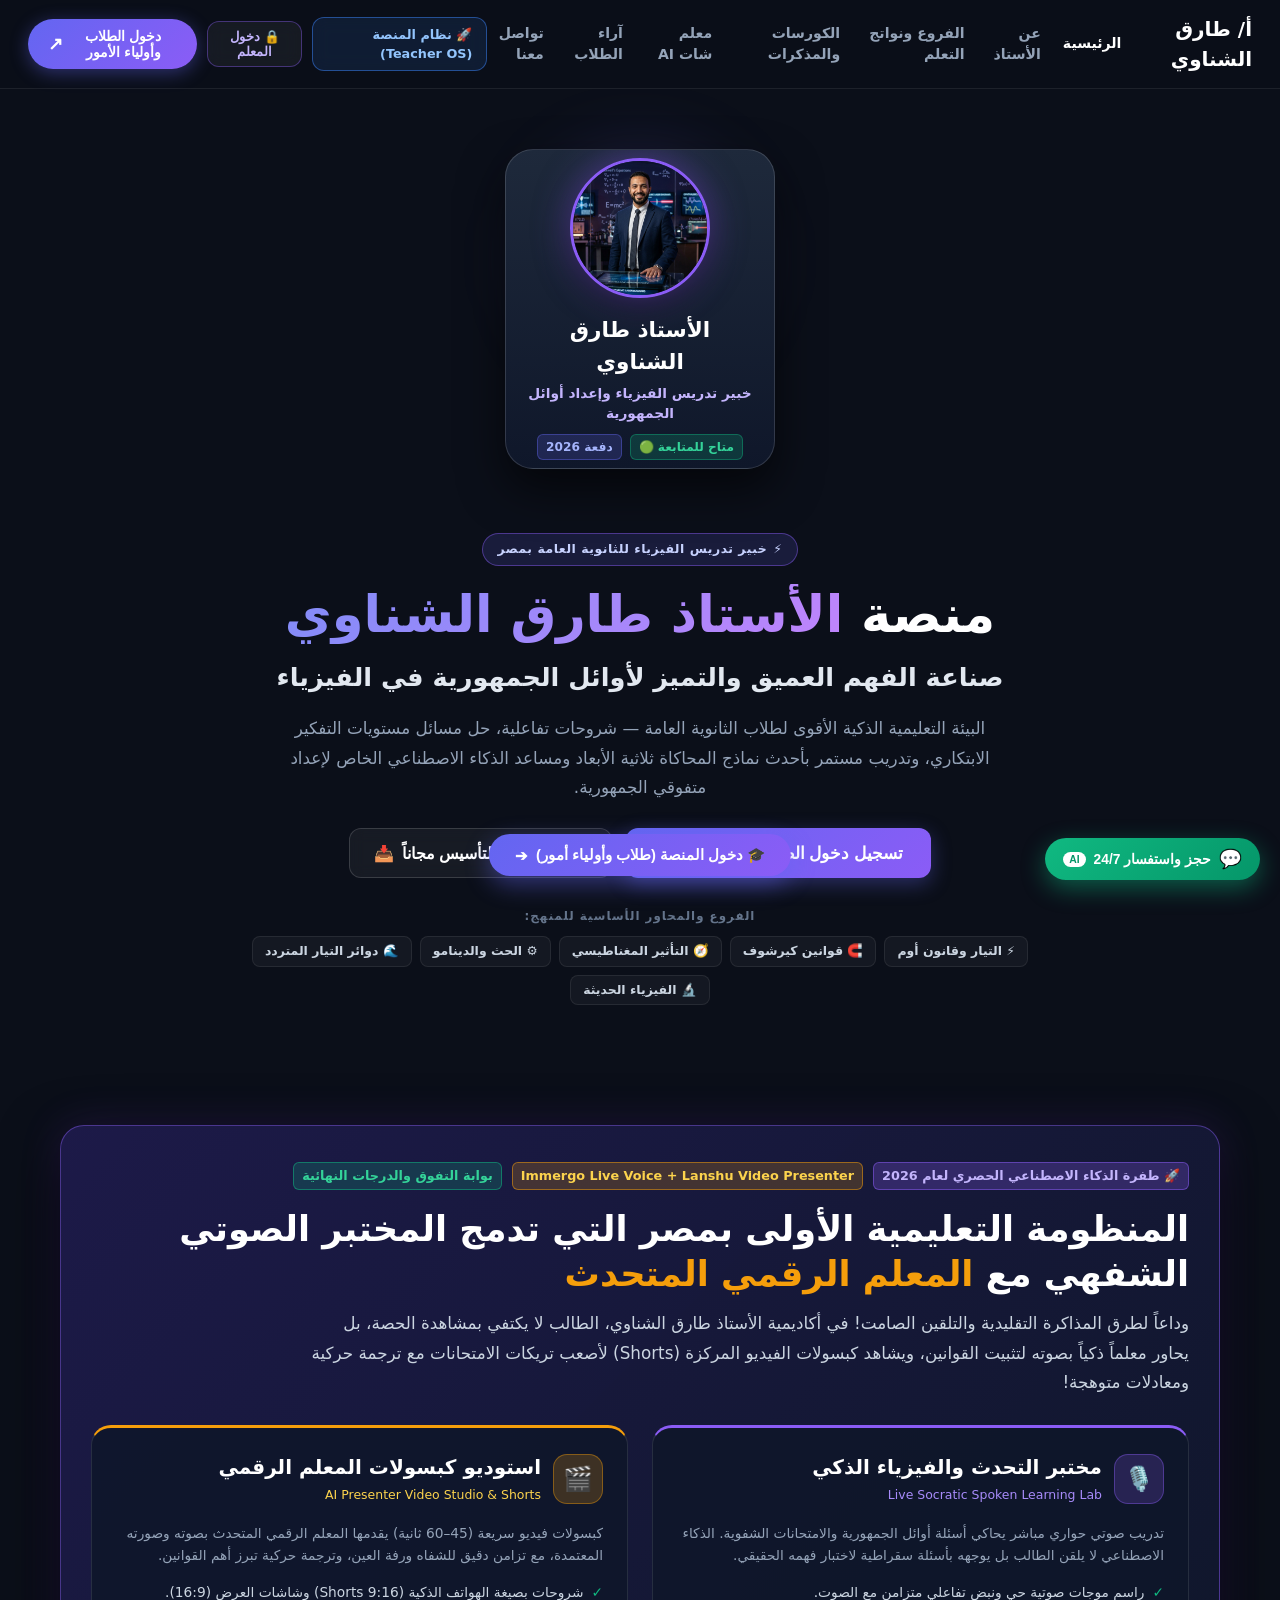
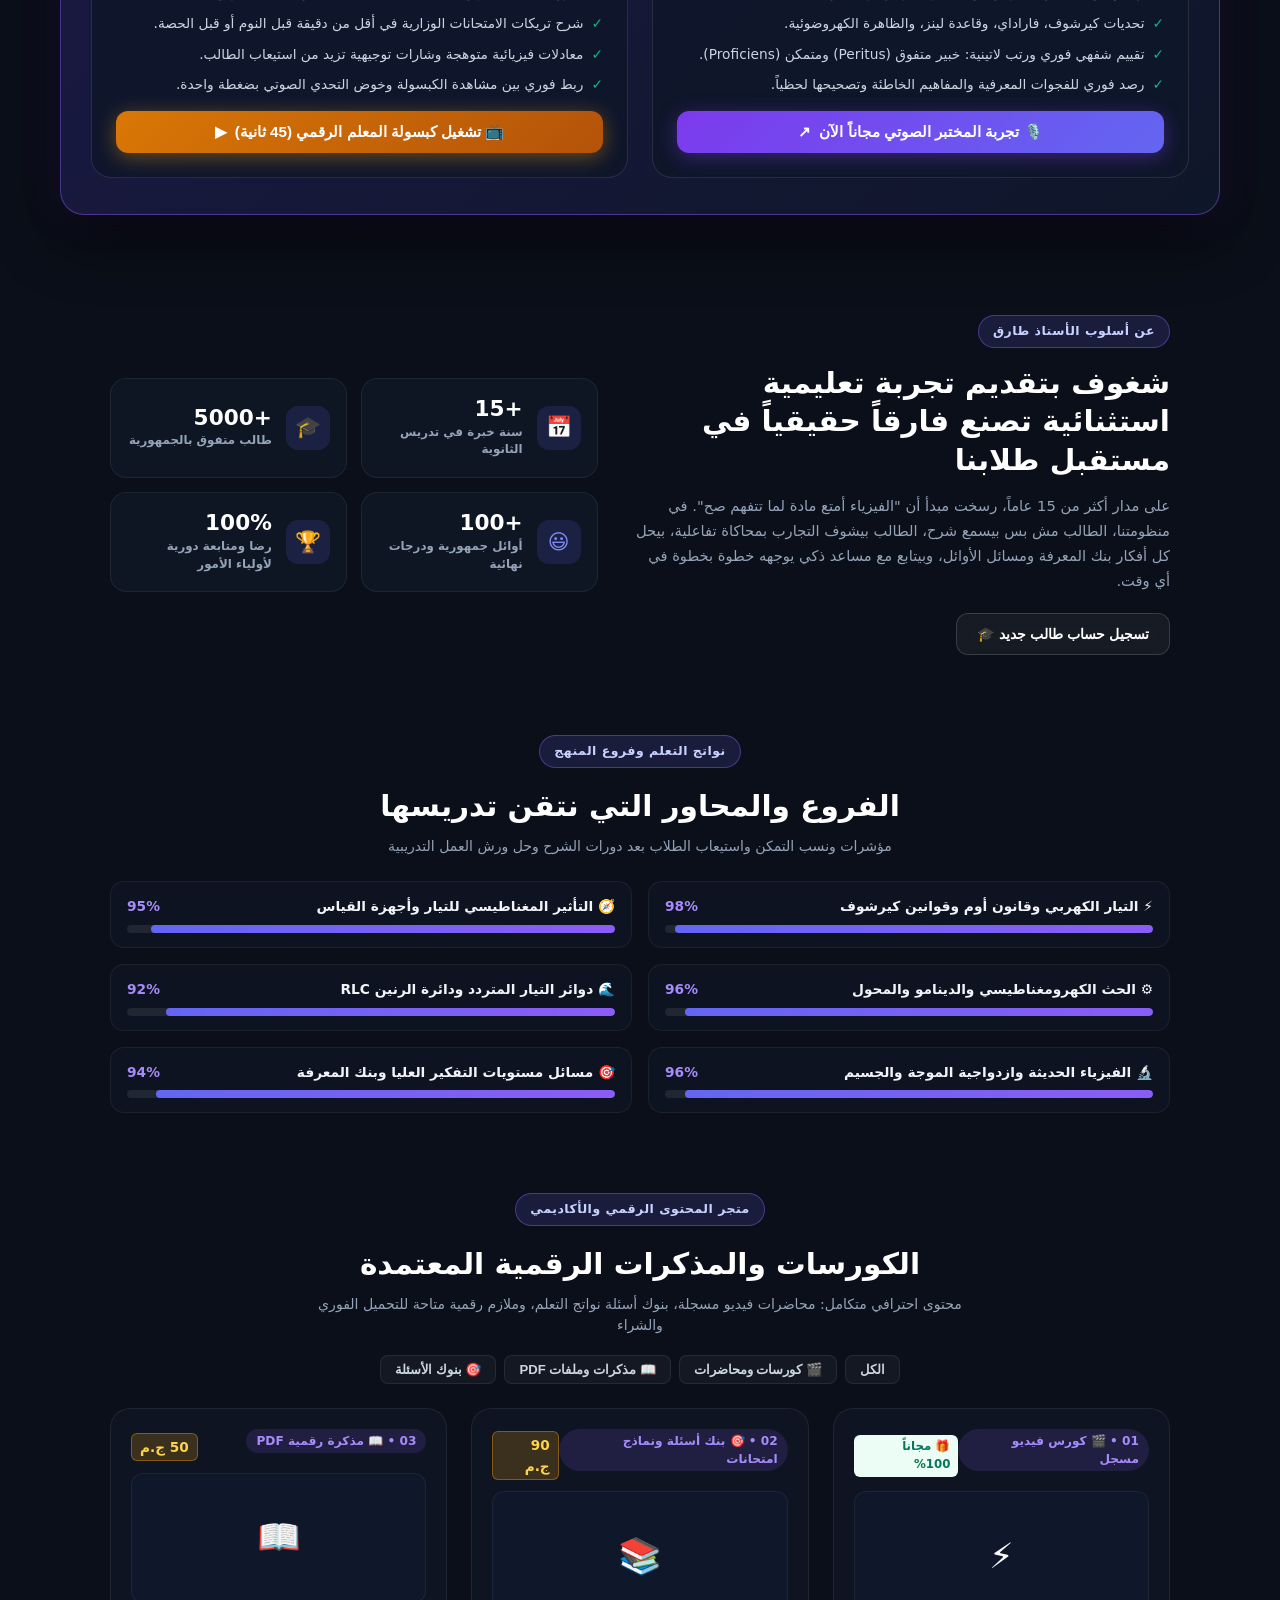
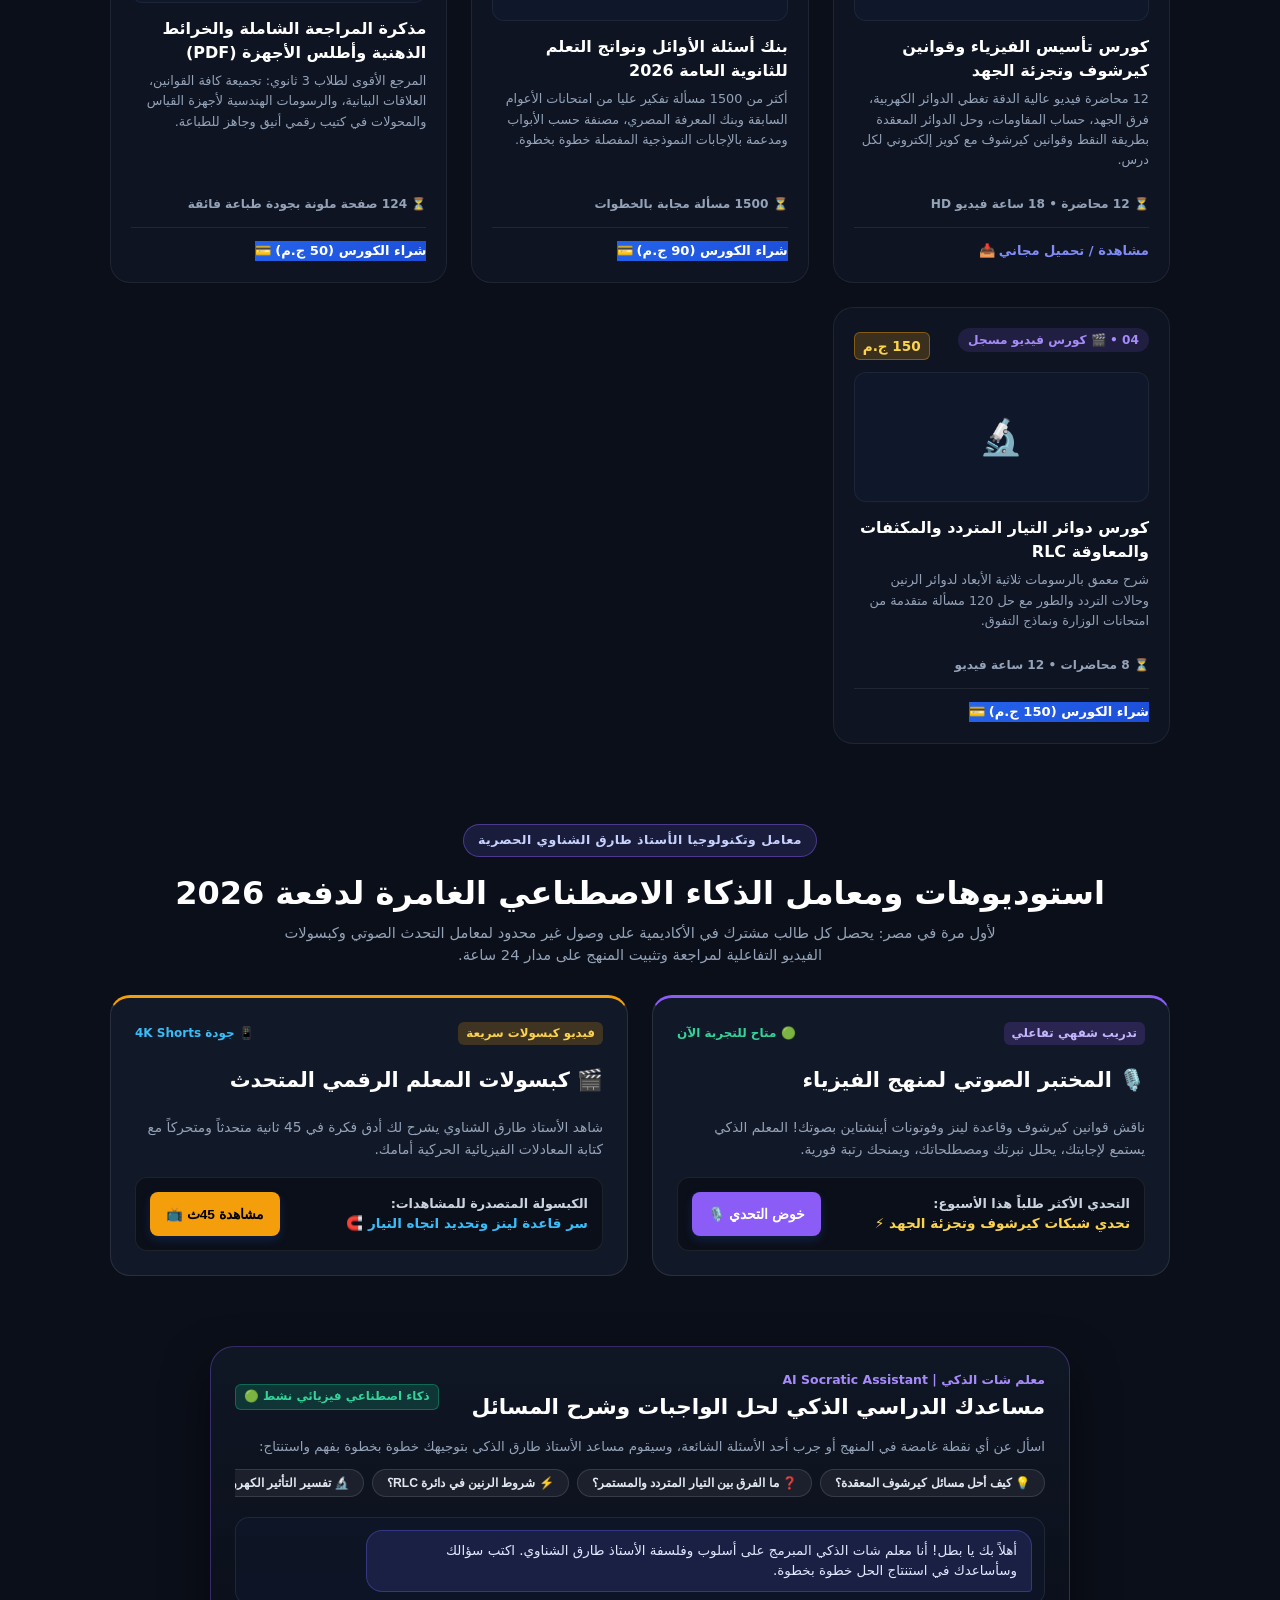
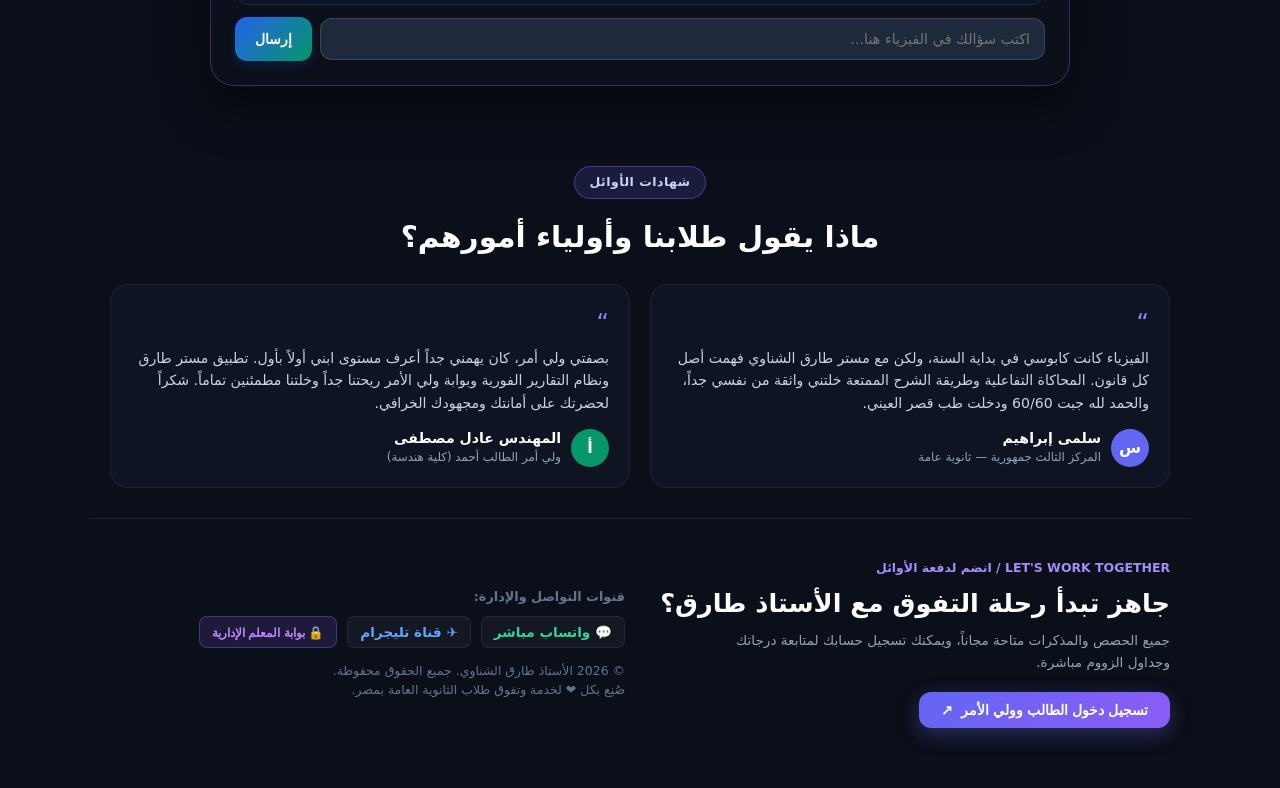
==== commit 93794ee4: "feat: Complete Teacher OS Enterprise Platform - DRM Anti-Piracy, E-Payments, Cloud WhatsApp, Fast QR" ====
--- a/client/index.html
+++ b/client/index.html
@@ -101,6 +101,11 @@
               </nav>
 
       <div style="display: flex; align-items: center; gap: 10px;">
+        <!-- Cross-Page Navigation to Platform Pitch & Presentation -->
+        <a href="platform.html" class="btn-hero-outline" style="text-decoration: none; padding: 7px 14px; font-size: 0.8rem; border-color: rgba(59, 130, 246, 0.5); background: rgba(59, 130, 246, 0.12); color: #93C5FD; min-height: 36px; display: inline-flex; align-items: center; gap: 6px;">
+          <span>🚀 نظام المنصة (Teacher OS)</span>
+        </a>
+
         <!-- Discrete Teacher Admin Entry Link -->
         <button type="button" class="btn-hero-outline" onclick="openTeacherAuthModal()" style="padding: 7px 14px; font-size: 0.8rem; border-color: rgba(139, 92, 246, 0.4); color: #C4B5FD; min-height: 36px;">
           <span>🔒 دخول المعلم</span>
@@ -2017,7 +2022,7 @@
 
                   <!-- Copilot Input & Mic Bar -->
                   <div style="display: flex; gap: 8px; margin-top: 10px;">
-                    <input type="text" id="teacher-copilot-input" class="m-input" placeholder="اطلب أي مهمة من المساعد..." style="margin-bottom: 0; font-size: 0.84rem;" onkeydown="if(event.key==='Enter') executeTeacherCopilotCommand()">
+                    <input type="text" id="teacher-executive-copilot-input" class="m-input" placeholder="اطلب أي مهمة من المساعد..." style="margin-bottom: 0; font-size: 0.84rem;" onkeydown="if(event.key==='Enter') executeTeacherCopilotCommand()">
                     <button type="button" id="btn-copilot-mic" class="btn btn-outline" onclick="toggleTeacherCopilotMic()" style="border-color: #8B5CF6; color: #C4B5FD; padding: 0 14px;" title="التحدث بالصوت مع المساعد">
                       <span>🎙️</span>
                     </button>
@@ -2991,14 +2996,27 @@
           🔒 يرجى إدخال رقم هاتفك المسجل مسبقاً وكلمة المرور الخاصة بك للدخول لمنصتك.
         </div>
 
+        <div id="sp-auth-error-msg" class="auth-inline-alert"></div>
+
         <form onsubmit="handleStrictStudentParentLogin(event)">
-          <label class="m-input-label" style="color: #E2E8F0;">رقم الهاتف المحمول (مصر - 11 رقماً):</label>
-          <input type="tel" id="sp-login-phone" class="m-input" placeholder="010XXXXXXXX أو 011/012/015" required style="background: rgba(15,23,42,0.9); border-color: rgba(255,255,255,0.18); color: #fff; direction: ltr; text-align: left; font-size: 1rem;">
-
-          <label class="m-input-label" style="color: #E2E8F0;">كلمة المرور الخاصة بحسابك:</label>
-          <input type="password" id="sp-login-password" class="m-input" placeholder="اكتب كلمة المرور" required style="background: rgba(15,23,42,0.9); border-color: rgba(255,255,255,0.18); color: #fff; font-size: 1rem;">
-
-          <button type="submit" class="btn btn-primary btn-block" style="margin-top: 12px; min-height: 48px; font-size: 1rem; font-weight: 800;">
+          <label class="m-input-label" style="color: #E2E8F0;">رقم الهاتف المحمول أو كود الطالب الأكاديمي:</label>
+          <input type="text" id="sp-login-phone" class="m-input" placeholder="010XXXXXXXX أو كود الطالب STU-XXXXXX" required style="background: rgba(15,23,42,0.9); border-color: rgba(255,255,255,0.18); color: #fff; direction: ltr; text-align: left; font-size: 1rem;">
+
+          <label class="m-input-label" style="color: #E2E8F0;">كلمة المرور أو كود ربط ولي الأمر:</label>
+          <div class="auth-input-wrapper">
+            <input type="password" id="sp-login-password" class="m-input" placeholder="اكتب كلمة المرور أو كود الربط" required style="background: rgba(15,23,42,0.9); border-color: rgba(255,255,255,0.18); color: #fff; font-size: 1rem;">
+            <button type="button" class="auth-eye-btn" onclick="togglePasswordVisibility('sp-login-password', this)" title="إظهار / إخفاء">👁️</button>
+          </div>
+
+          <div style="display: flex; justify-content: space-between; align-items: center; margin: 8px 0 12px 0; font-size: 0.8rem;">
+            <label style="display: flex; align-items: center; gap: 8px; color: #CBD5E1; cursor: pointer;">
+              <input type="checkbox" id="sp-login-remember" checked style="accent-color: #2563EB; width: 16px; height: 16px;">
+              <span>تذكر بيانات دخولي على هذا الجهاز</span>
+            </label>
+            <a href="javascript:void(0)" onclick="handleForgotPasswordHelp()" style="color: #60A5FA; text-decoration: none;">نسيت كلمة المرور؟</a>
+          </div>
+
+          <button type="submit" class="btn btn-primary btn-block" style="margin-top: 6px; min-height: 48px; font-size: 1rem; font-weight: 800;">
             <span>تسجيل الدخول للمنصة ➔</span>
           </button>
         </form>
@@ -3074,8 +3092,12 @@
             <input type="text" id="sp-signup-parent-link" class="m-input" placeholder="مثال: LNK-1029" style="background: rgba(15,23,42,0.9); border-color: #FCD34D; color: #fff; text-align: center; letter-spacing: 1px; font-weight: 800;">
           </div>
 
+          <div id="sp-signup-error-msg" class="auth-inline-alert"></div>
           <label class="m-input-label" style="color: #E2E8F0;">إنشاء كلمة مرور للحساب:</label>
-          <input type="password" id="sp-signup-password" class="m-input" placeholder="اكتب كلمة مرور قوية من 4 خانات على الأقل" required style="background: rgba(15,23,42,0.9); border-color: rgba(255,255,255,0.18); color: #fff;">
+          <div class="auth-input-wrapper">
+            <input type="password" id="sp-signup-password" class="m-input" placeholder="اكتب كلمة مرور قوية من 4 خانات على الأقل" required style="background: rgba(15,23,42,0.9); border-color: rgba(255,255,255,0.18); color: #fff;">
+            <button type="button" class="auth-eye-btn" onclick="togglePasswordVisibility('sp-signup-password', this)" title="إظهار / إخفاء">👁️</button>
+          </div>
 
           <button type="submit" class="btn btn-primary btn-block" style="margin-top: 12px; min-height: 48px; font-size: 1rem; font-weight: 800;">
             <span>تأكيد إنشاء الحساب والانضمام للمنصة ➔</span>
@@ -3130,14 +3152,27 @@
           🔒 هذه البوابة مخصصة حصرياً للمعلم لإدارة المجموعات، بنوك الأسئلة، والتحكم في نشر المذكرات.
         </div>
 
+        <div id="teacher-auth-error-msg" class="auth-inline-alert"></div>
+
         <form onsubmit="handleStrictTeacherLogin(event)">
           <label class="m-input-label" style="color: #E2E8F0;">رقم هاتف المعلم المسجل به:</label>
           <input type="tel" id="teacher-login-phone" class="m-input" placeholder="010XXXXXXXX" required style="background: rgba(15,23,42,0.9); border-color: rgba(255,255,255,0.18); color: #fff; direction: ltr; text-align: left; font-size: 1rem;">
 
           <label class="m-input-label" style="color: #E2E8F0;">رمز الإدارة السري أو كلمة المرور:</label>
-          <input type="password" id="teacher-login-secret" class="m-input" placeholder="اكتب رمز الإدارة السري" required style="background: rgba(15,23,42,0.9); border-color: rgba(139,92,246,0.4); color: #fff; letter-spacing: 2px; font-size: 1rem;">
-
-          <button type="submit" class="btn btn-hero-primary btn-block" style="margin-top: 12px; min-height: 50px; font-size: 1rem; font-weight: 800;">
+          <div class="auth-input-wrapper">
+            <input type="password" id="teacher-login-secret" class="m-input" placeholder="اكتب رمز الإدارة السري" required style="background: rgba(15,23,42,0.9); border-color: rgba(139,92,246,0.4); color: #fff; letter-spacing: 2px; font-size: 1rem;">
+            <button type="button" class="auth-eye-btn" onclick="togglePasswordVisibility('teacher-login-secret', this)" title="إظهار / إخفاء">👁️</button>
+          </div>
+
+          <div style="display: flex; justify-content: space-between; align-items: center; margin: 8px 0 12px 0; font-size: 0.8rem;">
+            <label style="display: flex; align-items: center; gap: 8px; color: #CBD5E1; cursor: pointer;">
+              <input type="checkbox" id="teacher-login-remember" checked style="accent-color: #8B5CF6; width: 16px; height: 16px;">
+              <span>تذكر جلسة المعلم الإدارية</span>
+            </label>
+            <span style="color: #A78BFA; font-size: 0.74rem;">(الرمز الافتراضي: 2027)</span>
+          </div>
+
+          <button type="submit" class="btn btn-hero-primary btn-block" style="margin-top: 6px; min-height: 50px; font-size: 1rem; font-weight: 800;">
             <span>🔐 تأكيد الدخول للوحة تحكم المعلم ➔</span>
           </button>
         </form>
@@ -3170,7 +3205,10 @@
           <input type="text" id="teacher-reg-center" class="m-input" placeholder="مثال: أكاديمية أوائل الجمهورية - القاهرة" style="background: rgba(15,23,42,0.9); border-color: rgba(255,255,255,0.18); color: #fff;">
 
           <label class="m-input-label" style="color: #E2E8F0;">تعيين رمز الإدارة السري أو كلمة المرور:</label>
-          <input type="password" id="teacher-reg-password" class="m-input" placeholder="رمز الإدارة الخاص بك (مثال: 2027)" required style="background: rgba(15,23,42,0.9); border-color: rgba(139,92,246,0.4); color: #fff; letter-spacing: 2px;">
+          <div class="auth-input-wrapper">
+            <input type="password" id="teacher-reg-password" class="m-input" placeholder="رمز الإدارة الخاص بك (مثال: 2027)" required style="background: rgba(15,23,42,0.9); border-color: rgba(139,92,246,0.4); color: #fff; letter-spacing: 2px;">
+            <button type="button" class="auth-eye-btn" onclick="togglePasswordVisibility('teacher-reg-password', this)" title="إظهار / إخفاء">👁️</button>
+          </div>
 
           <button type="submit" class="btn btn-hero-primary btn-block" style="margin-top: 14px; min-height: 50px; font-size: 1rem; font-weight: 800;">
             <span>🚀 تفعيل حساب المعلم والدخول لمنصة الإدارة فوراً ➔</span>
@@ -3548,6 +3586,7 @@
   <script src="voice-lab-engine.js"></script>
   <script src="presenter-video-engine.js"></script>
   <script src="shotcraft-marketing-engine.js"></script>
+  <script src="content-protection-engine.js"></script>
   <script src="app.js?v=20260927_strict_v8"></script>
   
   <!-- MODAL: LIVE TEACHER PHOTO SELECTOR -->
--- a/client/style.css
+++ b/client/style.css
@@ -3871,3 +3871,70 @@
   line-height: 1.4;
   margin: 0;
 }
+
+/* ==========================================================================
+   MODERN AUTH ENHANCEMENTS: EYE TOGGLE & INLINE VALIDATION
+   ========================================================================== */
+.auth-input-wrapper {
+  position: relative;
+  display: flex;
+  align-items: center;
+  width: 100%;
+  margin-bottom: 10px;
+}
+.auth-input-wrapper .m-input {
+  margin-bottom: 0 !important;
+  padding-left: 42px !important;
+}
+.auth-eye-btn {
+  position: absolute;
+  left: 10px;
+  top: 50%;
+  transform: translateY(-50%);
+  background: transparent;
+  border: none;
+  cursor: pointer;
+  font-size: 1.15rem;
+  color: #94A3B8;
+  padding: 4px;
+  display: flex;
+  align-items: center;
+  justify-content: center;
+  user-select: none;
+  transition: color 0.2s, transform 0.15s;
+  z-index: 5;
+}
+.auth-eye-btn:hover {
+  color: #FFFFFF;
+  transform: translateY(-50%) scale(1.1);
+}
+.auth-inline-alert {
+  padding: 10px 14px;
+  border-radius: 10px;
+  font-size: 0.82rem;
+  margin-bottom: 14px;
+  display: none;
+  line-height: 1.5;
+  font-weight: 700;
+  text-align: right;
+  direction: rtl;
+}
+.auth-inline-alert.error {
+  display: block !important;
+  background: rgba(239, 68, 68, 0.15) !important;
+  border: 1px solid #EF4444 !important;
+  color: #FCA5A5 !important;
+  animation: authShake 0.4s ease-in-out;
+}
+.auth-inline-alert.success {
+  display: block !important;
+  background: rgba(16, 185, 129, 0.15) !important;
+  border: 1px solid #10B981 !important;
+  color: #6EE7B7 !important;
+}
+@keyframes authShake {
+  0%, 100% { transform: translateX(0); }
+  20%, 60% { transform: translateX(-6px); }
+  40%, 80% { transform: translateX(6px); }
+}
+
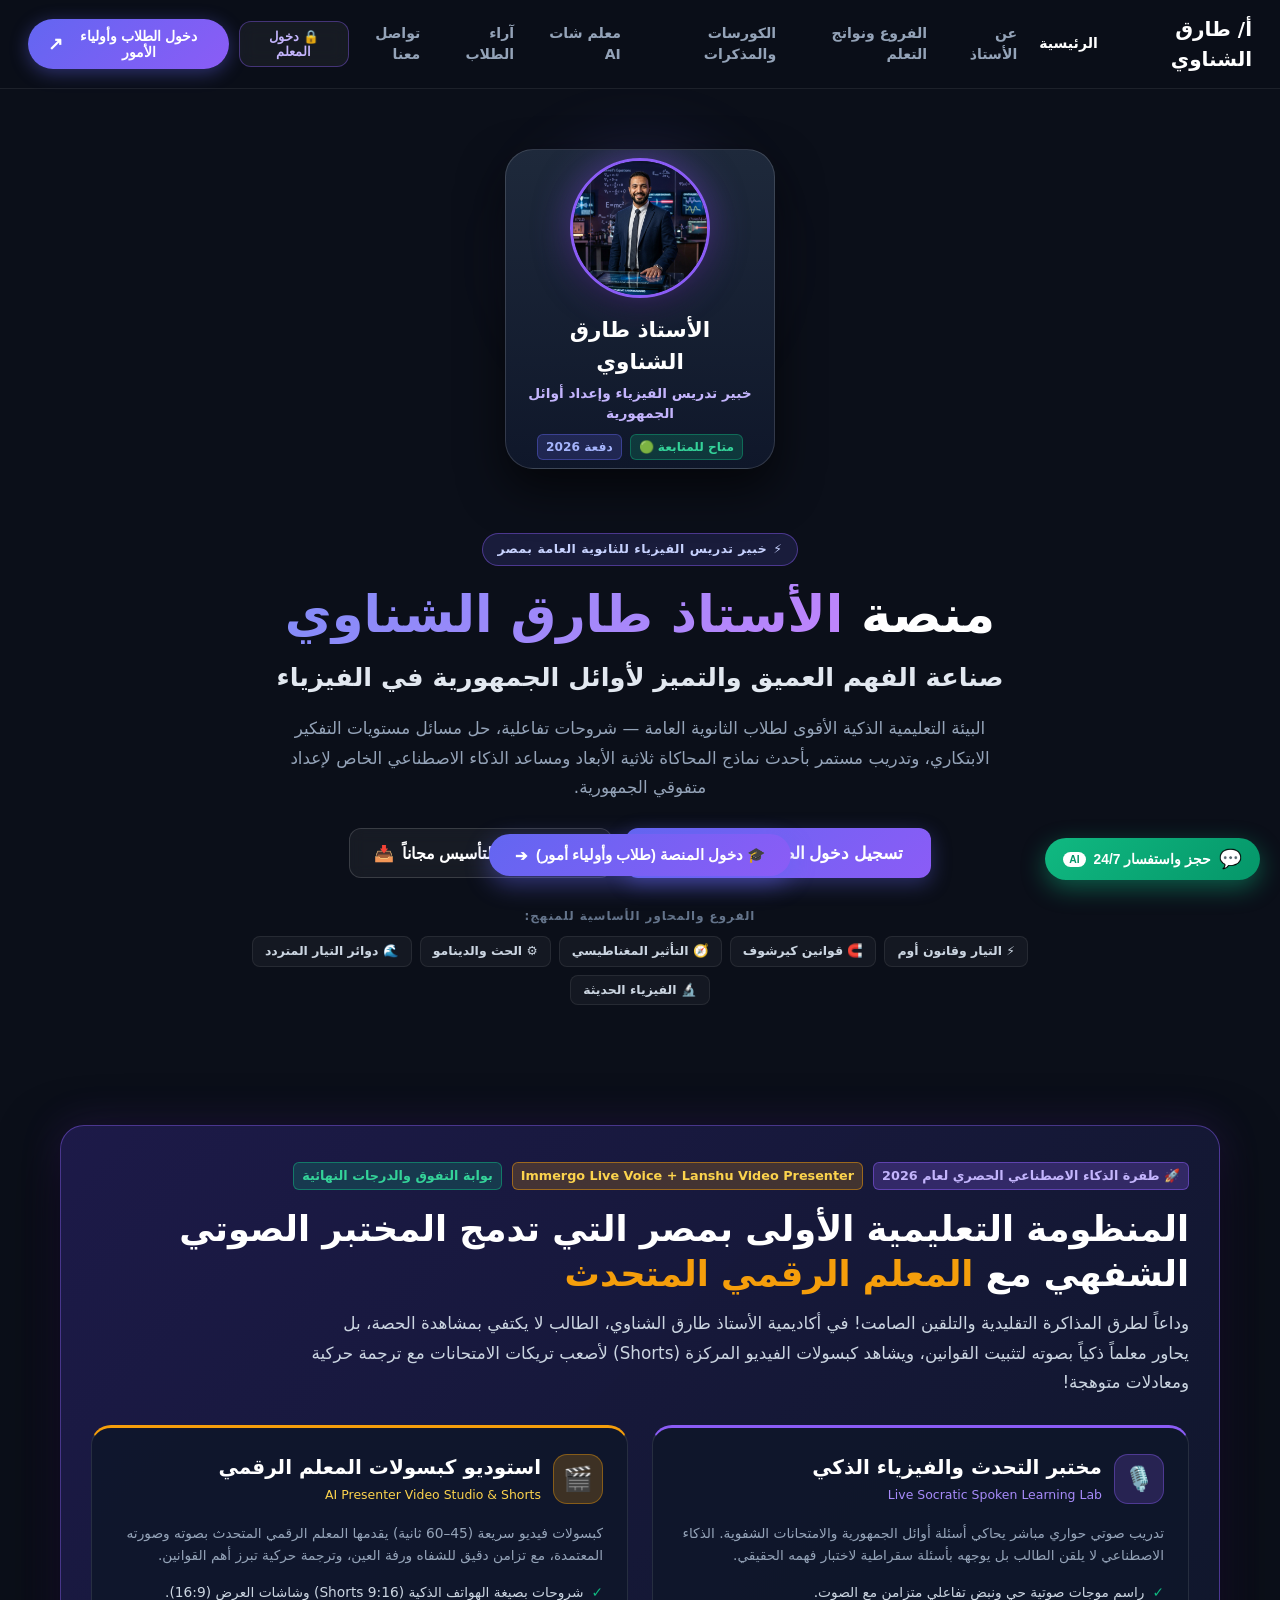
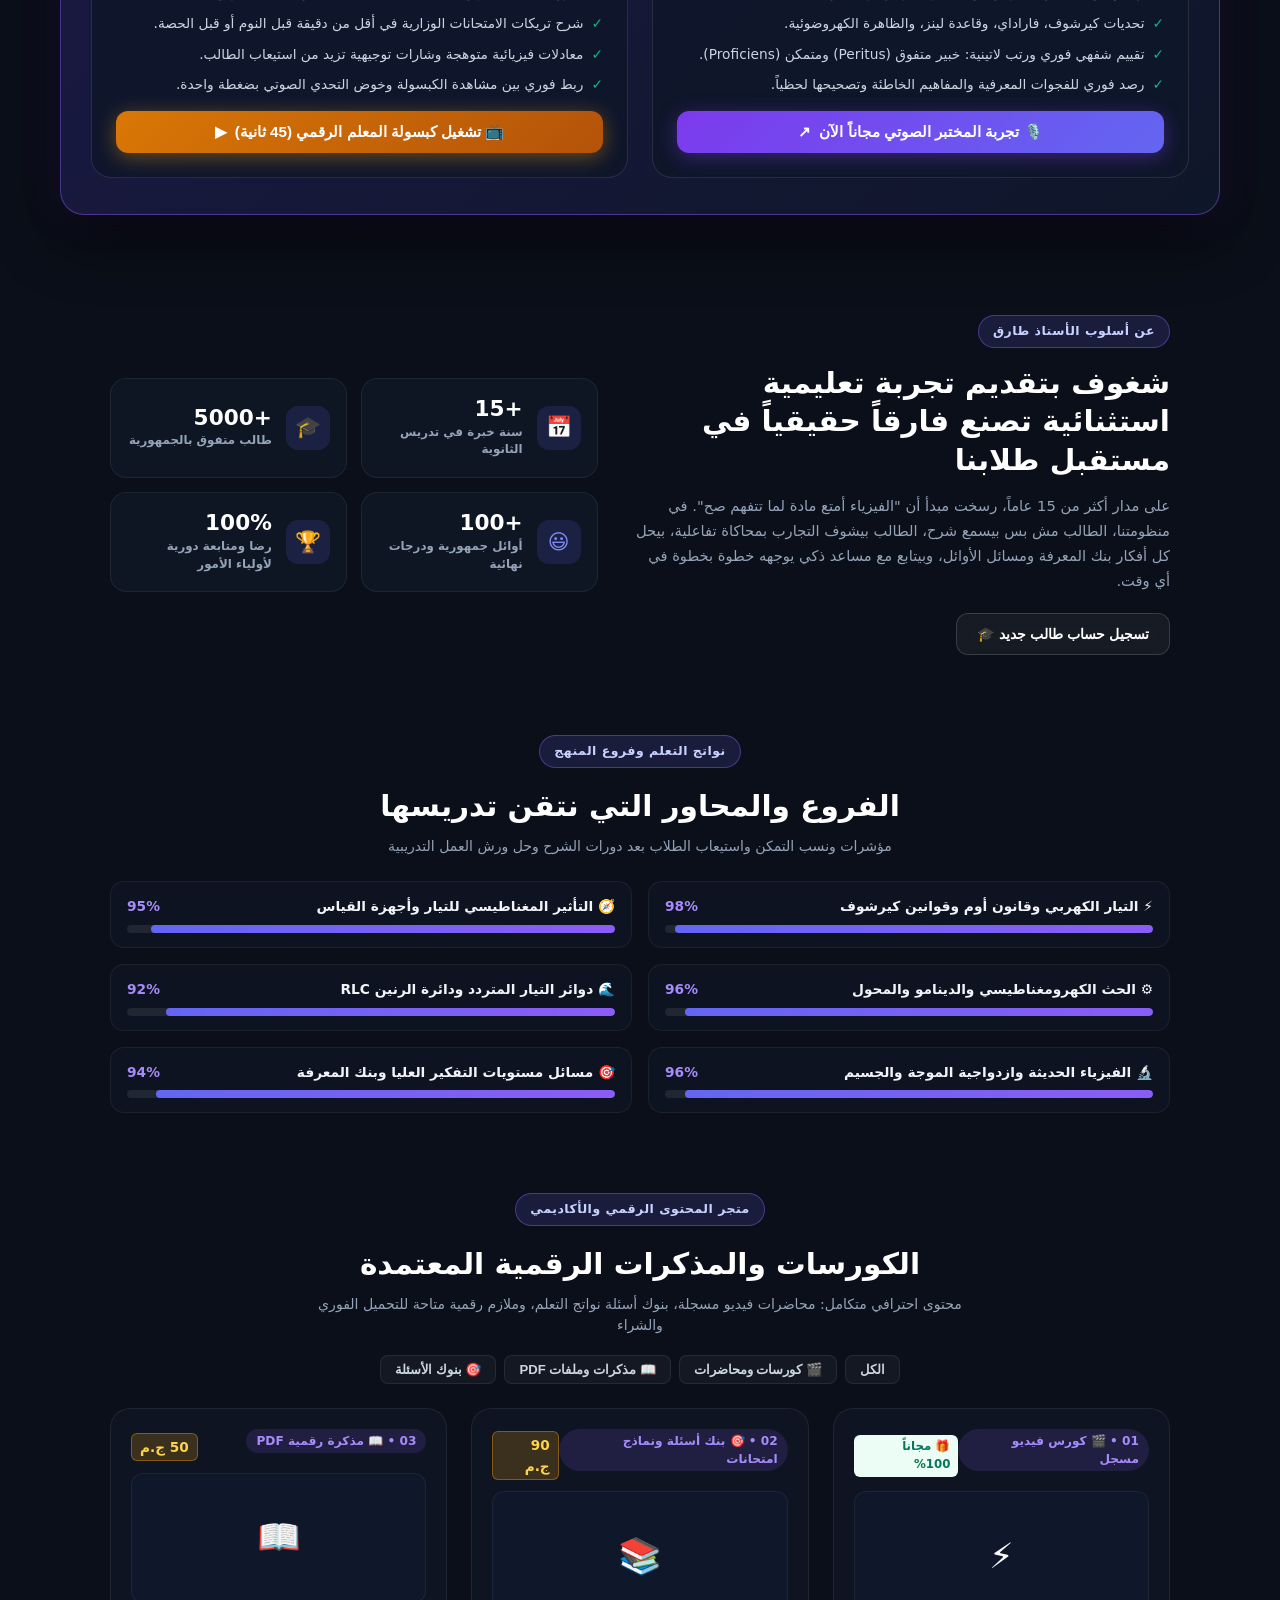
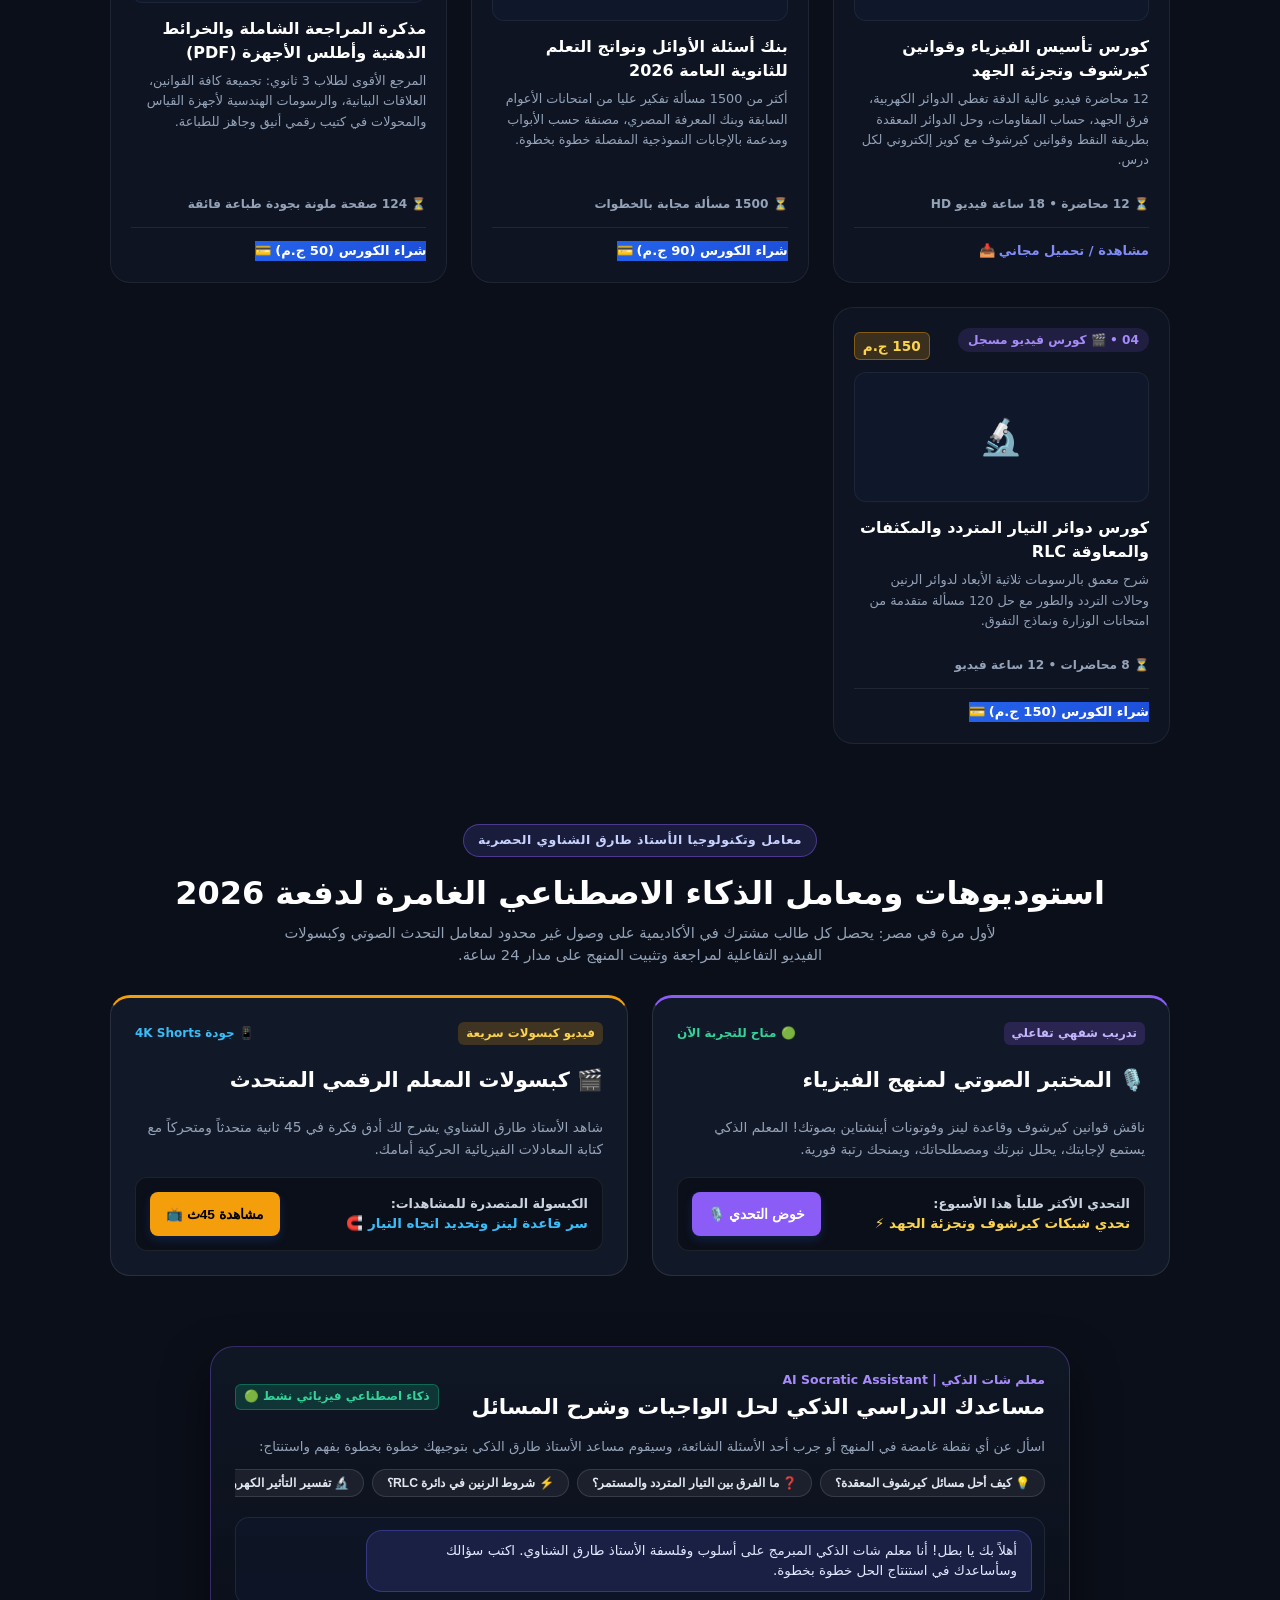
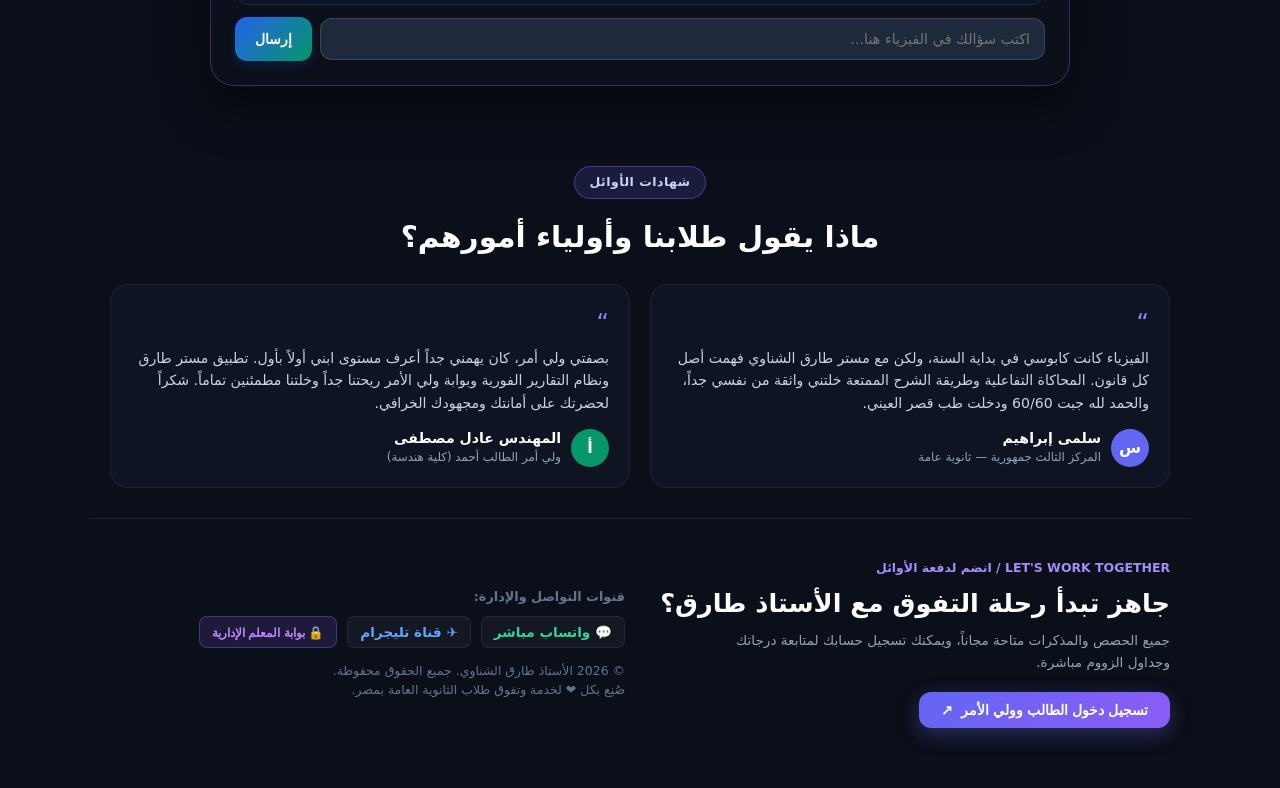
==== commit 8e2eebd4: "feat(isolation): completely separate live production system from pitch presentation" ====
--- a/client/index.html
+++ b/client/index.html
@@ -101,11 +101,6 @@
               </nav>
 
       <div style="display: flex; align-items: center; gap: 10px;">
-        <!-- Cross-Page Navigation to Platform Pitch & Presentation -->
-        <a href="platform.html" class="btn-hero-outline" style="text-decoration: none; padding: 7px 14px; font-size: 0.8rem; border-color: rgba(59, 130, 246, 0.5); background: rgba(59, 130, 246, 0.12); color: #93C5FD; min-height: 36px; display: inline-flex; align-items: center; gap: 6px;">
-          <span>🚀 نظام المنصة (Teacher OS)</span>
-        </a>
-
         <!-- Discrete Teacher Admin Entry Link -->
         <button type="button" class="btn-hero-outline" onclick="openTeacherAuthModal()" style="padding: 7px 14px; font-size: 0.8rem; border-color: rgba(139, 92, 246, 0.4); color: #C4B5FD; min-height: 36px;">
           <span>🔒 دخول المعلم</span>
